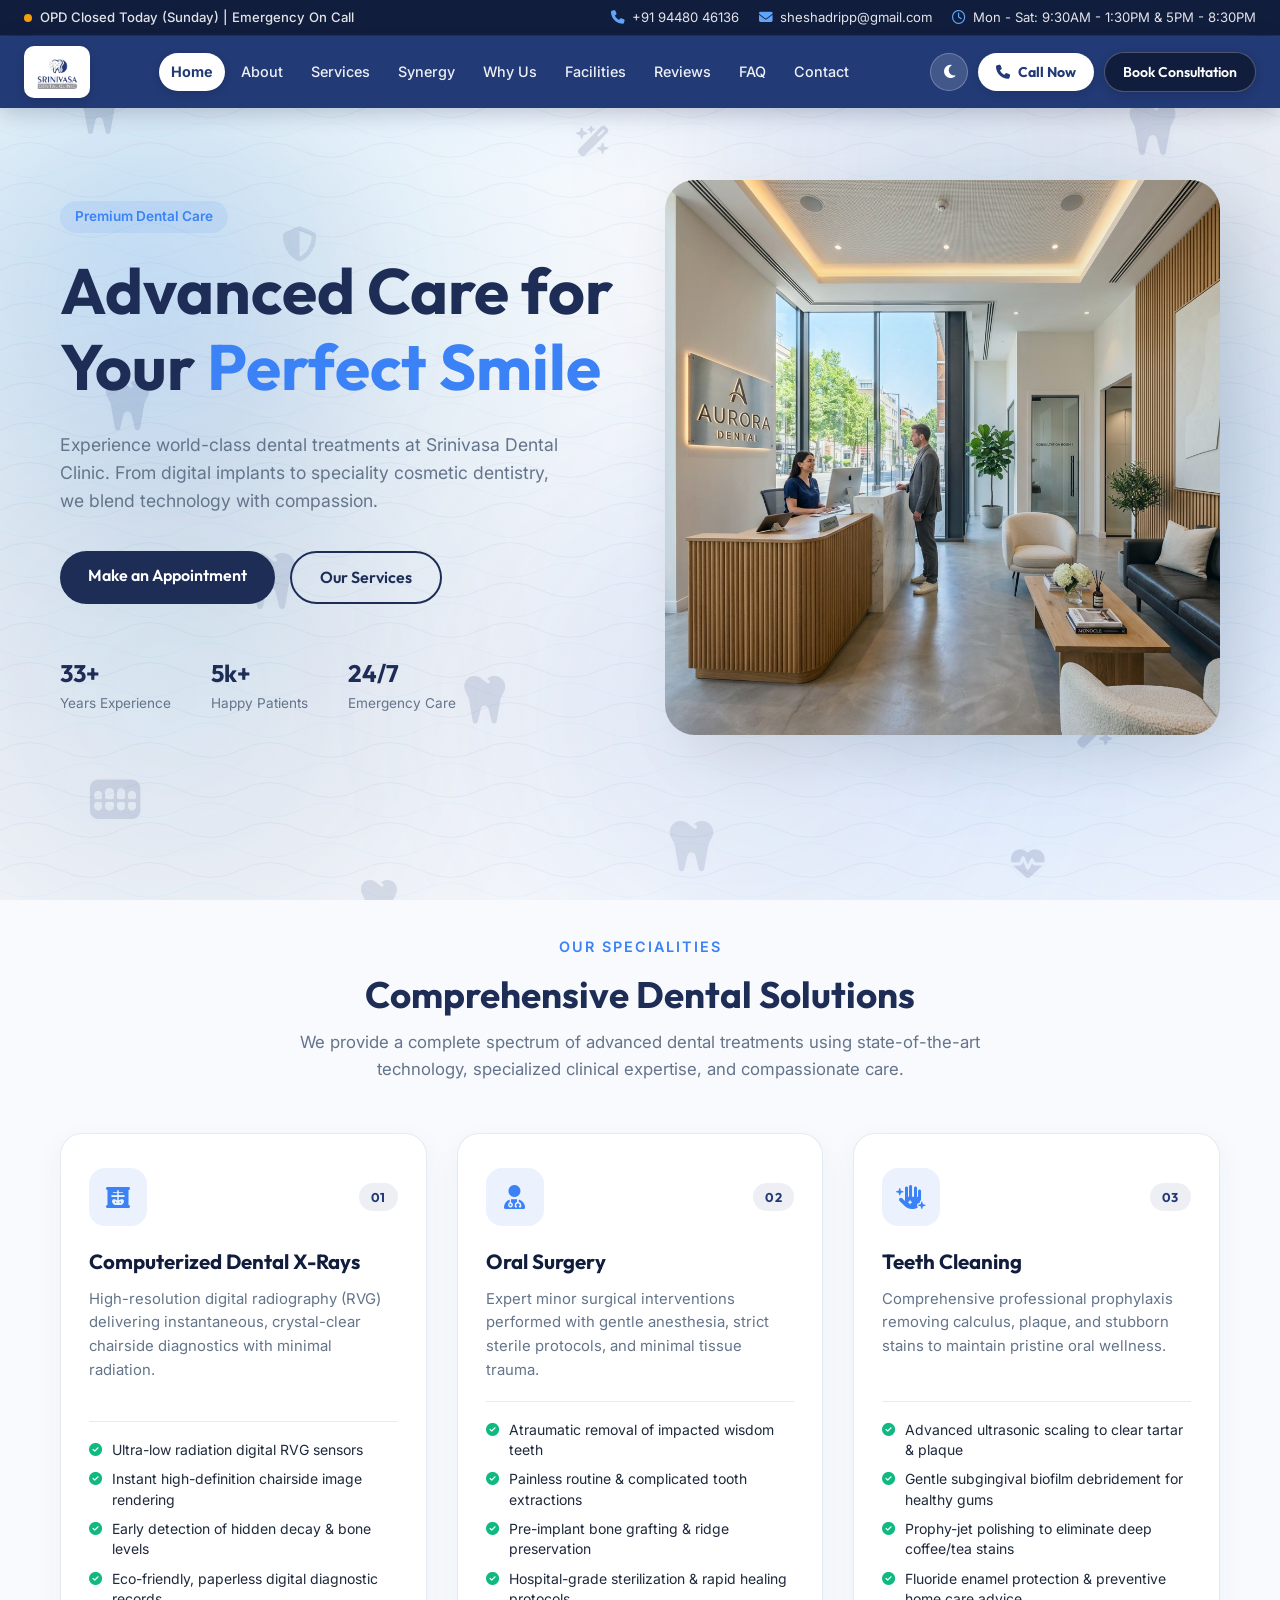
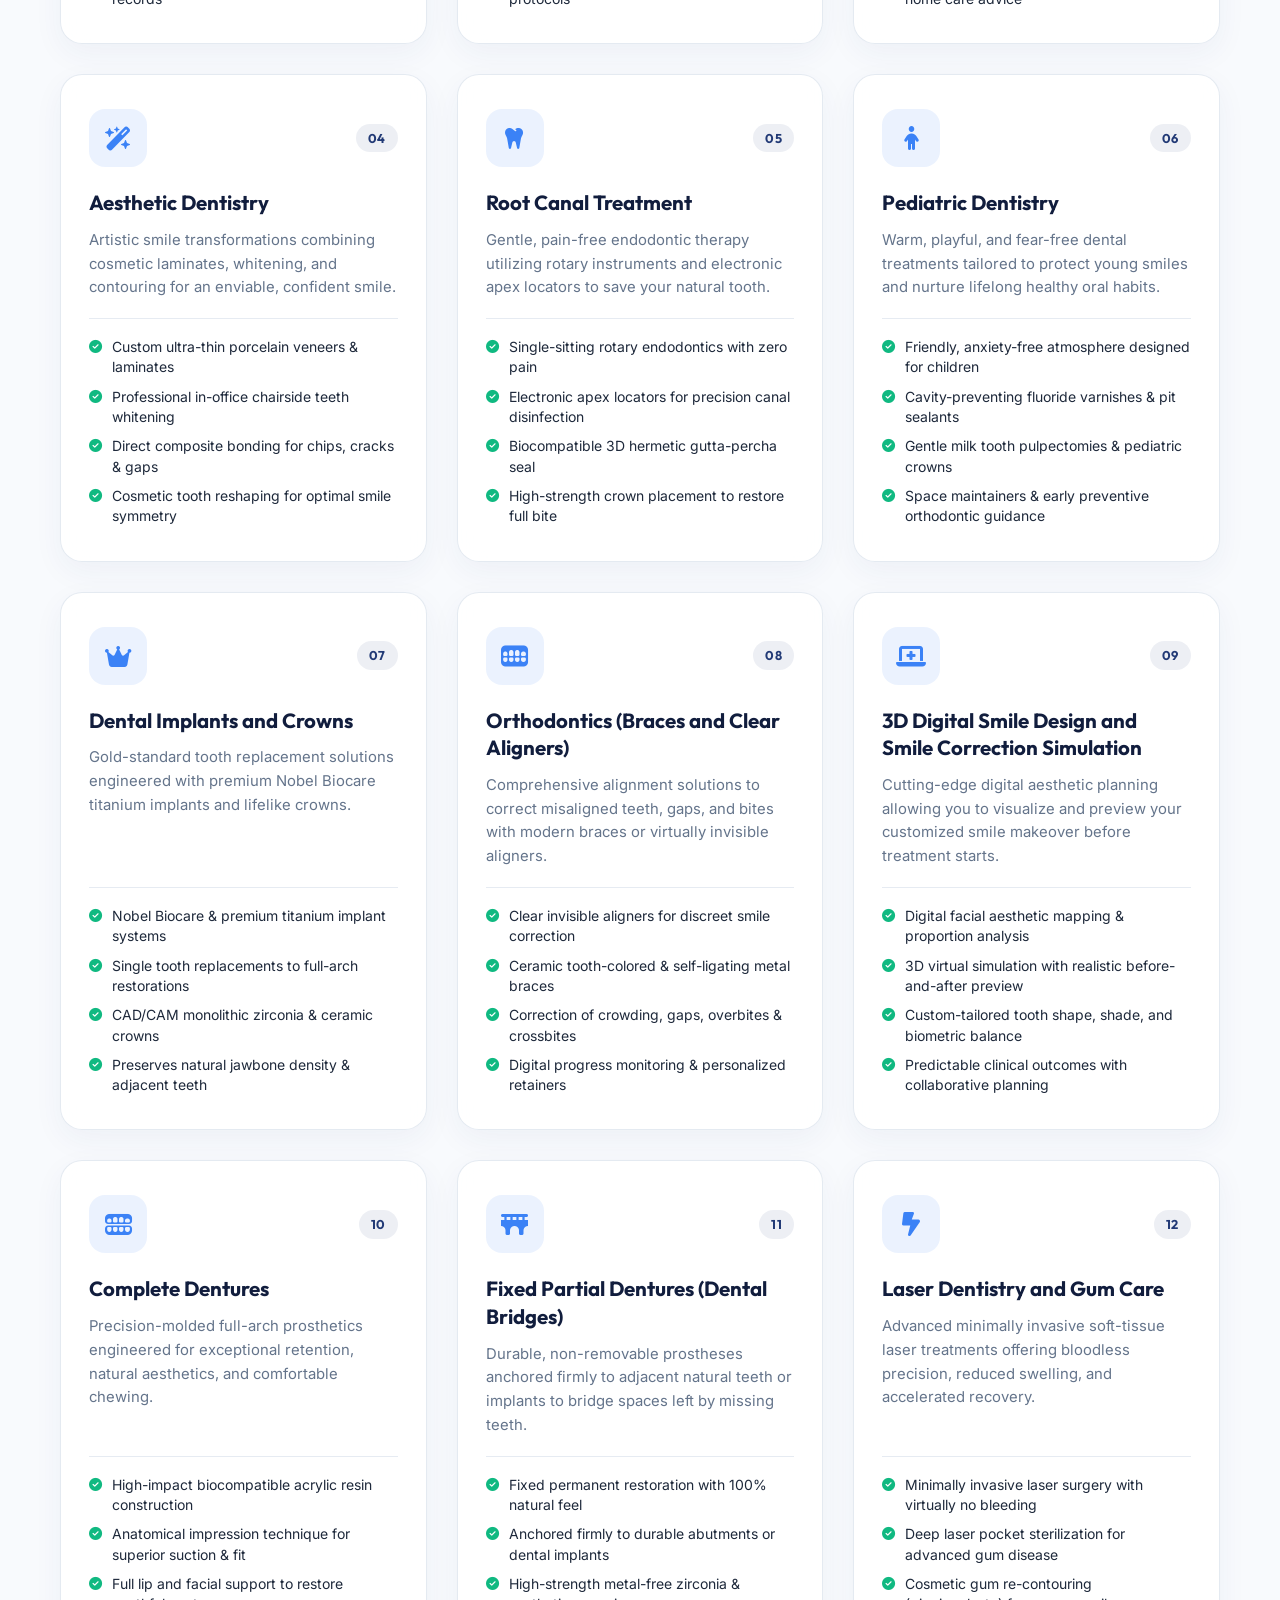
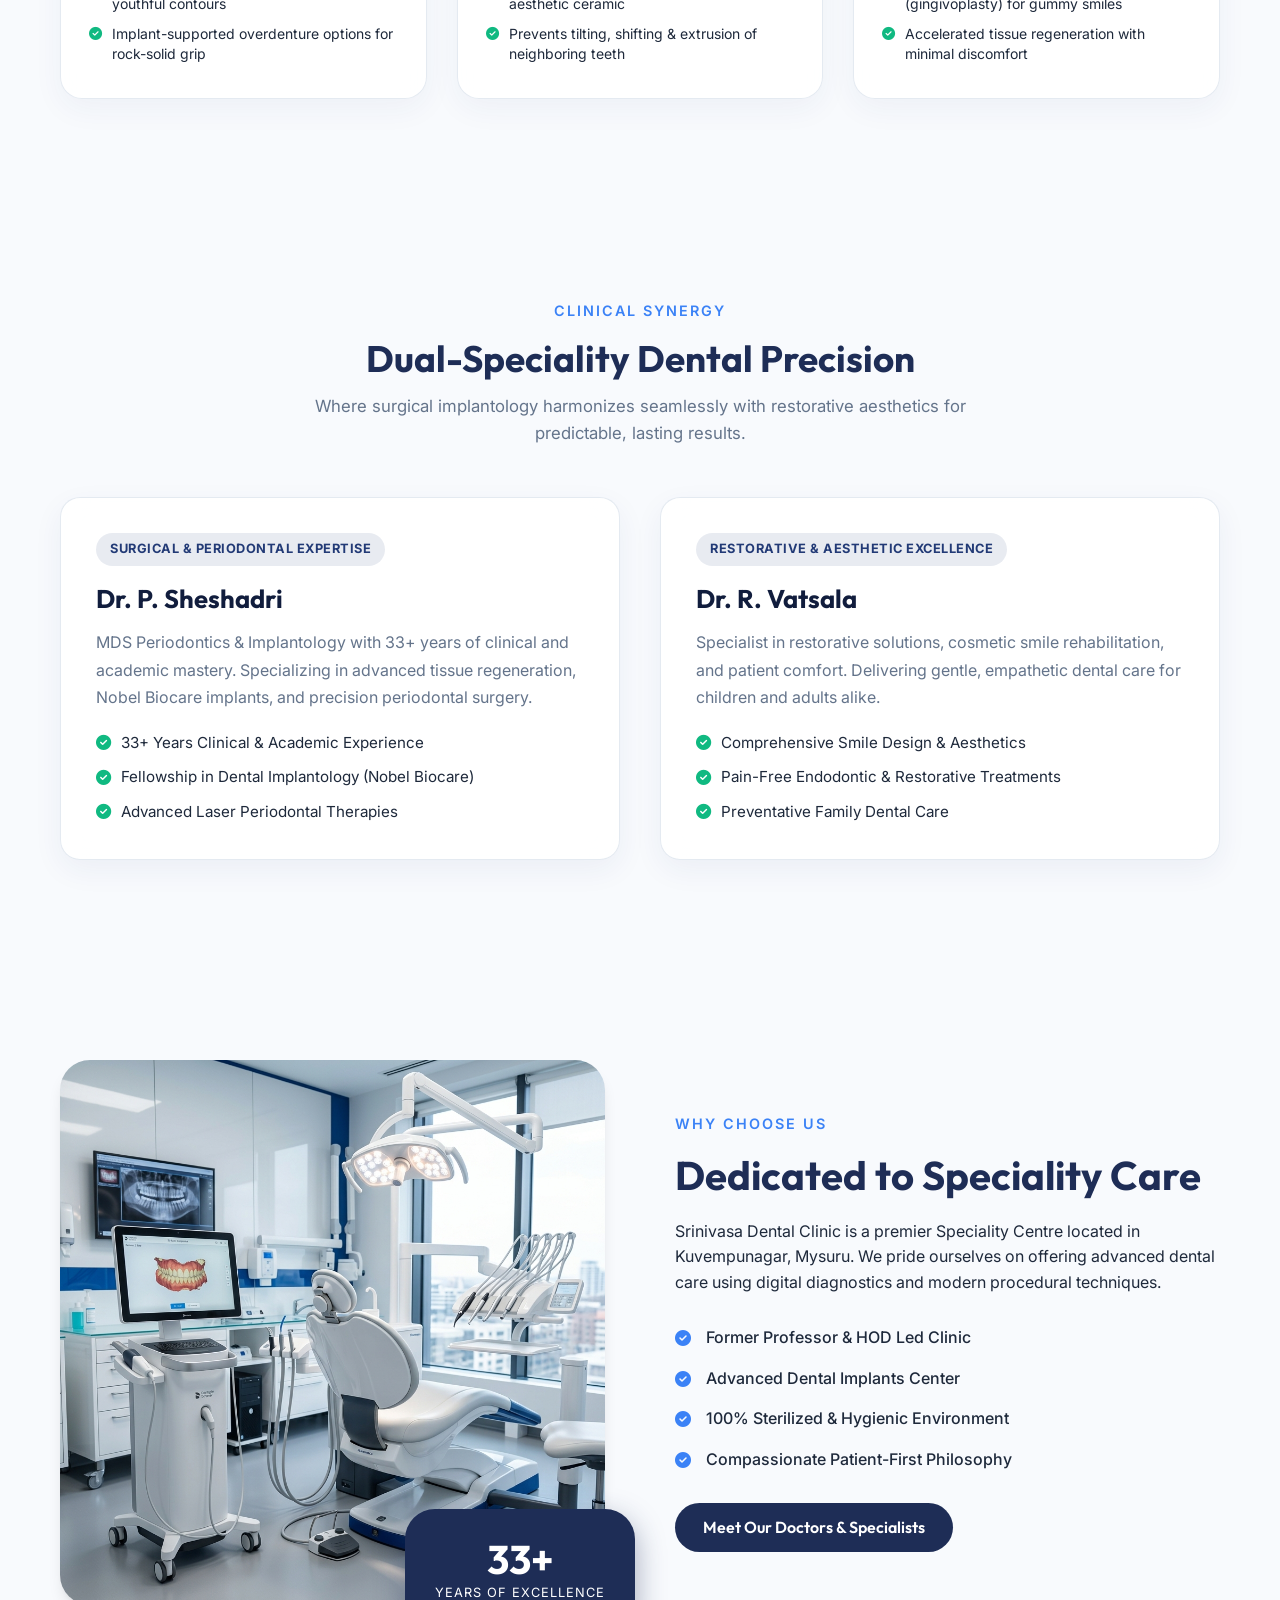
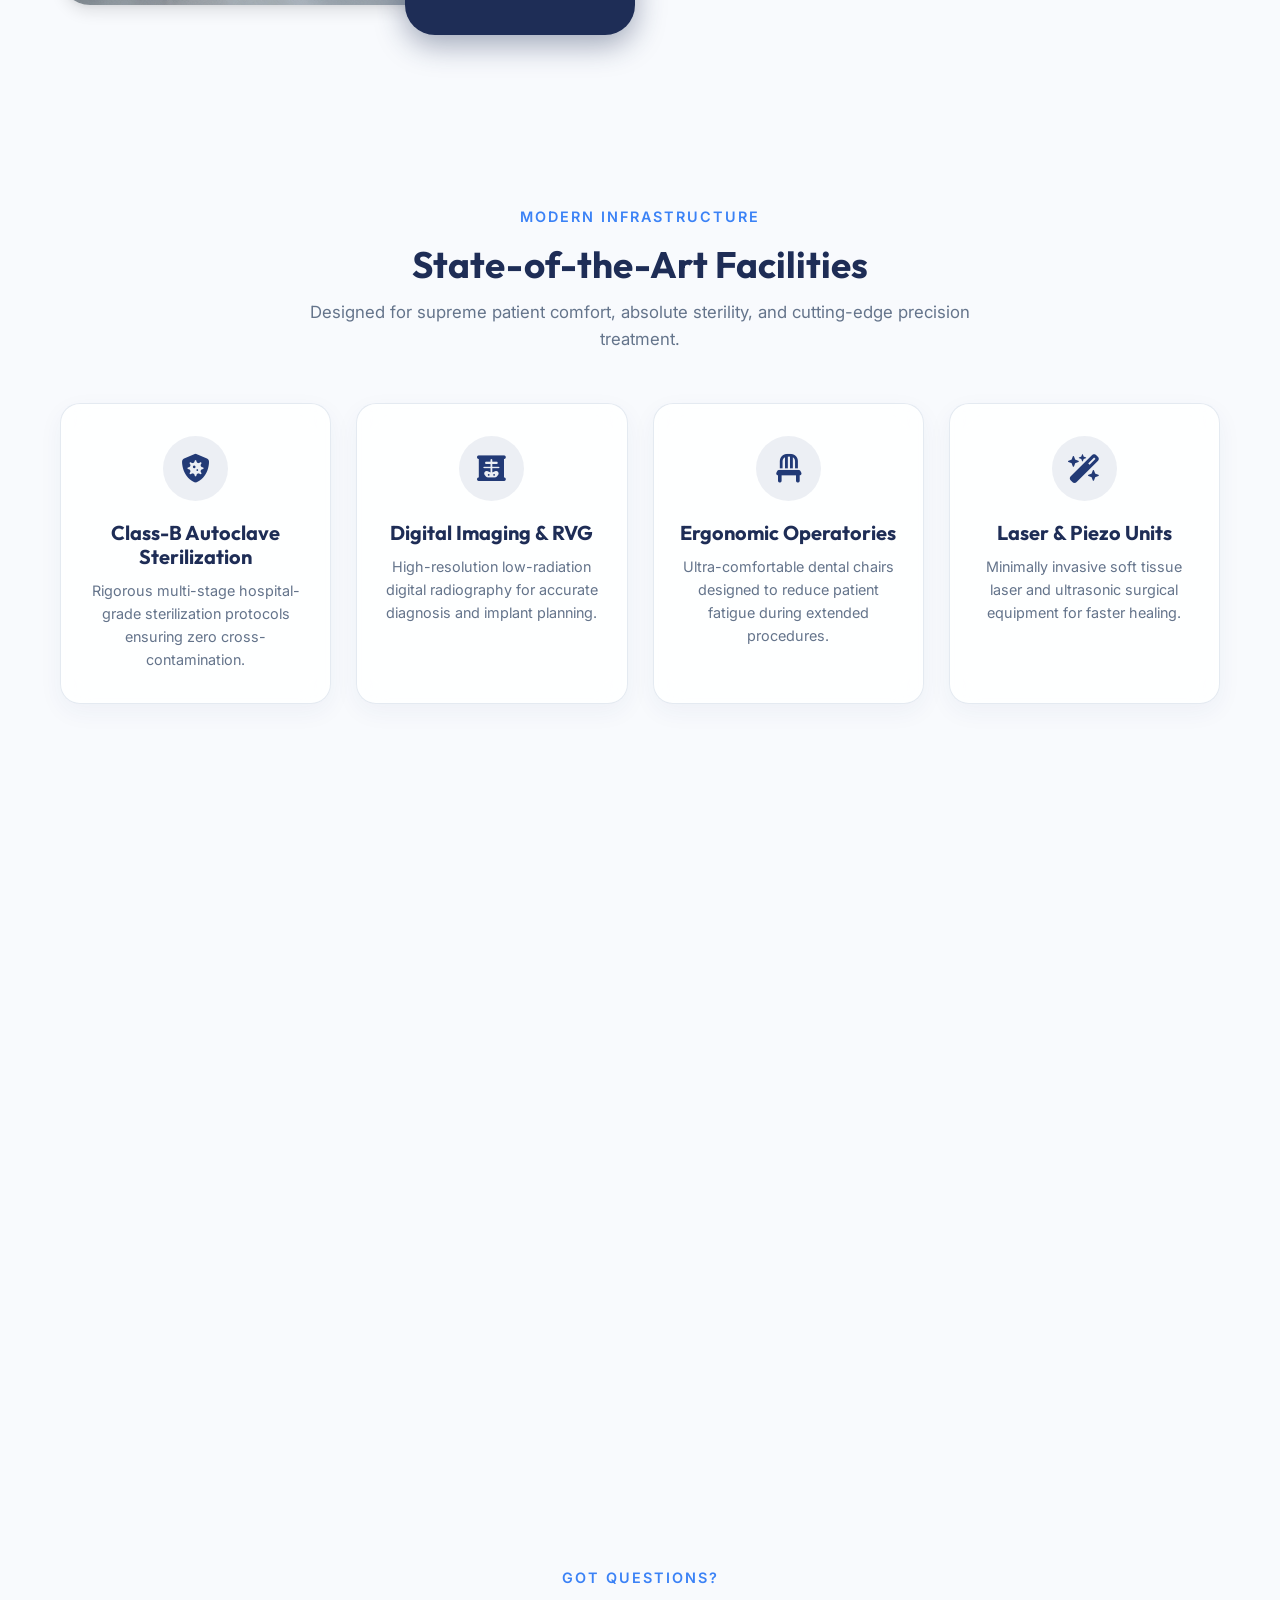
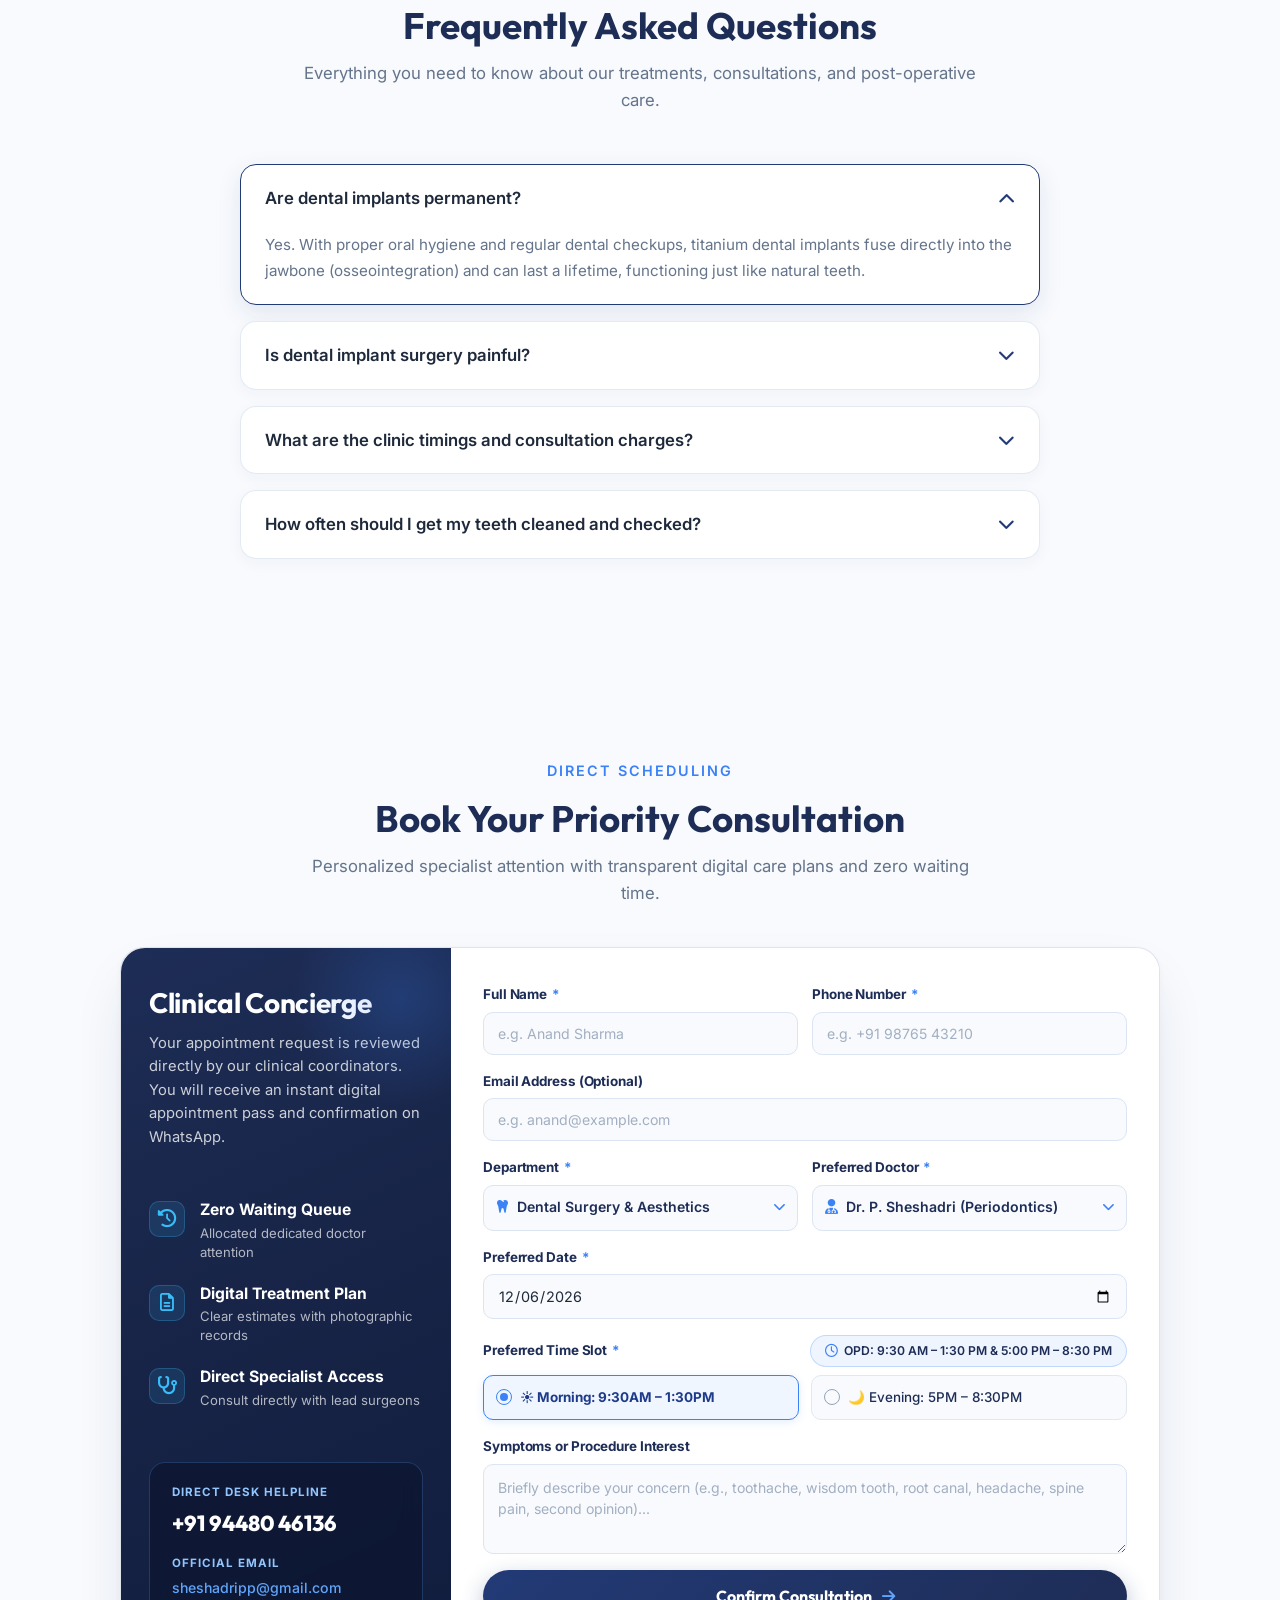
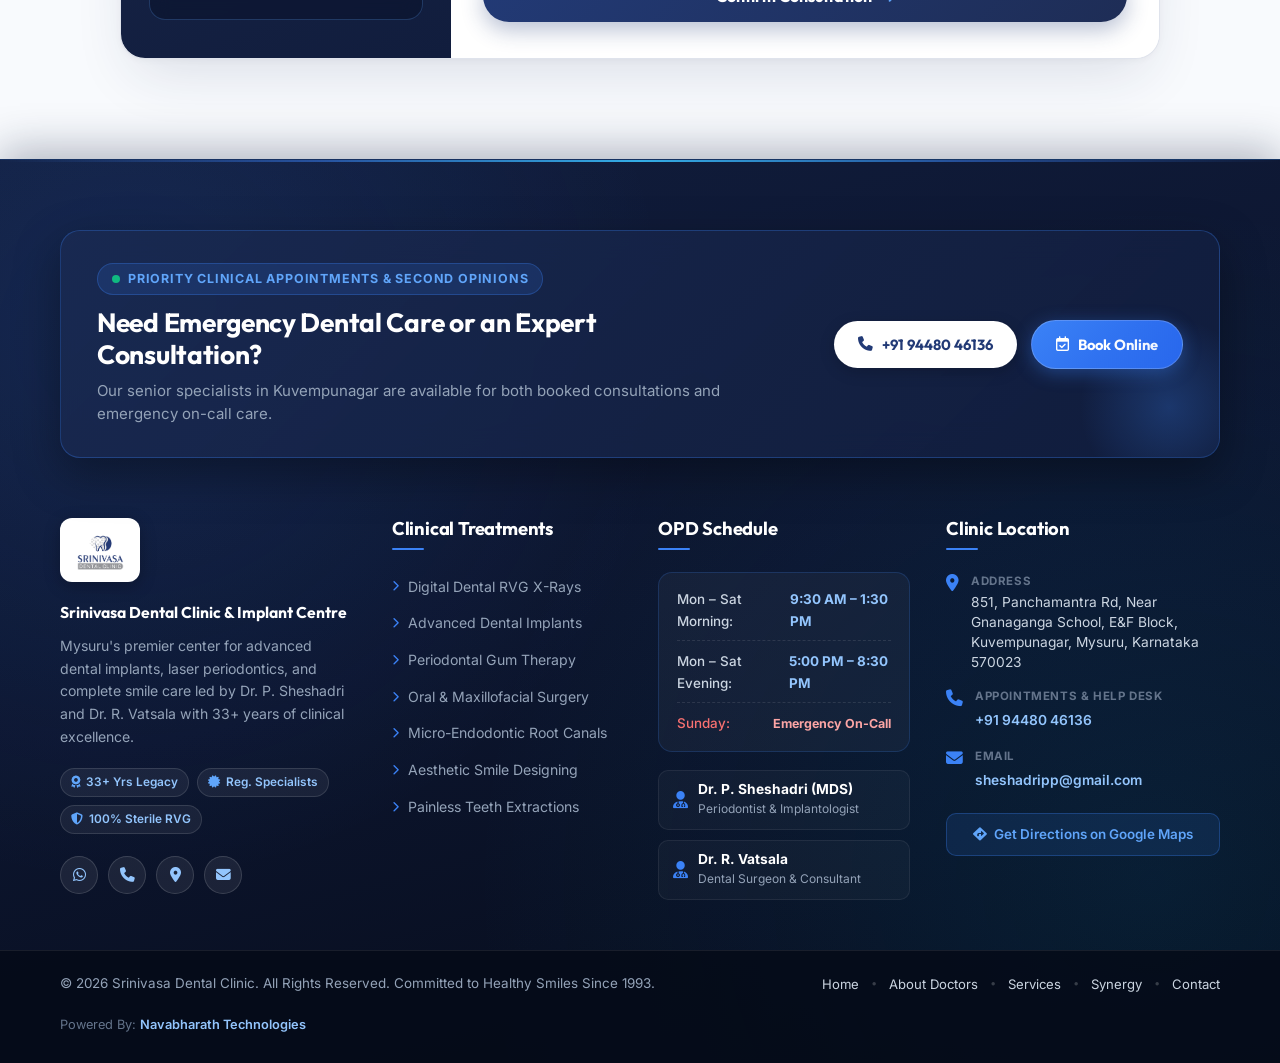
==== index.html @ 9b45650d "pushh" ====
<!DOCTYPE html>
<html lang="en">

<head>
    <meta charset="UTF-8">
    <meta name="viewport" content="width=device-width, initial-scale=1.0">
    <title>Srinivasa Dental Clinic | Dental Implants & Speciality Centre</title>
    <meta name="description"
        content="Srinivasa Dental Clinic - Premium dental care and speciality implants centre with modern technology.">
    <!-- Google Fonts -->
    <link rel="preconnect" href="https://fonts.googleapis.com">
    <link rel="preconnect" href="https://fonts.gstatic.com" crossorigin>
    <link
        href="https://fonts.googleapis.com/css2?family=Inter:wght@400;500;600&family=Outfit:wght@400;600;700&display=swap"
        rel="stylesheet">
    <!-- Font Awesome for icons -->
    <link rel="stylesheet" href="https://cdnjs.cloudflare.com/ajax/libs/font-awesome/6.4.0/css/all.min.css">
    <link rel="stylesheet" href="style.css">
</head>

<body>
    <!-- Ambient Dynamic Lighting Layer -->
    <div class="site-ambient-glows" aria-hidden="true">
        <div class="ambient-glow glow-1"></div>
        <div class="ambient-glow glow-2"></div>
        <div class="ambient-glow glow-3"></div>
    </div>

    <!-- Floating Dental Icons Background Layer (Randomly Distributed & Low Opacity) -->
    <div class="dental-floating-bg" aria-hidden="true">
        <div class="floating-dental-icon icon-rand-1"><i class="fa-solid fa-tooth"></i></div>
        <div class="floating-dental-icon icon-rand-2"><i class="fa-solid fa-wand-magic-sparkles"></i></div>
        <div class="floating-dental-icon icon-rand-3"><i class="fa-solid fa-tooth"></i></div>
        <div class="floating-dental-icon icon-rand-4"><i class="fa-solid fa-shield-halved"></i></div>
        <div class="floating-dental-icon icon-rand-5"><i class="fa-solid fa-teeth"></i></div>
        <div class="floating-dental-icon icon-rand-6"><i class="fa-solid fa-tooth"></i></div>
        <div class="floating-dental-icon icon-rand-7"><i class="fa-solid fa-wand-magic-sparkles"></i></div>
        <div class="floating-dental-icon icon-rand-8"><i class="fa-solid fa-teeth-open"></i></div>
        <div class="floating-dental-icon icon-rand-9"><i class="fa-solid fa-tooth"></i></div>
        <div class="floating-dental-icon icon-rand-10"><i class="fa-solid fa-shield-halved"></i></div>
        <div class="floating-dental-icon icon-rand-11"><i class="fa-solid fa-tooth"></i></div>
        <div class="floating-dental-icon icon-rand-12"><i class="fa-solid fa-wand-magic-sparkles"></i></div>
        <div class="floating-dental-icon icon-rand-13"><i class="fa-solid fa-teeth"></i></div>
        <div class="floating-dental-icon icon-rand-14"><i class="fa-solid fa-tooth"></i></div>
        <div class="floating-dental-icon icon-rand-15"><i class="fa-solid fa-heart-pulse"></i></div>
        <div class="floating-dental-icon icon-rand-16"><i class="fa-solid fa-tooth"></i></div>
    </div>

    <!-- Header with Topbar & Main Navigation (Logo Blue #223A76) -->
    <header class="site-header" id="site-header">
        <!-- 1. Top Announcement & Info Bar -->
        <div class="header-topbar">
            <div class="header-container topbar-container">
                <div class="topbar-status">
                    <span class="status-dot"></span>
                    <span id="opd-status-text">Morning OPD Active Now | Kuvempunagar (Until 1:30 PM)</span>
                </div>
                <div class="topbar-right">
                    <a href="tel:+919448046136" class="topbar-link">
                        <i class="fa-solid fa-phone"></i>
                        <span>+91 94480 46136</span>
                    </a>
                    <a href="mailto:sheshadripp@gmail.com" class="topbar-link">
                        <i class="fa-solid fa-envelope"></i>
                        <span>sheshadripp@gmail.com</span>
                    </a>
                    <div class="topbar-link topbar-hours">
                        <i class="fa-regular fa-clock"></i>
                        <span>Mon - Sat: 9:30AM - 1:30PM &amp; 5PM - 8:30PM</span>
                    </div>
                </div>
            </div>
        </div>

        <!-- 2. Main Navigation Bar -->
        <nav class="main-navbar" id="navbar">
            <div class="header-container navbar-container">
                <a href="index.html" class="navbar-logo">
                    <div class="header-logo-badge">
                        <img src="assets/logo.png" alt="Srinivasa Dental Clinic Logo">
                    </div>
                </a>

                <div class="navbar-menu-wrap" id="navbar-menu-wrap">
                    <ul class="navbar-menu" id="nav-links">
                        <li><a href="#hero" class="nav-item active">Home</a></li>
                        <li><a href="about.html" class="nav-item">About</a></li>
                        <li><a href="#services" class="nav-item">Services</a></li>
                        <li><a href="#synergy" class="nav-item">Synergy</a></li>
                        <li><a href="#about" class="nav-item">Why Us</a></li>
                        <li><a href="#facilities" class="nav-item">Facilities</a></li>
                        <li><a href="#reviews" class="nav-item">Reviews</a></li>
                        <li><a href="#faq" class="nav-item">FAQ</a></li>
                        <li><a href="#contact" class="nav-item">Contact</a></li>
                    </ul>
                </div>

                <div class="navbar-actions">
                    <button id="theme-toggle" class="theme-toggle-btn" aria-label="Toggle Theme" title="Toggle Dark/Light Mode">
                        <i class="fa-solid fa-moon"></i>
                    </button>
                    <a href="tel:+919448046136" class="btn-call-now">
                        <i class="fa-solid fa-phone"></i>
                        <span>Call Now</span>
                    </a>
                    <a href="#contact" class="btn-book-consult">
                        <span>Book Consultation</span>
                    </a>
                    <button class="menu-toggle" id="mobile-menu" aria-label="Toggle Navigation Menu">
                        <span class="bar"></span>
                        <span class="bar"></span>
                        <span class="bar"></span>
                    </button>
                </div>
            </div>
        </nav>
    </header>

    <!-- Hero Section -->
    <header id="hero" class="hero-section">
        <div class="container hero-content">
            <div class="hero-text animate-up">
                <span class="tagline">Premium Dental Care</span>
                <h1>Advanced Care for Your <span class="highlight">Perfect Smile</span></h1>
                <p>Experience world-class dental treatments at Srinivasa Dental Clinic. From digital implants to
                    speciality cosmetic dentistry, we blend technology with compassion.</p>
                <div class="hero-btns">
                    <a href="#contact" class="btn btn-primary">Make an Appointment</a>
                    <a href="#services" class="btn btn-outline">Our Services</a>
                </div>
                <div class="hero-stats">
                    <div class="stat-item">
                        <span class="stat-number">33+</span>
                        <span class="stat-label">Years Experience</span>
                    </div>
                    <div class="stat-item">
                        <span class="stat-number">5k+</span>
                        <span class="stat-label">Happy Patients</span>
                    </div>
                    <div class="stat-item">
                        <span class="stat-number">24/7</span>
                        <span class="stat-label">Emergency Care</span>
                    </div>
                </div>
            </div>
            <div class="hero-image-wrapper animate-fade">
                <div class="hero-image-card">
                    <img src="assets/hero-bg.png" alt="Modern Dental Clinic" class="hero-img">
                </div>
            </div>
        </div>
    </header>

    <!-- Services Section -->
    <section id="services" class="services-section section-padding">
        <div class="container">
            <div class="section-header animate-up">
                <span class="section-tag">Our Specialities</span>
                <h2>Comprehensive Dental Solutions</h2>
                <p>We provide a complete spectrum of advanced dental treatments using state-of-the-art technology, specialized clinical expertise, and compassionate care.</p>
            </div>
            <div class="services-grid">
                <!-- 01. Computerized Dental X-Rays -->
                <div class="service-box animate-up">
                    <div class="service-box-header">
                        <div class="service-icon"><i class="fa-solid fa-x-ray"></i></div>
                        <span class="service-number">01</span>
                    </div>
                    <h3>Computerized Dental X-Rays</h3>
                    <p>High-resolution digital radiography (RVG) delivering instantaneous, crystal-clear chairside diagnostics with minimal radiation.</p>
                    <ul class="service-points">
                        <li><i class="fa-solid fa-circle-check"></i> Ultra-low radiation digital RVG sensors</li>
                        <li><i class="fa-solid fa-circle-check"></i> Instant high-definition chairside image rendering</li>
                        <li><i class="fa-solid fa-circle-check"></i> Early detection of hidden decay &amp; bone levels</li>
                        <li><i class="fa-solid fa-circle-check"></i> Eco-friendly, paperless digital diagnostic records</li>
                    </ul>
                </div>

                <!-- 02. Oral Surgery -->
                <div class="service-box animate-up">
                    <div class="service-box-header">
                        <div class="service-icon"><i class="fa-solid fa-user-doctor"></i></div>
                        <span class="service-number">02</span>
                    </div>
                    <h3>Oral Surgery</h3>
                    <p>Expert minor surgical interventions performed with gentle anesthesia, strict sterile protocols, and minimal tissue trauma.</p>
                    <ul class="service-points">
                        <li><i class="fa-solid fa-circle-check"></i> Atraumatic removal of impacted wisdom teeth</li>
                        <li><i class="fa-solid fa-circle-check"></i> Painless routine &amp; complicated tooth extractions</li>
                        <li><i class="fa-solid fa-circle-check"></i> Pre-implant bone grafting &amp; ridge preservation</li>
                        <li><i class="fa-solid fa-circle-check"></i> Hospital-grade sterilization &amp; rapid healing protocols</li>
                    </ul>
                </div>

                <!-- 03. Teeth Cleaning -->
                <div class="service-box animate-up">
                    <div class="service-box-header">
                        <div class="service-icon"><i class="fa-solid fa-hand-sparkles"></i></div>
                        <span class="service-number">03</span>
                    </div>
                    <h3>Teeth Cleaning</h3>
                    <p>Comprehensive professional prophylaxis removing calculus, plaque, and stubborn stains to maintain pristine oral wellness.</p>
                    <ul class="service-points">
                        <li><i class="fa-solid fa-circle-check"></i> Advanced ultrasonic scaling to clear tartar &amp; plaque</li>
                        <li><i class="fa-solid fa-circle-check"></i> Gentle subgingival biofilm debridement for healthy gums</li>
                        <li><i class="fa-solid fa-circle-check"></i> Prophy-jet polishing to eliminate deep coffee/tea stains</li>
                        <li><i class="fa-solid fa-circle-check"></i> Fluoride enamel protection &amp; preventive home care advice</li>
                    </ul>
                </div>

                <!-- 04. Aesthetic Dentistry -->
                <div class="service-box animate-up">
                    <div class="service-box-header">
                        <div class="service-icon"><i class="fa-solid fa-wand-magic-sparkles"></i></div>
                        <span class="service-number">04</span>
                    </div>
                    <h3>Aesthetic Dentistry</h3>
                    <p>Artistic smile transformations combining cosmetic laminates, whitening, and contouring for an enviable, confident smile.</p>
                    <ul class="service-points">
                        <li><i class="fa-solid fa-circle-check"></i> Custom ultra-thin porcelain veneers &amp; laminates</li>
                        <li><i class="fa-solid fa-circle-check"></i> Professional in-office chairside teeth whitening</li>
                        <li><i class="fa-solid fa-circle-check"></i> Direct composite bonding for chips, cracks &amp; gaps</li>
                        <li><i class="fa-solid fa-circle-check"></i> Cosmetic tooth reshaping for optimal smile symmetry</li>
                    </ul>
                </div>

                <!-- 05. Root Canal Treatment -->
                <div class="service-box animate-up">
                    <div class="service-box-header">
                        <div class="service-icon"><i class="fa-solid fa-tooth"></i></div>
                        <span class="service-number">05</span>
                    </div>
                    <h3>Root Canal Treatment</h3>
                    <p>Gentle, pain-free endodontic therapy utilizing rotary instruments and electronic apex locators to save your natural tooth.</p>
                    <ul class="service-points">
                        <li><i class="fa-solid fa-circle-check"></i> Single-sitting rotary endodontics with zero pain</li>
                        <li><i class="fa-solid fa-circle-check"></i> Electronic apex locators for precision canal disinfection</li>
                        <li><i class="fa-solid fa-circle-check"></i> Biocompatible 3D hermetic gutta-percha seal</li>
                        <li><i class="fa-solid fa-circle-check"></i> High-strength crown placement to restore full bite</li>
                    </ul>
                </div>

                <!-- 06. Pediatric Dentistry -->
                <div class="service-box animate-up">
                    <div class="service-box-header">
                        <div class="service-icon"><i class="fa-solid fa-child"></i></div>
                        <span class="service-number">06</span>
                    </div>
                    <h3>Pediatric Dentistry</h3>
                    <p>Warm, playful, and fear-free dental treatments tailored to protect young smiles and nurture lifelong healthy oral habits.</p>
                    <ul class="service-points">
                        <li><i class="fa-solid fa-circle-check"></i> Friendly, anxiety-free atmosphere designed for children</li>
                        <li><i class="fa-solid fa-circle-check"></i> Cavity-preventing fluoride varnishes &amp; pit sealants</li>
                        <li><i class="fa-solid fa-circle-check"></i> Gentle milk tooth pulpectomies &amp; pediatric crowns</li>
                        <li><i class="fa-solid fa-circle-check"></i> Space maintainers &amp; early preventive orthodontic guidance</li>
                    </ul>
                </div>

                <!-- 07. Dental Implants and Crowns -->
                <div class="service-box animate-up">
                    <div class="service-box-header">
                        <div class="service-icon"><i class="fa-solid fa-crown"></i></div>
                        <span class="service-number">07</span>
                    </div>
                    <h3>Dental Implants and Crowns</h3>
                    <p>Gold-standard tooth replacement solutions engineered with premium Nobel Biocare titanium implants and lifelike crowns.</p>
                    <ul class="service-points">
                        <li><i class="fa-solid fa-circle-check"></i> Nobel Biocare &amp; premium titanium implant systems</li>
                        <li><i class="fa-solid fa-circle-check"></i> Single tooth replacements to full-arch restorations</li>
                        <li><i class="fa-solid fa-circle-check"></i> CAD/CAM monolithic zirconia &amp; ceramic crowns</li>
                        <li><i class="fa-solid fa-circle-check"></i> Preserves natural jawbone density &amp; adjacent teeth</li>
                    </ul>
                </div>

                <!-- 08. Orthodontics (Braces and Clear Aligners) -->
                <div class="service-box animate-up">
                    <div class="service-box-header">
                        <div class="service-icon"><i class="fa-solid fa-teeth"></i></div>
                        <span class="service-number">08</span>
                    </div>
                    <h3>Orthodontics (Braces and Clear Aligners)</h3>
                    <p>Comprehensive alignment solutions to correct misaligned teeth, gaps, and bites with modern braces or virtually invisible aligners.</p>
                    <ul class="service-points">
                        <li><i class="fa-solid fa-circle-check"></i> Clear invisible aligners for discreet smile correction</li>
                        <li><i class="fa-solid fa-circle-check"></i> Ceramic tooth-colored &amp; self-ligating metal braces</li>
                        <li><i class="fa-solid fa-circle-check"></i> Correction of crowding, gaps, overbites &amp; crossbites</li>
                        <li><i class="fa-solid fa-circle-check"></i> Digital progress monitoring &amp; personalized retainers</li>
                    </ul>
                </div>

                <!-- 09. 3D Digital Smile Design and Smile Correction Simulation -->
                <div class="service-box animate-up">
                    <div class="service-box-header">
                        <div class="service-icon"><i class="fa-solid fa-laptop-medical"></i></div>
                        <span class="service-number">09</span>
                    </div>
                    <h3>3D Digital Smile Design and Smile Correction Simulation</h3>
                    <p>Cutting-edge digital aesthetic planning allowing you to visualize and preview your customized smile makeover before treatment starts.</p>
                    <ul class="service-points">
                        <li><i class="fa-solid fa-circle-check"></i> Digital facial aesthetic mapping &amp; proportion analysis</li>
                        <li><i class="fa-solid fa-circle-check"></i> 3D virtual simulation with realistic before-and-after preview</li>
                        <li><i class="fa-solid fa-circle-check"></i> Custom-tailored tooth shape, shade, and biometric balance</li>
                        <li><i class="fa-solid fa-circle-check"></i> Predictable clinical outcomes with collaborative planning</li>
                    </ul>
                </div>

                <!-- 10. Complete Dentures -->
                <div class="service-box animate-up">
                    <div class="service-box-header">
                        <div class="service-icon"><i class="fa-solid fa-teeth-open"></i></div>
                        <span class="service-number">10</span>
                    </div>
                    <h3>Complete Dentures</h3>
                    <p>Precision-molded full-arch prosthetics engineered for exceptional retention, natural aesthetics, and comfortable chewing.</p>
                    <ul class="service-points">
                        <li><i class="fa-solid fa-circle-check"></i> High-impact biocompatible acrylic resin construction</li>
                        <li><i class="fa-solid fa-circle-check"></i> Anatomical impression technique for superior suction &amp; fit</li>
                        <li><i class="fa-solid fa-circle-check"></i> Full lip and facial support to restore youthful contours</li>
                        <li><i class="fa-solid fa-circle-check"></i> Implant-supported overdenture options for rock-solid grip</li>
                    </ul>
                </div>

                <!-- 11. Fixed Partial Dentures (Dental Bridges) -->
                <div class="service-box animate-up">
                    <div class="service-box-header">
                        <div class="service-icon"><i class="fa-solid fa-bridge"></i></div>
                        <span class="service-number">11</span>
                    </div>
                    <h3>Fixed Partial Dentures (Dental Bridges)</h3>
                    <p>Durable, non-removable prostheses anchored firmly to adjacent natural teeth or implants to bridge spaces left by missing teeth.</p>
                    <ul class="service-points">
                        <li><i class="fa-solid fa-circle-check"></i> Fixed permanent restoration with 100% natural feel</li>
                        <li><i class="fa-solid fa-circle-check"></i> Anchored firmly to durable abutments or dental implants</li>
                        <li><i class="fa-solid fa-circle-check"></i> High-strength metal-free zirconia &amp; aesthetic ceramic</li>
                        <li><i class="fa-solid fa-circle-check"></i> Prevents tilting, shifting &amp; extrusion of neighboring teeth</li>
                    </ul>
                </div>

                <!-- 12. Laser Dentistry and Gum Care -->
                <div class="service-box animate-up">
                    <div class="service-box-header">
                        <div class="service-icon"><i class="fa-solid fa-bolt-lightning"></i></div>
                        <span class="service-number">12</span>
                    </div>
                    <h3>Laser Dentistry and Gum Care</h3>
                    <p>Advanced minimally invasive soft-tissue laser treatments offering bloodless precision, reduced swelling, and accelerated recovery.</p>
                    <ul class="service-points">
                        <li><i class="fa-solid fa-circle-check"></i> Minimally invasive laser surgery with virtually no bleeding</li>
                        <li><i class="fa-solid fa-circle-check"></i> Deep laser pocket sterilization for advanced gum disease</li>
                        <li><i class="fa-solid fa-circle-check"></i> Cosmetic gum re-contouring (gingivoplasty) for gummy smiles</li>
                        <li><i class="fa-solid fa-circle-check"></i> Accelerated tissue regeneration with minimal discomfort</li>
                    </ul>
                </div>
            </div>
        </div>
    </section>

    <!-- Synergy Section -->
    <section id="synergy" class="synergy-section section-padding">
        <div class="container">
            <div class="section-header animate-up">
                <span class="section-tag">Clinical Synergy</span>
                <h2>Dual-Speciality Dental Precision</h2>
                <p>Where surgical implantology harmonizes seamlessly with restorative aesthetics for predictable, lasting results.</p>
            </div>
            <div class="synergy-grid">
                <div class="synergy-card animate-up">
                    <span class="synergy-badge">Surgical &amp; Periodontal Expertise</span>
                    <h3>Dr. P. Sheshadri</h3>
                    <p>MDS Periodontics &amp; Implantology with 33+ years of clinical and academic mastery. Specializing in advanced tissue regeneration, Nobel Biocare implants, and precision periodontal surgery.</p>
                    <ul class="synergy-features">
                        <li><i class="fa-solid fa-circle-check"></i> 33+ Years Clinical &amp; Academic Experience</li>
                        <li><i class="fa-solid fa-circle-check"></i> Fellowship in Dental Implantology (Nobel Biocare)</li>
                        <li><i class="fa-solid fa-circle-check"></i> Advanced Laser Periodontal Therapies</li>
                    </ul>
                </div>
                <div class="synergy-card animate-up">
                    <span class="synergy-badge">Restorative &amp; Aesthetic Excellence</span>
                    <h3>Dr. R. Vatsala</h3>
                    <p>Specialist in restorative solutions, cosmetic smile rehabilitation, and patient comfort. Delivering gentle, empathetic dental care for children and adults alike.</p>
                    <ul class="synergy-features">
                        <li><i class="fa-solid fa-circle-check"></i> Comprehensive Smile Design &amp; Aesthetics</li>
                        <li><i class="fa-solid fa-circle-check"></i> Pain-Free Endodontic &amp; Restorative Treatments</li>
                        <li><i class="fa-solid fa-circle-check"></i> Preventative Family Dental Care</li>
                    </ul>
                </div>
            </div>
        </div>
    </section>

    <!-- About Section -->
    <section id="about" class="about-section section-padding">
        <div class="container about-container">
            <div class="about-image animate-fade">
                <img src="assets/tech-bg.png" alt="Advanced Dental Technology">
                <div class="experience-badge">
                    <span class="years">33+</span>
                    <span class="text">Years of Excellence</span>
                </div>
            </div>
            <div class="about-text animate-up">
                <span class="section-tag">Why Choose Us</span>
                <h2>Dedicated to Speciality Care</h2>
                <p>Srinivasa Dental Clinic is a premier Speciality Centre located in Kuvempunagar, Mysuru. We pride
                    ourselves on offering advanced dental care using digital diagnostics and modern procedural techniques.
                </p>
                <ul class="clinic-features">
                    <li><i class="fa-solid fa-circle-check"></i> Former Professor &amp; HOD Led Clinic</li>
                    <li><i class="fa-solid fa-circle-check"></i> Advanced Dental Implants Center</li>
                    <li><i class="fa-solid fa-circle-check"></i> 100% Sterilized &amp; Hygienic Environment</li>
                    <li><i class="fa-solid fa-circle-check"></i> Compassionate Patient-First Philosophy</li>
                </ul>
                <a href="about.html" class="btn btn-primary">Meet Our Doctors &amp; Specialists</a>
            </div>
        </div>
    </section>

    <!-- Facilities Section -->
    <section id="facilities" class="facilities-section section-padding">
        <div class="container">
            <div class="section-header animate-up">
                <span class="section-tag">Modern Infrastructure</span>
                <h2>State-of-the-Art Facilities</h2>
                <p>Designed for supreme patient comfort, absolute sterility, and cutting-edge precision treatment.</p>
            </div>
            <div class="facilities-grid">
                <div class="facility-card animate-up">
                    <div class="facility-icon"><i class="fa-solid fa-shield-virus"></i></div>
                    <h3>Class-B Autoclave Sterilization</h3>
                    <p>Rigorous multi-stage hospital-grade sterilization protocols ensuring zero cross-contamination.</p>
                </div>
                <div class="facility-card animate-up">
                    <div class="facility-icon"><i class="fa-solid fa-x-ray"></i></div>
                    <h3>Digital Imaging &amp; RVG</h3>
                    <p>High-resolution low-radiation digital radiography for accurate diagnosis and implant planning.</p>
                </div>
                <div class="facility-card animate-up">
                    <div class="facility-icon"><i class="fa-solid fa-chair"></i></div>
                    <h3>Ergonomic Operatories</h3>
                    <p>Ultra-comfortable dental chairs designed to reduce patient fatigue during extended procedures.</p>
                </div>
                <div class="facility-card animate-up">
                    <div class="facility-icon"><i class="fa-solid fa-wand-magic-sparkles"></i></div>
                    <h3>Laser &amp; Piezo Units</h3>
                    <p>Minimally invasive soft tissue laser and ultrasonic surgical equipment for faster healing.</p>
                </div>
            </div>
        </div>
    </section>

    <!-- Reviews Section -->
    <section id="reviews" class="reviews-section section-padding">
        <div class="container">
            <div class="section-header animate-up">
                <span class="section-tag">Patient Satisfaction</span>
                <h2>Trusted by Over 10,000+ Patients</h2>
                <p>Real stories and verified experiences from individuals who restored their smiles with us.</p>
            </div>
            <div class="reviews-grid">
                <div class="review-card animate-up">
                    <div class="review-stars">
                        <i class="fa-solid fa-star"></i><i class="fa-solid fa-star"></i><i class="fa-solid fa-star"></i><i class="fa-solid fa-star"></i><i class="fa-solid fa-star"></i>
                    </div>
                    <p class="review-text">"Dr. Sheshadri is undoubtedly one of the finest implantologists in Mysuru. My implant procedure was painless and healed completely without any issues. Highly recommended!"</p>
                    <div class="review-author">
                        <div class="author-avatar">R</div>
                        <div>
                            <div class="author-name">Ramesh K.</div>
                            <div class="author-badge"><i class="fa-solid fa-circle-check"></i> Verified Patient</div>
                        </div>
                    </div>
                </div>
                <div class="review-card animate-up">
                    <div class="review-stars">
                        <i class="fa-solid fa-star"></i><i class="fa-solid fa-star"></i><i class="fa-solid fa-star"></i><i class="fa-solid fa-star"></i><i class="fa-solid fa-star"></i>
                    </div>
                    <p class="review-text">"The clinic is spotlessly clean and the equipment is top notch. Dr. Vatsala and Dr. Sheshadri explained every step of the treatment with utmost patience. Truly exceptional care."</p>
                    <div class="review-author">
                        <div class="author-avatar">P</div>
                        <div>
                            <div class="author-name">Pooja Sharma</div>
                            <div class="author-badge"><i class="fa-solid fa-circle-check"></i> Verified Patient</div>
                        </div>
                    </div>
                </div>
                <div class="review-card animate-up">
                    <div class="review-stars">
                        <i class="fa-solid fa-star"></i><i class="fa-solid fa-star"></i><i class="fa-solid fa-star"></i><i class="fa-solid fa-star"></i><i class="fa-solid fa-star"></i>
                    </div>
                    <p class="review-text">"33 years of experience really shows. I was terrified of gum surgery, but Dr. Sheshadri made it completely stress-free. Very grateful to the entire team at Srinivasa Dental Clinic."</p>
                    <div class="review-author">
                        <div class="author-avatar">V</div>
                        <div>
                            <div class="author-name">Vijay M.</div>
                            <div class="author-badge"><i class="fa-solid fa-circle-check"></i> Verified Patient</div>
                        </div>
                    </div>
                </div>
            </div>
        </div>
    </section>

    <!-- FAQ Section -->
    <section id="faq" class="faq-section section-padding">
        <div class="container">
            <div class="section-header animate-up">
                <span class="section-tag">Got Questions?</span>
                <h2>Frequently Asked Questions</h2>
                <p>Everything you need to know about our treatments, consultations, and post-operative care.</p>
            </div>
            <div class="faq-wrap animate-up">
                <div class="faq-item active">
                    <div class="faq-question">
                        <span>Are dental implants permanent?</span>
                        <i class="fa-solid fa-chevron-down"></i>
                    </div>
                    <div class="faq-answer">
                        <p>Yes. With proper oral hygiene and regular dental checkups, titanium dental implants fuse directly into the jawbone (osseointegration) and can last a lifetime, functioning just like natural teeth.</p>
                    </div>
                </div>
                <div class="faq-item">
                    <div class="faq-question">
                        <span>Is dental implant surgery painful?</span>
                        <i class="fa-solid fa-chevron-down"></i>
                    </div>
                    <div class="faq-answer">
                        <p>No. The procedure is performed under precision local anesthesia so you will feel no pain during treatment. Most patients report only mild tenderness following the procedure, which is easily managed with routine pain relief.</p>
                    </div>
                </div>
                <div class="faq-item">
                    <div class="faq-question">
                        <span>What are the clinic timings and consultation charges?</span>
                        <i class="fa-solid fa-chevron-down"></i>
                    </div>
                    <div class="faq-answer">
                        <p>Our OPD runs Monday through Saturday from 9:30 AM to 1:30 PM (Morning Session) and 5:00 PM to 8:30 PM (Evening Session). Sundays are reserved for emergencies on call. You can schedule an appointment by calling +91 94480 46136.</p>
                    </div>
                </div>
                <div class="faq-item">
                    <div class="faq-question">
                        <span>How often should I get my teeth cleaned and checked?</span>
                        <i class="fa-solid fa-chevron-down"></i>
                    </div>
                    <div class="faq-answer">
                        <p>We recommend a professional cleaning and checkup every 6 months to detect any early signs of gum disease, cavities, or tartar accumulation before they require complex treatments.</p>
                    </div>
                </div>
            </div>
        </div>
    </section>

    <!-- Appointment/Contact Section -->
    <section id="contact" class="contact-section section-padding">
        <div class="container">
            <div class="section-header animate-up" style="text-align: center; margin-bottom: 40px;">
                <span class="section-tag">Direct Scheduling</span>
                <h2>Book Your Priority Consultation</h2>
                <p>Personalized specialist attention with transparent digital care plans and zero waiting time.</p>
            </div>

            <div class="concierge-booking-card animate-fade">
                <!-- Left Panel: Clinical Concierge -->
                <div class="concierge-sidebar">
                    <div class="concierge-header">
                        <h3 class="concierge-title">Clinical Concierge</h3>
                        <p class="concierge-desc">Your appointment request is reviewed directly by our clinical coordinators. You will receive an instant digital appointment pass and confirmation on WhatsApp.</p>
                    </div>

                    <div class="concierge-perks">
                        <div class="concierge-perk">
                            <div class="perk-icon">
                                <i class="fa-solid fa-clock-rotate-left"></i>
                            </div>
                            <div class="perk-info">
                                <h4>Zero Waiting Queue</h4>
                                <p>Allocated dedicated doctor attention</p>
                            </div>
                        </div>

                        <div class="concierge-perk">
                            <div class="perk-icon">
                                <i class="fa-regular fa-file-lines"></i>
                            </div>
                            <div class="perk-info">
                                <h4>Digital Treatment Plan</h4>
                                <p>Clear estimates with photographic records</p>
                            </div>
                        </div>

                        <div class="concierge-perk">
                            <div class="perk-icon">
                                <i class="fa-solid fa-stethoscope"></i>
                            </div>
                            <div class="perk-info">
                                <h4>Direct Specialist Access</h4>
                                <p>Consult directly with lead surgeons</p>
                            </div>
                        </div>
                    </div>

                    <div class="concierge-desk-card">
                        <span class="desk-label">DIRECT DESK HELPLINE</span>
                        <a href="tel:+919448046136" class="desk-phone">+91 94480 46136</a>
                        
                        <span class="desk-label">OFFICIAL EMAIL</span>
                        <a href="mailto:sheshadripp@gmail.com" class="desk-email">sheshadripp@gmail.com</a>
                    </div>
                </div>

                <!-- Right Panel: Booking Form -->
                <div class="concierge-form-wrap">
                    <form id="appointment-form" class="concierge-form" novalidate>
                        <!-- Row 1: Full Name & Phone Number -->
                        <div class="rf-row rf-row-2">
                            <div class="rf-field">
                                <label class="rf-label" for="rf-name">Full Name <span class="rf-req">*</span></label>
                                <input type="text" id="rf-name" name="name" class="rf-input" placeholder="e.g. Anand Sharma" required>
                            </div>
                            <div class="rf-field">
                                <label class="rf-label" for="rf-phone">Phone Number <span class="rf-req">*</span></label>
                                <input type="tel" id="rf-phone" name="phone" class="rf-input" placeholder="e.g. +91 98765 43210" required>
                            </div>
                        </div>

                        <!-- Row 2: Email Address (Optional) -->
                        <div class="rf-row">
                            <div class="rf-field">
                                <label class="rf-label" for="rf-email">Email Address (Optional)</label>
                                <input type="email" id="rf-email" name="email" class="rf-input" placeholder="e.g. anand@example.com">
                            </div>
                        </div>

                        <!-- Row 3: Department & Preferred Doctor (Enhanced Custom Dropdowns) -->
                        <div class="rf-row rf-row-2">
                            <!-- Department Custom Dropdown -->
                            <div class="rf-field">
                                <label class="rf-label">Department <span class="rf-req">*</span></label>
                                <div class="custom-dropdown" id="dropdown-dept" data-target="rf-dept">
                                    <div class="dropdown-trigger" tabindex="0" role="button" aria-haspopup="listbox" aria-expanded="false">
                                        <div class="dropdown-trigger-left">
                                            <i class="fa-solid fa-tooth dropdown-trigger-icon"></i>
                                            <span class="dropdown-selected-text">Dental Surgery &amp; Aesthetics</span>
                                        </div>
                                        <i class="fa-solid fa-chevron-down dropdown-arrow"></i>
                                    </div>
                                    <div class="dropdown-menu" role="listbox">
                                        <div class="dropdown-item selected" data-value="Dental Surgery & Aesthetics" role="option" aria-selected="true">
                                            <div class="dropdown-item-content">
                                                <div class="di-icon"><i class="fa-solid fa-wand-magic-sparkles"></i></div>
                                                <div class="di-text">
                                                    <span class="di-title">Dental Surgery &amp; Aesthetics</span>
                                                    <span class="di-desc">Smile makeovers, veneers &amp; restorative precision</span>
                                                </div>
                                            </div>
                                            <i class="fa-solid fa-circle-check di-check"></i>
                                        </div>

                                        <div class="dropdown-item" data-value="Periodontics & Dental Implants" role="option">
                                            <div class="dropdown-item-content">
                                                <div class="di-icon"><i class="fa-solid fa-tooth"></i></div>
                                                <div class="di-text">
                                                    <span class="di-title">Periodontics &amp; Dental Implants</span>
                                                    <span class="di-desc">Nobel Biocare implants, bone graft &amp; gum regeneration</span>
                                                </div>
                                            </div>
                                            <i class="fa-solid fa-circle-check di-check"></i>
                                        </div>

                                        <div class="dropdown-item" data-value="Restorative Dentistry & Root Canal" role="option">
                                            <div class="dropdown-item-content">
                                                <div class="di-icon"><i class="fa-solid fa-shield-halved"></i></div>
                                                <div class="di-text">
                                                    <span class="di-title">Restorative Dentistry &amp; Root Canal</span>
                                                    <span class="di-desc">Pain-free single-sitting endodontics &amp; crowns</span>
                                                </div>
                                            </div>
                                            <i class="fa-solid fa-circle-check di-check"></i>
                                        </div>

                                        <div class="dropdown-item" data-value="Laser Periodontics & Gum Surgery" role="option">
                                            <div class="dropdown-item-content">
                                                <div class="di-icon"><i class="fa-solid fa-bolt"></i></div>
                                                <div class="di-text">
                                                    <span class="di-title">Laser Periodontics &amp; Gum Surgery</span>
                                                    <span class="di-desc">Minimally invasive soft tissue laser therapies</span>
                                                </div>
                                            </div>
                                            <i class="fa-solid fa-circle-check di-check"></i>
                                        </div>

                                        <div class="dropdown-item" data-value="Orthodontics (Braces & Aligners)" role="option">
                                            <div class="dropdown-item-content">
                                                <div class="di-icon"><i class="fa-solid fa-teeth-open"></i></div>
                                                <div class="di-text">
                                                    <span class="di-title">Orthodontics (Braces &amp; Aligners)</span>
                                                    <span class="di-desc">Invisible teeth straightening &amp; smile aligners</span>
                                                </div>
                                            </div>
                                            <i class="fa-solid fa-circle-check di-check"></i>
                                        </div>

                                        <div class="dropdown-item" data-value="Pediatric & Family Dentistry" role="option">
                                            <div class="dropdown-item-content">
                                                <div class="di-icon"><i class="fa-solid fa-child-reaching"></i></div>
                                                <div class="di-text">
                                                    <span class="di-title">Pediatric &amp; Family Dentistry</span>
                                                    <span class="di-desc">Gentle preventative dental care for kids &amp; adults</span>
                                                </div>
                                            </div>
                                            <i class="fa-solid fa-circle-check di-check"></i>
                                        </div>

                                        <div class="dropdown-item" data-value="Comprehensive Dental Checkup" role="option">
                                            <div class="dropdown-item-content">
                                                <div class="di-icon"><i class="fa-solid fa-clipboard-check"></i></div>
                                                <div class="di-text">
                                                    <span class="di-title">Comprehensive Dental Checkup</span>
                                                    <span class="di-desc">Digital X-rays &amp; full oral health evaluation</span>
                                                </div>
                                            </div>
                                            <i class="fa-solid fa-circle-check di-check"></i>
                                        </div>
                                    </div>
                                    <input type="hidden" id="rf-dept" name="department" value="Dental Surgery & Aesthetics" required>
                                </div>
                            </div>

                            <!-- Preferred Doctor Custom Dropdown -->
                            <div class="rf-field">
                                <label class="rf-label">Preferred Doctor <span class="rf-req">*</span></label>
                                <div class="custom-dropdown" id="dropdown-doctor" data-target="rf-doctor">
                                    <div class="dropdown-trigger" tabindex="0" role="button" aria-haspopup="listbox" aria-expanded="false">
                                        <div class="dropdown-trigger-left">
                                            <i class="fa-solid fa-user-doctor dropdown-trigger-icon"></i>
                                            <span class="dropdown-selected-text">Dr. P. Sheshadri (Periodontics)</span>
                                        </div>
                                        <i class="fa-solid fa-chevron-down dropdown-arrow"></i>
                                    </div>
                                    <div class="dropdown-menu" role="listbox">
                                        <div class="dropdown-item selected" data-value="Dr. P. Sheshadri (MDS - Periodontist & Implantologist)" data-display="Dr. P. Sheshadri (Periodontics)" role="option" aria-selected="true">
                                            <div class="dropdown-item-content">
                                                <div class="di-avatar">PS</div>
                                                <div class="di-text">
                                                    <div class="di-title-row">
                                                        <span class="di-title">Dr. P. Sheshadri</span>
                                                        <span class="di-badge">33+ Yrs Exp</span>
                                                    </div>
                                                    <span class="di-desc">MDS Periodontics &amp; Implantology | Former Professor &amp; HOD</span>
                                                </div>
                                            </div>
                                            <i class="fa-solid fa-circle-check di-check"></i>
                                        </div>

                                        <div class="dropdown-item" data-value="Dr. R. Vatsala (Dental Surgeon & Restorative Specialist)" data-display="Dr. R. Vatsala (Restorative)" role="option">
                                            <div class="dropdown-item-content">
                                                <div class="di-avatar">RV</div>
                                                <div class="di-text">
                                                    <div class="di-title-row">
                                                        <span class="di-title">Dr. R. Vatsala</span>
                                                        <span class="di-badge">Restorative</span>
                                                    </div>
                                                    <span class="di-desc">Dental Surgeon, Restorative Solutions &amp; Pediatric Care</span>
                                                </div>
                                            </div>
                                            <i class="fa-solid fa-circle-check di-check"></i>
                                        </div>

                                        <div class="dropdown-item" data-value="Any Available Specialist" data-display="Any Available Specialist" role="option">
                                            <div class="dropdown-item-content">
                                                <div class="di-avatar di-avatar-any"><i class="fa-solid fa-hospital-user"></i></div>
                                                <div class="di-text">
                                                    <div class="di-title-row">
                                                        <span class="di-title">Any Available Specialist</span>
                                                        <span class="di-badge di-badge-fast">Fast Track</span>
                                                    </div>
                                                    <span class="di-desc">Immediate allocation with lead available on-duty dentist</span>
                                                </div>
                                            </div>
                                            <i class="fa-solid fa-circle-check di-check"></i>
                                        </div>
                                    </div>
                                    <input type="hidden" id="rf-doctor" name="doctor" value="Dr. P. Sheshadri (MDS - Periodontist & Implantologist)" required>
                                </div>
                            </div>
                        </div>

                        <!-- Row 4: Preferred Date -->
                        <div class="rf-row">
                            <div class="rf-field">
                                <label class="rf-label" for="rf-date">Preferred Date <span class="rf-req">*</span></label>
                                <input type="date" id="rf-date" name="date" class="rf-input rf-date" required>
                            </div>
                        </div>

                        <!-- Row 5: Preferred Time Slot -->
                        <div class="rf-row rf-slots-row">
                            <div class="rf-slot-header">
                                <label class="rf-label mb-0">Preferred Time Slot <span class="rf-req">*</span></label>
                                <div class="rf-timing-pill">
                                    <i class="fa-regular fa-clock"></i>
                                    <span id="rf-timing-text">OPD: 9:30 AM – 1:30 PM &amp; 5:00 PM – 8:30 PM</span>
                                </div>
                            </div>
                            <div class="rf-slot-grid">
                                <label class="rf-slot-card active" data-slot="morning">
                                    <input type="radio" name="time_slot" value="Morning: 9:30AM – 1:30PM" checked class="rf-slot-radio">
                                    <span class="rf-radio-circle"></span>
                                    <span class="rf-slot-title">☀️ Morning: 9:30AM – 1:30PM</span>
                                </label>
                                <label class="rf-slot-card" data-slot="evening">
                                    <input type="radio" name="time_slot" value="Evening: 5PM – 8:30PM" class="rf-slot-radio">
                                    <span class="rf-radio-circle"></span>
                                    <span class="rf-slot-title">🌙 Evening: 5PM – 8:30PM</span>
                                </label>
                            </div>
                        </div>

                        <!-- Row 6: Symptoms or Procedure Interest -->
                        <div class="rf-row">
                            <div class="rf-field">
                                <label class="rf-label" for="rf-message">Symptoms or Procedure Interest</label>
                                <textarea id="rf-message" name="message" class="rf-input rf-textarea" rows="3" placeholder="Briefly describe your concern (e.g., toothache, wisdom tooth, root canal, headache, spine pain, second opinion)..."></textarea>
                            </div>
                        </div>

                        <!-- Row 7: Submit Button -->
                        <div class="rf-row">
                            <button type="submit" id="rf-submit-btn" class="rf-submit-btn">
                                <span>Confirm Consultation</span>
                                <i class="fa-solid fa-arrow-right"></i>
                            </button>
                        </div>

                        <!-- Feedback Banner -->
                        <div id="rf-success-banner" class="rf-success-banner">
                            <div class="rf-success-icon"><i class="fa-solid fa-circle-check"></i></div>
                            <div class="rf-success-content">
                                <h4>Consultation Request Received!</h4>
                                <p id="rf-success-msg">Your priority consultation request has been logged. Our clinical coordinator will reach out directly on WhatsApp to confirm your pass.</p>
                                <a id="rf-whatsapp-link" href="https://wa.me/919448046136" target="_blank" class="rf-whatsapp-btn">
                                    <i class="fa-brands fa-whatsapp"></i> Instant WhatsApp Confirmation
                                </a>
                            </div>
                        </div>
                    </form>
                </div>
            </div>
        </div>
    </section>

    <!-- Footer -->
    <footer class="footer">
        <div class="container">
            <!-- Pre-Footer Action Ribbon -->
            <div class="footer-cta-ribbon">
                <div class="footer-cta-content">
                    <div class="footer-cta-badge"><span class="status-dot"></span> Priority Clinical Appointments &amp; Second Opinions</div>
                    <h3>Need Emergency Dental Care or an Expert Consultation?</h3>
                    <p>Our senior specialists in Kuvempunagar are available for both booked consultations and emergency on-call care.</p>
                </div>
                <div class="footer-cta-actions">
                    <a href="tel:+919448046136" class="btn-footer-call">
                        <i class="fa-solid fa-phone"></i>
                        <span>+91 94480 46136</span>
                    </a>
                    <a href="#contact" class="btn-footer-book">
                        <i class="fa-regular fa-calendar-check"></i>
                        <span>Book Online</span>
                    </a>
                </div>
            </div>

            <!-- Main Footer 4-Column Grid -->
            <div class="footer-grid">
                <!-- Column 1: Brand & Credentials -->
                <div class="footer-col footer-col-brand">
                    <a href="index.html" class="footer-logo-link">
                        <div class="footer-logo-box">
                            <img src="assets/logo.png" alt="Srinivasa Dental Clinic Logo" class="footer-logo">
                        </div>
                    </a>
                    <p class="footer-tagline">Srinivasa Dental Clinic &amp; Implant Centre</p>
                    <p class="footer-desc">Mysuru's premier center for advanced dental implants, laser periodontics, and complete smile care led by Dr. P. Sheshadri and Dr. R. Vatsala with 33+ years of clinical excellence.</p>
                    <div class="footer-trust-chips">
                        <span class="ft-chip"><i class="fa-solid fa-award"></i> 33+ Yrs Legacy</span>
                        <span class="ft-chip"><i class="fa-solid fa-certificate"></i> Reg. Specialists</span>
                        <span class="ft-chip"><i class="fa-solid fa-shield-halved"></i> 100% Sterile RVG</span>
                    </div>
                    <div class="social-links">
                        <a href="https://wa.me/919448046136" target="_blank" rel="noopener" aria-label="WhatsApp Us"><i class="fa-brands fa-whatsapp"></i></a>
                        <a href="tel:+919448046136" aria-label="Call Doctor"><i class="fa-solid fa-phone"></i></a>
                        <a href="https://maps.google.com/?q=Srinivasa+Dental+Clinic+Kuvempunagar+Mysuru+851+Panchamantra+Road" target="_blank" rel="noopener" aria-label="Google Maps Location"><i class="fa-solid fa-location-dot"></i></a>
                        <a href="mailto:sheshadripp@gmail.com" aria-label="Send Email"><i class="fa-solid fa-envelope"></i></a>
                    </div>
                </div>

                <!-- Column 2: Clinical Treatments -->
                <div class="footer-col footer-col-links">
                    <h4 class="footer-heading">Clinical Treatments</h4>
                    <ul class="footer-menu">
                        <li><a href="#services"><i class="fa-solid fa-chevron-right"></i> Digital Dental RVG X-Rays</a></li>
                        <li><a href="#services"><i class="fa-solid fa-chevron-right"></i> Advanced Dental Implants</a></li>
                        <li><a href="#services"><i class="fa-solid fa-chevron-right"></i> Periodontal Gum Therapy</a></li>
                        <li><a href="#services"><i class="fa-solid fa-chevron-right"></i> Oral &amp; Maxillofacial Surgery</a></li>
                        <li><a href="#services"><i class="fa-solid fa-chevron-right"></i> Micro-Endodontic Root Canals</a></li>
                        <li><a href="#services"><i class="fa-solid fa-chevron-right"></i> Aesthetic Smile Designing</a></li>
                        <li><a href="#services"><i class="fa-solid fa-chevron-right"></i> Painless Teeth Extractions</a></li>
                    </ul>
                </div>

                <!-- Column 3: OPD Schedule & Doctors -->
                <div class="footer-col footer-col-hours">
                    <h4 class="footer-heading">OPD Schedule</h4>
                    <div class="footer-hours-card">
                        <div class="hours-row">
                            <span class="hours-day">Mon – Sat Morning:</span>
                            <span class="hours-time">9:30 AM – 1:30 PM</span>
                        </div>
                        <div class="hours-row">
                            <span class="hours-day">Mon – Sat Evening:</span>
                            <span class="hours-time">5:00 PM – 8:30 PM</span>
                        </div>
                        <div class="hours-row highlight-sunday">
                            <span class="hours-day">Sunday:</span>
                            <span class="hours-time">Emergency On-Call</span>
                        </div>
                    </div>
                    <div class="footer-doctors-summary">
                        <div class="f-doc-item">
                            <i class="fa-solid fa-user-doctor"></i>
                            <div>
                                <strong>Dr. P. Sheshadri (MDS)</strong>
                                <span>Periodontist &amp; Implantologist</span>
                            </div>
                        </div>
                        <div class="f-doc-item">
                            <i class="fa-solid fa-user-doctor"></i>
                            <div>
                                <strong>Dr. R. Vatsala</strong>
                                <span>Dental Surgeon &amp; Consultant</span>
                            </div>
                        </div>
                    </div>
                </div>

                <!-- Column 4: Location & Contact -->
                <div class="footer-col footer-col-contact">
                    <h4 class="footer-heading">Clinic Location</h4>
                    <div class="footer-contact-list">
                        <div class="f-contact-item">
                            <i class="fa-solid fa-location-dot"></i>
                            <div>
                                <span class="fc-label">Address</span>
                                <p class="fc-val">851, Panchamantra Rd, Near Gnanaganga School, E&amp;F Block, Kuvempunagar, Mysuru, Karnataka 570023</p>
                            </div>
                        </div>
                        <div class="f-contact-item">
                            <i class="fa-solid fa-phone"></i>
                            <div>
                                <span class="fc-label">Appointments &amp; Help Desk</span>
                                <a href="tel:+919448046136" class="fc-val fc-link">+91 94480 46136</a>
                            </div>
                        </div>
                        <div class="f-contact-item">
                            <i class="fa-solid fa-envelope"></i>
                            <div>
                                <span class="fc-label">Email</span>
                                <a href="mailto:sheshadripp@gmail.com" class="fc-val fc-link">sheshadripp@gmail.com</a>
                            </div>
                        </div>
                    </div>
                    <a href="https://maps.google.com/?q=Srinivasa+Dental+Clinic+Kuvempunagar+Mysuru+851+Panchamantra+Road" target="_blank" rel="noopener" class="footer-map-btn">
                        <i class="fa-solid fa-diamond-turn-right"></i> Get Directions on Google Maps
                    </a>
                </div>
            </div>
        </div>

        <!-- Footer Bottom Sub-Bar -->
        <div class="footer-bottom">
            <div class="container footer-bottom-container">
                <p class="footer-copy">&copy; 2026 Srinivasa Dental Clinic. All Rights Reserved. Committed to Healthy Smiles Since 1993.</p>
                <div class="footer-bottom-links">
                    <a href="#hero">Home</a>
                    <span class="sep">•</span>
                    <a href="about.html">About Doctors</a>
                    <span class="sep">•</span>
                    <a href="#services">Services</a>
                    <span class="sep">•</span>
                    <a href="#synergy">Synergy</a>
                    <span class="sep">•</span>
                    <a href="#contact">Contact</a>
                </div>
                <p class="footer-powered">Powered By: <a href="https://www.navabharathtechnologies.com/" target="_blank" rel="noopener">Navabharath Technologies</a></p>
            </div>
        </div>
    </footer>

    <!-- Mobile Sticky Quick-Action Bar (Phone View Only) -->
    <aside class="mobile-bottom-bar" aria-label="Mobile Quick Actions">
        <a href="tel:+919448046136" class="mob-bar-btn mob-bar-call" aria-label="Call Doctor">
            <i class="fa-solid fa-phone"></i>
            <span>Call OPD</span>
        </a>
        <a href="https://wa.me/919448046136" target="_blank" rel="noopener" class="mob-bar-btn mob-bar-wa" aria-label="WhatsApp Us">
            <i class="fa-brands fa-whatsapp"></i>
            <span>WhatsApp</span>
        </a>
        <a href="#contact" class="mob-bar-btn mob-bar-book" aria-label="Book Consultation">
            <i class="fa-regular fa-calendar-check"></i>
            <span>Book Visit</span>
        </a>
    </aside>

    <script src="script.js"></script>
</body>

</html>
---- style.css ----
/* Design System */
:root {
    --primary: #1E2D56;
    --primary-light: #2A3E75;
    --secondary: #808080;
    --accent: #3B82F6;
    --bg-light: #F8FAFC;
    --bg-white: #FFFFFF;
    --text-dark: #1E293B;
    --text-muted: #64748B;
    --white: #FFFFFF;
    --shadow: 0 10px 15px -3px rgba(0, 0, 0, 0.1), 0 4px 6px -2px rgba(0, 0, 0, 0.05);
    --transition: all 0.3s cubic-bezier(0.4, 0, 0.2, 1);
    --border-radius: 12px;
}

/* Base Styles */
* {
    margin: 0;
    padding: 0;
    box-sizing: border-box;
}

html {
    scroll-behavior: smooth;
}

body {
    font-family: 'Inter', sans-serif;
    color: var(--text-dark);
    line-height: 1.6;
    overflow-x: hidden;
    position: relative;
    background-color: #F8FAFD;
    /* Sophisticated Luminous Dental Waves & Fluid Glow Aesthetic */
    background-image: 
        radial-gradient(ellipse 80% 50% at 50% -10%, rgba(59, 130, 246, 0.16) 0%, transparent 60%),
        radial-gradient(circle at 10% 25%, rgba(14, 165, 233, 0.12) 0%, transparent 40%),
        radial-gradient(circle at 92% 35%, rgba(34, 58, 118, 0.11) 0%, transparent 45%),
        radial-gradient(circle at 15% 65%, rgba(34, 58, 118, 0.09) 0%, transparent 45%),
        radial-gradient(circle at 85% 75%, rgba(59, 130, 246, 0.13) 0%, transparent 45%),
        /* Flowing Organic Dental Waves / Topographic Smile Contours */
        url("data:image/svg+xml,%3Csvg width='120' height='120' viewBox='0 0 120 120' xmlns='http://www.w3.org/2000/svg'%3E%3Cpath d='M0 30 Q30 15 60 30 T120 30 M0 70 Q30 55 60 70 T120 70 M0 110 Q30 95 60 110 T120 110' fill='none' stroke='%23223A76' stroke-width='0.9' stroke-opacity='0.06'/%3E%3Cpath d='M0 50 Q30 65 60 50 T120 50 M0 90 Q30 105 60 90 T120 90 M0 10 Q30 25 60 10 T120 10' fill='none' stroke='%2338BDF8' stroke-width='0.9' stroke-opacity='0.07'/%3E%3C/svg%3E");
    background-attachment: fixed;
    background-repeat: repeat;
}

h1, h2, h3, h4 {
    font-family: 'Outfit', sans-serif;
    color: var(--primary);
    line-height: 1.2;
}

ul {
    list-style: none;
}

a {
    text-decoration: none;
    color: inherit;
    transition: var(--transition);
}

img {
    max-width: 100%;
    display: block;
}

.container {
    max-width: 1200px;
    margin: 0 auto;
    padding: 0 20px;
}

.section-padding {
    padding: 100px 0;
}

/* Typography */
.section-tag {
    display: block;
    color: var(--accent);
    text-transform: uppercase;
    font-weight: 600;
    font-size: 0.9rem;
    letter-spacing: 2px;
    margin-bottom: 15px;
}

h2 {
    font-size: 2.5rem;
    margin-bottom: 20px;
}

/* Buttons */
.btn {
    display: inline-block;
    padding: 12px 28px;
    border-radius: 50px;
    font-weight: 600;
    cursor: pointer;
    transition: var(--transition);
    border: none;
    font-family: 'Outfit', sans-serif;
}

.btn-primary {
    background-color: var(--primary);
    color: var(--white);
}

.btn-primary:hover {
    background-color: var(--primary-light);
    transform: translateY(-2px);
    box-shadow: 0 4px 12px rgba(30, 45, 86, 0.3);
}

.btn-outline {
    background-color: transparent;
    border: 2px solid var(--primary);
    color: var(--primary);
}

.btn-outline:hover {
    background-color: var(--primary);
    color: var(--white);
}

.w-full {
    width: 100%;
}

/* ========================================================
   HEADER & TOPBAR SYSTEM (Logo Blue: #223A76)
   ======================================================== */
:root {
    --logo-blue: #223A76;
    --logo-blue-dark: #111D3D;
    --logo-blue-light: #2A4894;
    --logo-grey: #949599;
}

/* Fixed Site Header Wrapper */
.site-header {
    position: fixed;
    top: 0;
    left: 0;
    width: 100%;
    z-index: 1000;
    transition: transform 0.3s ease;
}

.header-container {
    max-width: 1440px;
    margin: 0 auto;
    padding: 0 24px;
    width: 100%;
}

/* 1. Top Announcement / Info Bar */
.header-topbar {
    background-color: var(--logo-blue-dark);
    color: rgba(255, 255, 255, 0.88);
    font-size: 0.82rem;
    padding: 7px 0;
    border-bottom: 1px solid rgba(255, 255, 255, 0.08);
    transition: margin-top 0.3s ease, opacity 0.3s ease;
}

.topbar-container {
    display: flex;
    justify-content: space-between;
    align-items: center;
    gap: 15px;
}

.topbar-status {
    display: flex;
    align-items: center;
    gap: 8px;
    font-weight: 500;
}

.status-dot {
    width: 8px;
    height: 8px;
    background-color: #10B981;
    border-radius: 50%;
    display: inline-block;
    box-shadow: 0 0 0 0 rgba(16, 185, 129, 0.7);
    animation: pulse-dot 2s infinite;
    flex-shrink: 0;
}

@keyframes pulse-dot {
    0% {
        box-shadow: 0 0 0 0 rgba(16, 185, 129, 0.7);
    }
    70% {
        box-shadow: 0 0 0 6px rgba(16, 185, 129, 0);
    }
    100% {
        box-shadow: 0 0 0 0 rgba(16, 185, 129, 0);
    }
}

.topbar-right {
    display: flex;
    align-items: center;
    gap: 20px;
}

.topbar-link {
    display: inline-flex;
    align-items: center;
    gap: 7px;
    color: rgba(255, 255, 255, 0.88);
    text-decoration: none;
    transition: color 0.2s ease;
}

.topbar-link i {
    color: #60A5FA;
    font-size: 0.85rem;
}

.topbar-link:hover {
    color: #ffffff;
}

/* 2. Main Navigation Bar */
.main-navbar {
    background-color: var(--logo-blue);
    padding: 10px 0;
    box-shadow: 0 6px 20px rgba(17, 29, 61, 0.2);
    transition: all 0.3s ease;
}

/* Scrolled state */
.site-header.scrolled .header-topbar {
    margin-top: -38px;
    opacity: 0;
    pointer-events: none;
}

.site-header.scrolled .main-navbar {
    padding: 7px 0;
    background-color: rgba(34, 58, 118, 0.98);
    backdrop-filter: blur(12px);
    box-shadow: 0 8px 25px rgba(0, 0, 0, 0.22);
}

.navbar-container {
    display: flex;
    justify-content: space-between;
    align-items: center;
    gap: 15px;
}

/* Logo Badge */
.navbar-logo {
    display: flex;
    align-items: center;
    text-decoration: none;
    flex-shrink: 0;
}

.header-logo-badge {
    background: #ffffff;
    padding: 5px 12px;
    border-radius: 10px;
    display: inline-flex;
    align-items: center;
    justify-content: center;
    box-shadow: 0 3px 10px rgba(0, 0, 0, 0.15);
    transition: transform 0.25s ease, box-shadow 0.25s ease;
}

.navbar-logo:hover .header-logo-badge {
    transform: translateY(-2px);
    box-shadow: 0 6px 16px rgba(0, 0, 0, 0.22);
}

.header-logo-badge img {
    height: 42px;
    width: auto;
    object-fit: contain;
    display: block;
}

/* Nav Menu Links */
.navbar-menu-wrap {
    display: flex;
    align-items: center;
}

.navbar-menu {
    display: flex;
    align-items: center;
    gap: 4px;
    list-style: none;
    margin: 0;
    padding: 0;
}

.nav-item {
    display: inline-block;
    color: rgba(255, 255, 255, 0.92);
    font-weight: 500;
    font-size: 0.9rem;
    padding: 7px 12px;
    border-radius: 20px;
    text-decoration: none;
    transition: all 0.2s ease;
    white-space: nowrap;
}

.nav-item:hover {
    color: #ffffff;
    background: rgba(255, 255, 255, 0.16);
}

.nav-item.active {
    background: #ffffff;
    color: var(--logo-blue) !important;
    font-weight: 700;
    box-shadow: 0 2px 8px rgba(0, 0, 0, 0.15);
}

/* Action Buttons */
.navbar-actions {
    display: flex;
    align-items: center;
    gap: 10px;
    flex-shrink: 0;
}

.theme-toggle-btn {
    width: 38px;
    height: 38px;
    border-radius: 50%;
    background: rgba(255, 255, 255, 0.15);
    border: 1px solid rgba(255, 255, 255, 0.25);
    color: #ffffff;
    display: inline-flex;
    align-items: center;
    justify-content: center;
    cursor: pointer;
    font-size: 0.95rem;
    transition: all 0.25s ease;
    padding: 0;
}

.theme-toggle-btn:hover {
    background: #ffffff;
    color: var(--logo-blue);
    transform: scale(1.06);
}

.btn-call-now {
    display: inline-flex;
    align-items: center;
    gap: 8px;
    background: #ffffff;
    color: var(--logo-blue) !important;
    padding: 8px 18px;
    border-radius: 50px;
    font-weight: 700;
    font-size: 0.88rem;
    font-family: 'Outfit', sans-serif;
    border: none;
    text-decoration: none;
    box-shadow: 0 3px 10px rgba(0, 0, 0, 0.12);
    transition: all 0.25s ease;
    white-space: nowrap;
}

.btn-call-now:hover {
    background: #f8fafc;
    color: var(--logo-blue-dark) !important;
    transform: translateY(-2px);
    box-shadow: 0 6px 16px rgba(0, 0, 0, 0.18);
}

.btn-book-consult {
    display: inline-flex;
    align-items: center;
    gap: 8px;
    background: var(--logo-blue-dark);
    color: #ffffff !important;
    padding: 8px 18px;
    border-radius: 50px;
    font-weight: 600;
    font-size: 0.88rem;
    font-family: 'Outfit', sans-serif;
    border: 1px solid rgba(255, 255, 255, 0.25);
    text-decoration: none;
    box-shadow: 0 3px 10px rgba(17, 29, 61, 0.3);
    transition: all 0.25s ease;
    white-space: nowrap;
}

.btn-book-consult:hover {
    background: #0b142c;
    border-color: rgba(255, 255, 255, 0.45);
    transform: translateY(-2px);
    box-shadow: 0 6px 18px rgba(17, 29, 61, 0.4);
}

/* Mobile Toggle */
.menu-toggle {
    display: none;
    flex-direction: column;
    justify-content: space-between;
    width: 26px;
    height: 18px;
    background: transparent;
    border: none;
    cursor: pointer;
    padding: 0;
}

.menu-toggle .bar {
    width: 100%;
    height: 2.5px;
    background-color: #ffffff;
    border-radius: 2px;
    transition: all 0.3s ease;
}

.menu-toggle.is-active .bar:nth-child(1) {
    transform: translateY(7.5px) rotate(45deg);
}

.menu-toggle.is-active .bar:nth-child(2) {
    opacity: 0;
}

.menu-toggle.is-active .bar:nth-child(3) {
    transform: translateY(-7.5px) rotate(-45deg);
}

/* Hero Section */
.hero-section {
    padding: 180px 0 100px;
    background: transparent;
    position: relative;
    overflow: hidden;
}

.hero-section::before {
    content: '';
    position: absolute;
    top: 5%;
    left: -8%;
    width: 520px;
    height: 520px;
    background: radial-gradient(circle, rgba(59, 130, 246, 0.16) 0%, rgba(34, 58, 118, 0.05) 50%, transparent 70%);
    border-radius: 50%;
    filter: blur(60px);
    z-index: 0;
    pointer-events: none;
    animation: pulseAura 12s ease-in-out infinite alternate;
}

.hero-section::after {
    content: '';
    position: absolute;
    top: 20%;
    right: -5%;
    width: 600px;
    height: 600px;
    background: radial-gradient(circle, rgba(34, 58, 118, 0.12) 0%, rgba(14, 165, 233, 0.08) 50%, transparent 70%);
    border-radius: 50%;
    filter: blur(70px);
    z-index: 0;
    pointer-events: none;
    animation: pulseAura 15s ease-in-out infinite alternate-reverse;
}

@keyframes pulseAura {
    0% { transform: scale(1) translate(0, 0); opacity: 0.7; }
    100% { transform: scale(1.12) translate(25px, 20px); opacity: 1; }
}

.hero-content {
    display: grid;
    grid-template-columns: 1fr 1fr;
    gap: 50px;
    align-items: center;
}

.tagline {
    display: inline-block;
    background: rgba(59, 130, 246, 0.1);
    color: var(--accent);
    padding: 5px 15px;
    border-radius: 20px;
    font-weight: 600;
    font-size: 0.85rem;
    margin-bottom: 20px;
}

.hero-text h1 {
    font-size: 4rem;
    margin-bottom: 25px;
}

.highlight {
    color: var(--accent);
}

.hero-text p {
    font-size: 1.1rem;
    color: var(--text-muted);
    margin-bottom: 35px;
    max-width: 500px;
}

.hero-btns {
    display: flex;
    gap: 15px;
    margin-bottom: 50px;
}

.hero-stats {
    display: flex;
    gap: 40px;
}

.stat-item {
    display: flex;
    flex-direction: column;
}

.stat-number {
    font-size: 1.5rem;
    font-weight: 700;
    font-family: 'Outfit', sans-serif;
    color: var(--primary);
}

.stat-label {
    font-size: 0.85rem;
    color: var(--text-muted);
}

.hero-image-wrapper {
    position: relative;
}

.hero-image-card {
    border-radius: 30px;
    overflow: hidden;
    box-shadow: 20px 20px 60px rgba(0, 0, 0, 0.1);
    position: relative;
}

/* Services Section */
.section-header {
    text-align: center;
    max-width: 700px;
    margin: 0 auto 60px;
}

.services-grid {
    display: grid;
    grid-template-columns: repeat(auto-fit, minmax(320px, 1fr));
    gap: 30px;
}

.service-box {
    background: rgba(255, 255, 255, 0.88);
    backdrop-filter: blur(14px);
    -webkit-backdrop-filter: blur(14px);
    padding: 34px 28px;
    border-radius: 22px;
    border: 1px solid rgba(226, 232, 240, 0.9);
    transition: all 0.35s cubic-bezier(0.4, 0, 0.2, 1);
    position: relative;
    overflow: hidden;
    box-shadow: 0 10px 30px rgba(34, 58, 118, 0.05);
    display: flex;
    flex-direction: column;
}

.service-box::before {
    content: '';
    position: absolute;
    top: 0;
    left: 0;
    right: 0;
    height: 4px;
    background: linear-gradient(90deg, var(--logo-blue), var(--accent));
    opacity: 0;
    transition: opacity 0.35s ease;
}

.service-box:hover {
    transform: translateY(-8px);
    box-shadow: 0 22px 45px rgba(34, 58, 118, 0.12);
    border-color: rgba(34, 58, 118, 0.35);
    background: #ffffff;
}

.service-box:hover::before {
    opacity: 1;
}

.service-box-header {
    display: flex;
    align-items: center;
    justify-content: space-between;
    margin-bottom: 22px;
}

.service-icon {
    width: 58px;
    height: 58px;
    background: rgba(59, 130, 246, 0.1);
    border-radius: 16px;
    display: flex;
    align-items: center;
    justify-content: center;
    font-size: 1.5rem;
    color: var(--accent);
    transition: var(--transition);
}

.service-box:hover .service-icon {
    background: var(--accent);
    color: var(--white);
    transform: scale(1.05);
}

.service-number {
    font-size: 0.8rem;
    font-weight: 700;
    color: var(--logo-blue);
    background: rgba(34, 58, 118, 0.08);
    padding: 4px 12px;
    border-radius: 30px;
    letter-spacing: 0.5px;
    font-family: 'Outfit', sans-serif;
}

.service-box h3 {
    font-size: 1.28rem;
    font-weight: 700;
    line-height: 1.35;
    margin-bottom: 12px;
    color: var(--logo-blue-dark);
}

.service-box p {
    color: var(--text-muted);
    font-size: 0.93rem;
    line-height: 1.6;
    margin-bottom: 18px;
}

.service-points {
    list-style: none;
    padding: 0;
    margin: auto 0 0 0;
    padding-top: 18px;
    border-top: 1px solid rgba(226, 232, 240, 0.85);
    display: flex;
    flex-direction: column;
    gap: 9px;
}

.service-points li {
    display: flex;
    align-items: flex-start;
    gap: 10px;
    font-size: 0.875rem;
    color: var(--text-dark);
    line-height: 1.45;
}

.service-points li i {
    color: #10B981;
    font-size: 0.82rem;
    margin-top: 3px;
    flex-shrink: 0;
}

/* About Section */
.about-container {
    display: grid;
    grid-template-columns: 1fr 1fr;
    gap: 70px;
    align-items: center;
}

.about-image {
    position: relative;
}

.about-image img {
    border-radius: 30px;
    box-shadow: var(--shadow);
}

.experience-badge {
    position: absolute;
    bottom: -30px;
    right: -30px;
    background: var(--primary);
    color: var(--white);
    padding: 30px;
    border-radius: 30px;
    text-align: center;
    box-shadow: 0 10px 30px rgba(30, 45, 86, 0.4);
}

.experience-badge .years {
    display: block;
    font-size: 2.5rem;
    font-weight: 700;
    font-family: 'Outfit', sans-serif;
    line-height: 1;
}

.experience-badge .text {
    font-size: 0.8rem;
    text-transform: uppercase;
    letter-spacing: 1px;
}

.clinic-features {
    margin: 30px 0;
}

.clinic-features li {
    display: flex;
    align-items: center;
    gap: 15px;
    margin-bottom: 15px;
    color: var(--text-dark);
    font-weight: 500;
}

.clinic-features li i {
    color: var(--accent);
}

/* Contact Section */
/* Contact / Appointment Booking Module */
.concierge-booking-card {
    display: grid;
    grid-template-columns: 330px minmax(0, 1fr);
    background: #FFFFFF;
    border-radius: 24px;
    border: 1px solid rgba(34, 58, 118, 0.14);
    box-shadow: 0 25px 60px -15px rgba(30, 45, 86, 0.14), 0 2px 10px rgba(30, 45, 86, 0.04);
    margin: 0 auto;
    width: 100%;
    max-width: 1040px;
    box-sizing: border-box;
}

/* Left Sidebar - Clinical Concierge */
.concierge-sidebar {
    background: linear-gradient(155deg, #1E2D56 0%, #172447 50%, #111D3D 100%);
    color: #FFFFFF;
    padding: 38px 28px;
    display: flex;
    flex-direction: column;
    justify-content: space-between;
    position: relative;
    overflow: hidden;
    border-radius: 24px 0 0 24px;
    min-width: 0;
    box-sizing: border-box;
}

.concierge-sidebar::after {
    content: '';
    position: absolute;
    top: -60px;
    right: -60px;
    width: 220px;
    height: 220px;
    background: radial-gradient(circle, rgba(59, 130, 246, 0.22) 0%, transparent 70%);
    pointer-events: none;
    border-radius: 50%;
}

.concierge-title {
    color: #FFFFFF;
    font-size: 1.75rem;
    font-weight: 700;
    font-family: 'Outfit', sans-serif;
    margin-bottom: 12px;
    letter-spacing: -0.3px;
}

.concierge-desc {
    color: rgba(255, 255, 255, 0.78);
    font-size: 0.92rem;
    line-height: 1.6;
    margin-bottom: 34px;
}

.concierge-perks {
    display: flex;
    flex-direction: column;
    gap: 22px;
    margin-bottom: 36px;
    position: relative;
    z-index: 1;
}

.concierge-perk {
    display: flex;
    align-items: flex-start;
    gap: 15px;
}

.perk-icon {
    width: 36px;
    height: 36px;
    display: flex;
    align-items: center;
    justify-content: center;
    font-size: 1.15rem;
    color: #38BDF8;
    background: rgba(56, 189, 248, 0.12);
    border: 1px solid rgba(56, 189, 248, 0.25);
    border-radius: 10px;
    flex-shrink: 0;
    margin-top: 1px;
}

.perk-info h4 {
    color: #FFFFFF;
    font-size: 0.98rem;
    font-weight: 700;
    font-family: 'Inter', sans-serif;
    margin-bottom: 3px;
    line-height: 1.3;
}

.perk-info p {
    color: rgba(255, 255, 255, 0.68);
    font-size: 0.82rem;
    line-height: 1.45;
}

/* Bottom Desk Card */
.concierge-desk-card {
    background: rgba(12, 21, 46, 0.65);
    border: 1px solid rgba(96, 165, 250, 0.24);
    border-radius: 16px;
    padding: 20px 22px;
    backdrop-filter: blur(10px);
    position: relative;
    z-index: 1;
}

.desk-label {
    display: block;
    font-size: 0.72rem;
    font-weight: 700;
    letter-spacing: 1px;
    color: #93C5FD;
    text-transform: uppercase;
    margin-bottom: 4px;
}

.desk-phone {
    display: inline-block;
    font-family: 'Outfit', sans-serif;
    font-size: 1.35rem;
    font-weight: 800;
    color: #FFFFFF;
    margin-bottom: 14px;
    transition: var(--transition);
}

.desk-phone:hover {
    color: #38BDF8;
}

.desk-email {
    display: block;
    font-size: 0.88rem;
    font-weight: 500;
    color: #60A5FA;
    word-break: break-all;
    transition: var(--transition);
}

.desk-email:hover {
    color: #FFFFFF;
    text-decoration: underline;
}

/* Right Form Wrapper */
.concierge-form-wrap {
    padding: 36px 32px;
    background: #FFFFFF;
    border-radius: 0 24px 24px 0;
    min-width: 0;
    width: 100%;
    box-sizing: border-box;
}

.concierge-form {
    display: flex;
    flex-direction: column;
    gap: 16px;
    width: 100%;
    min-width: 0;
    box-sizing: border-box;
}

.rf-row {
    width: 100%;
    min-width: 0;
    box-sizing: border-box;
}

.rf-row-2 {
    display: grid;
    grid-template-columns: minmax(0, 1fr) minmax(0, 1fr);
    gap: 14px;
    width: 100%;
    min-width: 0;
    box-sizing: border-box;
}

.rf-field {
    display: flex;
    flex-direction: column;
    width: 100%;
    min-width: 0;
    box-sizing: border-box;
}

.rf-label {
    display: block;
    font-size: 0.84rem;
    font-weight: 700;
    color: #1E2D56;
    margin-bottom: 6px;
    letter-spacing: -0.1px;
}

.rf-label.mb-0 {
    margin-bottom: 0;
}

.rf-req {
    color: #3B82F6;
    font-weight: 700;
    margin-left: 2px;
}

.rf-input {
    width: 100%;
    max-width: 100%;
    min-width: 0;
    box-sizing: border-box;
    background: #F8FAFD;
    border: 1px solid #DCE5F2;
    border-radius: 10px;
    padding: 12px 14px;
    font-size: 0.9rem;
    color: #1E293B;
    font-family: 'Inter', sans-serif;
    outline: none;
    transition: all 0.2s ease;
}

.rf-input::placeholder {
    color: #94A3B8;
    opacity: 0.85;
    font-size: 0.88rem;
}

.rf-input:focus {
    background: #FFFFFF;
    border-color: #3B82F6;
    box-shadow: 0 0 0 3.5px rgba(59, 130, 246, 0.15);
}

/* ========================================================
   ENHANCED CUSTOM DROPDOWN DESIGN
   ======================================================== */
.custom-dropdown {
    position: relative;
    width: 100%;
    min-width: 0;
    max-width: 100%;
    box-sizing: border-box;
}

.dropdown-trigger {
    width: 100%;
    max-width: 100%;
    min-width: 0;
    box-sizing: border-box;
    min-height: 46px;
    background: #F8FAFD;
    border: 1px solid #DCE5F2;
    border-radius: 10px;
    padding: 10px 12px;
    display: flex;
    align-items: center;
    justify-content: space-between;
    gap: 8px;
    cursor: pointer;
    user-select: none;
    transition: all 0.2s cubic-bezier(0.4, 0, 0.2, 1);
    outline: none;
}

.dropdown-trigger:hover {
    background: #F0F6FF;
    border-color: #CBD5E1;
}

.custom-dropdown.open .dropdown-trigger,
.dropdown-trigger:focus {
    background: #FFFFFF;
    border-color: #3B82F6;
    box-shadow: 0 0 0 3.5px rgba(59, 130, 246, 0.15);
}

.dropdown-trigger-left {
    display: flex;
    align-items: center;
    gap: 8px;
    min-width: 0;
    flex: 1 1 0%;
    overflow: hidden;
}

.dropdown-trigger-icon {
    font-size: 0.92rem;
    color: #3B82F6;
    flex-shrink: 0;
}

.dropdown-selected-text {
    font-size: 0.88rem;
    font-weight: 600;
    color: #1E2D56;
    white-space: nowrap;
    overflow: hidden;
    text-overflow: ellipsis;
    font-family: 'Inter', sans-serif;
    min-width: 0;
    flex: 1 1 auto;
    display: block;
}

.dropdown-arrow {
    font-size: 0.78rem;
    color: #3B82F6;
    transition: transform 0.25s cubic-bezier(0.4, 0, 0.2, 1);
    flex-shrink: 0;
}

.custom-dropdown.open .dropdown-arrow {
    transform: rotate(180deg);
}

/* Floating Dropdown Menu */
.dropdown-menu {
    position: absolute;
    top: calc(100% + 6px);
    left: 0;
    width: 100%;
    min-width: 280px;
    max-width: min(420px, 92vw);
    max-height: 330px;
    background: #FFFFFF;
    border: 1px solid rgba(34, 58, 118, 0.14);
    border-radius: 14px;
    box-shadow: 0 20px 45px -8px rgba(20, 32, 64, 0.2), 0 4px 14px rgba(0, 0, 0, 0.05);
    padding: 6px;
    overflow-y: auto;
    z-index: 1000;
    display: none;
    opacity: 0;
    transform: translateY(-6px);
    transition: opacity 0.2s cubic-bezier(0.16, 1, 0.3, 1), transform 0.2s cubic-bezier(0.16, 1, 0.3, 1);
    backdrop-filter: blur(14px);
    box-sizing: border-box;
}

#dropdown-doctor .dropdown-menu {
    left: auto;
    right: 0;
}

.custom-dropdown.open .dropdown-menu {
    display: block;
    opacity: 1;
    transform: translateY(0);
}

/* Scrollbar for Dropdown */
.dropdown-menu::-webkit-scrollbar {
    width: 5px;
}
.dropdown-menu::-webkit-scrollbar-thumb {
    background: rgba(59, 130, 246, 0.25);
    border-radius: 10px;
}
.dropdown-menu::-webkit-scrollbar-track {
    background: transparent;
}

/* Dropdown Item */
.dropdown-item {
    display: flex;
    align-items: center;
    justify-content: space-between;
    gap: 12px;
    padding: 10px 12px;
    border-radius: 9px;
    cursor: pointer;
    transition: all 0.15s ease;
    user-select: none;
    margin-bottom: 2px;
}

.dropdown-item:hover {
    background: #F0F7FF;
}

.dropdown-item-content {
    display: flex;
    align-items: center;
    gap: 12px;
    min-width: 0;
    flex: 1;
}

/* Icons & Avatars */
.di-icon {
    width: 32px;
    height: 32px;
    border-radius: 8px;
    background: rgba(59, 130, 246, 0.08);
    border: 1px solid rgba(59, 130, 246, 0.18);
    color: #3B82F6;
    display: flex;
    align-items: center;
    justify-content: center;
    font-size: 0.9rem;
    flex-shrink: 0;
    transition: all 0.2s ease;
}

.dropdown-item:hover .di-icon {
    background: #3B82F6;
    color: #FFFFFF;
    border-color: #3B82F6;
}

.di-avatar {
    width: 34px;
    height: 34px;
    border-radius: 50%;
    background: linear-gradient(135deg, #223A76 0%, #1E2D56 100%);
    color: #FFFFFF;
    font-size: 0.78rem;
    font-weight: 700;
    font-family: 'Outfit', sans-serif;
    display: flex;
    align-items: center;
    justify-content: center;
    flex-shrink: 0;
    box-shadow: 0 2px 6px rgba(34, 58, 118, 0.25);
}

.di-avatar-any {
    background: linear-gradient(135deg, #0EA5E9 0%, #0284C7 100%);
    font-size: 0.9rem;
}

/* Item Text Stack */
.di-text {
    display: flex;
    flex-direction: column;
    min-width: 0;
    flex: 1;
}

.di-title-row {
    display: flex;
    align-items: center;
    gap: 8px;
    flex-wrap: wrap;
}

.di-title {
    font-size: 0.88rem;
    font-weight: 700;
    color: #1E2D56;
    line-height: 1.3;
}

.di-badge {
    font-size: 0.68rem;
    font-weight: 700;
    background: rgba(59, 130, 246, 0.1);
    color: #2563EB;
    padding: 2px 7px;
    border-radius: 12px;
    line-height: 1.2;
}

.di-badge-fast {
    background: rgba(16, 185, 129, 0.12);
    color: #059669;
}

.di-desc {
    font-size: 0.75rem;
    color: #64748B;
    margin-top: 2px;
    line-height: 1.35;
    white-space: normal;
}

/* Checkmark */
.di-check {
    font-size: 1rem;
    color: #3B82F6;
    opacity: 0;
    transform: scale(0.6);
    transition: all 0.18s ease;
    flex-shrink: 0;
}

.dropdown-item.selected {
    background: #EFF6FF;
}

.dropdown-item.selected .di-title {
    color: #1E3A8A;
}

.dropdown-item.selected .di-check {
    opacity: 1;
    transform: scale(1);
}

.rf-date {
    cursor: pointer;
}

/* Time Slot Section */
.rf-slots-row {
    display: flex;
    flex-direction: column;
    gap: 8px;
}

.rf-slot-header {
    display: flex;
    justify-content: space-between;
    align-items: center;
    gap: 12px;
    flex-wrap: wrap;
}

.rf-timing-pill {
    display: inline-flex;
    align-items: center;
    gap: 6px;
    background: rgba(59, 130, 246, 0.08);
    border: 1px solid rgba(59, 130, 246, 0.25);
    padding: 5px 14px;
    border-radius: 20px;
    font-size: 0.76rem;
    font-weight: 600;
    color: #1E2D56;
}

.rf-timing-pill i {
    font-size: 0.8rem;
    color: #3B82F6;
}

.rf-slot-grid {
    display: grid;
    grid-template-columns: minmax(0, 1fr) minmax(0, 1fr);
    gap: 12px;
    width: 100%;
    min-width: 0;
    box-sizing: border-box;
}

.rf-slot-card {
    display: flex;
    align-items: center;
    gap: 8px;
    background: #F8FAFD;
    border: 1.5px solid #E2E8F0;
    border-radius: 10px;
    padding: 11px 12px;
    cursor: pointer;
    user-select: none;
    transition: all 0.2s ease;
    min-width: 0;
    box-sizing: border-box;
}

.rf-slot-card:hover {
    background: #F0F7FF;
    border-color: #CBD5E1;
}

.rf-slot-radio {
    display: none;
}

.rf-radio-circle {
    width: 16px;
    height: 16px;
    border-radius: 50%;
    border: 1.5px solid #94A3B8;
    display: flex;
    align-items: center;
    justify-content: center;
    flex-shrink: 0;
    position: relative;
    transition: all 0.2s ease;
}

.rf-slot-title {
    font-size: 0.84rem;
    font-weight: 500;
    color: #1E2D56;
    white-space: nowrap;
    overflow: hidden;
    text-overflow: ellipsis;
    min-width: 0;
}

.rf-slot-card.active {
    background: #EFF6FF;
    border-color: #3B82F6;
    box-shadow: 0 2px 8px rgba(59, 130, 246, 0.14);
}

.rf-slot-card.active .rf-radio-circle {
    border-color: #3B82F6;
}

.rf-slot-card.active .rf-radio-circle::after {
    content: '';
    width: 8px;
    height: 8px;
    border-radius: 50%;
    background: #3B82F6;
}

.rf-slot-card.active .rf-slot-title {
    font-weight: 700;
    color: #1E3A8A;
}

.rf-textarea {
    resize: vertical;
    min-height: 85px;
    line-height: 1.5;
}

/* Submit Button */
.rf-submit-btn {
    width: 100%;
    background: linear-gradient(135deg, #223A76 0%, #1E2D56 100%);
    color: #FFFFFF;
    border: none;
    border-radius: 50px;
    padding: 16px 28px;
    font-size: 1rem;
    font-weight: 700;
    font-family: 'Outfit', sans-serif;
    display: flex;
    align-items: center;
    justify-content: center;
    gap: 10px;
    cursor: pointer;
    box-shadow: 0 8px 22px rgba(34, 58, 118, 0.32);
    transition: all 0.25s cubic-bezier(0.4, 0, 0.2, 1);
}

.rf-submit-btn:hover {
    background: linear-gradient(135deg, #2A4894 0%, #2A3E75 100%);
    transform: translateY(-2px);
    box-shadow: 0 12px 28px rgba(34, 58, 118, 0.42);
}

.rf-submit-btn:active {
    transform: translateY(0);
}

.rf-submit-btn i {
    font-size: 0.95rem;
    transition: transform 0.2s ease;
    color: #60A5FA;
}

.rf-submit-btn:hover i {
    transform: translateX(4px);
    color: #FFFFFF;
}

/* Success Card / Notification */
.rf-success-banner {
    display: none;
    background: #ECFDF5;
    border: 1.5px solid #10B981;
    border-radius: 12px;
    padding: 18px 20px;
    margin-top: 15px;
    animation: fadeIn 0.4s ease;
}

.rf-success-banner.show {
    display: flex;
    align-items: flex-start;
    gap: 14px;
}

.rf-success-icon {
    font-size: 1.6rem;
    color: #059669;
    flex-shrink: 0;
}

.rf-success-content h4 {
    font-size: 1rem;
    font-weight: 700;
    color: #065F46;
    margin-bottom: 4px;
}

.rf-success-content p {
    font-size: 0.85rem;
    color: #047857;
    line-height: 1.45;
    margin-bottom: 10px;
}

.rf-whatsapp-btn {
    display: inline-flex;
    align-items: center;
    gap: 8px;
    background: #25D366;
    color: #FFFFFF;
    font-size: 0.85rem;
    font-weight: 700;
    padding: 8px 16px;
    border-radius: 20px;
    text-decoration: none;
    transition: all 0.2s;
}

.rf-whatsapp-btn:hover {
    background: #1EBE5B;
    transform: translateY(-1px);
}

/* ========================================================
   ENHANCED ULTRA-PREMIUM CLINICAL FOOTER
   ======================================================== */
.footer {
    background: linear-gradient(165deg, #111D3D 0%, #0C152E 50%, #060B18 100%);
    background-image: 
        radial-gradient(circle at 10% 20%, rgba(59, 130, 246, 0.12) 0%, transparent 40%),
        radial-gradient(circle at 90% 80%, rgba(14, 165, 233, 0.1) 0%, transparent 50%),
        linear-gradient(165deg, #111D3D 0%, #0C152E 50%, #060B18 100%);
    position: relative;
    overflow: hidden;
    color: #E2E8F0;
    padding: 70px 0 0;
    border-top: 1px solid rgba(59, 130, 246, 0.3);
    box-shadow: 0 -10px 40px rgba(17, 29, 61, 0.3);
}

.footer::before {
    content: '';
    position: absolute;
    top: 0;
    left: 0;
    right: 0;
    height: 2px;
    background: linear-gradient(90deg, transparent, rgba(59, 130, 246, 0.5), rgba(56, 189, 248, 0.9), rgba(59, 130, 246, 0.5), transparent);
}

/* 1. Pre-Footer Action Ribbon */
.footer-cta-ribbon {
    background: linear-gradient(135deg, rgba(26, 42, 82, 0.85) 0%, rgba(17, 29, 61, 0.95) 100%);
    backdrop-filter: blur(16px);
    -webkit-backdrop-filter: blur(16px);
    border: 1px solid rgba(59, 130, 246, 0.3);
    border-radius: 20px;
    padding: 32px 36px;
    margin-bottom: 60px;
    box-shadow: 0 16px 45px rgba(0, 0, 0, 0.35);
    display: flex;
    align-items: center;
    justify-content: space-between;
    gap: 30px;
    position: relative;
    overflow: hidden;
}

.footer-cta-ribbon::after {
    content: '';
    position: absolute;
    right: -40px;
    bottom: -40px;
    width: 180px;
    height: 180px;
    background: radial-gradient(circle, rgba(59, 130, 246, 0.25) 0%, transparent 70%);
    pointer-events: none;
    border-radius: 50%;
}

.footer-cta-content {
    max-width: 650px;
}

.footer-cta-badge {
    display: inline-flex;
    align-items: center;
    gap: 8px;
    background: rgba(59, 130, 246, 0.15);
    border: 1px solid rgba(59, 130, 246, 0.3);
    color: #60A5FA;
    font-size: 0.78rem;
    font-weight: 700;
    text-transform: uppercase;
    letter-spacing: 0.8px;
    padding: 5px 14px;
    border-radius: 30px;
    margin-bottom: 12px;
}

.footer-cta-content h3 {
    color: #FFFFFF;
    font-size: 1.65rem;
    font-weight: 700;
    margin-bottom: 8px;
    letter-spacing: -0.3px;
}

.footer-cta-content p {
    color: #94A3B8;
    font-size: 0.94rem;
    line-height: 1.55;
    margin: 0;
}

.footer-cta-actions {
    display: flex;
    align-items: center;
    gap: 14px;
    flex-shrink: 0;
}

.btn-footer-call {
    display: inline-flex;
    align-items: center;
    gap: 9px;
    background: #FFFFFF;
    color: var(--logo-blue) !important;
    padding: 12px 24px;
    border-radius: 50px;
    font-weight: 700;
    font-size: 0.92rem;
    font-family: 'Outfit', sans-serif;
    box-shadow: 0 4px 15px rgba(0, 0, 0, 0.18);
    transition: all 0.25s ease;
    white-space: nowrap;
}

.btn-footer-call:hover {
    background: #F0F7FF;
    color: var(--logo-blue-dark) !important;
    transform: translateY(-2px);
    box-shadow: 0 8px 22px rgba(255, 255, 255, 0.25);
}

.btn-footer-book {
    display: inline-flex;
    align-items: center;
    gap: 9px;
    background: linear-gradient(135deg, #3B82F6 0%, #2563EB 100%);
    color: #FFFFFF !important;
    padding: 12px 24px;
    border-radius: 50px;
    font-weight: 700;
    font-size: 0.92rem;
    font-family: 'Outfit', sans-serif;
    border: 1px solid rgba(255, 255, 255, 0.2);
    box-shadow: 0 4px 18px rgba(59, 130, 246, 0.38);
    transition: all 0.25s ease;
    white-space: nowrap;
}

.btn-footer-book:hover {
    background: linear-gradient(135deg, #2563EB 0%, #1D4ED8 100%);
    transform: translateY(-2px);
    box-shadow: 0 8px 24px rgba(59, 130, 246, 0.5);
}

/* 2. Main Footer 4-Column Grid */
.footer-grid {
    display: grid;
    grid-template-columns: 1.35fr 1.05fr 1.15fr 1.25fr;
    gap: 36px;
    margin-bottom: 50px;
    align-items: start;
}

/* Column 1: Brand */
.footer-logo-box {
    background: #FFFFFF;
    padding: 8px 16px;
    border-radius: 12px;
    display: inline-flex;
    align-items: center;
    justify-content: center;
    box-shadow: 0 4px 16px rgba(0, 0, 0, 0.25);
    margin-bottom: 18px;
    transition: transform 0.25s ease;
}

.footer-logo-box:hover {
    transform: translateY(-2px);
}

.footer-logo {
    height: 48px;
    width: auto;
    object-fit: contain;
    display: block;
}

.footer-tagline {
    color: #FFFFFF;
    font-size: 0.98rem;
    font-weight: 700;
    margin-bottom: 10px;
    font-family: 'Outfit', sans-serif;
}

.footer-desc {
    color: #94A3B8;
    font-size: 0.88rem;
    line-height: 1.6;
    margin-bottom: 20px;
}

.footer-trust-chips {
    display: flex;
    flex-wrap: wrap;
    gap: 8px;
    margin-bottom: 22px;
}

.ft-chip {
    display: inline-flex;
    align-items: center;
    gap: 6px;
    background: rgba(255, 255, 255, 0.06);
    border: 1px solid rgba(255, 255, 255, 0.12);
    color: #93C5FD;
    padding: 4px 10px;
    border-radius: 20px;
    font-size: 0.74rem;
    font-weight: 600;
}

.ft-chip i {
    color: #60A5FA;
    font-size: 0.76rem;
}

.social-links {
    display: flex;
    gap: 10px;
}

.social-links a {
    width: 38px;
    height: 38px;
    border-radius: 50%;
    background: rgba(255, 255, 255, 0.07);
    border: 1px solid rgba(255, 255, 255, 0.14);
    color: #93C5FD;
    display: inline-flex;
    align-items: center;
    justify-content: center;
    font-size: 0.92rem;
    transition: all 0.25s cubic-bezier(0.4, 0, 0.2, 1);
}

.social-links a:hover {
    background: #3B82F6;
    color: #FFFFFF;
    border-color: #3B82F6;
    transform: translateY(-3px);
    box-shadow: 0 6px 18px rgba(59, 130, 246, 0.45);
}

/* Headings */
.footer-heading {
    color: #FFFFFF;
    font-family: 'Outfit', sans-serif;
    font-size: 1.15rem;
    font-weight: 700;
    margin-bottom: 22px;
    position: relative;
    padding-bottom: 10px;
    letter-spacing: -0.2px;
}

.footer-heading::after {
    content: '';
    position: absolute;
    bottom: 0;
    left: 0;
    width: 32px;
    height: 2.5px;
    background: #3B82F6;
    border-radius: 2px;
}

/* Column 2: Clinical Menu */
.footer-menu {
    list-style: none;
    padding: 0;
    margin: 0;
    display: flex;
    flex-direction: column;
    gap: 11px;
}

.footer-menu li a {
    display: inline-flex;
    align-items: center;
    gap: 9px;
    color: #94A3B8;
    font-size: 0.88rem;
    text-decoration: none;
    transition: all 0.2s ease;
}

.footer-menu li a i {
    font-size: 0.68rem;
    color: #3B82F6;
    transition: transform 0.2s ease;
}

.footer-menu li a:hover {
    color: #38BDF8;
    transform: translateX(4px);
}

.footer-menu li a:hover i {
    transform: translateX(2px);
    color: #FFFFFF;
}

/* Column 3: Hours & Doctors */
.footer-hours-card {
    background: rgba(255, 255, 255, 0.04);
    border: 1px solid rgba(59, 130, 246, 0.2);
    border-radius: 14px;
    padding: 16px 18px;
    margin-bottom: 18px;
    display: flex;
    flex-direction: column;
    gap: 10px;
}

.hours-row {
    display: flex;
    justify-content: space-between;
    align-items: center;
    gap: 10px;
    font-size: 0.84rem;
    padding-bottom: 8px;
    border-bottom: 1px dashed rgba(255, 255, 255, 0.1);
}

.hours-row:last-child {
    padding-bottom: 0;
    border-bottom: none;
}

.hours-day {
    color: #CBD5E1;
    font-weight: 500;
}

.hours-time {
    color: #93C5FD;
    font-weight: 700;
}

.highlight-sunday .hours-day {
    color: #F87171;
}

.highlight-sunday .hours-time {
    color: #FCA5A5;
    font-size: 0.78rem;
}

.footer-doctors-summary {
    display: flex;
    flex-direction: column;
    gap: 10px;
}

.f-doc-item {
    display: flex;
    align-items: center;
    gap: 10px;
    background: rgba(255, 255, 255, 0.03);
    border: 1px solid rgba(255, 255, 255, 0.07);
    padding: 10px 14px;
    border-radius: 10px;
    font-size: 0.82rem;
}

.f-doc-item i {
    color: #3B82F6;
    font-size: 1.1rem;
    flex-shrink: 0;
}

.f-doc-item strong {
    display: block;
    color: #FFFFFF;
    font-size: 0.86rem;
    line-height: 1.25;
}

.f-doc-item span {
    color: #94A3B8;
    font-size: 0.75rem;
}

/* Column 4: Contact & Directions */
.footer-contact-list {
    display: flex;
    flex-direction: column;
    gap: 14px;
    margin-bottom: 20px;
}

.f-contact-item {
    display: flex;
    align-items: flex-start;
    gap: 12px;
}

.f-contact-item i {
    color: #3B82F6;
    font-size: 1.05rem;
    margin-top: 3px;
    flex-shrink: 0;
}

.fc-label {
    display: block;
    color: #64748B;
    font-size: 0.72rem;
    text-transform: uppercase;
    letter-spacing: 0.6px;
    font-weight: 700;
    margin-bottom: 2px;
}

.fc-val {
    color: #CBD5E1;
    font-size: 0.86rem;
    line-height: 1.45;
    margin: 0;
}

.fc-link {
    color: #93C5FD;
    text-decoration: none;
    font-weight: 600;
    transition: color 0.2s ease;
}

.fc-link:hover {
    color: #FFFFFF;
    text-decoration: underline;
}

.footer-map-btn {
    display: inline-flex;
    align-items: center;
    gap: 8px;
    background: rgba(59, 130, 246, 0.12);
    border: 1px solid rgba(59, 130, 246, 0.3);
    color: #60A5FA;
    font-size: 0.84rem;
    font-weight: 600;
    padding: 10px 16px;
    border-radius: 10px;
    text-decoration: none;
    transition: all 0.25s ease;
    width: 100%;
    justify-content: center;
}

.footer-map-btn:hover {
    background: #3B82F6;
    color: #FFFFFF;
    border-color: #3B82F6;
    transform: translateY(-2px);
    box-shadow: 0 4px 14px rgba(59, 130, 246, 0.3);
}

/* 3. Footer Bottom Sub-Bar */
.footer-bottom {
    background: rgba(5, 11, 24, 0.85);
    border-top: 1px solid rgba(255, 255, 255, 0.08);
    padding: 22px 0 28px;
    color: #94A3B8;
    font-size: 0.84rem;
}

.footer-bottom-container {
    display: flex;
    align-items: center;
    justify-content: space-between;
    gap: 20px;
    flex-wrap: wrap;
}

.footer-copy {
    margin: 0;
    color: #94A3B8;
}

.footer-bottom-links {
    display: flex;
    align-items: center;
    gap: 12px;
    flex-wrap: wrap;
}

.footer-bottom-links a {
    color: #CBD5E1;
    text-decoration: none;
    font-size: 0.82rem;
    transition: color 0.2s ease;
}

.footer-bottom-links a:hover {
    color: #38BDF8;
}

.footer-bottom-links .sep {
    color: rgba(255, 255, 255, 0.2);
    font-size: 0.7rem;
}

.footer-powered {
    margin: 0;
    color: #64748B;
    font-size: 0.8rem;
}

.footer-powered a {
    color: #93C5FD;
    text-decoration: none;
    font-weight: 600;
    transition: color 0.2s ease;
}

.footer-powered a:hover {
    color: #FFFFFF;
}

/* Responsive Footer Breakpoints */
@media (max-width: 1100px) {
    .footer-grid {
        grid-template-columns: 1fr 1fr;
        gap: 35px;
    }

    .footer-cta-ribbon {
        flex-direction: column;
        align-items: flex-start;
        gap: 20px;
        padding: 28px 24px;
    }

    .footer-cta-actions {
        width: 100%;
        flex-wrap: wrap;
    }
}

@media (max-width: 768px) {
    .footer {
        padding: 50px 0 0;
    }

    .footer-grid {
        grid-template-columns: 1fr;
        gap: 32px;
        text-align: left;
    }

    .footer-heading::after {
        left: 0;
    }

    .footer-cta-ribbon {
        margin-bottom: 40px;
        padding: 22px 18px;
        border-radius: 16px;
    }

    .footer-cta-content h3 {
        font-size: 1.35rem;
    }

    .footer-cta-actions {
        flex-direction: column;
        width: 100%;
        gap: 10px;
    }

    .btn-footer-call,
    .btn-footer-book {
        width: 100%;
        justify-content: center;
        padding: 12px 18px;
    }

    .footer-bottom-container {
        flex-direction: column;
        align-items: center;
        text-align: center;
        gap: 12px;
    }

    .footer-bottom-links {
        justify-content: center;
    }
}

/* Animations */
.animate-up {
    opacity: 0;
    transform: translateY(30px);
    transition: all 0.8s ease-out;
}

.animate-fade {
    opacity: 0;
    transition: opacity 1s ease-out;
}

.appear {
    opacity: 1;
    transform: translateY(0);
}

/* Responsive Styles */
@media (max-width: 1024px) {
    .hero-text h1 {
        font-size: 3rem;
    }
    
    .contact-container {
        padding: 50px;
        gap: 40px;
    }
}

/* Responsive Header Styles */
@media (max-width: 1250px) {
    .nav-item {
        font-size: 0.82rem;
        padding: 6px 8px;
    }
    .btn-call-now, .btn-book-consult {
        padding: 7px 14px;
        font-size: 0.82rem;
    }
    .header-logo-badge img {
        height: 38px;
    }
}

@media (max-width: 1050px) {
    .topbar-hours {
        display: none !important;
    }
    .navbar-menu-wrap {
        display: none;
    }
    .menu-toggle {
        display: flex;
    }
    .navbar-menu-wrap.active {
        display: block;
        position: absolute;
        top: 100%;
        left: 0;
        width: 100%;
        background: var(--logo-blue-dark);
        padding: 24px 20px;
        box-shadow: 0 15px 35px rgba(0, 0, 0, 0.4);
        border-top: 1px solid rgba(255, 255, 255, 0.1);
        z-index: 999;
    }
    .navbar-menu-wrap.active .navbar-menu {
        flex-direction: column;
        align-items: flex-start;
        gap: 10px;
        width: 100%;
    }
    .navbar-menu-wrap.active .nav-item {
        width: 100%;
        padding: 10px 16px;
        font-size: 1rem;
        border-radius: 8px;
    }
}

/* Mobile Bottom Bar (Hidden on desktop, active <= 768px) */
.mobile-bottom-bar {
    display: none;
}

@media (max-width: 768px) {
    body {
        padding-bottom: 74px; /* Room for floating quick-action bottom bar */
    }

    .container {
        padding: 0 16px;
    }

    .section-padding {
        padding: 50px 0;
    }

    h2 {
        font-size: 1.85rem;
    }

    .section-header {
        margin-bottom: 35px;
    }

    .section-header h2 {
        font-size: 1.85rem;
    }

    .section-header p {
        font-size: 0.95rem;
    }

    /* Fixed Header & Mobile Navigation */
    .header-topbar {
        padding: 6px 0;
    }

    .topbar-right a:not(:first-child) {
        display: none;
    }

    .topbar-status {
        font-size: 0.74rem;
    }

    .btn-call-now span {
        display: none;
    }

    .btn-call-now {
        padding: 8px 12px;
        border-radius: 50%;
    }

    .btn-book-consult {
        padding: 7px 14px;
        font-size: 0.8rem;
    }

    .navbar-menu-wrap.active {
        position: fixed;
        top: 54px;
        left: 0;
        width: 100%;
        height: calc(100vh - 54px);
        overflow-y: auto;
        -webkit-overflow-scrolling: touch;
        background: rgba(17, 29, 61, 0.98);
        backdrop-filter: blur(24px);
        -webkit-backdrop-filter: blur(24px);
        padding: 24px 20px 80px;
        border-top: 1px solid rgba(255, 255, 255, 0.1);
        display: flex;
        flex-direction: column;
        animation: mobileMenuSlide 0.3s ease;
    }

    @keyframes mobileMenuSlide {
        from { opacity: 0; transform: translateY(-10px); }
        to { opacity: 1; transform: translateY(0); }
    }

    .navbar-menu-wrap.active .navbar-menu {
        flex-direction: column;
        gap: 8px;
        width: 100%;
    }

    .navbar-menu-wrap.active .nav-item {
        width: 100%;
        padding: 12px 18px;
        font-size: 1.05rem;
        border-radius: 12px;
        background: rgba(255, 255, 255, 0.05);
        border: 1px solid rgba(255, 255, 255, 0.06);
    }

    .navbar-menu-wrap.active .nav-item.active {
        background: #ffffff;
        color: var(--logo-blue) !important;
    }

    /* Hero Section Phone View */
    .hero-section {
        padding: 115px 0 45px;
    }

    .hero-content {
        grid-template-columns: 1fr;
        gap: 30px;
        text-align: center;
    }

    .hero-image-wrapper {
        order: -1;
    }

    .hero-image-card {
        max-width: 400px;
        margin: 0 auto;
        border-radius: 20px;
        box-shadow: 0 10px 30px rgba(0, 0, 0, 0.12);
    }

    .hero-text h1 {
        font-size: 2.25rem;
        line-height: 1.22;
        margin-bottom: 16px;
    }

    .hero-text p {
        font-size: 0.95rem;
        margin: 0 auto 25px;
        line-height: 1.6;
    }

    .hero-btns {
        justify-content: center;
        gap: 12px;
        margin-bottom: 35px;
    }

    .hero-stats {
        justify-content: center;
        gap: 12px;
    }

    /* Specialities / Services Grid */
    .services-grid {
        grid-template-columns: 1fr;
        gap: 18px;
    }

    .service-box {
        padding: 26px 20px;
        border-radius: 18px;
    }

    .service-icon {
        width: 50px;
        height: 50px;
        font-size: 1.35rem;
        border-radius: 14px;
    }

    /* Synergy Section */
    .synergy-grid {
        grid-template-columns: 1fr;
        gap: 20px;
    }

    .synergy-card {
        padding: 26px 20px;
        border-radius: 18px;
    }

    .synergy-card h3 {
        font-size: 1.45rem;
    }

    /* Facilities Section */
    .facilities-grid {
        grid-template-columns: 1fr;
        gap: 16px;
    }

    .facility-card {
        padding: 26px 20px;
        border-radius: 18px;
    }

    /* Reviews Section */
    .reviews-grid {
        grid-template-columns: 1fr;
        gap: 16px;
    }

    .review-card {
        padding: 24px 20px;
        border-radius: 18px;
    }

    /* About Section */
    .about-container {
        grid-template-columns: 1fr;
        gap: 35px;
    }

    .about-image {
        max-width: 440px;
        margin: 0 auto;
    }

    /* FAQ Section */
    .faq-question {
        padding: 16px 18px;
        font-size: 0.98rem;
    }

    .faq-answer {
        padding: 0 18px 16px 18px;
        font-size: 0.9rem;
    }

    /* Footer */
    .footer-grid {
        grid-template-columns: 1fr;
        text-align: center;
        gap: 35px;
    }

    .footer-logo {
        height: 56px;
        margin: 0 auto 16px;
    }

    .social-links {
        justify-content: center;
    }

    .subscribe-form {
        max-width: 360px;
        margin: 0 auto;
    }

    /* Mobile Quick-Action Floating Bottom Bar */
    .mobile-bottom-bar {
        display: flex;
        align-items: center;
        justify-content: space-around;
        position: fixed;
        bottom: 0;
        left: 0;
        width: 100%;
        background: rgba(17, 29, 61, 0.96);
        backdrop-filter: blur(20px);
        -webkit-backdrop-filter: blur(20px);
        border-top: 1px solid rgba(255, 255, 255, 0.14);
        padding: 8px 14px;
        z-index: 9999;
        box-shadow: 0 -8px 25px rgba(0, 0, 0, 0.35);
    }

    .mob-bar-btn {
        display: flex;
        flex-direction: column;
        align-items: center;
        justify-content: center;
        gap: 4px;
        text-decoration: none;
        flex: 1;
        padding: 6px 4px;
        border-radius: 10px;
        transition: all 0.2s ease;
    }

    .mob-bar-btn i {
        font-size: 1.15rem;
    }

    .mob-bar-btn span {
        font-size: 0.72rem;
        font-weight: 600;
        font-family: 'Outfit', sans-serif;
        letter-spacing: 0.2px;
    }

    .mob-bar-call {
        color: #93C5FD;
    }

    .mob-bar-call:active {
        background: rgba(59, 130, 246, 0.2);
        color: #FFFFFF;
    }

    .mob-bar-wa {
        color: #4ADE80;
    }

    .mob-bar-wa:active {
        background: rgba(34, 197, 94, 0.2);
        color: #FFFFFF;
    }

    .mob-bar-book {
        background: linear-gradient(135deg, #3B82F6 0%, #2563EB 100%);
        color: #FFFFFF !important;
        border-radius: 25px;
        padding: 8px 14px;
        box-shadow: 0 4px 14px rgba(59, 130, 246, 0.4);
    }

    .mob-bar-book:active {
        transform: scale(0.97);
    }
}

/* Extra Mobile Phones (< 560px & <= 480px) */
@media (max-width: 560px) {
    .hero-btns {
        flex-direction: column;
        width: 100%;
        gap: 10px;
    }

    .hero-btns .btn {
        width: 100%;
        text-align: center;
        padding: 13px 20px;
        font-size: 0.95rem;
    }

    .hero-stats {
        display: grid;
        grid-template-columns: repeat(3, 1fr);
        gap: 8px;
        width: 100%;
    }

    .stat-item {
        background: rgba(255, 255, 255, 0.7);
        backdrop-filter: blur(8px);
        -webkit-backdrop-filter: blur(8px);
        border: 1px solid rgba(226, 232, 240, 0.9);
        border-radius: 12px;
        padding: 10px 4px;
        text-align: center;
    }

    [data-theme="dark"] .stat-item {
        background: rgba(17, 24, 39, 0.7);
        border-color: rgba(51, 65, 85, 0.8);
    }

    .stat-number {
        font-size: 1.25rem;
    }

    .stat-label {
        font-size: 0.68rem;
        line-height: 1.25;
    }

    .experience-badge {
        position: relative;
        right: auto;
        bottom: auto;
        margin: -25px auto 0;
        max-width: 250px;
        display: flex;
        align-items: center;
        justify-content: center;
        gap: 14px;
        padding: 12px 20px;
        border-radius: 16px;
        box-shadow: 0 10px 25px rgba(30, 45, 86, 0.35);
    }

    .experience-badge .years {
        font-size: 1.85rem;
    }

    .experience-badge .text {
        font-size: 0.75rem;
        text-align: left;
    }
}

/* ========================================================
   NEW SECTIONS: Synergy, Facilities, Reviews, FAQ
   ======================================================== */

/* Section Titles */
.section-header {
    text-align: center;
    max-width: 700px;
    margin: 0 auto 50px auto;
}

.section-header h2 {
    font-size: 2.3rem;
    margin-bottom: 12px;
}

.section-header p {
    color: var(--text-muted);
    font-size: 1.05rem;
}

/* 1. Synergy Section */
.synergy-section {
    background: transparent;
    position: relative;
    overflow: hidden;
}

.synergy-grid {
    display: grid;
    grid-template-columns: 1fr 1fr;
    gap: 40px;
    align-items: center;
}

.synergy-card {
    background: rgba(255, 255, 255, 0.88);
    backdrop-filter: blur(16px);
    -webkit-backdrop-filter: blur(16px);
    border-radius: 20px;
    padding: 35px;
    box-shadow: 0 10px 30px rgba(34, 58, 118, 0.06);
    border: 1px solid rgba(226, 232, 240, 0.9);
    transition: transform 0.35s ease, box-shadow 0.35s ease, border-color 0.35s ease;
}

.synergy-card:hover {
    transform: translateY(-6px);
    box-shadow: 0 20px 40px rgba(34, 58, 118, 0.12);
    border-color: rgba(34, 58, 118, 0.35);
    background: #ffffff;
}

.synergy-badge {
    display: inline-block;
    background: rgba(34, 58, 118, 0.1);
    color: var(--logo-blue);
    font-weight: 700;
    font-size: 0.8rem;
    padding: 6px 14px;
    border-radius: 30px;
    margin-bottom: 18px;
    text-transform: uppercase;
    letter-spacing: 0.5px;
}

.synergy-card h3 {
    font-size: 1.6rem;
    margin-bottom: 15px;
    color: var(--logo-blue-dark);
}

.synergy-card p {
    color: var(--text-muted);
    line-height: 1.7;
    margin-bottom: 20px;
}

.synergy-features {
    list-style: none;
    padding: 0;
    margin: 0;
    display: grid;
    gap: 10px;
}

.synergy-features li {
    display: flex;
    align-items: center;
    gap: 10px;
    font-size: 0.95rem;
    color: var(--text-dark);
}

.synergy-features i {
    color: #10B981;
}

/* 2. Facilities Section */
.facilities-section {
    background: transparent;
    position: relative;
}

.facilities-grid {
    display: grid;
    grid-template-columns: repeat(auto-fit, minmax(260px, 1fr));
    gap: 25px;
}

.facility-card {
    background: rgba(255, 255, 255, 0.86);
    backdrop-filter: blur(14px);
    -webkit-backdrop-filter: blur(14px);
    border: 1px solid rgba(226, 232, 240, 0.9);
    border-radius: 20px;
    padding: 32px 25px;
    text-align: center;
    transition: all 0.35s ease;
    box-shadow: 0 8px 24px rgba(34, 58, 118, 0.05);
}

.facility-card:hover {
    transform: translateY(-6px);
    box-shadow: 0 18px 38px rgba(34, 58, 118, 0.12);
    border-color: rgba(34, 58, 118, 0.35);
    background: #ffffff;
}

.facility-icon {
    width: 65px;
    height: 65px;
    border-radius: 50%;
    background: rgba(34, 58, 118, 0.08);
    color: var(--logo-blue);
    display: flex;
    align-items: center;
    justify-content: center;
    font-size: 1.8rem;
    margin: 0 auto 20px auto;
    transition: all 0.3s ease;
}

.facility-card:hover .facility-icon {
    background: var(--logo-blue);
    color: #ffffff;
    transform: scale(1.1);
}

.facility-card h3 {
    font-size: 1.25rem;
    margin-bottom: 10px;
}

.facility-card p {
    color: var(--text-muted);
    font-size: 0.9rem;
    line-height: 1.6;
}

/* 3. Reviews Section */
.reviews-section {
    background: transparent;
    position: relative;
}

.reviews-grid {
    display: grid;
    grid-template-columns: repeat(auto-fit, minmax(300px, 1fr));
    gap: 25px;
}

.review-card {
    background: rgba(255, 255, 255, 0.88);
    backdrop-filter: blur(14px);
    -webkit-backdrop-filter: blur(14px);
    border: 1px solid rgba(226, 232, 240, 0.9);
    border-radius: 20px;
    padding: 32px;
    box-shadow: 0 10px 30px rgba(34, 58, 118, 0.06);
    display: flex;
    flex-direction: column;
    justify-content: space-between;
    transition: all 0.35s ease;
}

.review-card:hover {
    transform: translateY(-6px);
    box-shadow: 0 18px 38px rgba(34, 58, 118, 0.12);
    border-color: rgba(34, 58, 118, 0.35);
    background: #ffffff;
}

.review-stars {
    color: #F59E0B;
    font-size: 0.95rem;
    margin-bottom: 15px;
    display: flex;
    gap: 3px;
}

.review-text {
    font-style: italic;
    color: var(--text-dark);
    line-height: 1.7;
    margin-bottom: 20px;
    font-size: 0.96rem;
}

.review-author {
    display: flex;
    align-items: center;
    gap: 12px;
}

.author-avatar {
    width: 44px;
    height: 44px;
    border-radius: 50%;
    background: var(--logo-blue);
    color: #ffffff;
    display: flex;
    align-items: center;
    justify-content: center;
    font-weight: 700;
    font-size: 1.1rem;
}

.author-name {
    font-weight: 700;
    color: var(--logo-blue-dark);
    font-size: 0.95rem;
}

.author-badge {
    font-size: 0.78rem;
    color: #10B981;
    display: flex;
    align-items: center;
    gap: 4px;
}

/* 4. FAQ Section */
.faq-section {
    background: transparent;
    position: relative;
}

.faq-wrap {
    max-width: 800px;
    margin: 0 auto;
    display: grid;
    gap: 16px;
}

.faq-item {
    background: rgba(255, 255, 255, 0.88);
    backdrop-filter: blur(14px);
    -webkit-backdrop-filter: blur(14px);
    border: 1px solid rgba(226, 232, 240, 0.9);
    border-radius: 16px;
    overflow: hidden;
    transition: all 0.3s ease;
    box-shadow: 0 4px 16px rgba(34, 58, 118, 0.04);
}

.faq-item:hover {
    border-color: rgba(34, 58, 118, 0.3);
}

.faq-question {
    padding: 20px 24px;
    font-weight: 600;
    font-size: 1.05rem;
    color: var(--text-dark);
    cursor: pointer;
    display: flex;
    justify-content: space-between;
    align-items: center;
    user-select: none;
}

.faq-question i {
    color: var(--logo-blue);
    transition: transform 0.3s ease;
}

.faq-answer {
    padding: 0 24px 20px 24px;
    color: var(--text-muted);
    line-height: 1.7;
    display: none;
    font-size: 0.95rem;
}

.faq-item.active {
    border-color: var(--logo-blue);
    box-shadow: 0 8px 24px rgba(34, 58, 118, 0.1);
    background: #ffffff;
}

.faq-item.active .faq-question i {
    transform: rotate(180deg);
}

.faq-item.active .faq-answer {
    display: block;
}

/* ========================================================
   AMBIENT GLOWS SYSTEM
   ======================================================== */
.site-ambient-glows {
    position: fixed;
    top: 0;
    left: 0;
    width: 100vw;
    height: 100vh;
    pointer-events: none;
    z-index: 0;
    overflow: hidden;
}

.ambient-glow {
    position: absolute;
    border-radius: 50%;
    filter: blur(90px);
    pointer-events: none;
    opacity: 0.55;
    animation: ambientFloat 22s ease-in-out infinite alternate;
}

.glow-1 {
    top: -100px;
    right: 8%;
    width: 520px;
    height: 520px;
    background: radial-gradient(circle, rgba(59, 130, 246, 0.2) 0%, rgba(34, 58, 118, 0.08) 50%, transparent 75%);
    animation-duration: 20s;
}

.glow-2 {
    top: 45%;
    left: -120px;
    width: 580px;
    height: 580px;
    background: radial-gradient(circle, rgba(14, 165, 233, 0.17) 0%, rgba(34, 58, 118, 0.07) 50%, transparent 75%);
    animation-duration: 25s;
    animation-delay: -6s;
}

.glow-3 {
    bottom: -120px;
    right: 18%;
    width: 620px;
    height: 620px;
    background: radial-gradient(circle, rgba(34, 58, 118, 0.15) 0%, rgba(59, 130, 246, 0.09) 50%, transparent 75%);
    animation-duration: 22s;
    animation-delay: -11s;
}

@keyframes ambientFloat {
    0% { transform: translate(0, 0) scale(1); }
    50% { transform: translate(35px, 45px) scale(1.1); }
    100% { transform: translate(-30px, 25px) scale(0.92); }
}

/* ========================================================
   FLOATING DENTAL ICONS SYSTEM (Random Distribution / Low Opacity Watermarks)
   ======================================================== */
.dental-floating-bg {
    position: fixed;
    inset: 0;
    pointer-events: none;
    z-index: 0; /* Floats behind content */
    overflow: hidden;
}

.floating-dental-icon {
    position: absolute;
    color: var(--logo-blue);
    opacity: 0.15; /* Soft, low opacity watermark effect as requested */
    pointer-events: none;
    transition: transform 0.3s ease;
    filter: drop-shadow(0 2px 6px rgba(34, 58, 118, 0.1));
}

/* Randomized scattered distribution across the entire background */
.icon-rand-1  { top: 8%;  left: 6%;  font-size: 3.2rem; opacity: 0.14; animation: floatDrift1 15s ease-in-out infinite; }
.icon-rand-2  { top: 13%; left: 45%; font-size: 1.9rem; opacity: 0.15; animation: floatDrift2 17s ease-in-out infinite 1s; }
.icon-rand-3  { top: 9%;  left: 88%; font-size: 3.8rem; opacity: 0.13; animation: floatDrift3 19s ease-in-out infinite 0.5s; }
.icon-rand-4  { top: 24%; left: 22%; font-size: 2.2rem; opacity: 0.12; animation: floatDrift1 16s ease-in-out infinite 2s; }
.icon-rand-5  { top: 32%; left: 78%; font-size: 2.8rem; opacity: 0.15; animation: floatDrift2 18s ease-in-out infinite 1.5s; }
.icon-rand-6  { top: 40%; left: 8%;  font-size: 3.6rem; opacity: 0.14; animation: floatDrift3 20s ease-in-out infinite; }
.icon-rand-7  { top: 44%; left: 56%; font-size: 2rem;   opacity: 0.16; animation: floatDrift1 14s ease-in-out infinite 2.5s; }
.icon-rand-8  { top: 51%; left: 91%; font-size: 2.6rem; opacity: 0.13; animation: floatDrift2 17s ease-in-out infinite 1s; }
.icon-rand-9  { top: 59%; left: 19%; font-size: 4rem;   opacity: 0.12; animation: floatDrift3 21s ease-in-out infinite 3s; }
.icon-rand-10 { top: 66%; left: 66%; font-size: 2.3rem; opacity: 0.15; animation: floatDrift1 15s ease-in-out infinite 0.5s; }
.icon-rand-11 { top: 73%; left: 36%; font-size: 3.4rem; opacity: 0.13; animation: floatDrift2 18s ease-in-out infinite 2s; }
.icon-rand-12 { top: 78%; left: 84%; font-size: 2.2rem; opacity: 0.15; animation: floatDrift3 16s ease-in-out infinite 1.5s; }
.icon-rand-13 { top: 85%; left: 7%;  font-size: 2.8rem; opacity: 0.14; animation: floatDrift1 17s ease-in-out infinite 1s; }
.icon-rand-14 { top: 89%; left: 52%; font-size: 3.6rem; opacity: 0.12; animation: floatDrift2 19s ease-in-out infinite 3s; }
.icon-rand-15 { top: 93%; left: 79%; font-size: 2.1rem; opacity: 0.15; animation: floatDrift3 15s ease-in-out infinite 0.5s; }
.icon-rand-16 { top: 96%; left: 28%; font-size: 3rem;   opacity: 0.13; animation: floatDrift1 18s ease-in-out infinite 2s; }

@keyframes floatDrift1 {
    0%   { transform: translate(0, 0) rotate(0deg); }
    33%  { transform: translate(16px, -22px) rotate(7deg); }
    66%  { transform: translate(-12px, -36px) rotate(-5deg); }
    100% { transform: translate(0, 0) rotate(0deg); }
}

@keyframes floatDrift2 {
    0%   { transform: translate(0, 0) rotate(0deg); }
    33%  { transform: translate(-18px, -26px) rotate(-8deg); }
    66%  { transform: translate(14px, -16px) rotate(6deg); }
    100% { transform: translate(0, 0) rotate(0deg); }
}

@keyframes floatDrift3 {
    0%   { transform: translate(0, 0) rotate(0deg); }
    50%  { transform: translate(22px, -32px) rotate(9deg); }
    100% { transform: translate(0, 0) rotate(0deg); }
}

header, section, footer, .doctor-switcher-wrap {
    position: relative;
    z-index: 2;
}

/* ========================================================
   DARK THEME SYSTEM
   ======================================================== */
[data-theme="dark"] {
    --bg-white: #0B1120;
    --bg-light: #0F172A;
    --text-dark: #F1F5F9;
    --text-muted: #94A3B8;
    --border-color: #1E293B;
}

[data-theme="dark"] body {
    background-color: #060B18;
    background-image: 
        radial-gradient(ellipse 80% 50% at 50% -10%, rgba(59, 130, 246, 0.2) 0%, transparent 60%),
        radial-gradient(circle at 10% 25%, rgba(14, 165, 233, 0.15) 0%, transparent 40%),
        radial-gradient(circle at 92% 35%, rgba(34, 58, 118, 0.25) 0%, transparent 45%),
        radial-gradient(circle at 15% 65%, rgba(34, 58, 118, 0.22) 0%, transparent 45%),
        radial-gradient(circle at 85% 75%, rgba(59, 130, 246, 0.18) 0%, transparent 45%),
        url("data:image/svg+xml,%3Csvg width='120' height='120' viewBox='0 0 120 120' xmlns='http://www.w3.org/2000/svg'%3E%3Cpath d='M0 30 Q30 15 60 30 T120 30 M0 70 Q30 55 60 70 T120 70 M0 110 Q30 95 60 110 T120 110' fill='none' stroke='%2360A5FA' stroke-width='0.9' stroke-opacity='0.08'/%3E%3Cpath d='M0 50 Q30 65 60 50 T120 50 M0 90 Q30 105 60 90 T120 90 M0 10 Q30 25 60 10 T120 10' fill='none' stroke='%2338BDF8' stroke-width='0.9' stroke-opacity='0.09'/%3E%3C/svg%3E");
    background-attachment: fixed;
    background-repeat: repeat;
    color: #F1F5F9;
}

[data-theme="dark"] .floating-dental-icon {
    color: #60A5FA;
    opacity: 0.13;
}

[data-theme="dark"] .service-box,
[data-theme="dark"] .appointment-card,
[data-theme="dark"] .facility-card,
[data-theme="dark"] .synergy-card,
[data-theme="dark"] .review-card,
[data-theme="dark"] .faq-item {
    background: rgba(15, 23, 42, 0.85);
    backdrop-filter: blur(14px);
    border-color: rgba(51, 65, 85, 0.7);
    color: #F1F5F9;
}

[data-theme="dark"] .service-box:hover,
[data-theme="dark"] .synergy-card:hover,
[data-theme="dark"] .facility-card:hover,
[data-theme="dark"] .review-card:hover {
    background: rgba(22, 34, 62, 0.95);
    border-color: rgba(96, 165, 250, 0.4);
    box-shadow: 0 16px 36px rgba(0, 0, 0, 0.5);
}

[data-theme="dark"] h1, 
[data-theme="dark"] h2, 
[data-theme="dark"] h3, 
[data-theme="dark"] h4 {
    color: #FFFFFF;
}

[data-theme="dark"] .form-group input,
[data-theme="dark"] .form-group select,
[data-theme="dark"] .form-group textarea {
    background: #1E293B;
    border-color: #334155;
    color: #FFFFFF;
}

[data-theme="dark"] .faq-question {
    color: #FFFFFF;
}

[data-theme="dark"] .service-number {
    background: rgba(96, 165, 250, 0.15);
    color: #93C5FD;
}

[data-theme="dark"] .service-points {
    border-top-color: rgba(51, 65, 85, 0.7);
}

[data-theme="dark"] .service-points li {
    color: #CBD5E1;
}

[data-theme="dark"] .service-points li i {
    color: #34D399;
}

[data-theme="dark"] .concierge-booking-card {
    background: #0B1120;
    border-color: rgba(51, 65, 85, 0.7);
    box-shadow: 0 25px 60px -15px rgba(0, 0, 0, 0.6);
}

[data-theme="dark"] .concierge-sidebar {
    background: linear-gradient(155deg, #162447 0%, #0F1A35 100%);
    border-right: 1px solid rgba(59, 130, 246, 0.2);
}

[data-theme="dark"] .concierge-desk-card {
    background: rgba(7, 14, 28, 0.75);
    border-color: rgba(59, 130, 246, 0.25);
}

[data-theme="dark"] .concierge-form-wrap {
    background: #0B1120;
}

[data-theme="dark"] .rf-label {
    color: #F1F5F9;
}

[data-theme="dark"] .rf-input {
    background: #111827;
    border-color: #334155;
    color: #F1F5F9;
}

[data-theme="dark"] .rf-input::placeholder {
    color: #94A3B8;
    opacity: 0.7;
}

[data-theme="dark"] .rf-input:focus {
    background: #1E293B;
    border-color: #3B82F6;
    box-shadow: 0 0 0 3px rgba(59, 130, 246, 0.2);
}

[data-theme="dark"] .dropdown-trigger {
    background: #0F172A;
    border-color: #334155;
}

[data-theme="dark"] .dropdown-trigger:hover {
    background: #162035;
}

[data-theme="dark"] .custom-dropdown.open .dropdown-trigger,
[data-theme="dark"] .dropdown-trigger:focus {
    background: #1E293B;
    border-color: #3B82F6;
    box-shadow: 0 0 0 3px rgba(59, 130, 246, 0.2);
}

[data-theme="dark"] .dropdown-selected-text {
    color: #F1F5F9;
}

[data-theme="dark"] .dropdown-menu {
    background: #0F172A;
    border-color: rgba(59, 130, 246, 0.28);
    box-shadow: 0 20px 45px rgba(0, 0, 0, 0.8);
}

[data-theme="dark"] .dropdown-item:hover {
    background: #1E293B;
}

[data-theme="dark"] .dropdown-item.selected {
    background: rgba(59, 130, 246, 0.18);
}

[data-theme="dark"] .di-title {
    color: #F1F5F9;
}

[data-theme="dark"] .di-desc {
    color: #94A3B8;
}

[data-theme="dark"] .rf-timing-pill {
    background: #111827;
    border-color: #334155;
    color: #94A3B8;
}

[data-theme="dark"] .rf-slot-card {
    background: #111827;
    border-color: #1E293B;
}

[data-theme="dark"] .rf-slot-title {
    color: #E2E8F0;
}

[data-theme="dark"] .rf-slot-card.active {
    background: #1E293B;
    border-color: #60A5FA;
}

[data-theme="dark"] .rf-slot-card.active .rf-radio-circle {
    border-color: #60A5FA;
}

[data-theme="dark"] .rf-slot-card.active .rf-radio-circle::after {
    background: #60A5FA;
}

[data-theme="dark"] .rf-slot-card.active .rf-slot-title {
    color: #FFFFFF;
}

[data-theme="dark"] .rf-submit-btn {
    background: #3B82F6;
    color: #FFFFFF;
}

[data-theme="dark"] .rf-submit-btn:hover {
    background: #2563EB;
    box-shadow: 0 8px 24px rgba(59, 130, 246, 0.4);
}

@media (max-width: 1080px) {
    .concierge-booking-card {
        grid-template-columns: 300px minmax(0, 1fr);
        max-width: 100%;
    }

    .concierge-sidebar {
        padding: 30px 20px;
    }

    .concierge-form-wrap {
        padding: 30px 22px;
    }
}

@media (max-width: 900px) {
    .concierge-booking-card {
        grid-template-columns: 1fr;
        border-radius: 20px;
    }

    .concierge-sidebar {
        border-radius: 20px 20px 0 0;
        border-right: none;
        border-bottom: 1px solid rgba(255, 255, 255, 0.1);
        padding: 30px 20px;
    }

    .concierge-form-wrap {
        border-radius: 0 0 20px 20px;
        padding: 26px 18px;
    }

    .rf-row-2 {
        grid-template-columns: 1fr;
        gap: 14px;
    }
}

@media (max-width: 620px) {
    .rf-slot-grid {
        grid-template-columns: 1fr;
        gap: 10px;
    }

    .rf-slot-header {
        flex-direction: column;
        align-items: flex-start;
        gap: 6px;
    }

    .dropdown-menu,
    #dropdown-doctor .dropdown-menu {
        right: 0 !important;
        left: 0 !important;
        width: 100% !important;
        min-width: 100% !important;
        max-width: 100% !important;
        max-height: 250px;
    }
}

@media (max-width: 480px) {
    .header-logo-badge img {
        height: 32px;
    }

    .btn-book-consult {
        padding: 6px 12px;
        font-size: 0.78rem;
    }

    .theme-toggle-btn {
        width: 32px;
        height: 32px;
        font-size: 0.85rem;
    }

    .btn-call-now {
        padding: 6px 10px;
    }

    .hero-text h1 {
        font-size: 1.95rem;
    }

    /* Clinical Concierge Form phone refinements */
    .concierge-booking-card {
        border-radius: 18px;
    }

    .concierge-sidebar {
        padding: 22px 16px;
        border-radius: 18px 18px 0 0;
    }

    .concierge-title {
        font-size: 1.35rem;
    }

    .concierge-desc {
        font-size: 0.84rem;
        margin-bottom: 20px;
    }

    .concierge-perks {
        gap: 14px;
        margin-bottom: 22px;
    }

    .perk-icon {
        width: 32px;
        height: 32px;
        font-size: 0.95rem;
        border-radius: 8px;
    }

    .perk-info h4 {
        font-size: 0.88rem;
    }

    .perk-info p {
        font-size: 0.78rem;
    }

    .concierge-desk-card {
        padding: 15px 16px;
        border-radius: 14px;
    }

    .desk-phone {
        font-size: 1.15rem;
        margin-bottom: 6px;
    }

    .concierge-form-wrap {
        padding: 22px 14px;
        border-radius: 0 0 18px 18px;
    }

    .rf-header h3 {
        font-size: 1.2rem;
    }

    .rf-header p {
        font-size: 0.8rem;
        margin-bottom: 16px;
    }

    .rf-input {
        min-height: 48px;
        padding: 10px 12px;
        font-size: 16px; /* Prevents auto zoom in iOS Safari */
    }

    .dropdown-trigger {
        min-height: 48px;
        padding: 10px 12px;
    }

    .dropdown-selected-text {
        font-size: 0.85rem;
    }

    .dropdown-menu {
        left: 0 !important;
        right: 0 !important;
        width: 100% !important;
        min-width: 100% !important;
        max-width: 100% !important;
        border-radius: 12px;
        max-height: 240px;
    }

    .dropdown-item {
        padding: 9px 10px;
    }

    .di-avatar {
        width: 30px;
        height: 30px;
        font-size: 0.74rem;
    }

    .di-title {
        font-size: 0.82rem;
    }

    .di-desc {
        font-size: 0.72rem;
    }

    .rf-slot-grid {
        grid-template-columns: 1fr;
        gap: 8px;
    }

    .rf-slot-card {
        padding: 10px 12px;
        min-height: 46px;
    }

    .rf-slot-title {
        font-size: 0.82rem;
    }

    .rf-submit-btn {
        min-height: 50px;
        font-size: 0.95rem;
        padding: 14px 20px;
    }

    .rf-footer-security {
        flex-direction: column;
        align-items: center;
        text-align: center;
        gap: 8px;
        font-size: 0.74rem;
    }
}

/* Very Small Phones (<= 360px) */
@media (max-width: 360px) {
    .hero-text h1 {
        font-size: 1.75rem;
    }

    .stat-number {
        font-size: 1.1rem;
    }

    .stat-label {
        font-size: 0.65rem;
    }

    .navbar-actions {
        gap: 6px;
    }

    .btn-book-consult span {
        display: none;
    }

    .btn-book-consult {
        padding: 7px 10px;
        border-radius: 50%;
    }

    .btn-book-consult::after {
        content: '\f274';
        font-family: 'Font Awesome 6 Free';
        font-weight: 900;
        font-size: 0.85rem;
    }
}
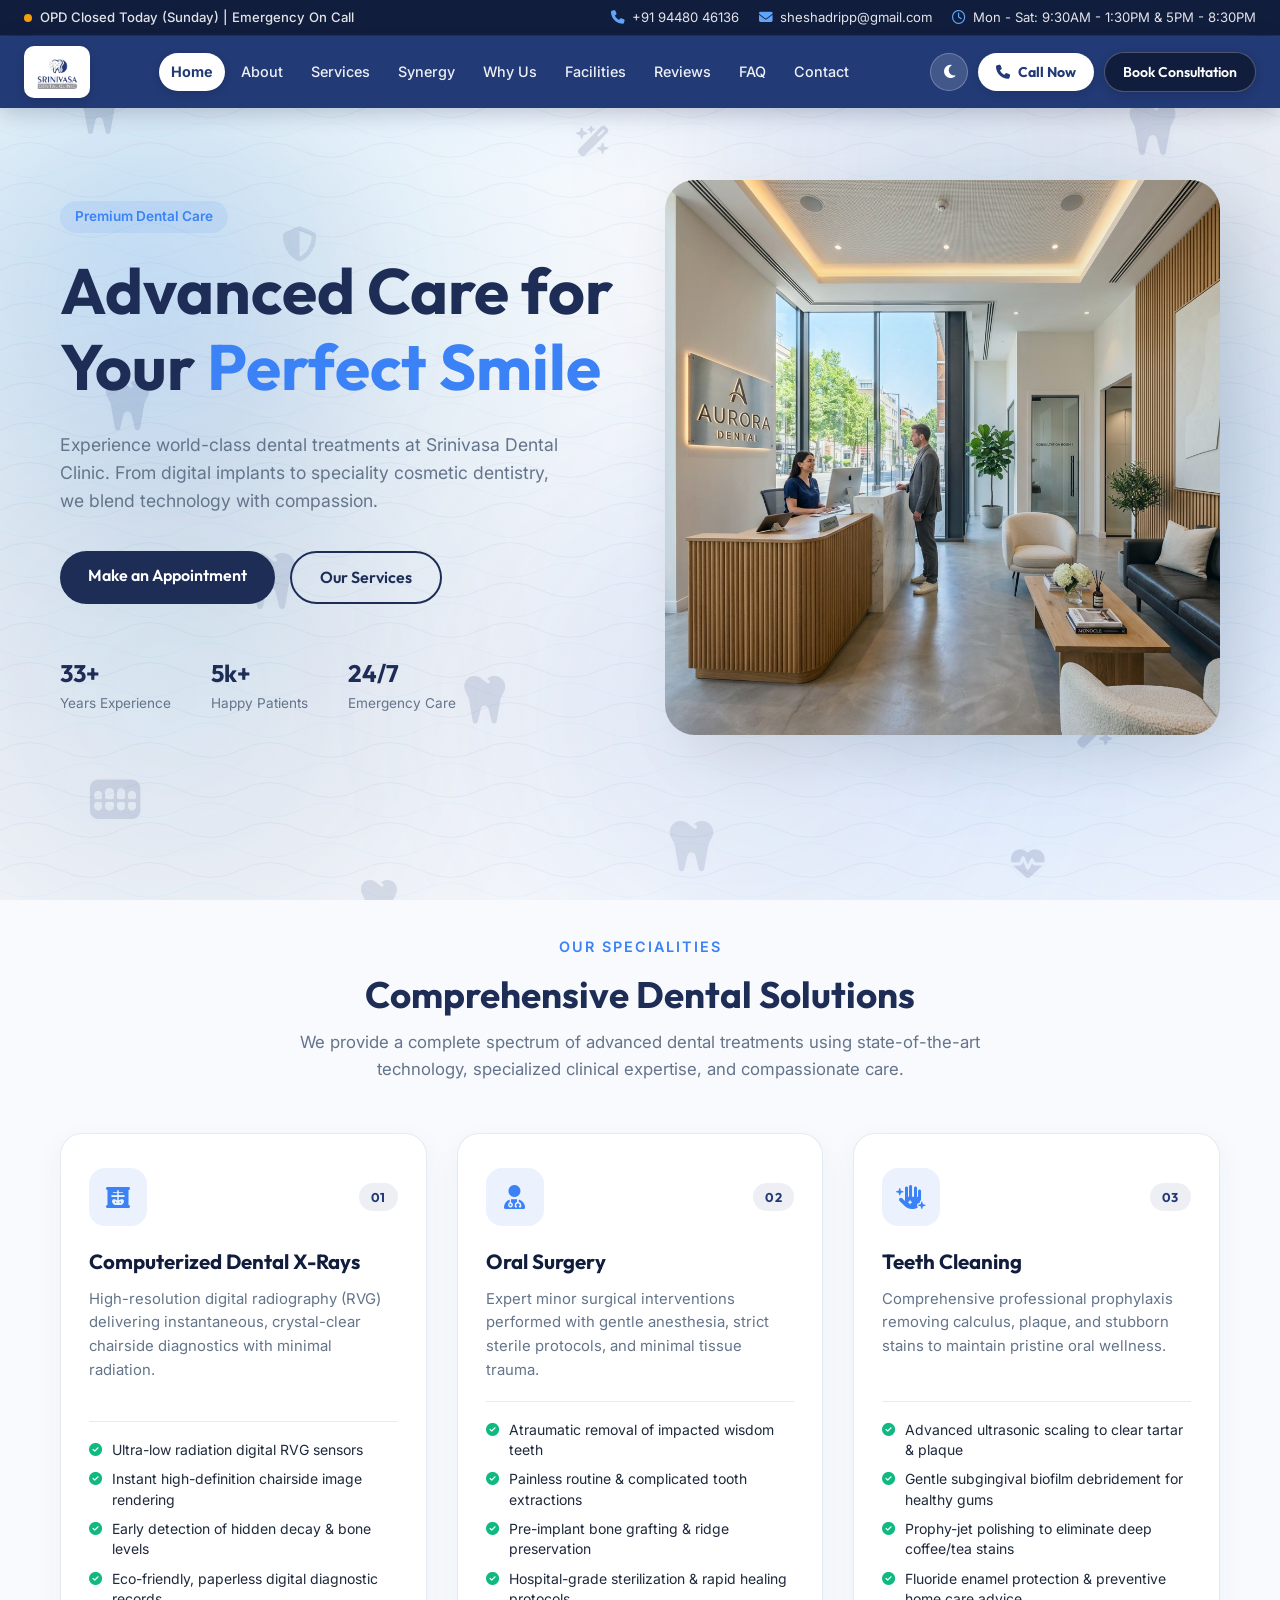
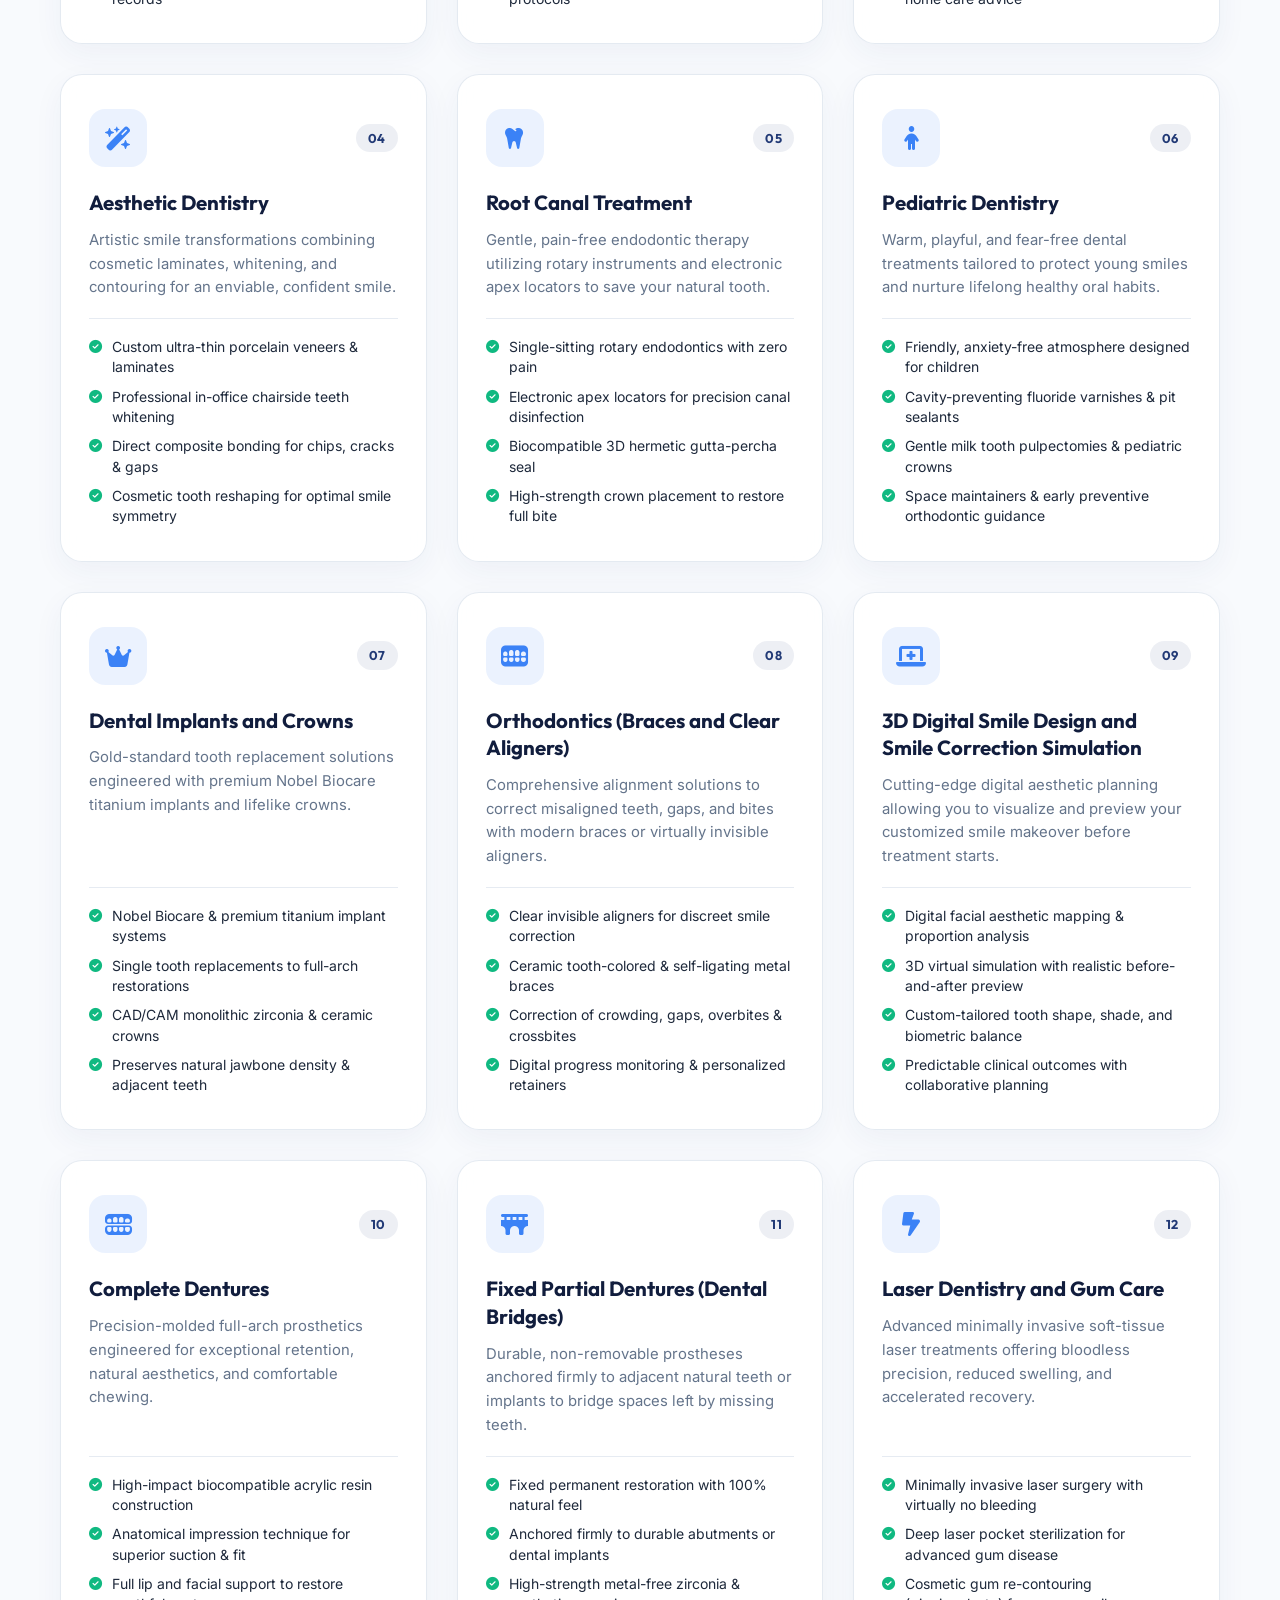
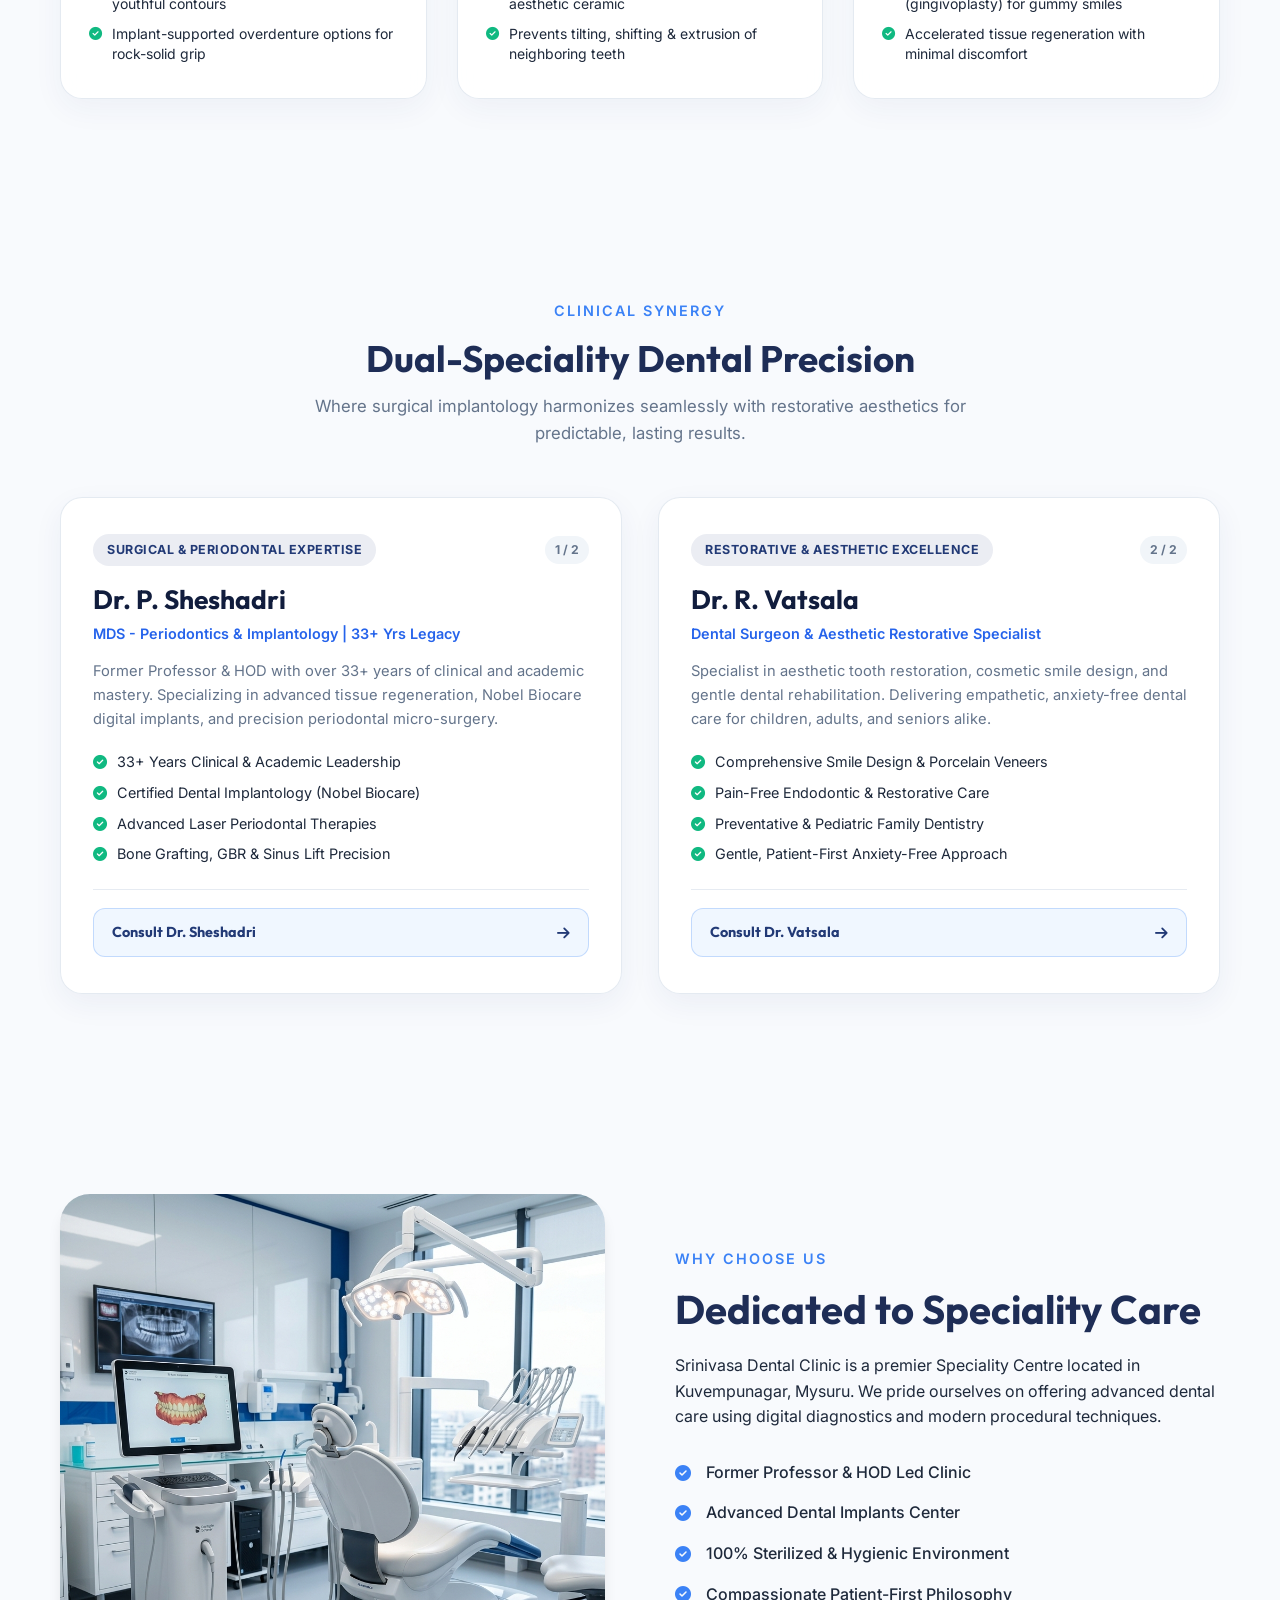
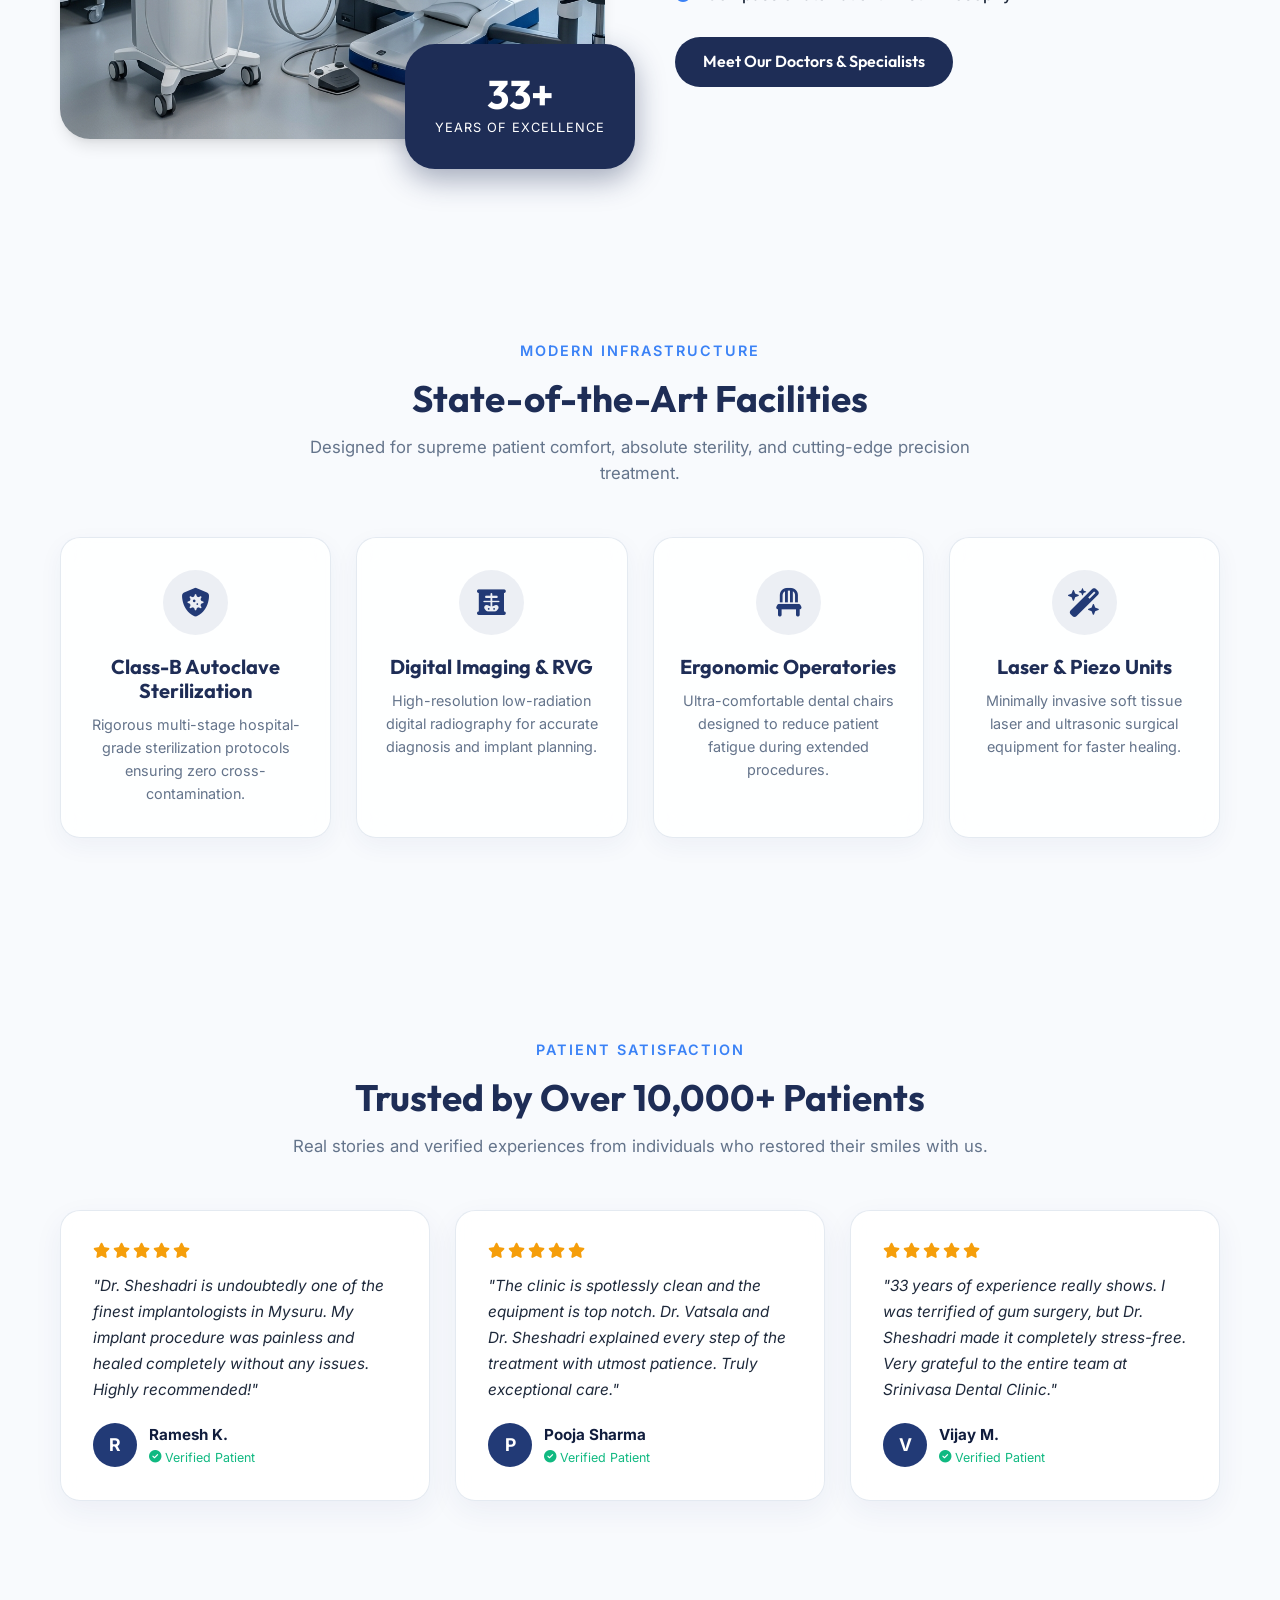
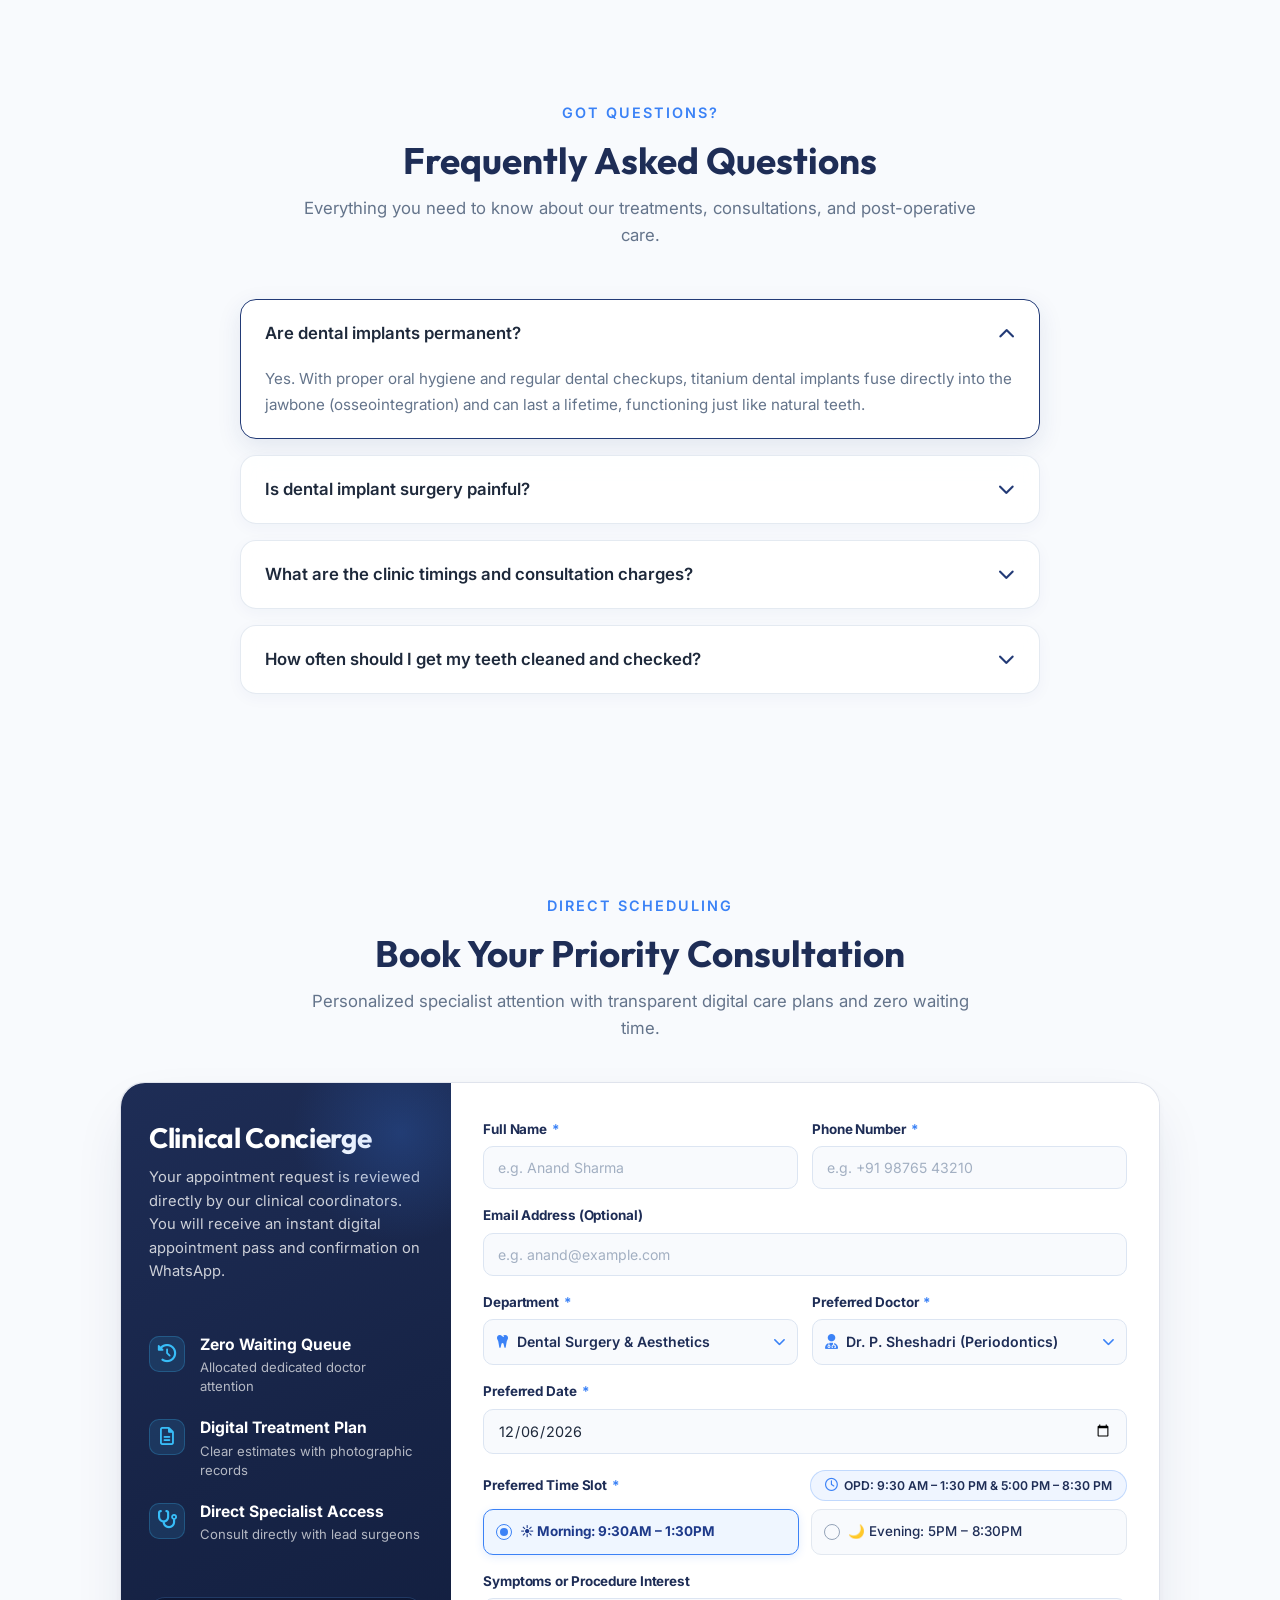
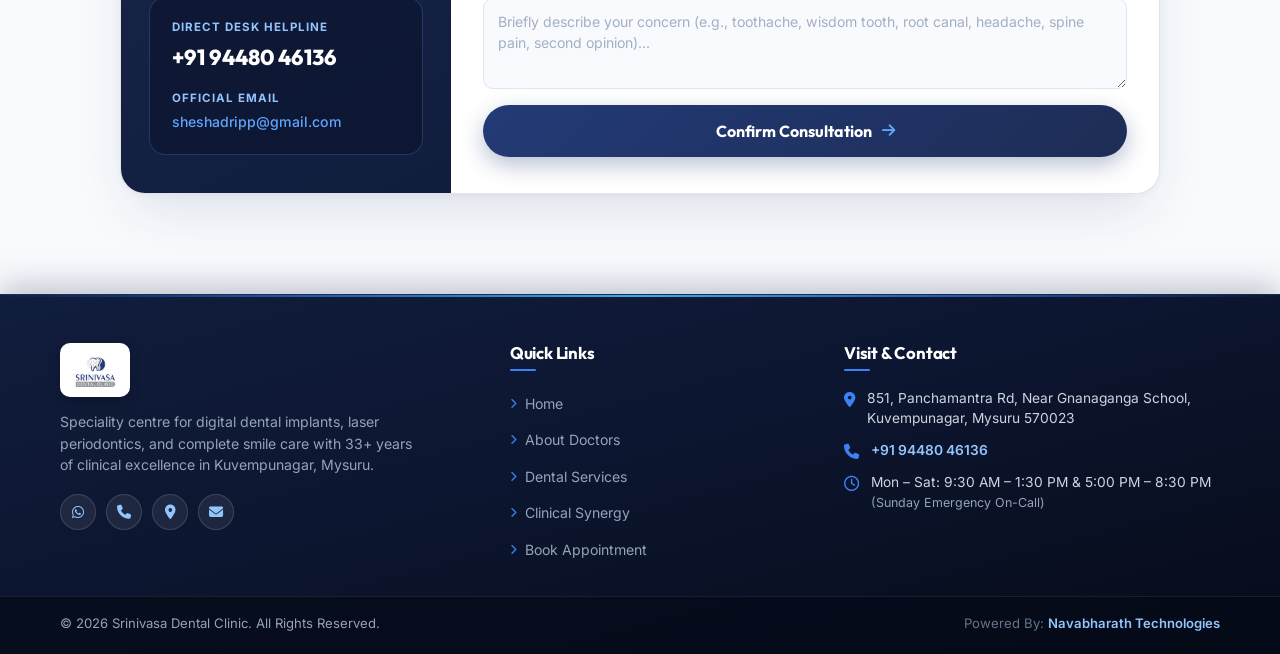
==== commit 1e50a548: "pushh" ====
--- a/index.html
+++ b/index.html
@@ -363,27 +363,82 @@
                 <h2>Dual-Speciality Dental Precision</h2>
                 <p>Where surgical implantology harmonizes seamlessly with restorative aesthetics for predictable, lasting results.</p>
             </div>
-            <div class="synergy-grid">
-                <div class="synergy-card animate-up">
-                    <span class="synergy-badge">Surgical &amp; Periodontal Expertise</span>
-                    <h3>Dr. P. Sheshadri</h3>
-                    <p>MDS Periodontics &amp; Implantology with 33+ years of clinical and academic mastery. Specializing in advanced tissue regeneration, Nobel Biocare implants, and precision periodontal surgery.</p>
-                    <ul class="synergy-features">
-                        <li><i class="fa-solid fa-circle-check"></i> 33+ Years Clinical &amp; Academic Experience</li>
-                        <li><i class="fa-solid fa-circle-check"></i> Fellowship in Dental Implantology (Nobel Biocare)</li>
-                        <li><i class="fa-solid fa-circle-check"></i> Advanced Laser Periodontal Therapies</li>
-                    </ul>
-                </div>
-                <div class="synergy-card animate-up">
-                    <span class="synergy-badge">Restorative &amp; Aesthetic Excellence</span>
-                    <h3>Dr. R. Vatsala</h3>
-                    <p>Specialist in restorative solutions, cosmetic smile rehabilitation, and patient comfort. Delivering gentle, empathetic dental care for children and adults alike.</p>
-                    <ul class="synergy-features">
-                        <li><i class="fa-solid fa-circle-check"></i> Comprehensive Smile Design &amp; Aesthetics</li>
-                        <li><i class="fa-solid fa-circle-check"></i> Pain-Free Endodontic &amp; Restorative Treatments</li>
-                        <li><i class="fa-solid fa-circle-check"></i> Preventative Family Dental Care</li>
-                    </ul>
-                </div>
+
+            <!-- Mobile Carousel Tab Switcher -->
+            <div class="synergy-carousel-controls" aria-label="Select Doctor">
+                <button type="button" class="synergy-tab-btn active" data-index="0" aria-label="View Dr. P. Sheshadri Profile">
+                    <i class="fa-solid fa-tooth"></i>
+                    <span>Dr. P. Sheshadri</span>
+                </button>
+                <button type="button" class="synergy-tab-btn" data-index="1" aria-label="View Dr. R. Vatsala Profile">
+                    <i class="fa-solid fa-wand-magic-sparkles"></i>
+                    <span>Dr. R. Vatsala</span>
+                </button>
+            </div>
+
+            <!-- Carousel Wrapper -->
+            <div class="synergy-carousel-container">
+                <button type="button" class="synergy-carousel-arrow synergy-prev-btn" id="synergy-prev" aria-label="Previous Doctor">
+                    <i class="fa-solid fa-chevron-left"></i>
+                </button>
+
+                <div class="synergy-grid synergy-carousel-track" id="synergy-track">
+                    <!-- Slide 1: Dr. Sheshadri -->
+                    <div class="synergy-card animate-up" data-card-index="0">
+                        <div class="synergy-card-top">
+                            <span class="synergy-badge">Surgical &amp; Periodontal Expertise</span>
+                            <span class="synergy-pill-counter">1 / 2</span>
+                        </div>
+                        <h3>Dr. P. Sheshadri</h3>
+                        <p class="synergy-speciality-title">MDS - Periodontics &amp; Implantology | 33+ Yrs Legacy</p>
+                        <p class="synergy-bio">Former Professor &amp; HOD with over 33+ years of clinical and academic mastery. Specializing in advanced tissue regeneration, Nobel Biocare digital implants, and precision periodontal micro-surgery.</p>
+                        <ul class="synergy-features">
+                            <li><i class="fa-solid fa-circle-check"></i> 33+ Years Clinical &amp; Academic Leadership</li>
+                            <li><i class="fa-solid fa-circle-check"></i> Certified Dental Implantology (Nobel Biocare)</li>
+                            <li><i class="fa-solid fa-circle-check"></i> Advanced Laser Periodontal Therapies</li>
+                            <li><i class="fa-solid fa-circle-check"></i> Bone Grafting, GBR &amp; Sinus Lift Precision</li>
+                        </ul>
+                        <div class="synergy-card-action">
+                            <a href="#contact" class="btn-synergy-book" data-select-doc="sheshadri">
+                                <span>Consult Dr. Sheshadri</span>
+                                <i class="fa-solid fa-arrow-right"></i>
+                            </a>
+                        </div>
+                    </div>
+
+                    <!-- Slide 2: Dr. Vatsala -->
+                    <div class="synergy-card animate-up" data-card-index="1">
+                        <div class="synergy-card-top">
+                            <span class="synergy-badge">Restorative &amp; Aesthetic Excellence</span>
+                            <span class="synergy-pill-counter">2 / 2</span>
+                        </div>
+                        <h3>Dr. R. Vatsala</h3>
+                        <p class="synergy-speciality-title">Dental Surgeon &amp; Aesthetic Restorative Specialist</p>
+                        <p class="synergy-bio">Specialist in aesthetic tooth restoration, cosmetic smile design, and gentle dental rehabilitation. Delivering empathetic, anxiety-free dental care for children, adults, and seniors alike.</p>
+                        <ul class="synergy-features">
+                            <li><i class="fa-solid fa-circle-check"></i> Comprehensive Smile Design &amp; Porcelain Veneers</li>
+                            <li><i class="fa-solid fa-circle-check"></i> Pain-Free Endodontic &amp; Restorative Care</li>
+                            <li><i class="fa-solid fa-circle-check"></i> Preventative &amp; Pediatric Family Dentistry</li>
+                            <li><i class="fa-solid fa-circle-check"></i> Gentle, Patient-First Anxiety-Free Approach</li>
+                        </ul>
+                        <div class="synergy-card-action">
+                            <a href="#contact" class="btn-synergy-book" data-select-doc="vatsala">
+                                <span>Consult Dr. Vatsala</span>
+                                <i class="fa-solid fa-arrow-right"></i>
+                            </a>
+                        </div>
+                    </div>
+                </div>
+
+                <button type="button" class="synergy-carousel-arrow synergy-next-btn" id="synergy-next" aria-label="Next Doctor">
+                    <i class="fa-solid fa-chevron-right"></i>
+                </button>
+            </div>
+
+            <!-- Carousel Pagination Indicators -->
+            <div class="synergy-carousel-dots" id="synergy-dots">
+                <button type="button" class="synergy-dot active" data-index="0" aria-label="Go to Dr. Sheshadri slide"></button>
+                <button type="button" class="synergy-dot" data-index="1" aria-label="Go to Dr. Vatsala slide"></button>
             </div>
         </div>
     </section>
@@ -851,127 +906,52 @@
     <!-- Footer -->
     <footer class="footer">
         <div class="container">
-            <!-- Pre-Footer Action Ribbon -->
-            <div class="footer-cta-ribbon">
-                <div class="footer-cta-content">
-                    <div class="footer-cta-badge"><span class="status-dot"></span> Priority Clinical Appointments &amp; Second Opinions</div>
-                    <h3>Need Emergency Dental Care or an Expert Consultation?</h3>
-                    <p>Our senior specialists in Kuvempunagar are available for both booked consultations and emergency on-call care.</p>
-                </div>
-                <div class="footer-cta-actions">
-                    <a href="tel:+919448046136" class="btn-footer-call">
-                        <i class="fa-solid fa-phone"></i>
-                        <span>+91 94480 46136</span>
-                    </a>
-                    <a href="#contact" class="btn-footer-book">
-                        <i class="fa-regular fa-calendar-check"></i>
-                        <span>Book Online</span>
-                    </a>
-                </div>
-            </div>
-
-            <!-- Main Footer 4-Column Grid -->
             <div class="footer-grid">
-                <!-- Column 1: Brand & Credentials -->
+                <!-- Column 1: Clinic Brand -->
                 <div class="footer-col footer-col-brand">
                     <a href="index.html" class="footer-logo-link">
                         <div class="footer-logo-box">
                             <img src="assets/logo.png" alt="Srinivasa Dental Clinic Logo" class="footer-logo">
                         </div>
                     </a>
-                    <p class="footer-tagline">Srinivasa Dental Clinic &amp; Implant Centre</p>
-                    <p class="footer-desc">Mysuru's premier center for advanced dental implants, laser periodontics, and complete smile care led by Dr. P. Sheshadri and Dr. R. Vatsala with 33+ years of clinical excellence.</p>
-                    <div class="footer-trust-chips">
-                        <span class="ft-chip"><i class="fa-solid fa-award"></i> 33+ Yrs Legacy</span>
-                        <span class="ft-chip"><i class="fa-solid fa-certificate"></i> Reg. Specialists</span>
-                        <span class="ft-chip"><i class="fa-solid fa-shield-halved"></i> 100% Sterile RVG</span>
-                    </div>
+                    <p class="footer-desc">Speciality centre for digital dental implants, laser periodontics, and complete smile care with 33+ years of clinical excellence in Kuvempunagar, Mysuru.</p>
                     <div class="social-links">
-                        <a href="https://wa.me/919448046136" target="_blank" rel="noopener" aria-label="WhatsApp Us"><i class="fa-brands fa-whatsapp"></i></a>
-                        <a href="tel:+919448046136" aria-label="Call Doctor"><i class="fa-solid fa-phone"></i></a>
-                        <a href="https://maps.google.com/?q=Srinivasa+Dental+Clinic+Kuvempunagar+Mysuru+851+Panchamantra+Road" target="_blank" rel="noopener" aria-label="Google Maps Location"><i class="fa-solid fa-location-dot"></i></a>
-                        <a href="mailto:sheshadripp@gmail.com" aria-label="Send Email"><i class="fa-solid fa-envelope"></i></a>
-                    </div>
-                </div>
-
-                <!-- Column 2: Clinical Treatments -->
+                        <a href="https://wa.me/919448046136" target="_blank" rel="noopener" aria-label="WhatsApp"><i class="fa-brands fa-whatsapp"></i></a>
+                        <a href="tel:+919448046136" aria-label="Call Clinic"><i class="fa-solid fa-phone"></i></a>
+                        <a href="https://maps.google.com/?q=Srinivasa+Dental+Clinic+Kuvempunagar+Mysuru+851+Panchamantra+Road" target="_blank" rel="noopener" aria-label="Google Maps"><i class="fa-solid fa-location-dot"></i></a>
+                        <a href="mailto:sheshadripp@gmail.com" aria-label="Email"><i class="fa-solid fa-envelope"></i></a>
+                    </div>
+                </div>
+
+                <!-- Column 2: Quick Links -->
                 <div class="footer-col footer-col-links">
-                    <h4 class="footer-heading">Clinical Treatments</h4>
+                    <h4 class="footer-heading">Quick Links</h4>
                     <ul class="footer-menu">
-                        <li><a href="#services"><i class="fa-solid fa-chevron-right"></i> Digital Dental RVG X-Rays</a></li>
-                        <li><a href="#services"><i class="fa-solid fa-chevron-right"></i> Advanced Dental Implants</a></li>
-                        <li><a href="#services"><i class="fa-solid fa-chevron-right"></i> Periodontal Gum Therapy</a></li>
-                        <li><a href="#services"><i class="fa-solid fa-chevron-right"></i> Oral &amp; Maxillofacial Surgery</a></li>
-                        <li><a href="#services"><i class="fa-solid fa-chevron-right"></i> Micro-Endodontic Root Canals</a></li>
-                        <li><a href="#services"><i class="fa-solid fa-chevron-right"></i> Aesthetic Smile Designing</a></li>
-                        <li><a href="#services"><i class="fa-solid fa-chevron-right"></i> Painless Teeth Extractions</a></li>
-                    </ul>
-                </div>
-
-                <!-- Column 3: OPD Schedule & Doctors -->
-                <div class="footer-col footer-col-hours">
-                    <h4 class="footer-heading">OPD Schedule</h4>
-                    <div class="footer-hours-card">
-                        <div class="hours-row">
-                            <span class="hours-day">Mon – Sat Morning:</span>
-                            <span class="hours-time">9:30 AM – 1:30 PM</span>
-                        </div>
-                        <div class="hours-row">
-                            <span class="hours-day">Mon – Sat Evening:</span>
-                            <span class="hours-time">5:00 PM – 8:30 PM</span>
-                        </div>
-                        <div class="hours-row highlight-sunday">
-                            <span class="hours-day">Sunday:</span>
-                            <span class="hours-time">Emergency On-Call</span>
-                        </div>
-                    </div>
-                    <div class="footer-doctors-summary">
-                        <div class="f-doc-item">
-                            <i class="fa-solid fa-user-doctor"></i>
-                            <div>
-                                <strong>Dr. P. Sheshadri (MDS)</strong>
-                                <span>Periodontist &amp; Implantologist</span>
-                            </div>
-                        </div>
-                        <div class="f-doc-item">
-                            <i class="fa-solid fa-user-doctor"></i>
-                            <div>
-                                <strong>Dr. R. Vatsala</strong>
-                                <span>Dental Surgeon &amp; Consultant</span>
-                            </div>
-                        </div>
-                    </div>
-                </div>
-
-                <!-- Column 4: Location & Contact -->
+                        <li><a href="#hero"><i class="fa-solid fa-chevron-right"></i> Home</a></li>
+                        <li><a href="about.html"><i class="fa-solid fa-chevron-right"></i> About Doctors</a></li>
+                        <li><a href="#services"><i class="fa-solid fa-chevron-right"></i> Dental Services</a></li>
+                        <li><a href="#synergy"><i class="fa-solid fa-chevron-right"></i> Clinical Synergy</a></li>
+                        <li><a href="#contact"><i class="fa-solid fa-chevron-right"></i> Book Appointment</a></li>
+                    </ul>
+                </div>
+
+                <!-- Column 3: Contact & Timings -->
                 <div class="footer-col footer-col-contact">
-                    <h4 class="footer-heading">Clinic Location</h4>
+                    <h4 class="footer-heading">Visit &amp; Contact</h4>
                     <div class="footer-contact-list">
                         <div class="f-contact-item">
                             <i class="fa-solid fa-location-dot"></i>
-                            <div>
-                                <span class="fc-label">Address</span>
-                                <p class="fc-val">851, Panchamantra Rd, Near Gnanaganga School, E&amp;F Block, Kuvempunagar, Mysuru, Karnataka 570023</p>
-                            </div>
+                            <p class="fc-val">851, Panchamantra Rd, Near Gnanaganga School, Kuvempunagar, Mysuru 570023</p>
                         </div>
                         <div class="f-contact-item">
                             <i class="fa-solid fa-phone"></i>
-                            <div>
-                                <span class="fc-label">Appointments &amp; Help Desk</span>
-                                <a href="tel:+919448046136" class="fc-val fc-link">+91 94480 46136</a>
-                            </div>
+                            <a href="tel:+919448046136" class="fc-val fc-link">+91 94480 46136</a>
                         </div>
                         <div class="f-contact-item">
-                            <i class="fa-solid fa-envelope"></i>
-                            <div>
-                                <span class="fc-label">Email</span>
-                                <a href="mailto:sheshadripp@gmail.com" class="fc-val fc-link">sheshadripp@gmail.com</a>
-                            </div>
-                        </div>
-                    </div>
-                    <a href="https://maps.google.com/?q=Srinivasa+Dental+Clinic+Kuvempunagar+Mysuru+851+Panchamantra+Road" target="_blank" rel="noopener" class="footer-map-btn">
-                        <i class="fa-solid fa-diamond-turn-right"></i> Get Directions on Google Maps
-                    </a>
+                            <i class="fa-regular fa-clock"></i>
+                            <p class="fc-val">Mon – Sat: 9:30 AM – 1:30 PM &amp; 5:00 PM – 8:30 PM<br><span style="color: #94A3B8; font-size: 0.78rem;">(Sunday Emergency On-Call)</span></p>
+                        </div>
+                    </div>
                 </div>
             </div>
         </div>
@@ -979,18 +959,7 @@
         <!-- Footer Bottom Sub-Bar -->
         <div class="footer-bottom">
             <div class="container footer-bottom-container">
-                <p class="footer-copy">&copy; 2026 Srinivasa Dental Clinic. All Rights Reserved. Committed to Healthy Smiles Since 1993.</p>
-                <div class="footer-bottom-links">
-                    <a href="#hero">Home</a>
-                    <span class="sep">•</span>
-                    <a href="about.html">About Doctors</a>
-                    <span class="sep">•</span>
-                    <a href="#services">Services</a>
-                    <span class="sep">•</span>
-                    <a href="#synergy">Synergy</a>
-                    <span class="sep">•</span>
-                    <a href="#contact">Contact</a>
-                </div>
+                <p class="footer-copy">&copy; 2026 Srinivasa Dental Clinic. All Rights Reserved.</p>
                 <p class="footer-powered">Powered By: <a href="https://www.navabharathtechnologies.com/" target="_blank" rel="noopener">Navabharath Technologies</a></p>
             </div>
         </div>
--- a/style.css
+++ b/style.css
@@ -1473,20 +1473,16 @@
 }
 
 /* ========================================================
-   ENHANCED ULTRA-PREMIUM CLINICAL FOOTER
+   CLEAN & COMPACT CLINICAL FOOTER
    ======================================================== */
 .footer {
     background: linear-gradient(165deg, #111D3D 0%, #0C152E 50%, #060B18 100%);
-    background-image: 
-        radial-gradient(circle at 10% 20%, rgba(59, 130, 246, 0.12) 0%, transparent 40%),
-        radial-gradient(circle at 90% 80%, rgba(14, 165, 233, 0.1) 0%, transparent 50%),
-        linear-gradient(165deg, #111D3D 0%, #0C152E 50%, #060B18 100%);
     position: relative;
     overflow: hidden;
     color: #E2E8F0;
-    padding: 70px 0 0;
-    border-top: 1px solid rgba(59, 130, 246, 0.3);
-    box-shadow: 0 -10px 40px rgba(17, 29, 61, 0.3);
+    padding: 48px 0 0;
+    border-top: 1px solid rgba(59, 130, 246, 0.25);
+    box-shadow: 0 -8px 30px rgba(17, 29, 61, 0.25);
 }
 
 .footer::before {
@@ -1496,146 +1492,28 @@
     left: 0;
     right: 0;
     height: 2px;
-    background: linear-gradient(90deg, transparent, rgba(59, 130, 246, 0.5), rgba(56, 189, 248, 0.9), rgba(59, 130, 246, 0.5), transparent);
-}
-
-/* 1. Pre-Footer Action Ribbon */
-.footer-cta-ribbon {
-    background: linear-gradient(135deg, rgba(26, 42, 82, 0.85) 0%, rgba(17, 29, 61, 0.95) 100%);
-    backdrop-filter: blur(16px);
-    -webkit-backdrop-filter: blur(16px);
-    border: 1px solid rgba(59, 130, 246, 0.3);
-    border-radius: 20px;
-    padding: 32px 36px;
-    margin-bottom: 60px;
-    box-shadow: 0 16px 45px rgba(0, 0, 0, 0.35);
-    display: flex;
-    align-items: center;
-    justify-content: space-between;
-    gap: 30px;
-    position: relative;
-    overflow: hidden;
-}
-
-.footer-cta-ribbon::after {
-    content: '';
-    position: absolute;
-    right: -40px;
-    bottom: -40px;
-    width: 180px;
-    height: 180px;
-    background: radial-gradient(circle, rgba(59, 130, 246, 0.25) 0%, transparent 70%);
-    pointer-events: none;
-    border-radius: 50%;
-}
-
-.footer-cta-content {
-    max-width: 650px;
-}
-
-.footer-cta-badge {
-    display: inline-flex;
-    align-items: center;
-    gap: 8px;
-    background: rgba(59, 130, 246, 0.15);
-    border: 1px solid rgba(59, 130, 246, 0.3);
-    color: #60A5FA;
-    font-size: 0.78rem;
-    font-weight: 700;
-    text-transform: uppercase;
-    letter-spacing: 0.8px;
-    padding: 5px 14px;
-    border-radius: 30px;
-    margin-bottom: 12px;
-}
-
-.footer-cta-content h3 {
-    color: #FFFFFF;
-    font-size: 1.65rem;
-    font-weight: 700;
-    margin-bottom: 8px;
-    letter-spacing: -0.3px;
-}
-
-.footer-cta-content p {
-    color: #94A3B8;
-    font-size: 0.94rem;
-    line-height: 1.55;
-    margin: 0;
-}
-
-.footer-cta-actions {
-    display: flex;
-    align-items: center;
-    gap: 14px;
-    flex-shrink: 0;
-}
-
-.btn-footer-call {
-    display: inline-flex;
-    align-items: center;
-    gap: 9px;
-    background: #FFFFFF;
-    color: var(--logo-blue) !important;
-    padding: 12px 24px;
-    border-radius: 50px;
-    font-weight: 700;
-    font-size: 0.92rem;
-    font-family: 'Outfit', sans-serif;
-    box-shadow: 0 4px 15px rgba(0, 0, 0, 0.18);
-    transition: all 0.25s ease;
-    white-space: nowrap;
-}
-
-.btn-footer-call:hover {
-    background: #F0F7FF;
-    color: var(--logo-blue-dark) !important;
-    transform: translateY(-2px);
-    box-shadow: 0 8px 22px rgba(255, 255, 255, 0.25);
-}
-
-.btn-footer-book {
-    display: inline-flex;
-    align-items: center;
-    gap: 9px;
-    background: linear-gradient(135deg, #3B82F6 0%, #2563EB 100%);
-    color: #FFFFFF !important;
-    padding: 12px 24px;
-    border-radius: 50px;
-    font-weight: 700;
-    font-size: 0.92rem;
-    font-family: 'Outfit', sans-serif;
-    border: 1px solid rgba(255, 255, 255, 0.2);
-    box-shadow: 0 4px 18px rgba(59, 130, 246, 0.38);
-    transition: all 0.25s ease;
-    white-space: nowrap;
-}
-
-.btn-footer-book:hover {
-    background: linear-gradient(135deg, #2563EB 0%, #1D4ED8 100%);
-    transform: translateY(-2px);
-    box-shadow: 0 8px 24px rgba(59, 130, 246, 0.5);
-}
-
-/* 2. Main Footer 4-Column Grid */
+    background: linear-gradient(90deg, transparent, rgba(59, 130, 246, 0.6), rgba(56, 189, 248, 0.9), rgba(59, 130, 246, 0.6), transparent);
+}
+
+/* 3-Column Clean Grid */
 .footer-grid {
     display: grid;
-    grid-template-columns: 1.35fr 1.05fr 1.15fr 1.25fr;
-    gap: 36px;
-    margin-bottom: 50px;
+    grid-template-columns: 1.4fr 1fr 1.3fr;
+    gap: 45px;
+    margin-bottom: 35px;
     align-items: start;
 }
 
 /* Column 1: Brand */
 .footer-logo-box {
     background: #FFFFFF;
-    padding: 8px 16px;
-    border-radius: 12px;
+    padding: 6px 14px;
+    border-radius: 10px;
     display: inline-flex;
     align-items: center;
     justify-content: center;
-    box-shadow: 0 4px 16px rgba(0, 0, 0, 0.25);
-    margin-bottom: 18px;
+    box-shadow: 0 4px 12px rgba(0, 0, 0, 0.2);
+    margin-bottom: 14px;
     transition: transform 0.25s ease;
 }
 
@@ -1644,50 +1522,18 @@
 }
 
 .footer-logo {
-    height: 48px;
+    height: 42px;
     width: auto;
     object-fit: contain;
     display: block;
 }
 
-.footer-tagline {
-    color: #FFFFFF;
-    font-size: 0.98rem;
-    font-weight: 700;
-    margin-bottom: 10px;
-    font-family: 'Outfit', sans-serif;
-}
-
 .footer-desc {
     color: #94A3B8;
     font-size: 0.88rem;
-    line-height: 1.6;
-    margin-bottom: 20px;
-}
-
-.footer-trust-chips {
-    display: flex;
-    flex-wrap: wrap;
-    gap: 8px;
-    margin-bottom: 22px;
-}
-
-.ft-chip {
-    display: inline-flex;
-    align-items: center;
-    gap: 6px;
-    background: rgba(255, 255, 255, 0.06);
-    border: 1px solid rgba(255, 255, 255, 0.12);
-    color: #93C5FD;
-    padding: 4px 10px;
-    border-radius: 20px;
-    font-size: 0.74rem;
-    font-weight: 600;
-}
-
-.ft-chip i {
-    color: #60A5FA;
-    font-size: 0.76rem;
+    line-height: 1.55;
+    margin-bottom: 18px;
+    max-width: 360px;
 }
 
 .social-links {
@@ -1696,8 +1542,8 @@
 }
 
 .social-links a {
-    width: 38px;
-    height: 38px;
+    width: 36px;
+    height: 36px;
     border-radius: 50%;
     background: rgba(255, 255, 255, 0.07);
     border: 1px solid rgba(255, 255, 255, 0.14);
@@ -1705,27 +1551,27 @@
     display: inline-flex;
     align-items: center;
     justify-content: center;
-    font-size: 0.92rem;
-    transition: all 0.25s cubic-bezier(0.4, 0, 0.2, 1);
+    font-size: 0.88rem;
+    transition: all 0.25s ease;
 }
 
 .social-links a:hover {
     background: #3B82F6;
     color: #FFFFFF;
     border-color: #3B82F6;
-    transform: translateY(-3px);
-    box-shadow: 0 6px 18px rgba(59, 130, 246, 0.45);
+    transform: translateY(-2px);
+    box-shadow: 0 4px 12px rgba(59, 130, 246, 0.4);
 }
 
 /* Headings */
 .footer-heading {
     color: #FFFFFF;
     font-family: 'Outfit', sans-serif;
-    font-size: 1.15rem;
+    font-size: 1.05rem;
     font-weight: 700;
-    margin-bottom: 22px;
+    margin-bottom: 18px;
     position: relative;
-    padding-bottom: 10px;
+    padding-bottom: 8px;
     letter-spacing: -0.2px;
 }
 
@@ -1734,26 +1580,26 @@
     position: absolute;
     bottom: 0;
     left: 0;
-    width: 32px;
-    height: 2.5px;
+    width: 26px;
+    height: 2px;
     background: #3B82F6;
     border-radius: 2px;
 }
 
-/* Column 2: Clinical Menu */
+/* Column 2: Quick Links */
 .footer-menu {
     list-style: none;
     padding: 0;
     margin: 0;
     display: flex;
     flex-direction: column;
-    gap: 11px;
+    gap: 10px;
 }
 
 .footer-menu li a {
     display: inline-flex;
     align-items: center;
-    gap: 9px;
+    gap: 8px;
     color: #94A3B8;
     font-size: 0.88rem;
     text-decoration: none;
@@ -1761,7 +1607,7 @@
 }
 
 .footer-menu li a i {
-    font-size: 0.68rem;
+    font-size: 0.65rem;
     color: #3B82F6;
     transition: transform 0.2s ease;
 }
@@ -1771,98 +1617,11 @@
     transform: translateX(4px);
 }
 
-.footer-menu li a:hover i {
-    transform: translateX(2px);
-    color: #FFFFFF;
-}
-
-/* Column 3: Hours & Doctors */
-.footer-hours-card {
-    background: rgba(255, 255, 255, 0.04);
-    border: 1px solid rgba(59, 130, 246, 0.2);
-    border-radius: 14px;
-    padding: 16px 18px;
-    margin-bottom: 18px;
+/* Column 3: Contact & Timings */
+.footer-contact-list {
     display: flex;
     flex-direction: column;
-    gap: 10px;
-}
-
-.hours-row {
-    display: flex;
-    justify-content: space-between;
-    align-items: center;
-    gap: 10px;
-    font-size: 0.84rem;
-    padding-bottom: 8px;
-    border-bottom: 1px dashed rgba(255, 255, 255, 0.1);
-}
-
-.hours-row:last-child {
-    padding-bottom: 0;
-    border-bottom: none;
-}
-
-.hours-day {
-    color: #CBD5E1;
-    font-weight: 500;
-}
-
-.hours-time {
-    color: #93C5FD;
-    font-weight: 700;
-}
-
-.highlight-sunday .hours-day {
-    color: #F87171;
-}
-
-.highlight-sunday .hours-time {
-    color: #FCA5A5;
-    font-size: 0.78rem;
-}
-
-.footer-doctors-summary {
-    display: flex;
-    flex-direction: column;
-    gap: 10px;
-}
-
-.f-doc-item {
-    display: flex;
-    align-items: center;
-    gap: 10px;
-    background: rgba(255, 255, 255, 0.03);
-    border: 1px solid rgba(255, 255, 255, 0.07);
-    padding: 10px 14px;
-    border-radius: 10px;
-    font-size: 0.82rem;
-}
-
-.f-doc-item i {
-    color: #3B82F6;
-    font-size: 1.1rem;
-    flex-shrink: 0;
-}
-
-.f-doc-item strong {
-    display: block;
-    color: #FFFFFF;
-    font-size: 0.86rem;
-    line-height: 1.25;
-}
-
-.f-doc-item span {
-    color: #94A3B8;
-    font-size: 0.75rem;
-}
-
-/* Column 4: Contact & Directions */
-.footer-contact-list {
-    display: flex;
-    flex-direction: column;
-    gap: 14px;
-    margin-bottom: 20px;
+    gap: 12px;
 }
 
 .f-contact-item {
@@ -1873,19 +1632,9 @@
 
 .f-contact-item i {
     color: #3B82F6;
-    font-size: 1.05rem;
+    font-size: 0.95rem;
     margin-top: 3px;
     flex-shrink: 0;
-}
-
-.fc-label {
-    display: block;
-    color: #64748B;
-    font-size: 0.72rem;
-    text-transform: uppercase;
-    letter-spacing: 0.6px;
-    font-weight: 700;
-    margin-bottom: 2px;
 }
 
 .fc-val {
@@ -1907,45 +1656,20 @@
     text-decoration: underline;
 }
 
-.footer-map-btn {
-    display: inline-flex;
-    align-items: center;
-    gap: 8px;
-    background: rgba(59, 130, 246, 0.12);
-    border: 1px solid rgba(59, 130, 246, 0.3);
-    color: #60A5FA;
-    font-size: 0.84rem;
-    font-weight: 600;
-    padding: 10px 16px;
-    border-radius: 10px;
-    text-decoration: none;
-    transition: all 0.25s ease;
-    width: 100%;
-    justify-content: center;
-}
-
-.footer-map-btn:hover {
-    background: #3B82F6;
-    color: #FFFFFF;
-    border-color: #3B82F6;
-    transform: translateY(-2px);
-    box-shadow: 0 4px 14px rgba(59, 130, 246, 0.3);
-}
-
-/* 3. Footer Bottom Sub-Bar */
+/* Clean Footer Bottom */
 .footer-bottom {
-    background: rgba(5, 11, 24, 0.85);
+    background: rgba(5, 11, 24, 0.7);
     border-top: 1px solid rgba(255, 255, 255, 0.08);
-    padding: 22px 0 28px;
+    padding: 16px 0 20px;
     color: #94A3B8;
-    font-size: 0.84rem;
+    font-size: 0.82rem;
 }
 
 .footer-bottom-container {
     display: flex;
     align-items: center;
     justify-content: space-between;
-    gap: 20px;
+    gap: 16px;
     flex-wrap: wrap;
 }
 
@@ -1954,33 +1678,9 @@
     color: #94A3B8;
 }
 
-.footer-bottom-links {
-    display: flex;
-    align-items: center;
-    gap: 12px;
-    flex-wrap: wrap;
-}
-
-.footer-bottom-links a {
-    color: #CBD5E1;
-    text-decoration: none;
-    font-size: 0.82rem;
-    transition: color 0.2s ease;
-}
-
-.footer-bottom-links a:hover {
-    color: #38BDF8;
-}
-
-.footer-bottom-links .sep {
-    color: rgba(255, 255, 255, 0.2);
-    font-size: 0.7rem;
-}
-
 .footer-powered {
     margin: 0;
     color: #64748B;
-    font-size: 0.8rem;
 }
 
 .footer-powered a {
@@ -1994,73 +1694,37 @@
     color: #FFFFFF;
 }
 
-/* Responsive Footer Breakpoints */
-@media (max-width: 1100px) {
+/* Responsive Footer */
+@media (max-width: 900px) {
     .footer-grid {
         grid-template-columns: 1fr 1fr;
-        gap: 35px;
-    }
-
-    .footer-cta-ribbon {
-        flex-direction: column;
-        align-items: flex-start;
-        gap: 20px;
-        padding: 28px 24px;
-    }
-
-    .footer-cta-actions {
-        width: 100%;
-        flex-wrap: wrap;
-    }
-}
-
-@media (max-width: 768px) {
+        gap: 30px;
+    }
+}
+
+@media (max-width: 600px) {
     .footer {
-        padding: 50px 0 0;
+        padding: 38px 0 0;
     }
 
     .footer-grid {
         grid-template-columns: 1fr;
-        gap: 32px;
-        text-align: left;
-    }
-
-    .footer-heading::after {
-        left: 0;
-    }
-
-    .footer-cta-ribbon {
-        margin-bottom: 40px;
-        padding: 22px 18px;
-        border-radius: 16px;
-    }
-
-    .footer-cta-content h3 {
-        font-size: 1.35rem;
-    }
-
-    .footer-cta-actions {
-        flex-direction: column;
-        width: 100%;
-        gap: 10px;
-    }
-
-    .btn-footer-call,
-    .btn-footer-book {
-        width: 100%;
-        justify-content: center;
-        padding: 12px 18px;
+        gap: 25px;
+    }
+
+    .footer-desc {
+        max-width: 100%;
+    }
+
+    .footer-bottom {
+        padding: 16px 0 75px;
     }
 
     .footer-bottom-container {
         flex-direction: column;
         align-items: center;
         text-align: center;
-        gap: 12px;
-    }
-
-    .footer-bottom-links {
-        justify-content: center;
+        gap: 8px;
     }
 }
 
@@ -2311,21 +1975,6 @@
         border-radius: 14px;
     }
 
-    /* Synergy Section */
-    .synergy-grid {
-        grid-template-columns: 1fr;
-        gap: 20px;
-    }
-
-    .synergy-card {
-        padding: 26px 20px;
-        border-radius: 18px;
-    }
-
-    .synergy-card h3 {
-        font-size: 1.45rem;
-    }
-
     /* Facilities Section */
     .facilities-grid {
         grid-template-columns: 1fr;
@@ -2373,22 +2022,17 @@
     /* Footer */
     .footer-grid {
         grid-template-columns: 1fr;
-        text-align: center;
-        gap: 35px;
+        text-align: left;
+        gap: 28px;
     }
 
     .footer-logo {
-        height: 56px;
-        margin: 0 auto 16px;
+        height: 42px;
+        margin: 0;
     }
 
     .social-links {
-        justify-content: center;
-    }
-
-    .subscribe-form {
-        max-width: 360px;
-        margin: 0 auto;
+        justify-content: flex-start;
     }
 
     /* Mobile Quick-Action Floating Bottom Bar */
@@ -2556,82 +2200,378 @@
     font-size: 1.05rem;
 }
 
-/* 1. Synergy Section */
+/* 1. Synergy Section & Mobile Carousel */
 .synergy-section {
     background: transparent;
     position: relative;
     overflow: hidden;
 }
 
+.synergy-carousel-controls {
+    display: none; /* Desktop shows both cards side by side */
+    justify-content: center;
+    gap: 12px;
+    margin-bottom: 24px;
+}
+
+.synergy-tab-btn {
+    display: inline-flex;
+    align-items: center;
+    gap: 8px;
+    background: rgba(255, 255, 255, 0.9);
+    border: 1.5px solid rgba(34, 58, 118, 0.16);
+    color: var(--logo-blue);
+    padding: 10px 20px;
+    border-radius: 50px;
+    font-family: 'Outfit', sans-serif;
+    font-size: 0.9rem;
+    font-weight: 700;
+    cursor: pointer;
+    transition: all 0.25s cubic-bezier(0.4, 0, 0.2, 1);
+    box-shadow: 0 4px 14px rgba(34, 58, 118, 0.06);
+}
+
+.synergy-tab-btn i {
+    font-size: 0.92rem;
+    color: #3B82F6;
+    transition: color 0.2s;
+}
+
+.synergy-tab-btn.active {
+    background: linear-gradient(135deg, #223A76 0%, #1E2D56 100%);
+    color: #FFFFFF;
+    border-color: #223A76;
+    box-shadow: 0 6px 20px rgba(34, 58, 118, 0.3);
+}
+
+.synergy-tab-btn.active i {
+    color: #38BDF8;
+}
+
+.synergy-carousel-container {
+    position: relative;
+    width: 100%;
+}
+
+.synergy-carousel-arrow {
+    display: none; /* Desktop hides arrows */
+    position: absolute;
+    top: 50%;
+    transform: translateY(-50%);
+    width: 44px;
+    height: 44px;
+    border-radius: 50%;
+    background: #FFFFFF;
+    border: 1.5px solid rgba(34, 58, 118, 0.16);
+    color: var(--logo-blue);
+    cursor: pointer;
+    z-index: 10;
+    align-items: center;
+    justify-content: center;
+    font-size: 1rem;
+    box-shadow: 0 6px 20px rgba(17, 29, 61, 0.18);
+    transition: all 0.25s ease;
+}
+
+.synergy-carousel-arrow:hover {
+    background: var(--logo-blue);
+    color: #FFFFFF;
+    transform: translateY(-50%) scale(1.08);
+}
+
+.synergy-prev-btn {
+    left: -12px;
+}
+
+.synergy-next-btn {
+    right: -12px;
+}
+
 .synergy-grid {
     display: grid;
     grid-template-columns: 1fr 1fr;
-    gap: 40px;
-    align-items: center;
+    gap: 36px;
+    align-items: stretch;
 }
 
 .synergy-card {
-    background: rgba(255, 255, 255, 0.88);
+    background: rgba(255, 255, 255, 0.92);
     backdrop-filter: blur(16px);
     -webkit-backdrop-filter: blur(16px);
-    border-radius: 20px;
-    padding: 35px;
+    border-radius: 22px;
+    padding: 36px 32px;
     box-shadow: 0 10px 30px rgba(34, 58, 118, 0.06);
     border: 1px solid rgba(226, 232, 240, 0.9);
     transition: transform 0.35s ease, box-shadow 0.35s ease, border-color 0.35s ease;
+    display: flex;
+    flex-direction: column;
 }
 
 .synergy-card:hover {
     transform: translateY(-6px);
-    box-shadow: 0 20px 40px rgba(34, 58, 118, 0.12);
+    box-shadow: 0 20px 42px rgba(34, 58, 118, 0.12);
     border-color: rgba(34, 58, 118, 0.35);
     background: #ffffff;
 }
 
+.synergy-card-top {
+    display: flex;
+    justify-content: space-between;
+    align-items: center;
+    gap: 12px;
+    margin-bottom: 18px;
+}
+
 .synergy-badge {
     display: inline-block;
-    background: rgba(34, 58, 118, 0.1);
+    background: rgba(34, 58, 118, 0.09);
     color: var(--logo-blue);
     font-weight: 700;
-    font-size: 0.8rem;
+    font-size: 0.78rem;
     padding: 6px 14px;
     border-radius: 30px;
-    margin-bottom: 18px;
     text-transform: uppercase;
     letter-spacing: 0.5px;
 }
 
+.synergy-pill-counter {
+    font-size: 0.76rem;
+    font-weight: 700;
+    color: #64748B;
+    background: #F1F5F9;
+    padding: 4px 10px;
+    border-radius: 20px;
+}
+
 .synergy-card h3 {
-    font-size: 1.6rem;
-    margin-bottom: 15px;
+    font-size: 1.65rem;
+    margin-bottom: 6px;
     color: var(--logo-blue-dark);
 }
 
-.synergy-card p {
+.synergy-speciality-title {
+    color: #2563EB;
+    font-weight: 600;
+    font-size: 0.9rem;
+    margin-bottom: 14px;
+}
+
+.synergy-bio {
     color: var(--text-muted);
-    line-height: 1.7;
+    line-height: 1.65;
     margin-bottom: 20px;
+    font-size: 0.92rem;
 }
 
 .synergy-features {
     list-style: none;
     padding: 0;
-    margin: 0;
+    margin: 0 0 24px 0;
     display: grid;
     gap: 10px;
+    flex: 1;
 }
 
 .synergy-features li {
     display: flex;
-    align-items: center;
+    align-items: flex-start;
     gap: 10px;
-    font-size: 0.95rem;
+    font-size: 0.9rem;
     color: var(--text-dark);
-}
-
-.synergy-features i {
+    line-height: 1.45;
+}
+
+.synergy-features li i {
     color: #10B981;
-}
+    font-size: 0.88rem;
+    margin-top: 3px;
+    flex-shrink: 0;
+}
+
+.synergy-card-action {
+    margin-top: auto;
+    padding-top: 18px;
+    border-top: 1px solid rgba(226, 232, 240, 0.85);
+}
+
+.btn-synergy-book {
+    display: inline-flex;
+    align-items: center;
+    justify-content: space-between;
+    width: 100%;
+    padding: 12px 18px;
+    background: #F0F7FF;
+    border: 1px solid rgba(59, 130, 246, 0.25);
+    color: var(--logo-blue);
+    border-radius: 12px;
+    font-family: 'Outfit', sans-serif;
+    font-weight: 700;
+    font-size: 0.9rem;
+    text-decoration: none;
+    transition: all 0.25s ease;
+}
+
+.btn-synergy-book:hover {
+    background: #3B82F6;
+    color: #FFFFFF;
+    border-color: #3B82F6;
+    box-shadow: 0 6px 18px rgba(59, 130, 246, 0.35);
+    transform: translateY(-2px);
+}
+
+.synergy-carousel-dots {
+    display: none; /* Desktop hides dots */
+    justify-content: center;
+    align-items: center;
+    gap: 8px;
+    margin-top: 20px;
+}
+
+.synergy-dot {
+    width: 24px;
+    height: 8px;
+    border-radius: 4px;
+    background: #CBD5E1;
+    border: none;
+    cursor: pointer;
+    transition: all 0.3s cubic-bezier(0.4, 0, 0.2, 1);
+    padding: 0;
+}
+
+.synergy-dot.active {
+    width: 40px;
+    background: #3B82F6;
+    box-shadow: 0 2px 8px rgba(59, 130, 246, 0.4);
+}
+
+/* ── Mobile / Tablet Synergy Carousel (<= 880px) ── */
+@media (max-width: 880px) {
+    .synergy-carousel-controls {
+        display: flex;
+    }
+
+    .synergy-carousel-arrow {
+        display: flex;
+    }
+
+    .synergy-carousel-dots {
+        display: flex;
+    }
+
+    .synergy-carousel-container {
+        padding: 0 16px;
+    }
+
+    .synergy-carousel-track {
+        display: flex !important;
+        flex-direction: row !important;
+        flex-wrap: nowrap !important;
+        gap: 16px !important;
+        overflow-x: auto !important;
+        scroll-snap-type: x mandatory !important;
+        -webkit-overflow-scrolling: touch !important;
+        scroll-behavior: smooth !important;
+        scrollbar-width: none !important;
+        padding: 10px 4px 16px !important;
+    }
+
+    .synergy-carousel-track::-webkit-scrollbar {
+        display: none !important;
+    }
+
+    .synergy-card {
+        flex: 0 0 100% !important;
+        min-width: 100% !important;
+        max-width: 100% !important;
+        scroll-snap-align: center !important;
+        padding: 28px 22px !important;
+        border-radius: 20px !important;
+        box-sizing: border-box !important;
+    }
+
+    .synergy-prev-btn {
+        left: -6px;
+    }
+
+    .synergy-next-btn {
+        right: -6px;
+    }
+}
+
+@media (max-width: 480px) {
+    .synergy-carousel-container {
+        padding: 0;
+    }
+
+    .synergy-carousel-arrow {
+        display: none;
+    }
+
+    .synergy-tab-btn {
+        padding: 9px 14px;
+        font-size: 0.82rem;
+    }
+
+    .synergy-card {
+        padding: 22px 16px !important;
+    }
+
+    .synergy-card h3 {
+        font-size: 1.4rem;
+    }
+
+    .synergy-speciality-title {
+        font-size: 0.84rem;
+    }
+
+    .synergy-bio {
+        font-size: 0.88rem;
+    }
+}
+
+/* Dark Theme overrides for Synergy Carousel */
+[data-theme="dark"] .synergy-tab-btn {
+    background: #1E293B;
+    border-color: #334155;
+    color: #F1F5F9;
+}
+
+[data-theme="dark"] .synergy-tab-btn.active {
+    background: #3B82F6;
+    border-color: #3B82F6;
+    color: #FFFFFF;
+}
+
+[data-theme="dark"] .synergy-carousel-arrow {
+    background: #1E293B;
+    border-color: #334155;
+    color: #F1F5F9;
+}
+
+[data-theme="dark"] .synergy-pill-counter {
+    background: #0F172A;
+    color: #94A3B8;
+}
+
+[data-theme="dark"] .btn-synergy-book {
+    background: #1E293B;
+    border-color: #334155;
+    color: #93C5FD;
+}
+
+[data-theme="dark"] .btn-synergy-book:hover {
+    background: #3B82F6;
+    color: #FFFFFF;
+}
+
+[data-theme="dark"] .synergy-dot {
+    background: #334155;
+}
+
+[data-theme="dark"] .synergy-dot.active {
+    background: #3B82F6;
+}
+
 
 /* 2. Facilities Section */
 .facilities-section {
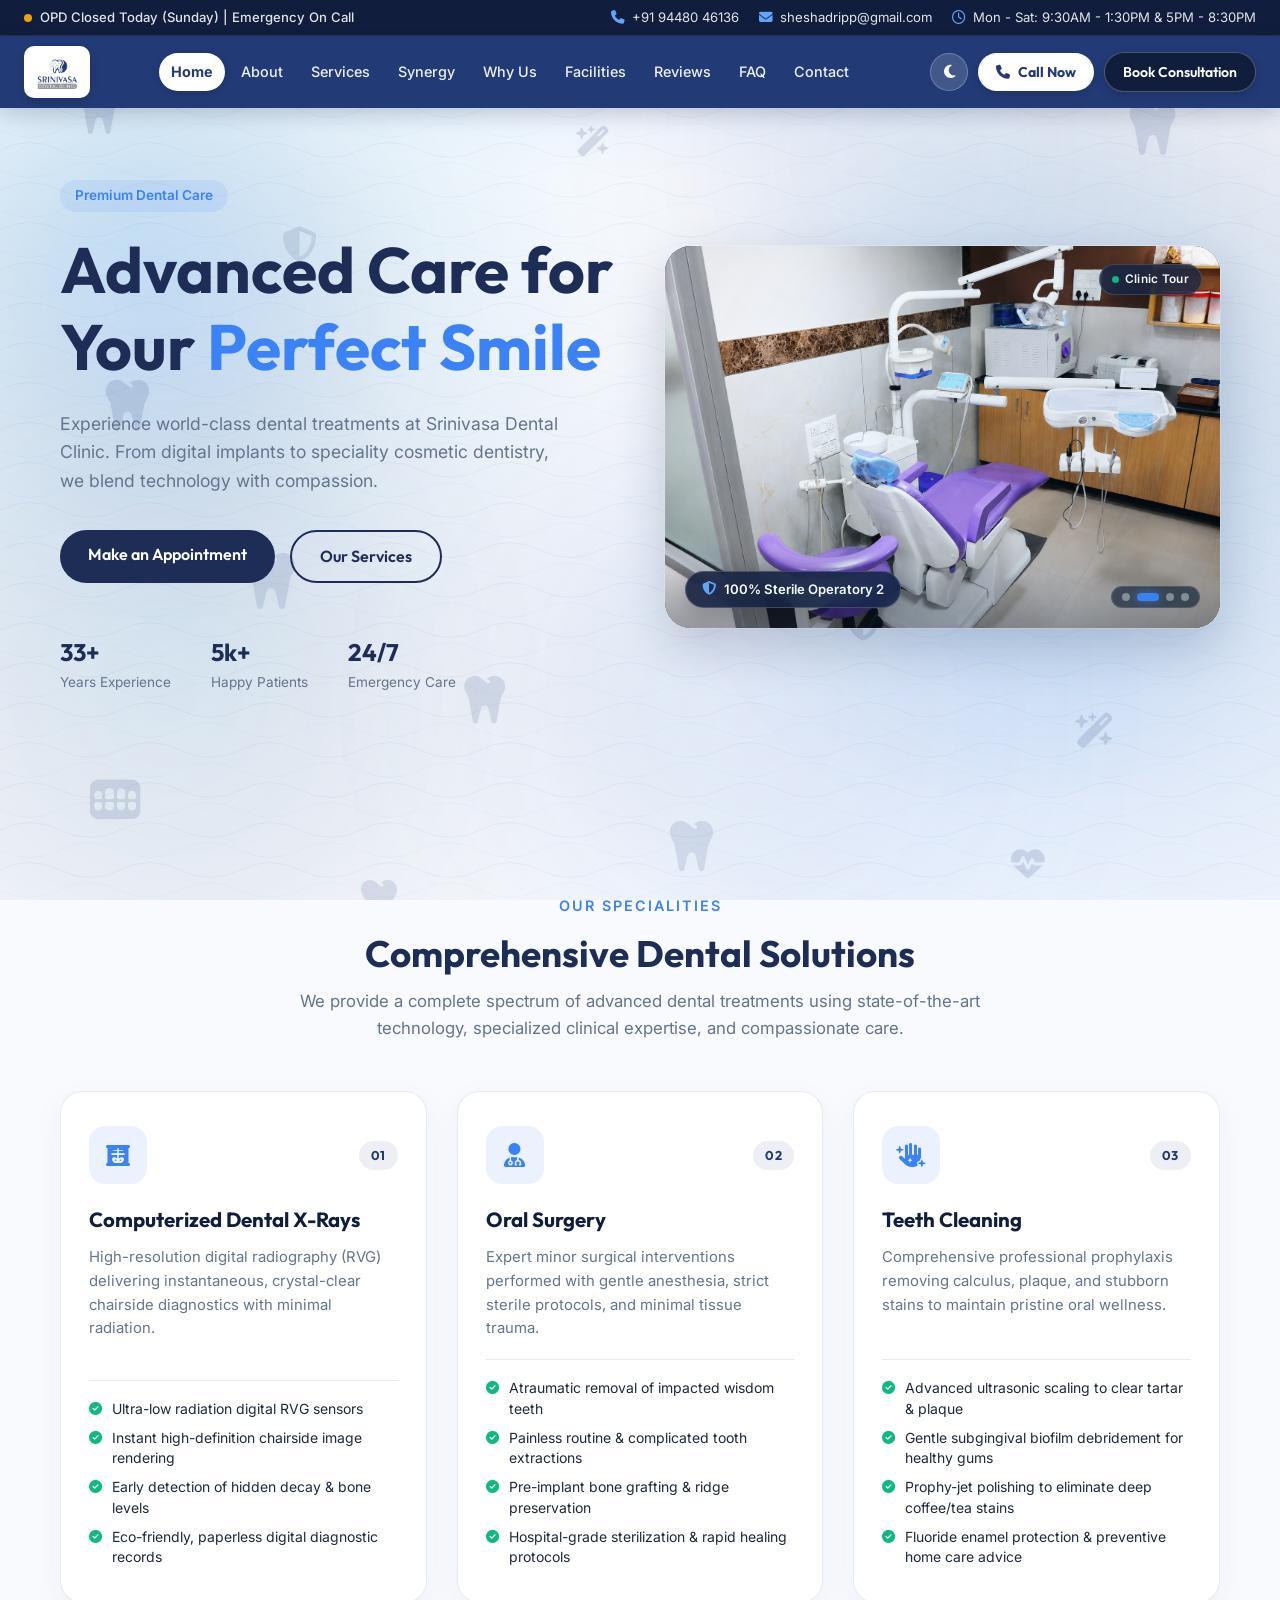
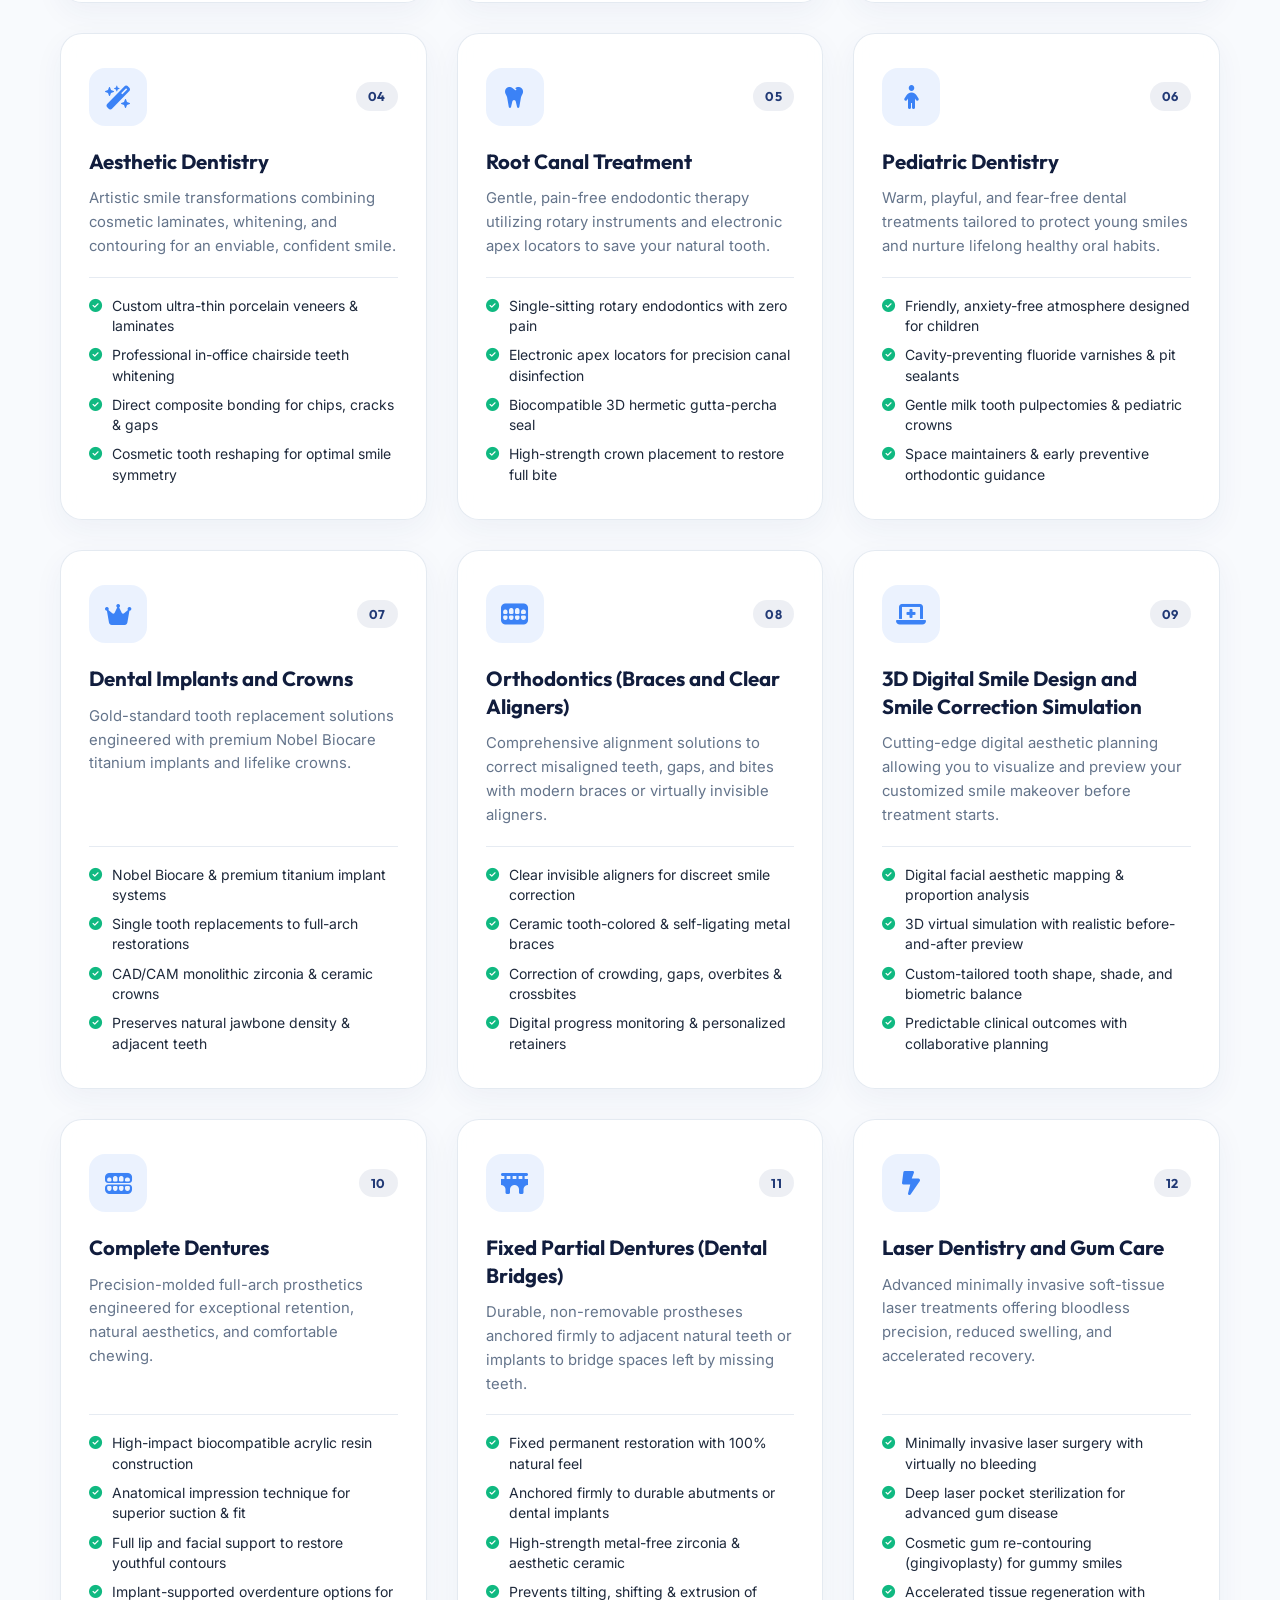
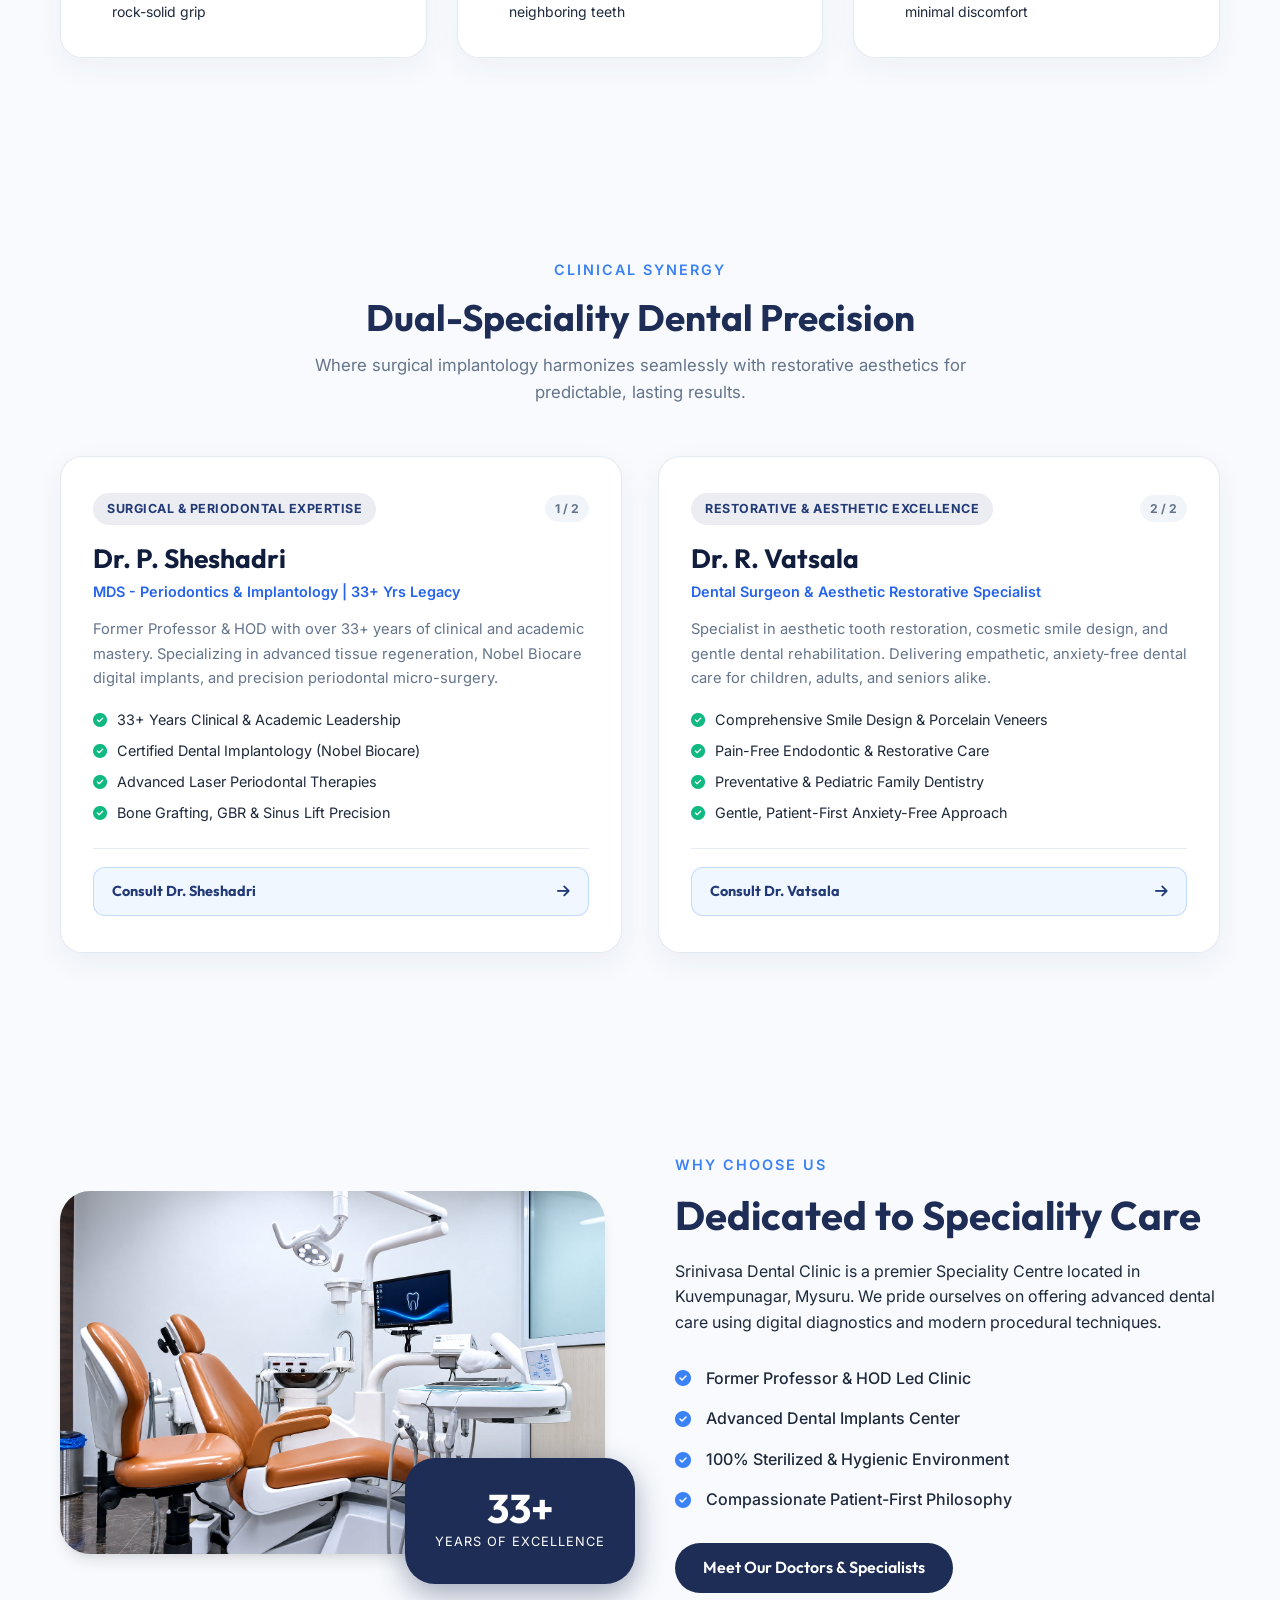
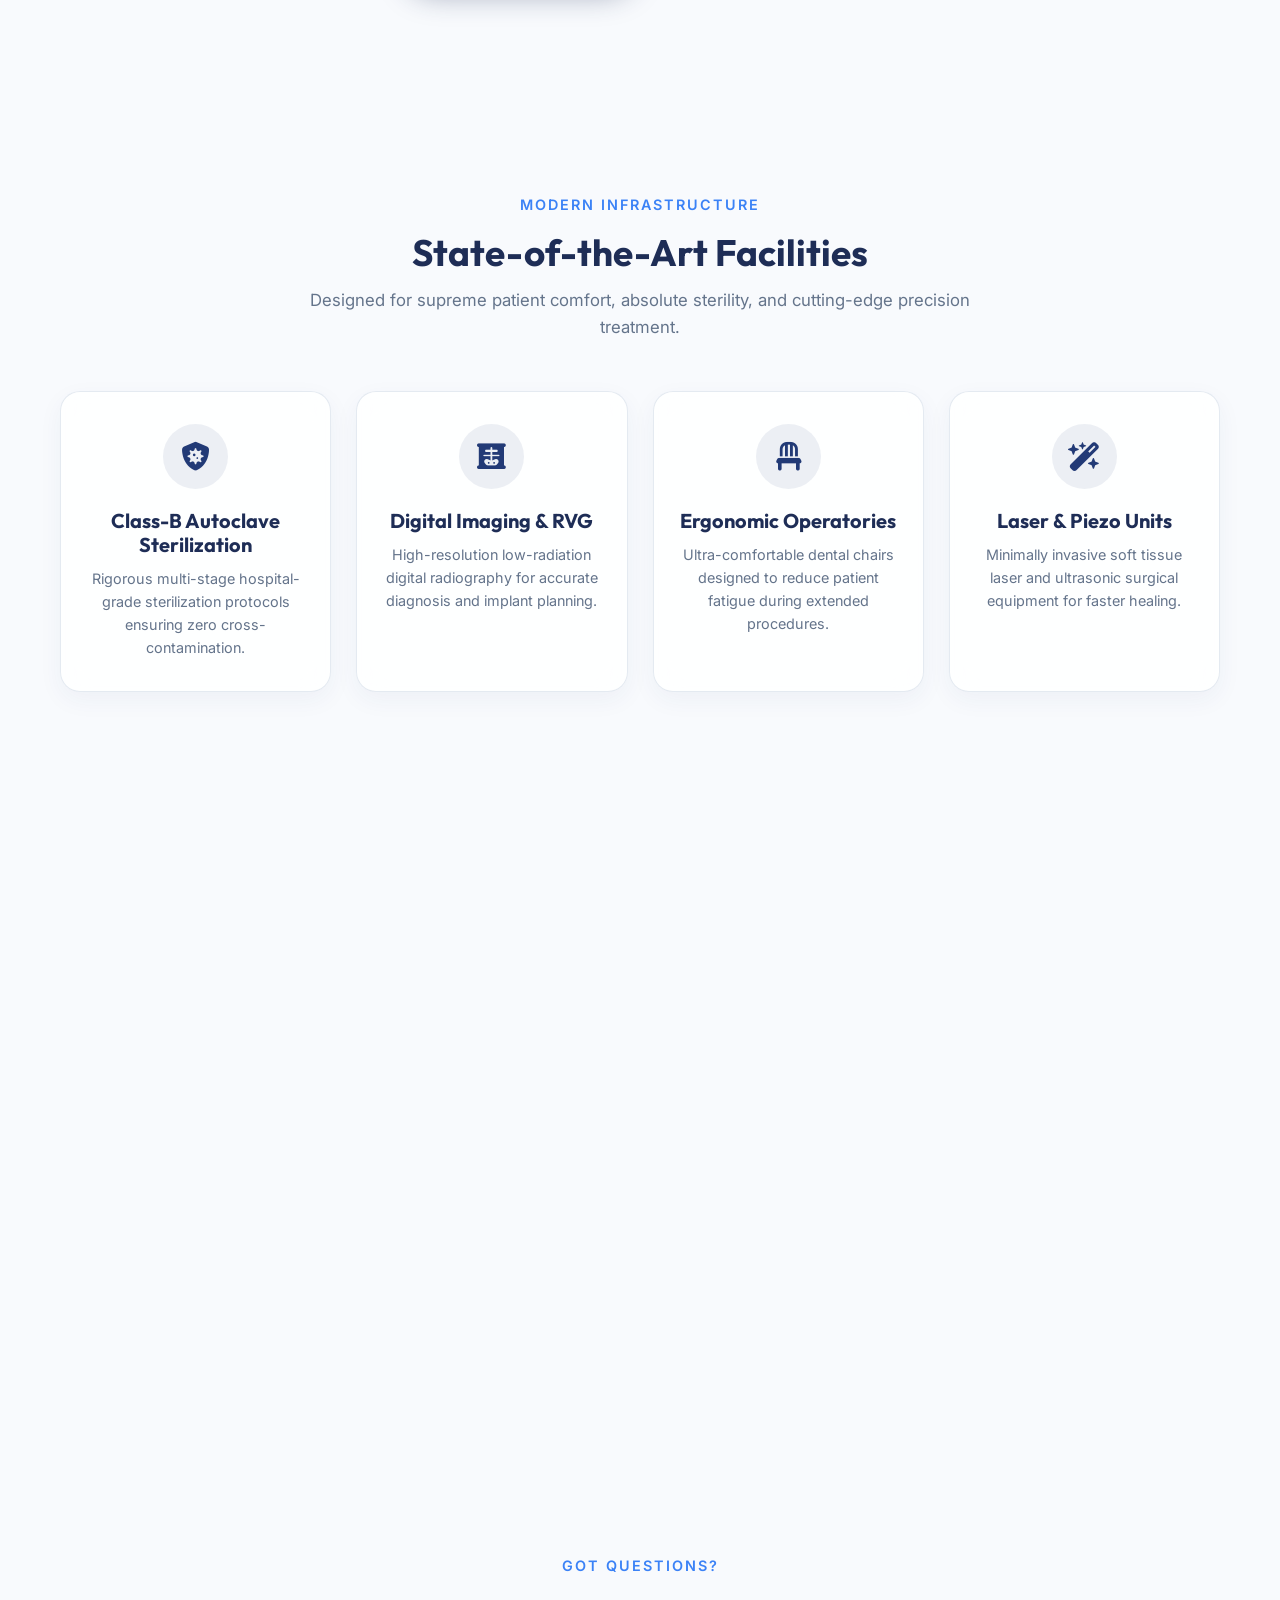
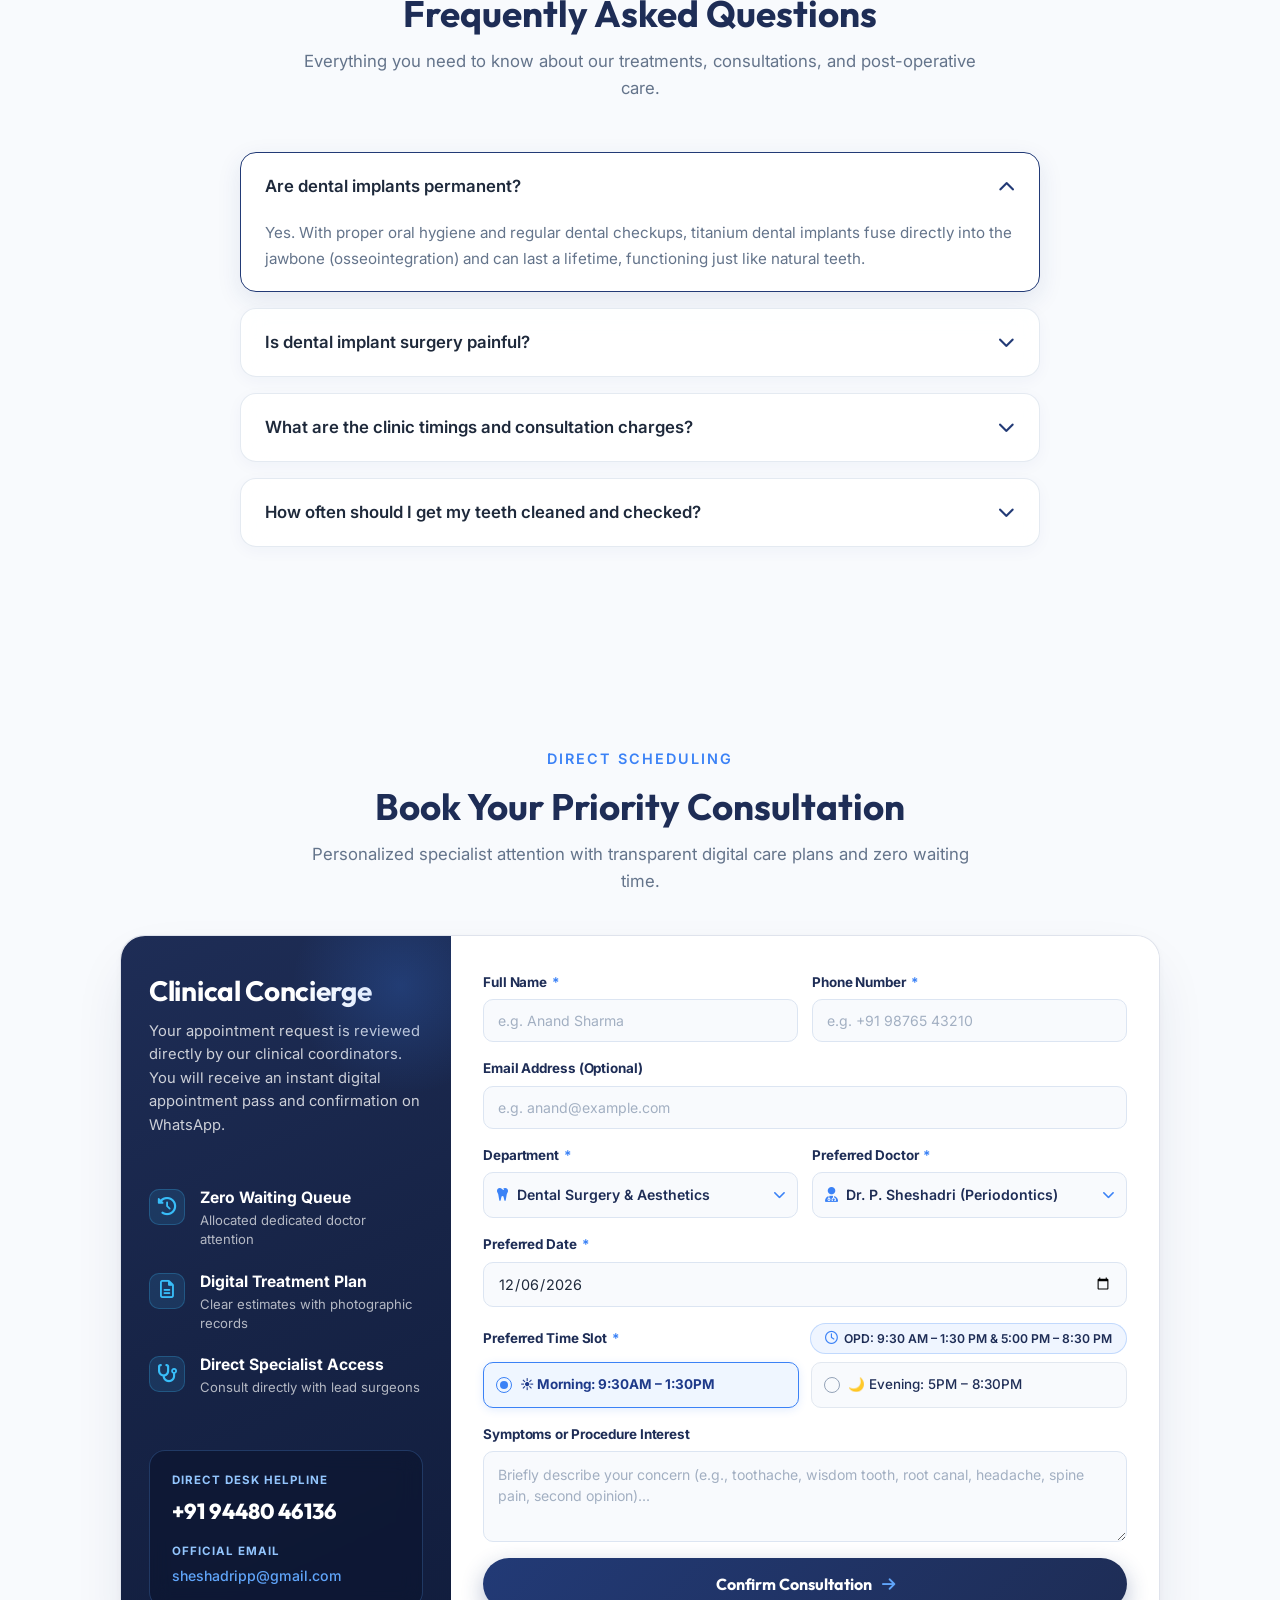
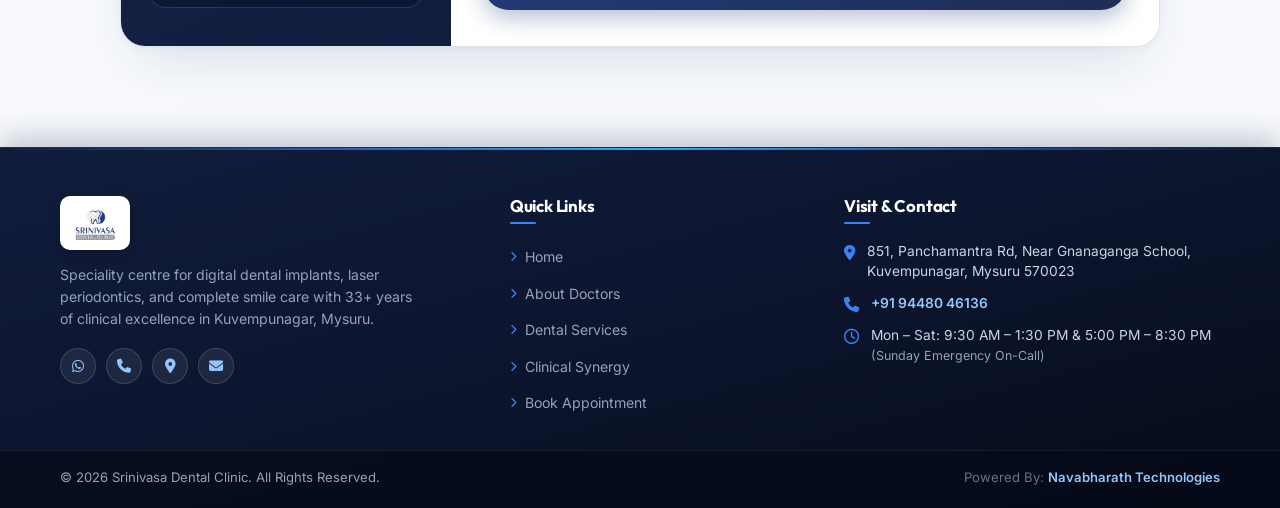
==== commit ea49c9de: "pushh" ====
--- a/index.html
+++ b/index.html
@@ -4,9 +4,60 @@
 <head>
     <meta charset="UTF-8">
     <meta name="viewport" content="width=device-width, initial-scale=1.0">
-    <title>Srinivasa Dental Clinic | Dental Implants & Speciality Centre</title>
+    <title>Srinivasa Dental Clinic | Best Dental Clinic &amp; Implant Centre in Mysuru</title>
     <meta name="description"
-        content="Srinivasa Dental Clinic - Premium dental care and speciality implants centre with modern technology.">
+        content="Srinivasa Dental Clinic &amp; Implant Centre – Top-rated dental clinic in Kuvempunagar, Mysuru. Specializing in advanced dental implants, laser periodontics, root canals, and cosmetic smile care with 33+ years of clinical excellence.">
+    <meta name="keywords"
+        content="best dental clinic, dental clinic near me, best dentist near me, dental clinic in mysuru, dental clinic kuvempunagar, best dental clinic in mysuru, dental implants mysuru, dentist in mysuru, dr p sheshadri, dr r vatsala, srinivasa dental clinic, root canal treatment mysuru, cosmetic dentistry mysuru, teeth whitening mysuru, pediatric dentist mysuru, emergency dental clinic mysuru">
+    <meta name="author" content="Dr. P. Sheshadri (MDS)">
+    <meta name="robots" content="index, follow">
+
+    <!-- Open Graph / Social Media -->
+    <meta property="og:type" content="website">
+    <meta property="og:title" content="Srinivasa Dental Clinic | Best Dental Clinic &amp; Implant Centre in Mysuru">
+    <meta property="og:description" content="Top-rated dental clinic in Kuvempunagar, Mysuru. Specializing in advanced dental implants, periodontics, root canals, and complete smile care with 33+ years of clinical excellence.">
+    <meta property="og:image" content="assets/logo.png">
+
+    <!-- Local Business / Dentist Structured Data for Google Local Search -->
+    <script type="application/ld+json">
+    {
+      "@context": "https://schema.org",
+      "@type": "Dentist",
+      "name": "Srinivasa Dental Clinic & Implant Centre",
+      "image": "assets/logo.png",
+      "telephone": "+919448046136",
+      "email": "sheshadripp@gmail.com",
+      "address": {
+        "@type": "PostalAddress",
+        "streetAddress": "851, Panchamantra Rd, Near Gnanaganga School, E&F Block, Kuvempunagar",
+        "addressLocality": "Mysuru",
+        "addressRegion": "Karnataka",
+        "postalCode": "570023",
+        "addressCountry": "IN"
+      },
+      "openingHoursSpecification": [
+        {
+          "@type": "OpeningHoursSpecification",
+          "dayOfWeek": ["Monday", "Tuesday", "Wednesday", "Thursday", "Friday", "Saturday"],
+          "opens": "09:30",
+          "closes": "13:30"
+        },
+        {
+          "@type": "OpeningHoursSpecification",
+          "dayOfWeek": ["Monday", "Tuesday", "Wednesday", "Thursday", "Friday", "Saturday"],
+          "opens": "17:00",
+          "closes": "20:30"
+        }
+      ],
+      "medicalSpecialty": ["Dentistry", "Periodontics", "Implantology"]
+    }
+    </script>
+    <!-- Favicon (Data URI for local file:// & static files for web/hosting) -->
+    <link rel="icon" type="image/png" href="[data-uri]">
+    <link rel="icon" type="image/png" sizes="32x32" href="assets/favicon-32x32.png">
+    <link rel="icon" type="image/png" sizes="192x192" href="assets/favicon.png">
+    <link rel="apple-touch-icon" href="assets/favicon.png">
+    <link rel="shortcut icon" href="favicon.ico" type="image/x-icon">
     <!-- Google Fonts -->
     <link rel="preconnect" href="https://fonts.googleapis.com">
     <link rel="preconnect" href="https://fonts.gstatic.com" crossorigin>
@@ -144,8 +195,59 @@
                 </div>
             </div>
             <div class="hero-image-wrapper animate-fade">
-                <div class="hero-image-card">
-                    <img src="assets/hero-bg.png" alt="Modern Dental Clinic" class="hero-img">
+                <div class="hero-carousel-container" id="hero-carousel">
+                    <div class="hero-carousel-track" id="hero-carousel-track">
+                        <!-- Slide 1: Operatory 1 -->
+                        <div class="hero-slide active">
+                            <img src="assets/hero-bg.png" alt="Srinivasa Dental Operatory & RVG Suite" class="hero-img">
+                            <div class="hero-slide-badge">
+                                <i class="fa-solid fa-tooth"></i> Digital RVG &amp; Operatory 1
+                            </div>
+                        </div>
+                        <!-- Slide 2: Operatory 2 -->
+                        <div class="hero-slide">
+                            <img src="assets/hero2.png" alt="Advanced Sterilization & Operatory 2" class="hero-img">
+                            <div class="hero-slide-badge">
+                                <i class="fa-solid fa-shield-halved"></i> 100% Sterile Operatory 2
+                            </div>
+                        </div>
+                        <!-- Slide 3: Consultation Suite -->
+                        <div class="hero-slide">
+                            <img src="assets/hero3.png" alt="Specialist Consultation Suite" class="hero-img">
+                            <div class="hero-slide-badge">
+                                <i class="fa-solid fa-user-doctor"></i> Senior Specialist Consultation Suite
+                            </div>
+                        </div>
+                        <!-- Slide 4: Ergonomic Implant Setup -->
+                        <div class="hero-slide">
+                            <img src="assets/tech-bg.png" alt="Advanced Ergonomic Dental Setup" class="hero-img">
+                            <div class="hero-slide-badge">
+                                <i class="fa-solid fa-wand-magic-sparkles"></i> Ergonomic Implant Chair
+                            </div>
+                        </div>
+                    </div>
+
+                    <!-- Carousel Controls -->
+                    <button type="button" class="hero-carousel-arrow hero-prev-btn" id="hero-carousel-prev" aria-label="Previous Slide">
+                        <i class="fa-solid fa-chevron-left"></i>
+                    </button>
+                    <button type="button" class="hero-carousel-arrow hero-next-btn" id="hero-carousel-next" aria-label="Next Slide">
+                        <i class="fa-solid fa-chevron-right"></i>
+                    </button>
+
+                    <!-- Indicators / Dots -->
+                    <div class="hero-carousel-dots" id="hero-carousel-dots">
+                        <button type="button" class="hero-dot active" data-slide="0" aria-label="Slide 1"></button>
+                        <button type="button" class="hero-dot" data-slide="1" aria-label="Slide 2"></button>
+                        <button type="button" class="hero-dot" data-slide="2" aria-label="Slide 3"></button>
+                        <button type="button" class="hero-dot" data-slide="3" aria-label="Slide 4"></button>
+                    </div>
+
+                    <!-- Live Clinical Tour Pill -->
+                    <div class="hero-live-pill">
+                        <span class="live-dot"></span>
+                        <span>Clinic Tour</span>
+                    </div>
                 </div>
             </div>
         </div>
--- a/style.css
+++ b/style.css
@@ -549,11 +549,199 @@
     position: relative;
 }
 
-.hero-image-card {
+/* ========================================================
+   HERO AUTO CAROUSEL SYSTEM
+   ======================================================== */
+.hero-carousel-container {
+    position: relative;
+    border-radius: 26px;
+    overflow: hidden;
+    box-shadow: 0 20px 50px rgba(17, 29, 61, 0.18), 0 0 0 1px rgba(255, 255, 255, 0.35);
+    background: #0f172a;
+    aspect-ratio: 16 / 11;
+    width: 100%;
+    max-width: 580px;
+    margin: 0 auto;
+    user-select: none;
+}
+
+[data-theme="dark"] .hero-carousel-container {
+    box-shadow: 0 25px 60px rgba(0, 0, 0, 0.55), 0 0 0 1px rgba(255, 255, 255, 0.1);
+}
+
+.hero-carousel-track {
+    display: flex;
+    width: 100%;
+    height: 100%;
+    transition: transform 0.65s cubic-bezier(0.25, 1, 0.5, 1);
+}
+
+.hero-slide {
+    flex: 0 0 100%;
+    width: 100%;
+    height: 100%;
+    position: relative;
+    overflow: hidden;
+}
+
+.hero-slide img {
+    width: 100%;
+    height: 100%;
+    object-fit: cover;
+    display: block;
+}
+
+/* Subtle gradient at bottom for badge contrast */
+.hero-slide::after {
+    content: '';
+    position: absolute;
+    bottom: 0;
+    left: 0;
+    right: 0;
+    height: 85px;
+    background: linear-gradient(180deg, transparent 0%, rgba(15, 23, 42, 0.35) 100%);
+    pointer-events: none;
+}
+
+/* Slide Badge */
+.hero-slide-badge {
+    position: absolute;
+    bottom: 20px;
+    left: 20px;
+    background: rgba(17, 29, 61, 0.85);
+    backdrop-filter: blur(12px);
+    -webkit-backdrop-filter: blur(12px);
+    border: 1px solid rgba(255, 255, 255, 0.18);
+    color: #FFFFFF;
+    font-size: 0.82rem;
+    font-weight: 600;
+    padding: 7px 16px;
     border-radius: 30px;
-    overflow: hidden;
-    box-shadow: 20px 20px 60px rgba(0, 0, 0, 0.1);
-    position: relative;
+    display: inline-flex;
+    align-items: center;
+    gap: 8px;
+    box-shadow: 0 8px 24px rgba(0, 0, 0, 0.25);
+    z-index: 3;
+    pointer-events: none;
+    transition: transform 0.3s ease;
+}
+
+.hero-slide-badge i {
+    color: #60A5FA;
+    font-size: 0.85rem;
+}
+
+/* Floating Live Tour Pill */
+.hero-live-pill {
+    position: absolute;
+    top: 18px;
+    right: 18px;
+    background: rgba(17, 29, 61, 0.75);
+    backdrop-filter: blur(10px);
+    -webkit-backdrop-filter: blur(10px);
+    border: 1px solid rgba(255, 255, 255, 0.15);
+    color: #FFFFFF;
+    font-size: 0.74rem;
+    font-weight: 600;
+    padding: 5px 12px;
+    border-radius: 20px;
+    display: inline-flex;
+    align-items: center;
+    gap: 6px;
+    z-index: 3;
+    letter-spacing: 0.3px;
+    box-shadow: 0 4px 15px rgba(0, 0, 0, 0.2);
+}
+
+.live-dot {
+    width: 7px;
+    height: 7px;
+    background: #10B981;
+    border-radius: 50%;
+    display: inline-block;
+    animation: livePulse 2s infinite;
+}
+
+@keyframes livePulse {
+    0% { box-shadow: 0 0 0 0 rgba(16, 185, 129, 0.7); }
+    70% { box-shadow: 0 0 0 6px rgba(16, 185, 129, 0); }
+    100% { box-shadow: 0 0 0 0 rgba(16, 185, 129, 0); }
+}
+
+/* Carousel Navigation Arrows */
+.hero-carousel-arrow {
+    position: absolute;
+    top: 50%;
+    transform: translateY(-50%);
+    width: 38px;
+    height: 38px;
+    border-radius: 50%;
+    background: rgba(255, 255, 255, 0.9);
+    border: 1px solid rgba(255, 255, 255, 0.5);
+    color: #1E2D56;
+    display: flex;
+    align-items: center;
+    justify-content: center;
+    cursor: pointer;
+    z-index: 4;
+    font-size: 0.85rem;
+    transition: all 0.25s ease;
+    opacity: 0;
+    box-shadow: 0 4px 16px rgba(0, 0, 0, 0.2);
+}
+
+.hero-carousel-container:hover .hero-carousel-arrow {
+    opacity: 1;
+}
+
+.hero-prev-btn {
+    left: 14px;
+}
+
+.hero-next-btn {
+    right: 14px;
+}
+
+.hero-carousel-arrow:hover {
+    background: #3B82F6;
+    color: #FFFFFF;
+    border-color: #3B82F6;
+    transform: translateY(-50%) scale(1.08);
+}
+
+/* Dots / Indicators */
+.hero-carousel-dots {
+    position: absolute;
+    bottom: 20px;
+    right: 20px;
+    display: flex;
+    align-items: center;
+    gap: 7px;
+    z-index: 4;
+    background: rgba(15, 23, 42, 0.65);
+    backdrop-filter: blur(8px);
+    -webkit-backdrop-filter: blur(8px);
+    padding: 6px 10px;
+    border-radius: 20px;
+    border: 1px solid rgba(255, 255, 255, 0.12);
+}
+
+.hero-dot {
+    width: 8px;
+    height: 8px;
+    border-radius: 50%;
+    background: rgba(255, 255, 255, 0.4);
+    border: none;
+    cursor: pointer;
+    padding: 0;
+    transition: all 0.3s ease;
+}
+
+.hero-dot.active {
+    width: 22px;
+    border-radius: 10px;
+    background: #3B82F6;
+    box-shadow: 0 0 10px rgba(59, 130, 246, 0.6);
 }
 
 /* Services Section */
@@ -1914,24 +2102,74 @@
 
     /* Hero Section Phone View */
     .hero-section {
-        padding: 115px 0 45px;
+        padding: 155px 0 50px;
     }
 
     .hero-content {
         grid-template-columns: 1fr;
-        gap: 30px;
+        gap: 28px;
         text-align: center;
     }
 
     .hero-image-wrapper {
         order: -1;
-    }
-
-    .hero-image-card {
-        max-width: 400px;
+        margin-top: 10px;
+        margin-bottom: 12px;
+    }
+
+    .hero-image-card,
+    .hero-carousel-container {
+        max-width: 440px;
+        width: 100%;
         margin: 0 auto;
-        border-radius: 20px;
-        box-shadow: 0 10px 30px rgba(0, 0, 0, 0.12);
+        border-radius: 22px;
+        box-shadow: 0 12px 36px rgba(0, 0, 0, 0.15);
+        overflow: hidden;
+    }
+
+    .hero-carousel-arrow {
+        opacity: 0.85;
+        width: 34px;
+        height: 34px;
+        font-size: 0.78rem;
+    }
+
+    .hero-prev-btn {
+        left: 10px;
+    }
+
+    .hero-next-btn {
+        right: 10px;
+    }
+
+    .hero-slide-badge {
+        bottom: 12px;
+        left: 12px;
+        font-size: 0.75rem;
+        padding: 6px 12px;
+    }
+
+    .hero-carousel-dots {
+        bottom: 12px;
+        right: 12px;
+        padding: 4px 8px;
+        gap: 5px;
+    }
+
+    .hero-dot {
+        width: 6px;
+        height: 6px;
+    }
+
+    .hero-dot.active {
+        width: 16px;
+    }
+
+    .hero-live-pill {
+        top: 12px;
+        right: 12px;
+        font-size: 0.68rem;
+        padding: 4px 9px;
     }
 
     .hero-text h1 {
@@ -3199,6 +3437,10 @@
         padding: 6px 10px;
     }
 
+    .hero-section {
+        padding: 145px 0 40px;
+    }
+
     .hero-text h1 {
         font-size: 1.95rem;
     }
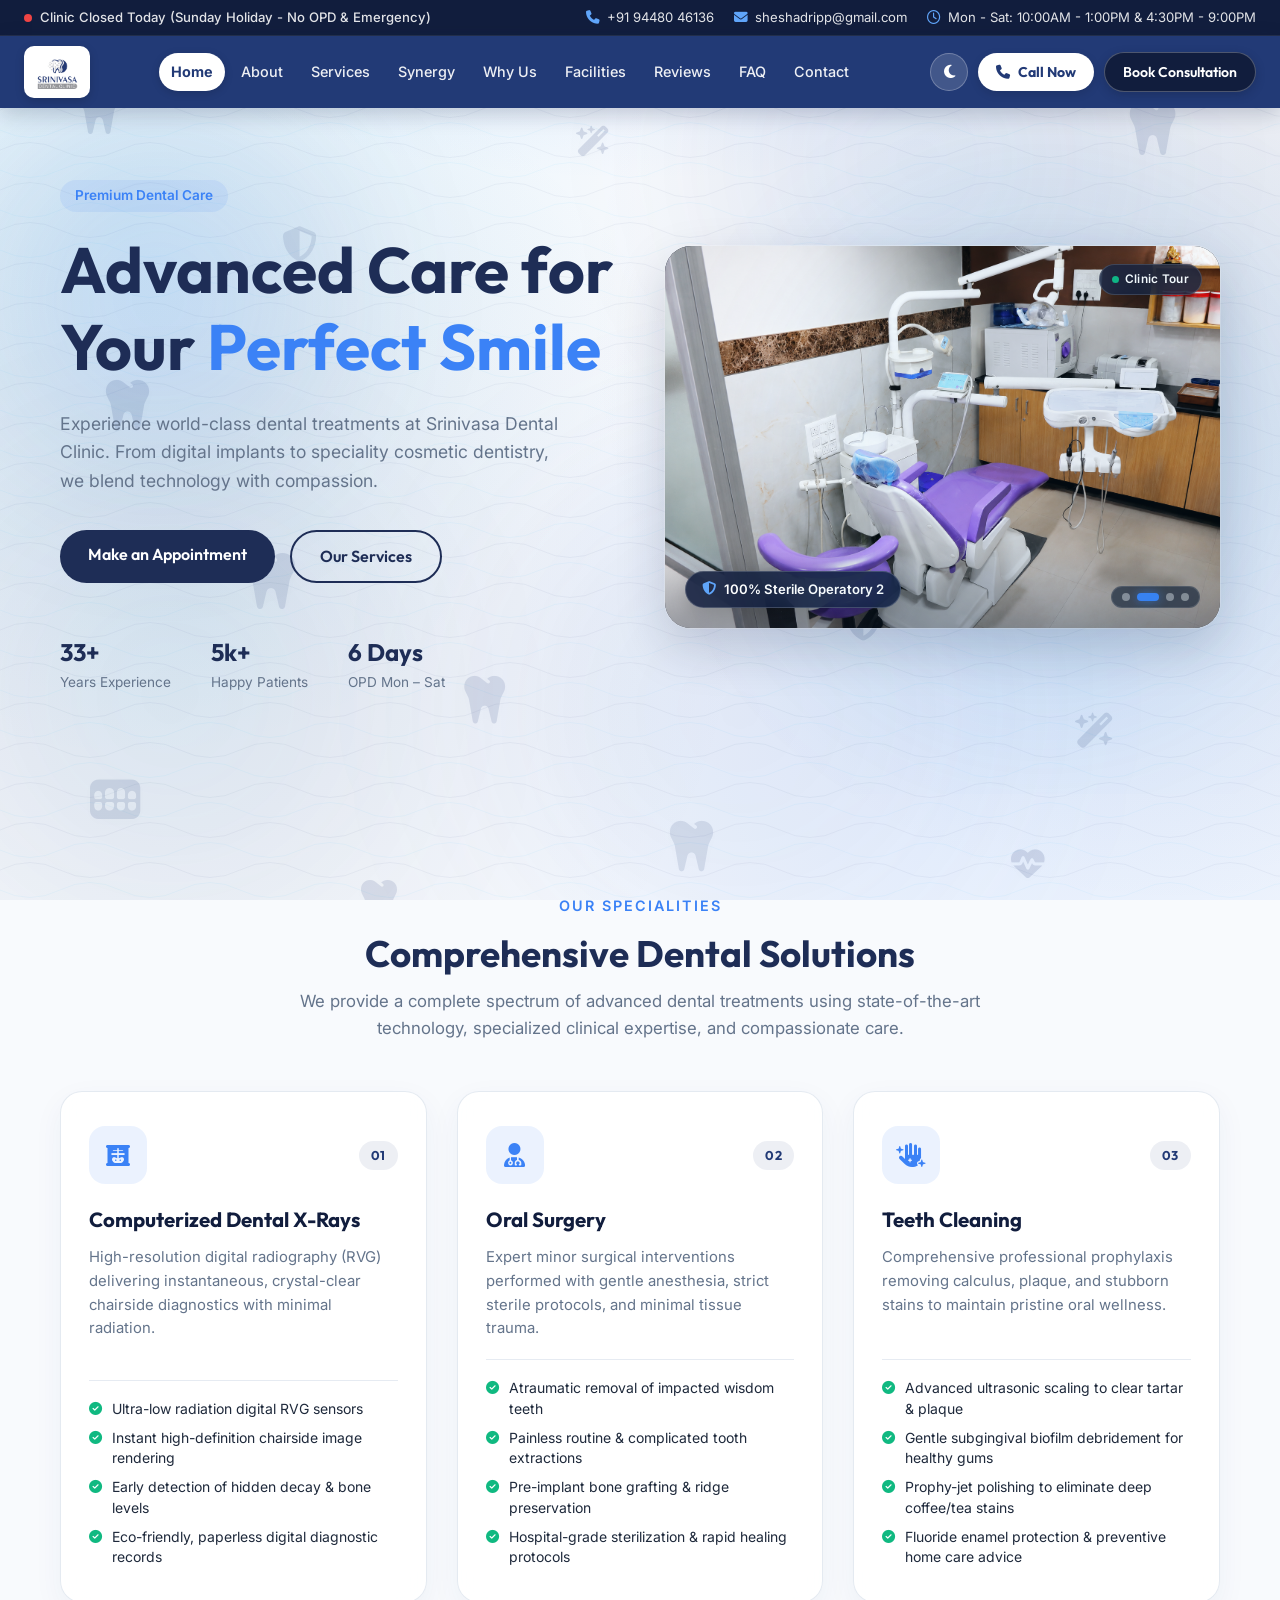
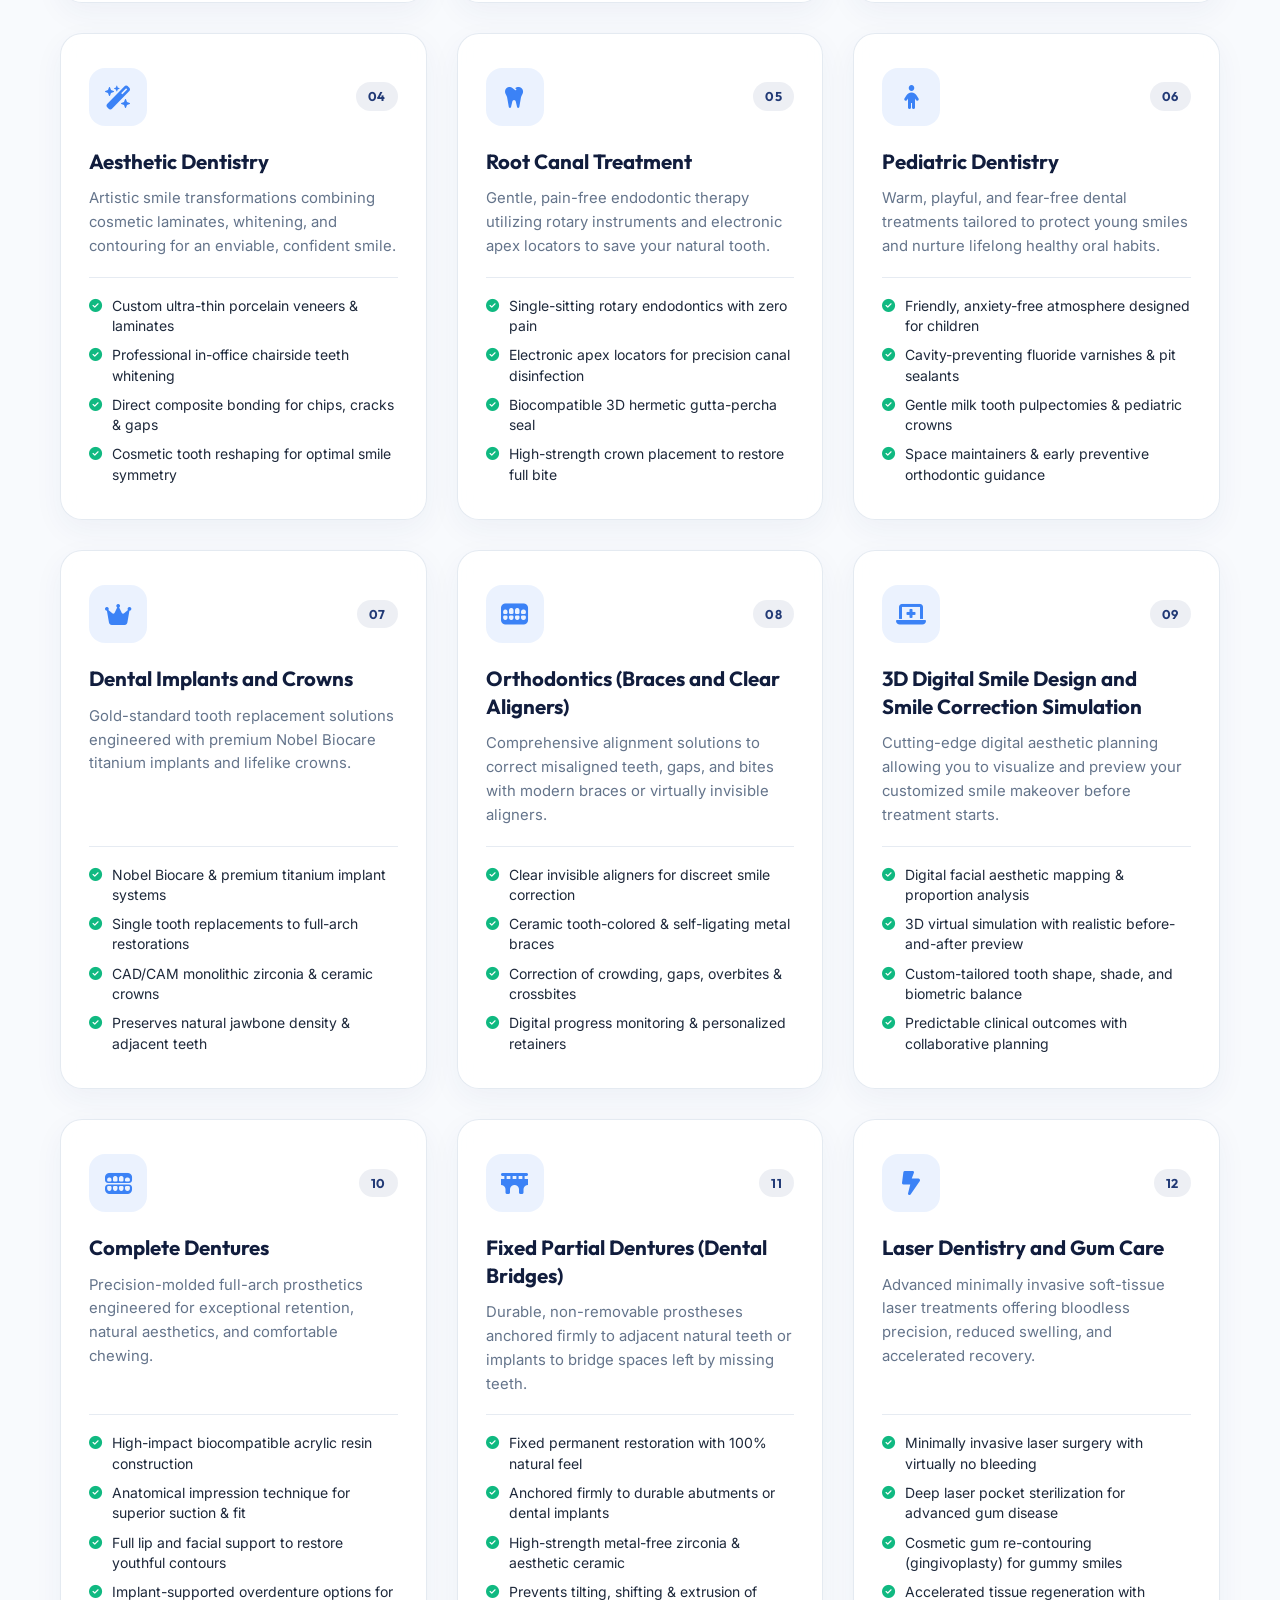
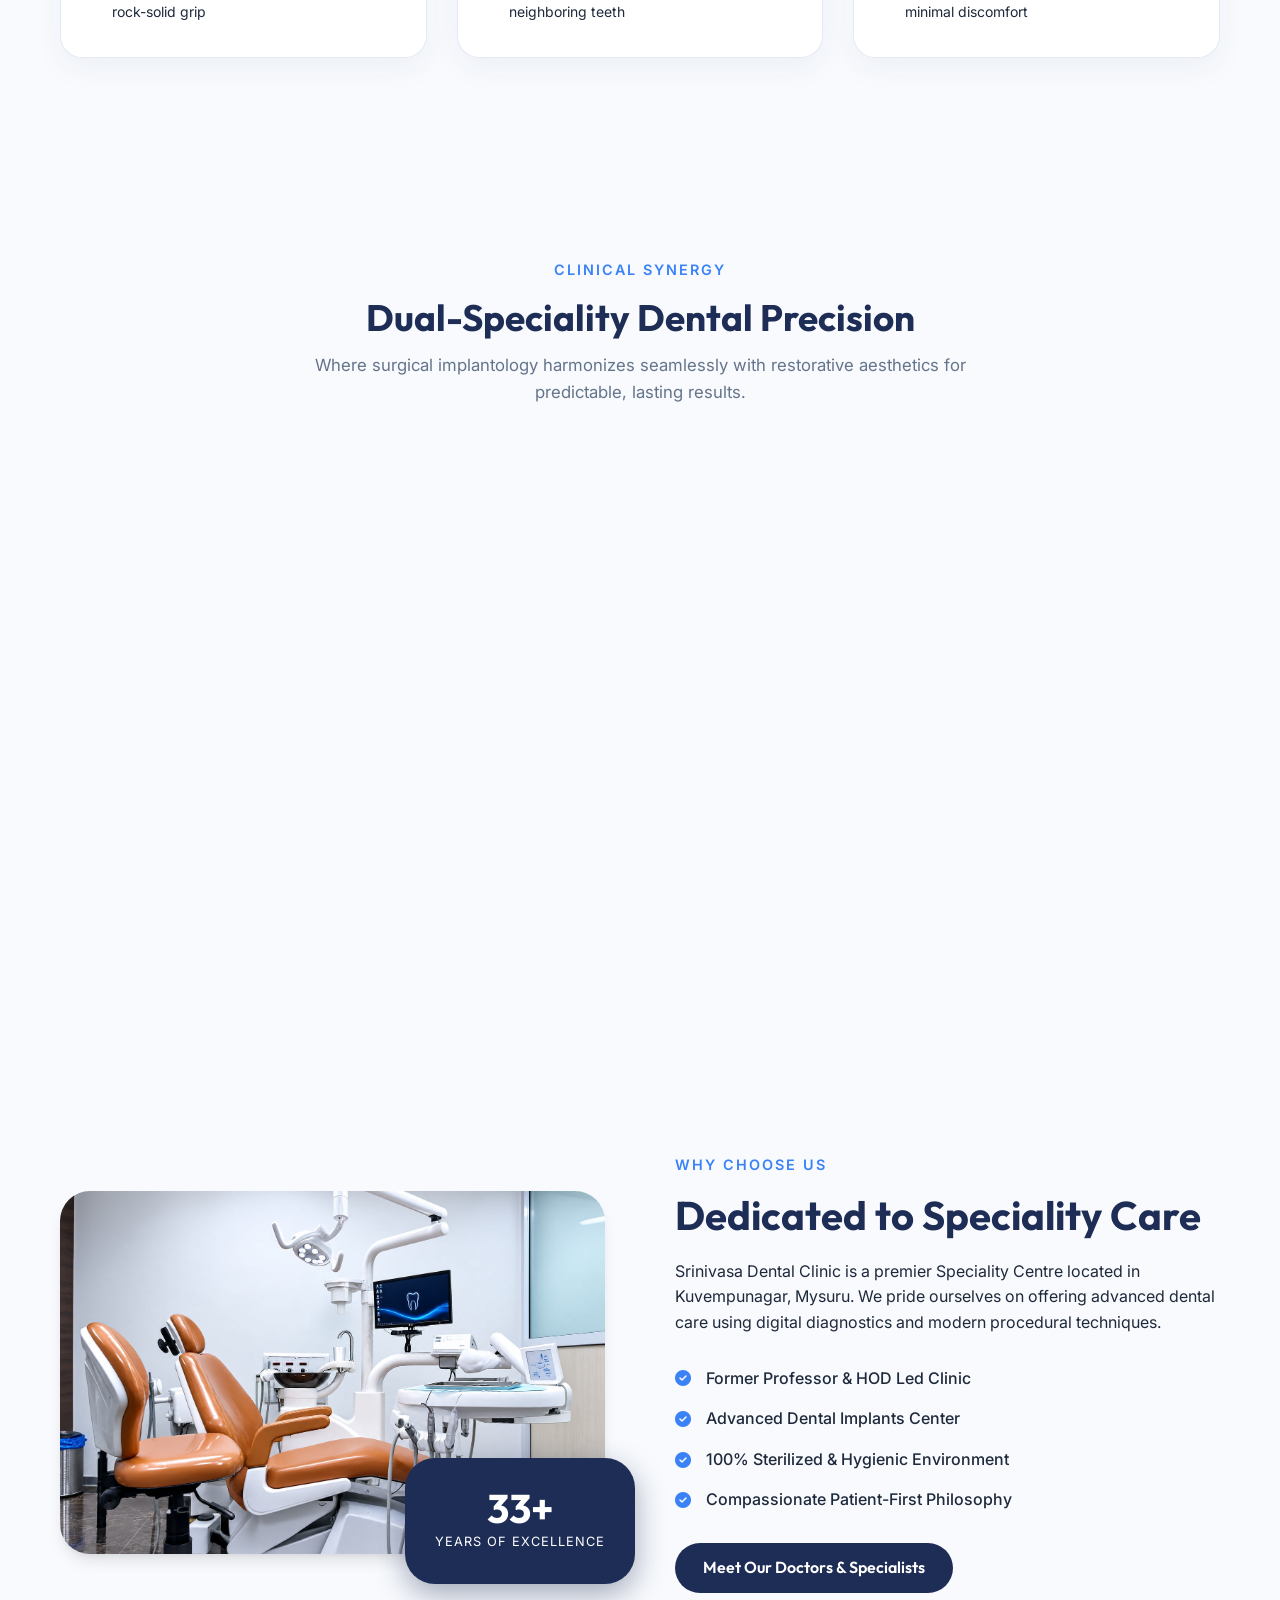
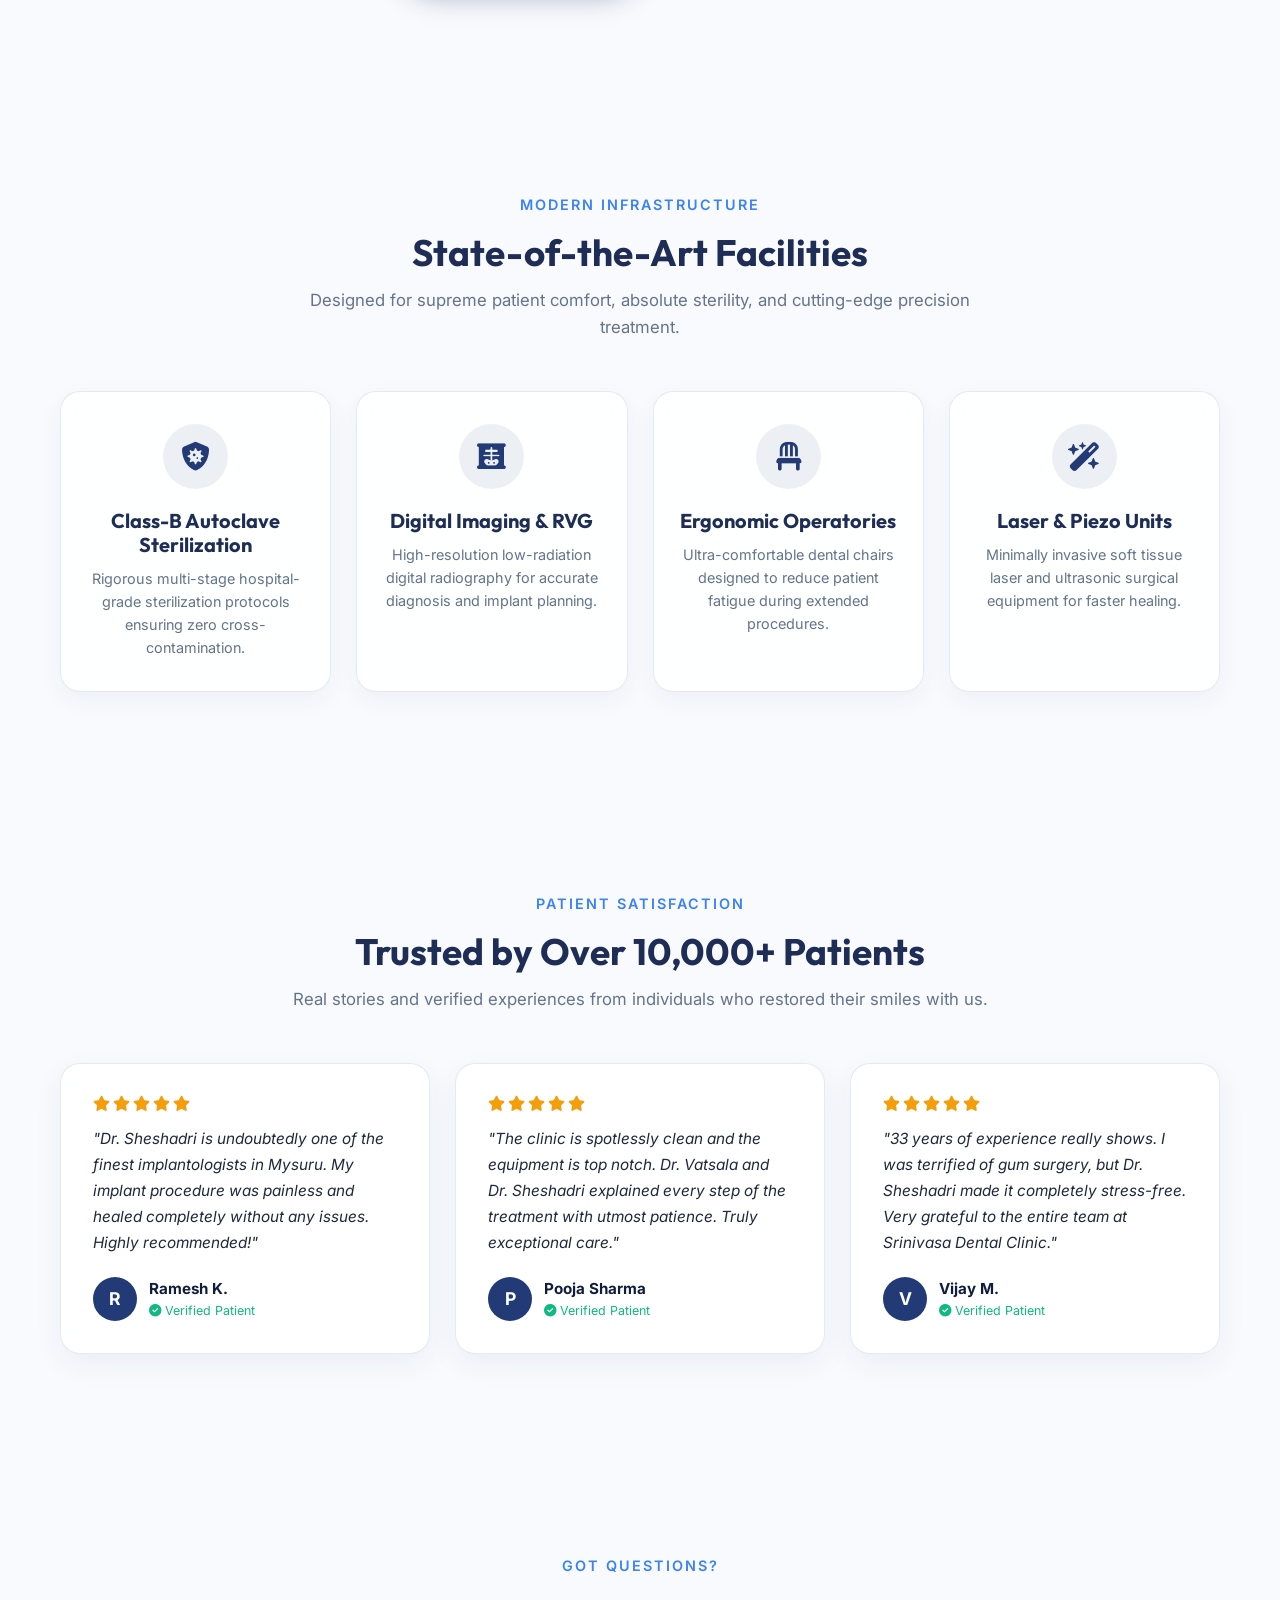
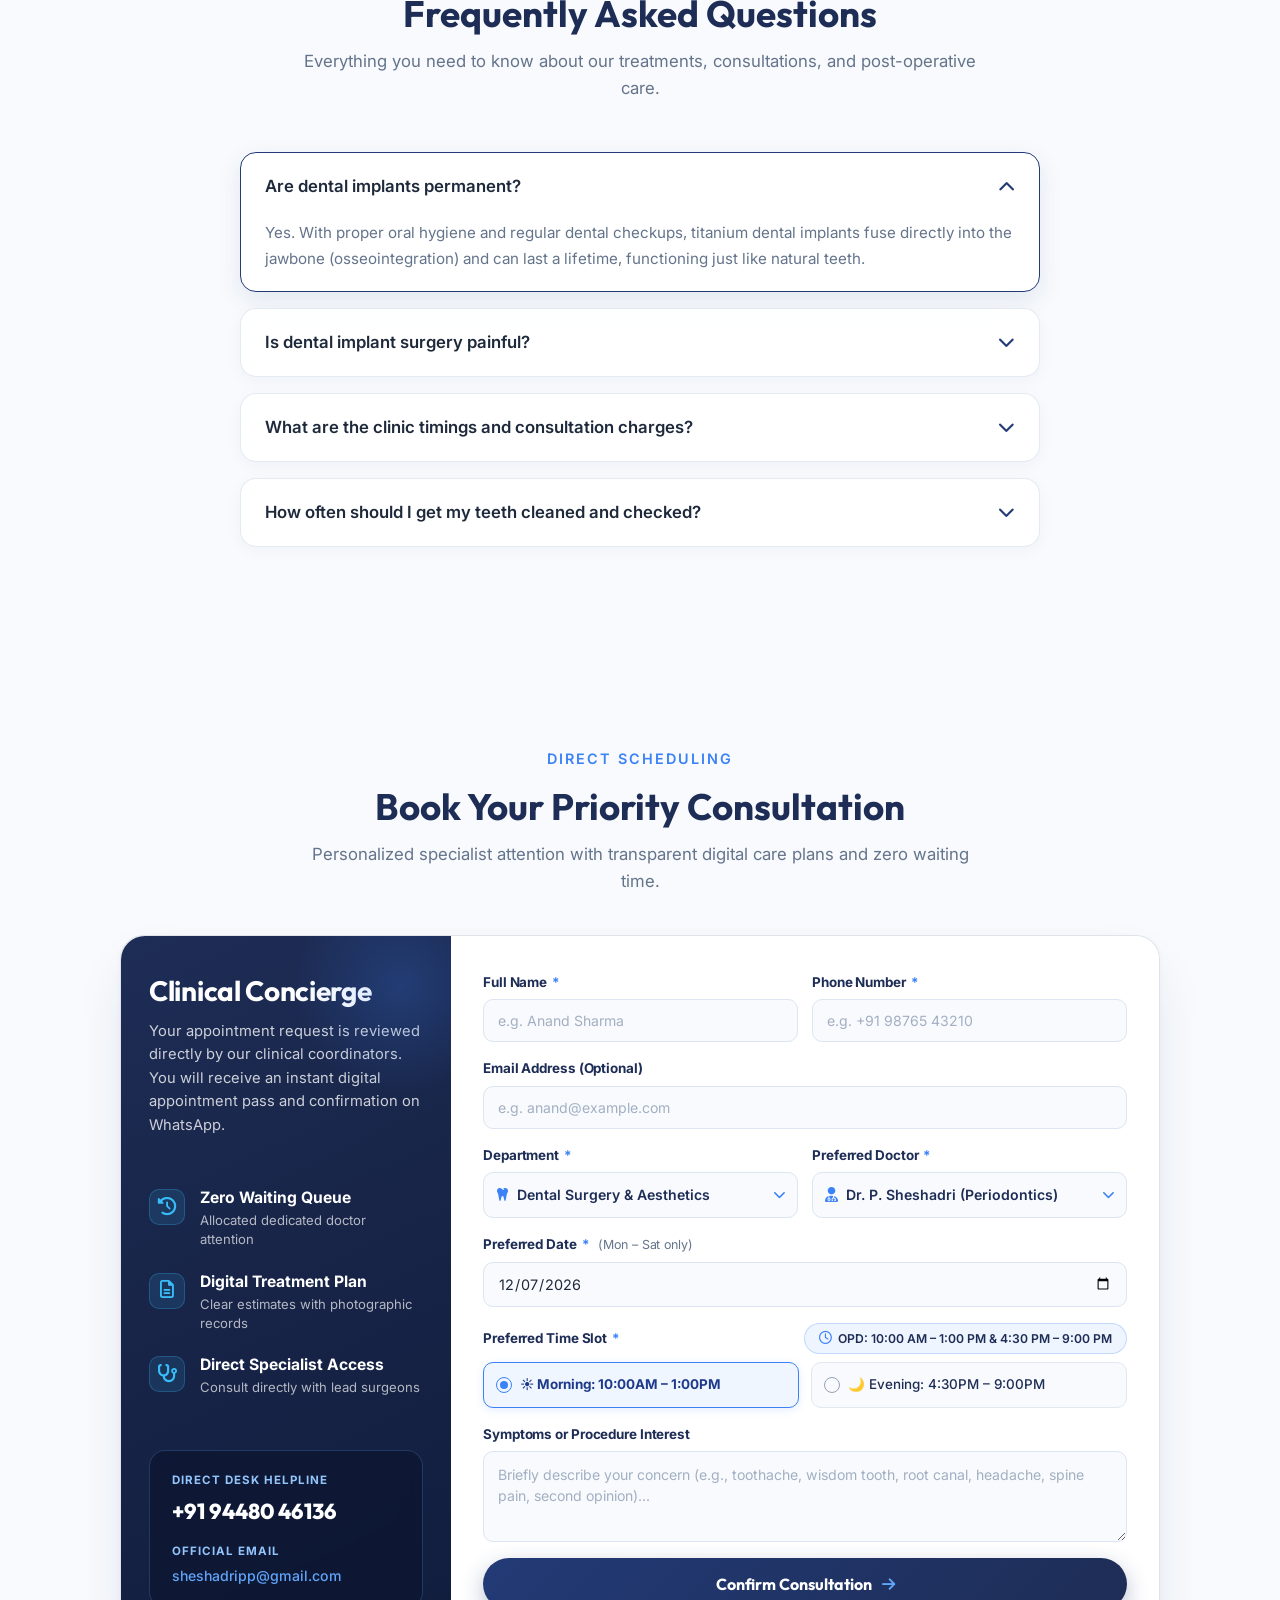
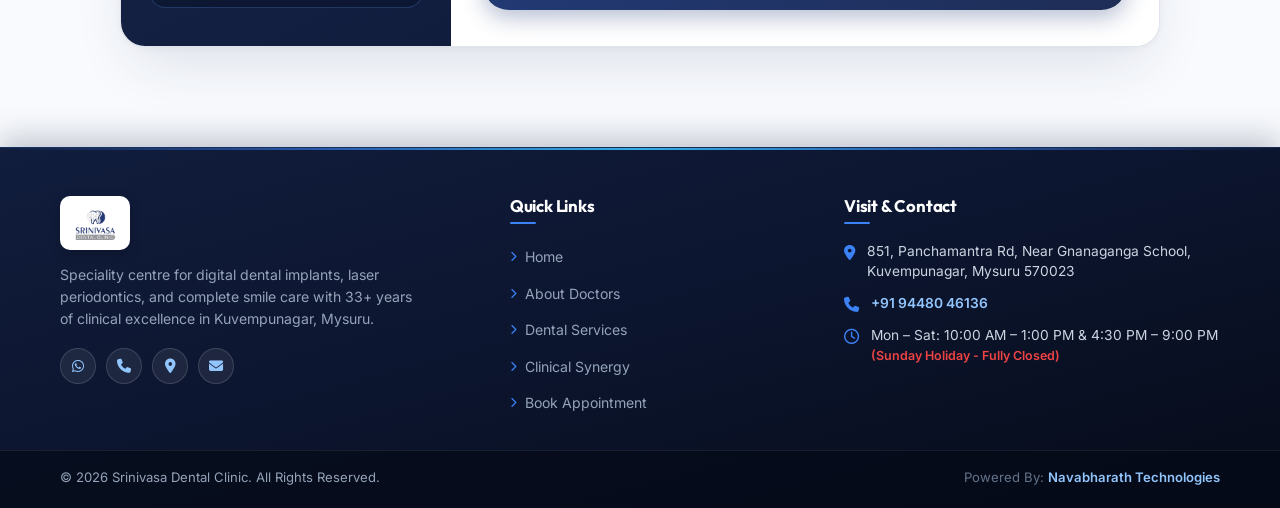
==== commit b971182a: "push" ====
--- a/index.html
+++ b/index.html
@@ -8,7 +8,7 @@
     <meta name="description"
         content="Srinivasa Dental Clinic &amp; Implant Centre – Top-rated dental clinic in Kuvempunagar, Mysuru. Specializing in advanced dental implants, laser periodontics, root canals, and cosmetic smile care with 33+ years of clinical excellence.">
     <meta name="keywords"
-        content="best dental clinic, dental clinic near me, best dentist near me, dental clinic in mysuru, dental clinic kuvempunagar, best dental clinic in mysuru, dental implants mysuru, dentist in mysuru, dr p sheshadri, dr r vatsala, srinivasa dental clinic, root canal treatment mysuru, cosmetic dentistry mysuru, teeth whitening mysuru, pediatric dentist mysuru, emergency dental clinic mysuru">
+        content="best dental clinic, dental clinic near me, best dentist near me, dental clinic in mysuru, dental clinic kuvempunagar, best dental clinic in mysuru, dental implants mysuru, dentist in mysuru, dr p sheshadri, dr r vatsala, srinivasa dental clinic, root canal treatment mysuru, cosmetic dentistry mysuru, teeth whitening mysuru, pediatric dentist mysuru, specialist dental clinic mysuru">
     <meta name="author" content="Dr. P. Sheshadri (MDS)">
     <meta name="robots" content="index, follow">
 
@@ -39,14 +39,14 @@
         {
           "@type": "OpeningHoursSpecification",
           "dayOfWeek": ["Monday", "Tuesday", "Wednesday", "Thursday", "Friday", "Saturday"],
-          "opens": "09:30",
-          "closes": "13:30"
+          "opens": "10:00",
+          "closes": "13:00"
         },
         {
           "@type": "OpeningHoursSpecification",
           "dayOfWeek": ["Monday", "Tuesday", "Wednesday", "Thursday", "Friday", "Saturday"],
-          "opens": "17:00",
-          "closes": "20:30"
+          "opens": "16:30",
+          "closes": "21:00"
         }
       ],
       "medicalSpecialty": ["Dentistry", "Periodontics", "Implantology"]
@@ -104,7 +104,7 @@
             <div class="header-container topbar-container">
                 <div class="topbar-status">
                     <span class="status-dot"></span>
-                    <span id="opd-status-text">Morning OPD Active Now | Kuvempunagar (Until 1:30 PM)</span>
+                    <span id="opd-status-text">Morning OPD Active Now | Kuvempunagar (Until 1:00 PM)</span>
                 </div>
                 <div class="topbar-right">
                     <a href="tel:+919448046136" class="topbar-link">
@@ -117,7 +117,7 @@
                     </a>
                     <div class="topbar-link topbar-hours">
                         <i class="fa-regular fa-clock"></i>
-                        <span>Mon - Sat: 9:30AM - 1:30PM &amp; 5PM - 8:30PM</span>
+                        <span>Mon - Sat: 10:00AM - 1:00PM &amp; 4:30PM - 9:00PM</span>
                     </div>
                 </div>
             </div>
@@ -189,8 +189,8 @@
                         <span class="stat-label">Happy Patients</span>
                     </div>
                     <div class="stat-item">
-                        <span class="stat-number">24/7</span>
-                        <span class="stat-label">Emergency Care</span>
+                        <span class="stat-number">6 Days</span>
+                        <span class="stat-label">OPD Mon – Sat</span>
                     </div>
                 </div>
             </div>
@@ -690,7 +690,7 @@
                         <i class="fa-solid fa-chevron-down"></i>
                     </div>
                     <div class="faq-answer">
-                        <p>Our OPD runs Monday through Saturday from 9:30 AM to 1:30 PM (Morning Session) and 5:00 PM to 8:30 PM (Evening Session). Sundays are reserved for emergencies on call. You can schedule an appointment by calling +91 94480 46136.</p>
+                        <p>Our OPD runs Monday through Saturday from 10:00 AM to 1:00 PM (Morning Session) and 4:30 PM to 9:00 PM (Evening Session). Sundays are fully closed (Weekly Holiday — No OPD or Emergency visits). You can schedule your consultation for Monday through Saturday by calling +91 94480 46136 or via our online booking form.</p>
                     </div>
                 </div>
                 <div class="faq-item">
@@ -944,8 +944,12 @@
                         <!-- Row 4: Preferred Date -->
                         <div class="rf-row">
                             <div class="rf-field">
-                                <label class="rf-label" for="rf-date">Preferred Date <span class="rf-req">*</span></label>
+                                <label class="rf-label" for="rf-date">Preferred Date <span class="rf-req">*</span> <span style="font-size: 0.78rem; font-weight: normal; color: var(--text-muted); margin-left: 6px;">(Mon – Sat only)</span></label>
                                 <input type="date" id="rf-date" name="date" class="rf-input rf-date" required>
+                                <div id="rf-date-notice" class="rf-date-notice">
+                                    <i class="fa-solid fa-calendar-xmark"></i>
+                                    <span>Sundays are Clinic Holidays (Closed / No OPD &amp; No Emergency). Please choose Monday to Saturday.</span>
+                                </div>
                             </div>
                         </div>
 
@@ -955,19 +959,19 @@
                                 <label class="rf-label mb-0">Preferred Time Slot <span class="rf-req">*</span></label>
                                 <div class="rf-timing-pill">
                                     <i class="fa-regular fa-clock"></i>
-                                    <span id="rf-timing-text">OPD: 9:30 AM – 1:30 PM &amp; 5:00 PM – 8:30 PM</span>
+                                    <span id="rf-timing-text">OPD: 10:00 AM – 1:00 PM &amp; 4:30 PM – 9:00 PM</span>
                                 </div>
                             </div>
                             <div class="rf-slot-grid">
                                 <label class="rf-slot-card active" data-slot="morning">
-                                    <input type="radio" name="time_slot" value="Morning: 9:30AM – 1:30PM" checked class="rf-slot-radio">
+                                    <input type="radio" name="time_slot" value="Morning: 10:00AM – 1:00PM" checked class="rf-slot-radio">
                                     <span class="rf-radio-circle"></span>
-                                    <span class="rf-slot-title">☀️ Morning: 9:30AM – 1:30PM</span>
+                                    <span class="rf-slot-title">☀️ Morning: 10:00AM – 1:00PM</span>
                                 </label>
                                 <label class="rf-slot-card" data-slot="evening">
-                                    <input type="radio" name="time_slot" value="Evening: 5PM – 8:30PM" class="rf-slot-radio">
+                                    <input type="radio" name="time_slot" value="Evening: 4:30PM – 9:00PM" class="rf-slot-radio">
                                     <span class="rf-radio-circle"></span>
-                                    <span class="rf-slot-title">🌙 Evening: 5PM – 8:30PM</span>
+                                    <span class="rf-slot-title">🌙 Evening: 4:30PM – 9:00PM</span>
                                 </label>
                             </div>
                         </div>
@@ -1051,7 +1055,7 @@
                         </div>
                         <div class="f-contact-item">
                             <i class="fa-regular fa-clock"></i>
-                            <p class="fc-val">Mon – Sat: 9:30 AM – 1:30 PM &amp; 5:00 PM – 8:30 PM<br><span style="color: #94A3B8; font-size: 0.78rem;">(Sunday Emergency On-Call)</span></p>
+                            <p class="fc-val">Mon – Sat: 10:00 AM – 1:00 PM &amp; 4:30 PM – 9:00 PM<br><span style="color: #EF4444; font-size: 0.78rem; font-weight: 600;">(Sunday Holiday - Fully Closed)</span></p>
                         </div>
                     </div>
                 </div>
--- a/style.css
+++ b/style.css
@@ -1604,6 +1604,32 @@
     color: #FFFFFF;
 }
 
+/* Sunday Date Notice */
+.rf-date-notice {
+    display: none;
+    align-items: center;
+    gap: 9px;
+    margin-top: 8px;
+    padding: 10px 14px;
+    background: #FEF2F2;
+    border: 1.5px solid #FCA5A5;
+    border-radius: 10px;
+    color: #DC2626;
+    font-size: 0.84rem;
+    font-weight: 500;
+    line-height: 1.4;
+    animation: fadeIn 0.3s ease;
+}
+
+.rf-date-notice i {
+    font-size: 1rem;
+    flex-shrink: 0;
+}
+
+.rf-date-notice.show {
+    display: flex;
+}
+
 /* Success Card / Notification */
 .rf-success-banner {
     display: none;
@@ -3355,6 +3381,12 @@
     box-shadow: 0 8px 24px rgba(59, 130, 246, 0.4);
 }
 
+[data-theme="dark"] .rf-date-notice {
+    background: rgba(239, 68, 68, 0.12);
+    border-color: rgba(239, 68, 68, 0.35);
+    color: #F87171;
+}
+
 @media (max-width: 1080px) {
     .concierge-booking-card {
         grid-template-columns: 300px minmax(0, 1fr);
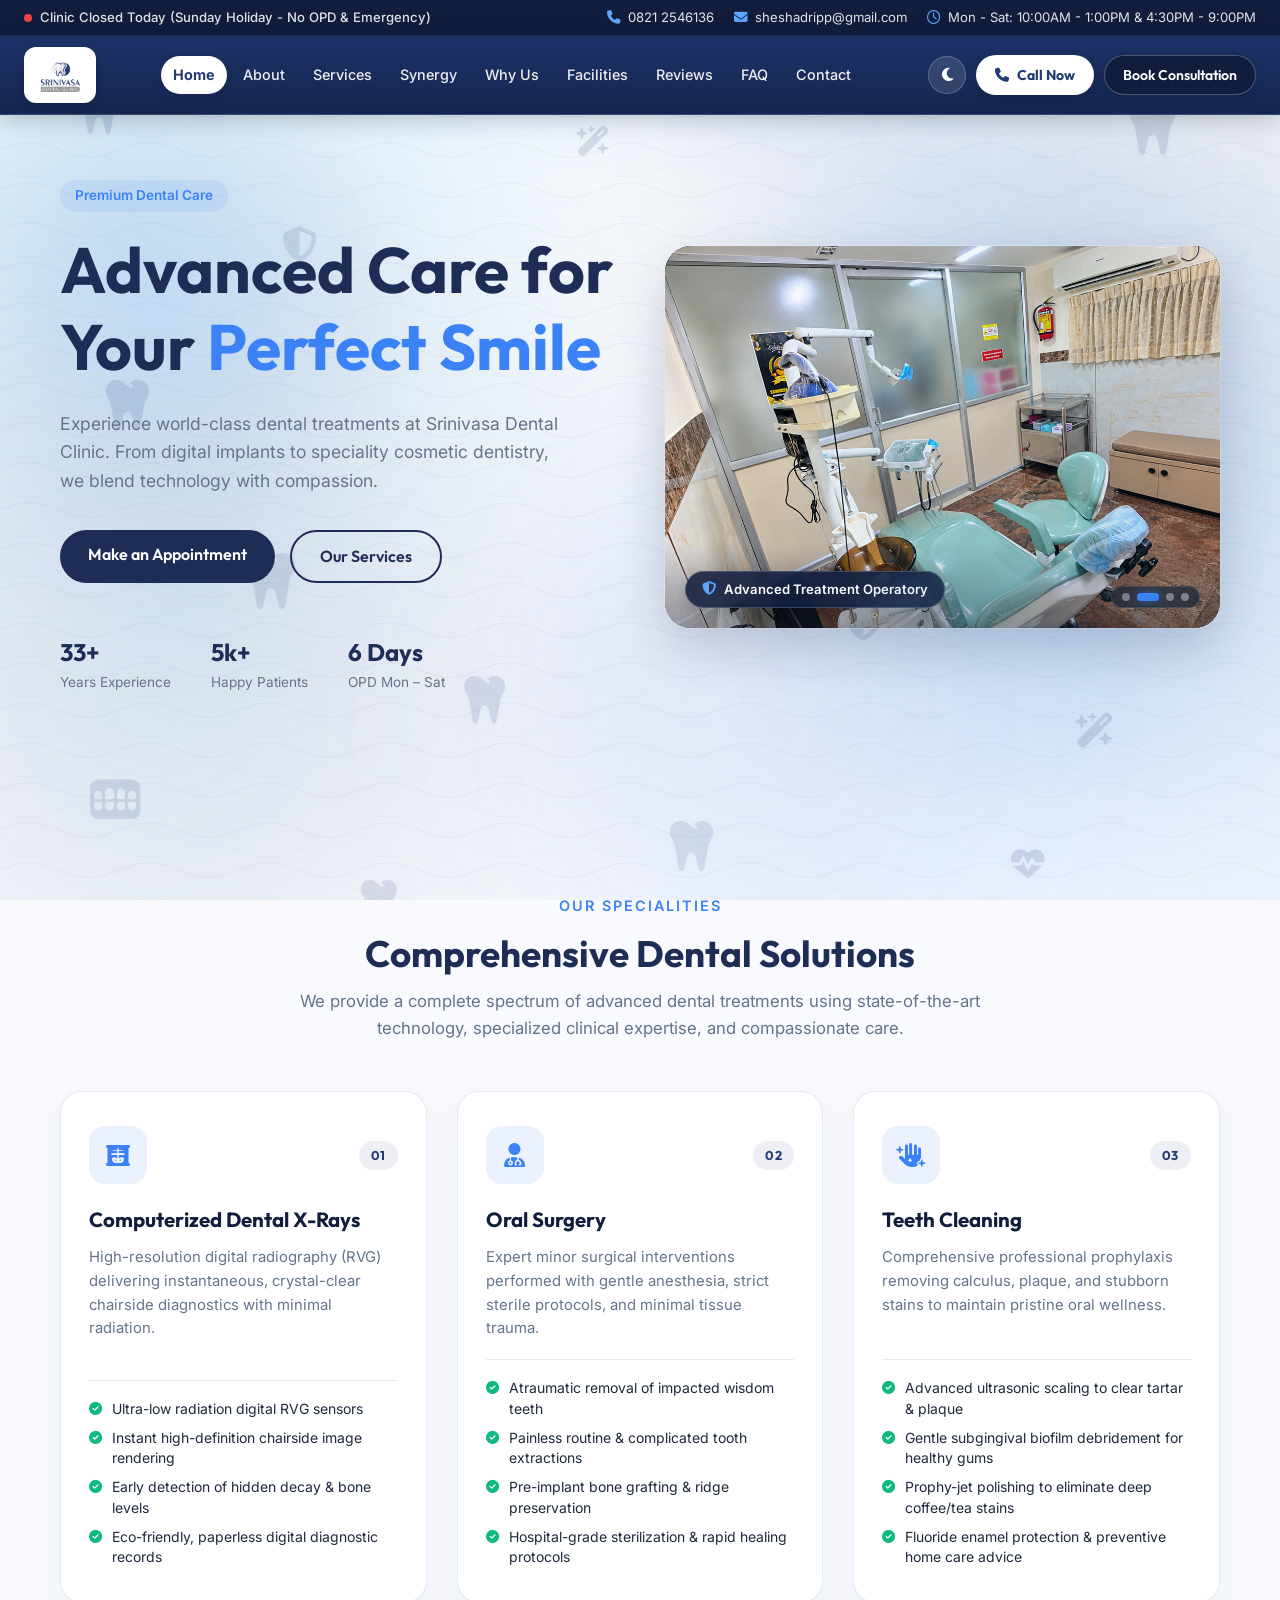
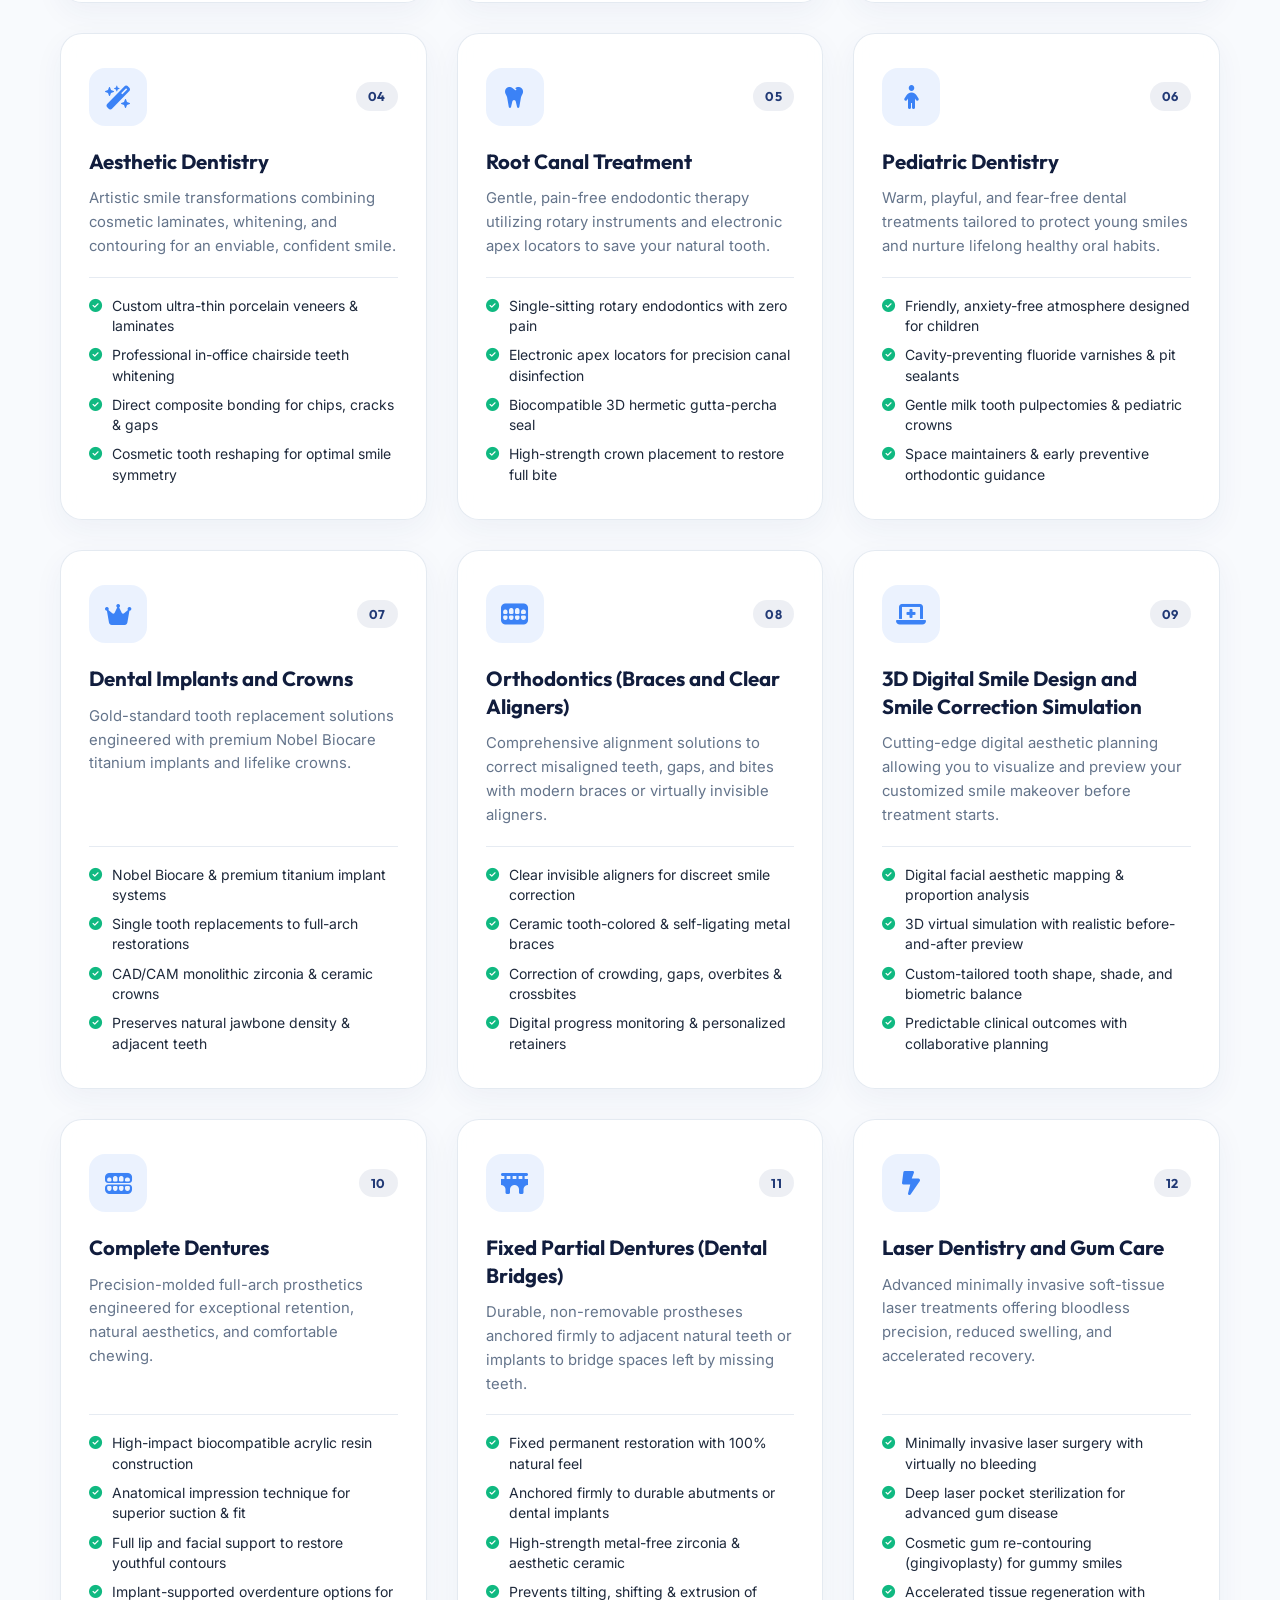
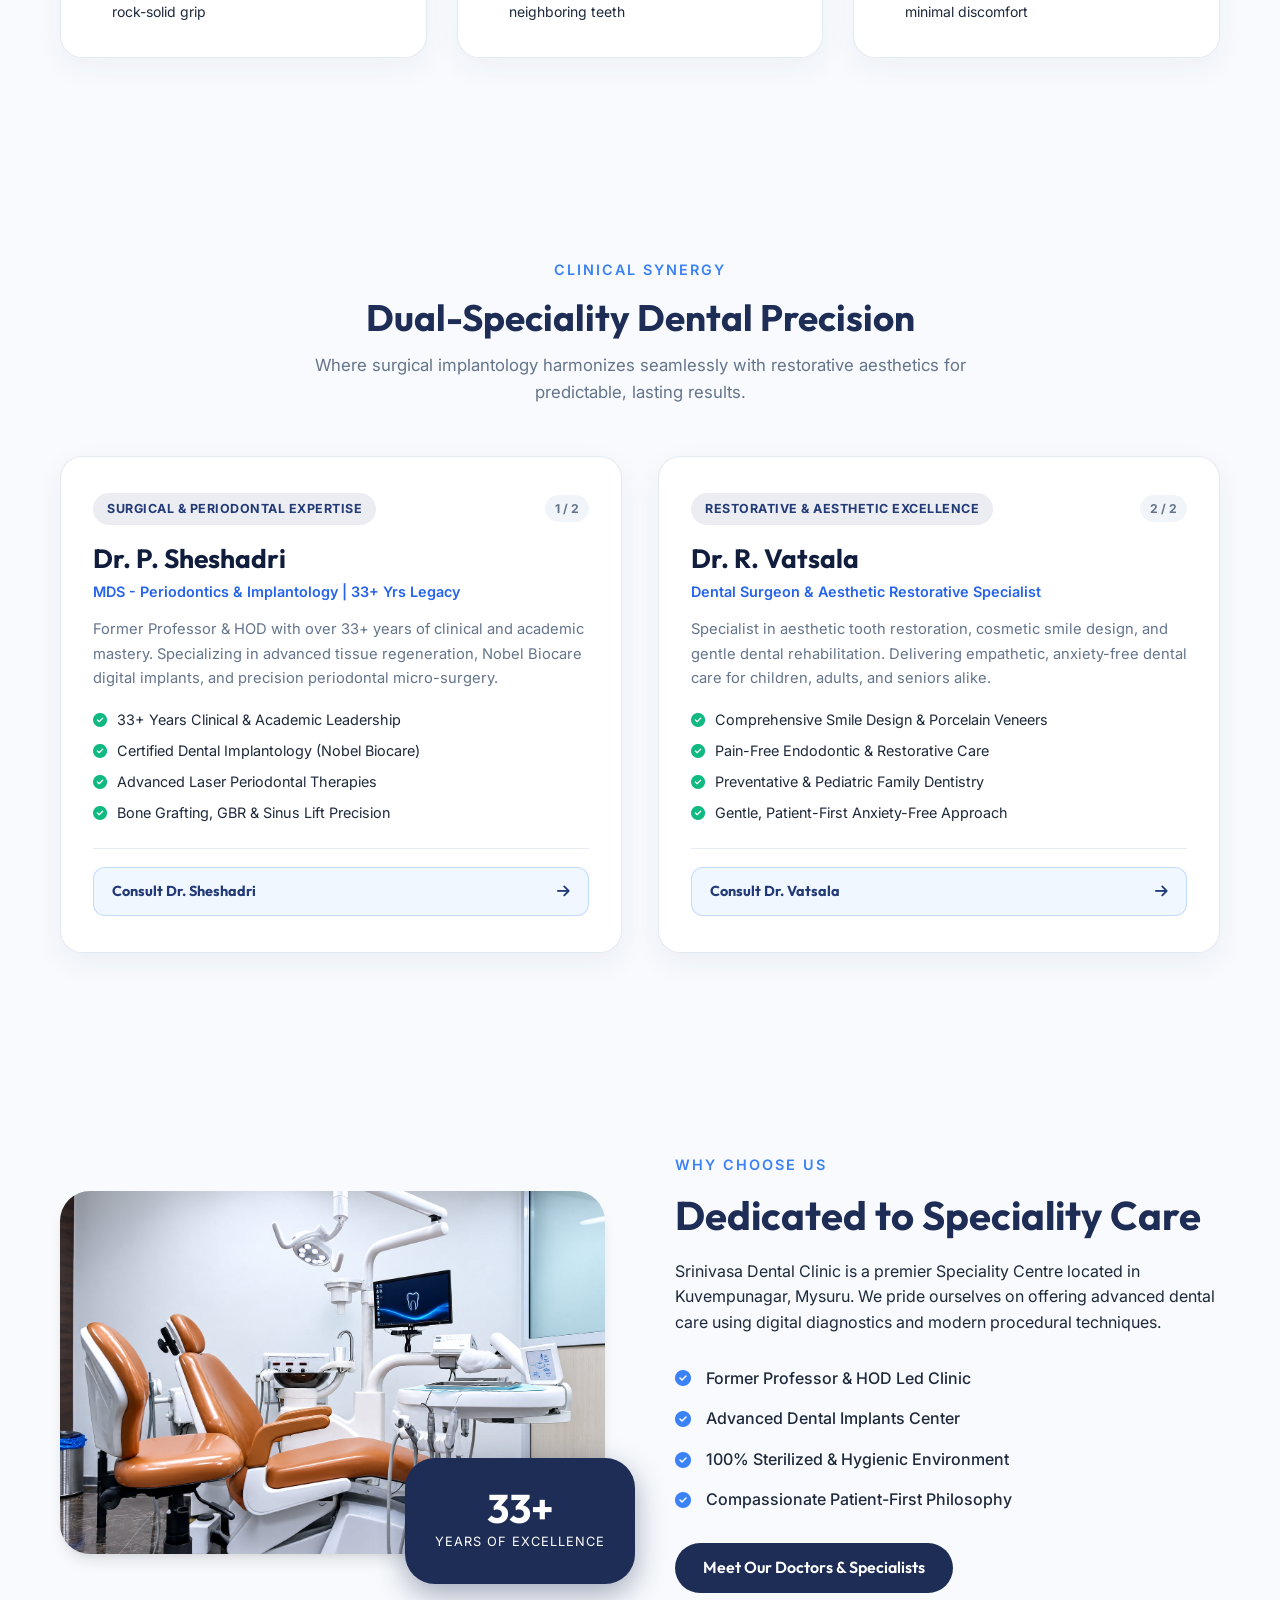
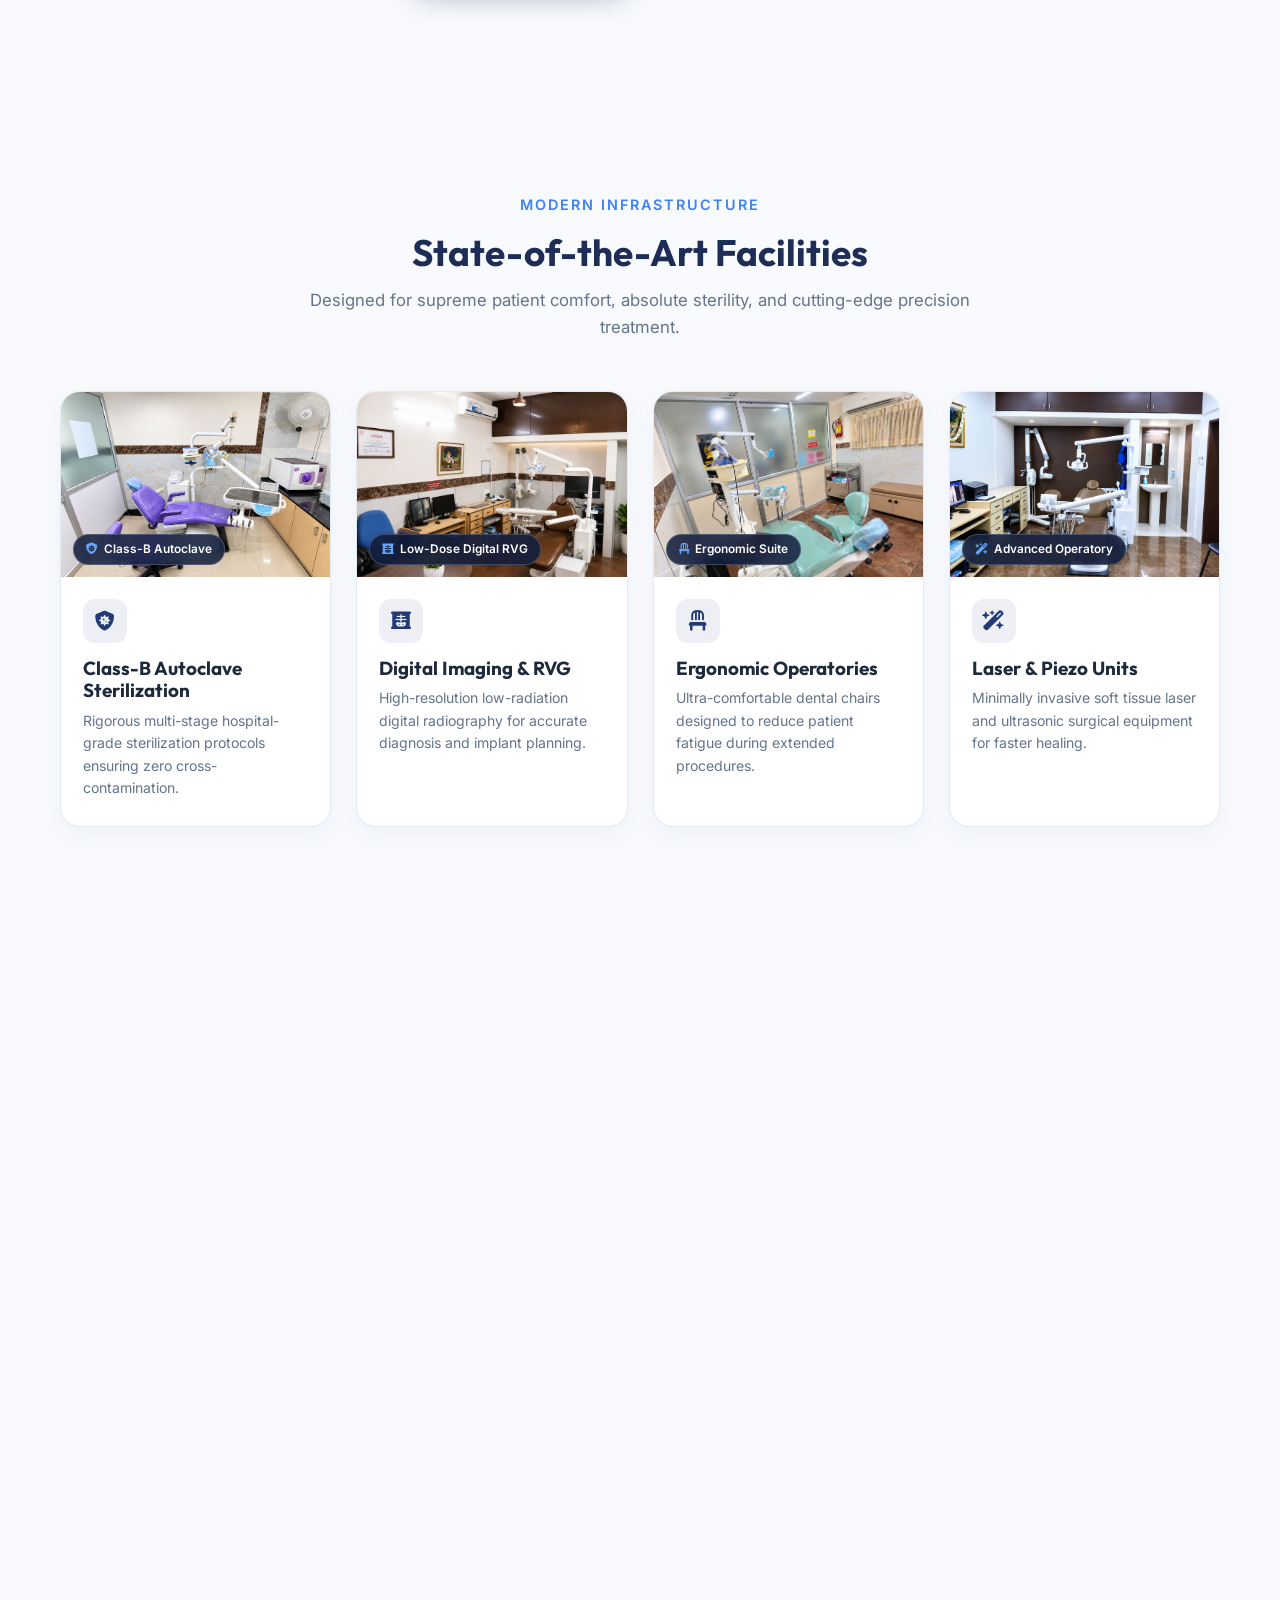
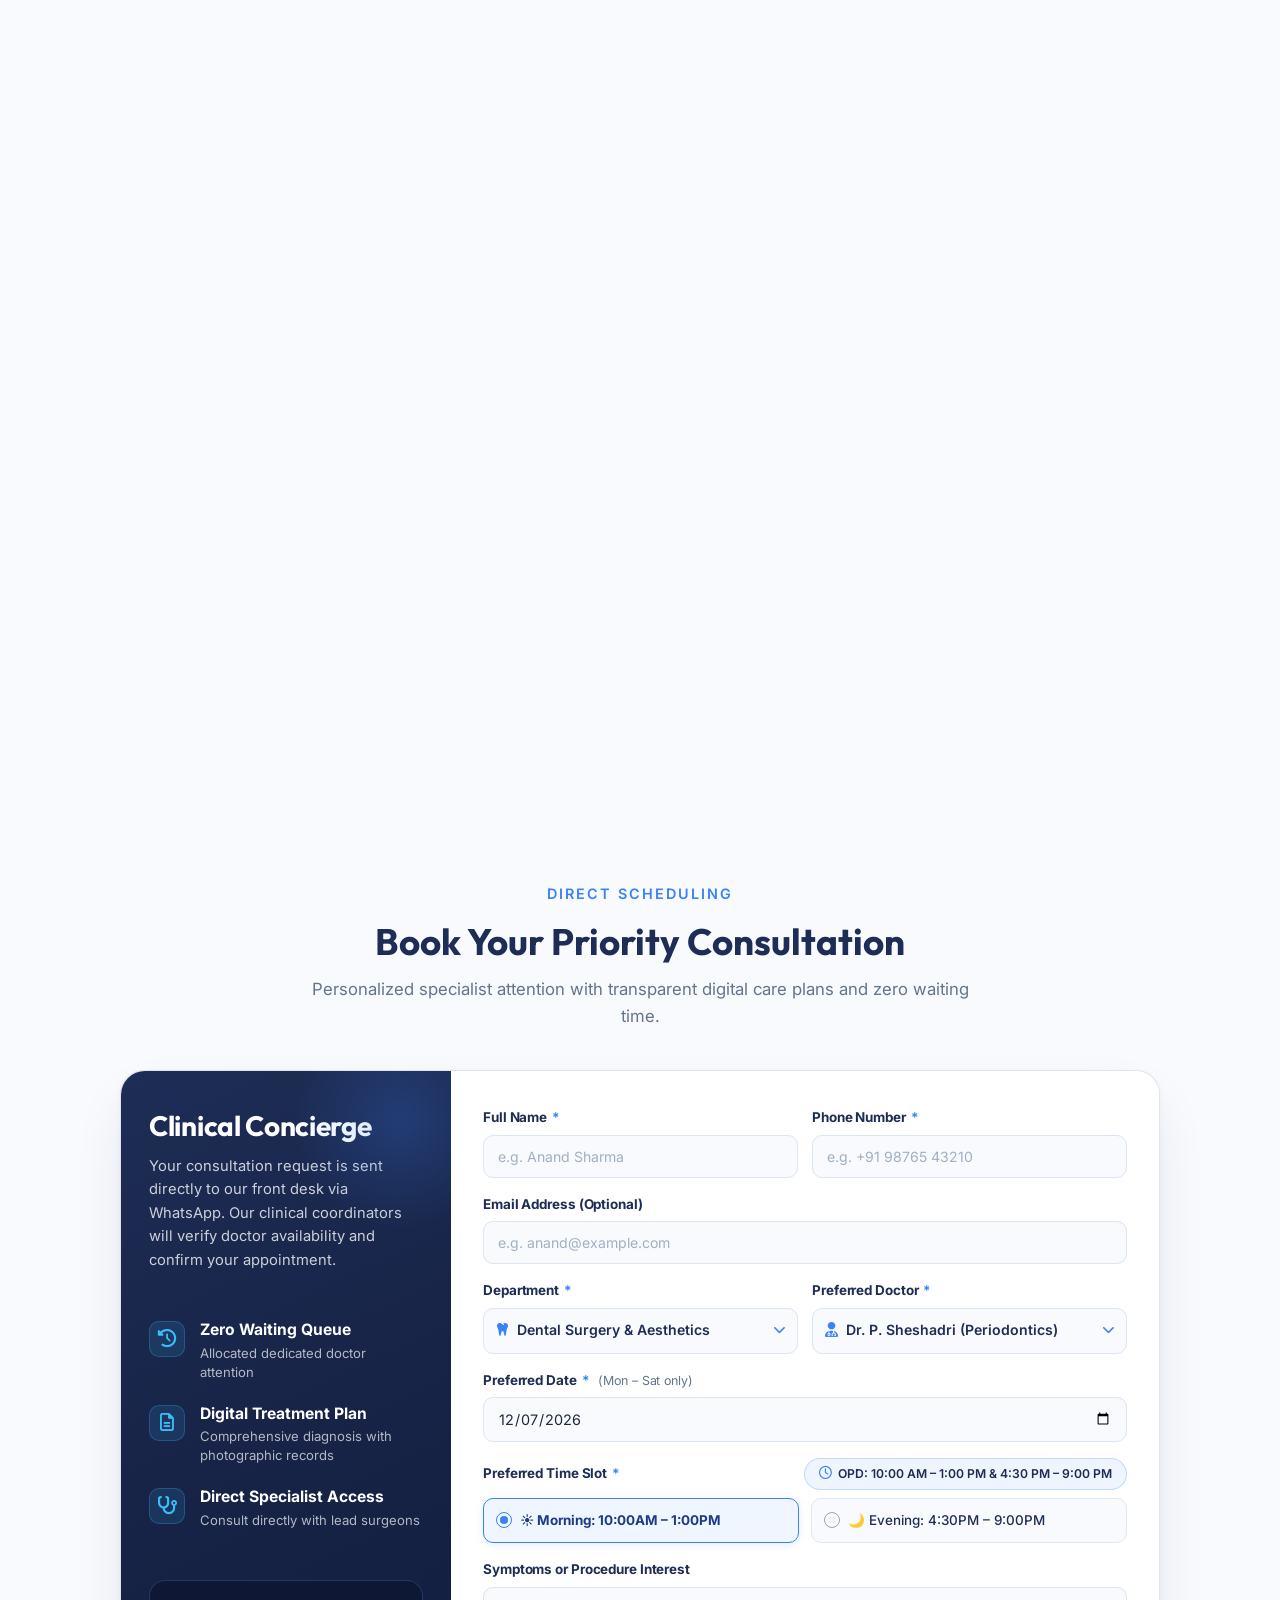
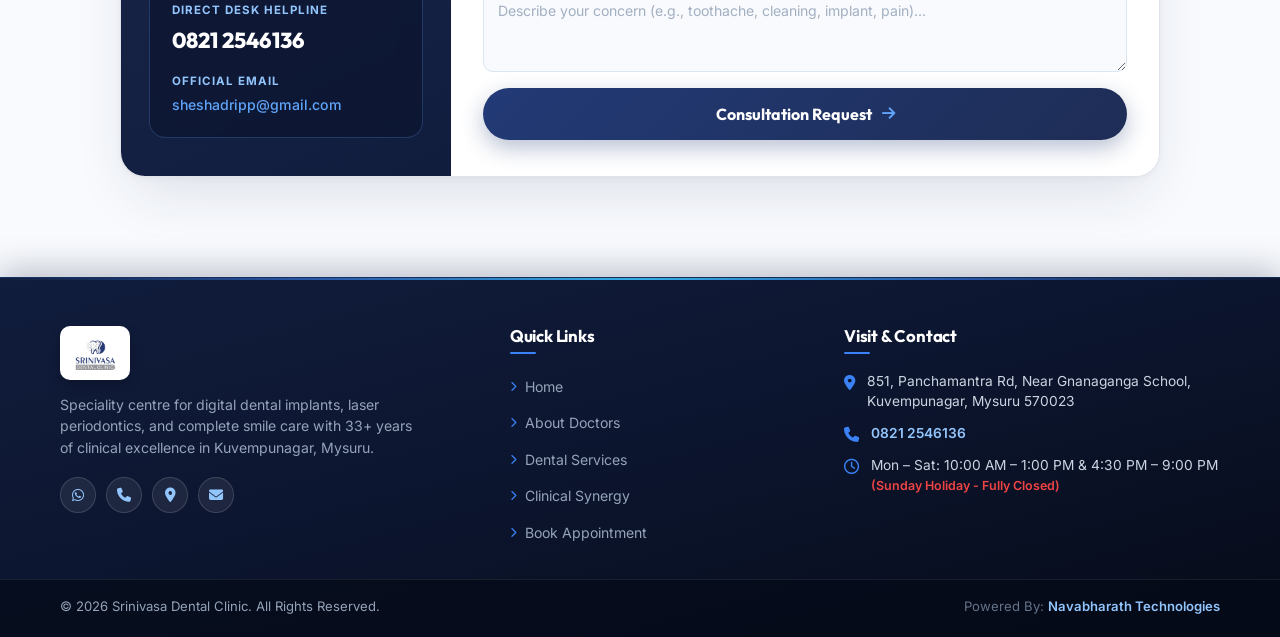
==== commit d791ea25: "push" ====
--- a/index.html
+++ b/index.html
@@ -25,7 +25,7 @@
       "@type": "Dentist",
       "name": "Srinivasa Dental Clinic & Implant Centre",
       "image": "assets/logo.png",
-      "telephone": "+919448046136",
+      "telephone": "+918212546136",
       "email": "sheshadripp@gmail.com",
       "address": {
         "@type": "PostalAddress",
@@ -107,9 +107,9 @@
                     <span id="opd-status-text">Morning OPD Active Now | Kuvempunagar (Until 1:00 PM)</span>
                 </div>
                 <div class="topbar-right">
-                    <a href="tel:+919448046136" class="topbar-link">
+                    <a href="tel:08212546136" class="topbar-link">
                         <i class="fa-solid fa-phone"></i>
-                        <span>+91 94480 46136</span>
+                        <span>0821&nbsp;2546136</span>
                     </a>
                     <a href="mailto:sheshadripp@gmail.com" class="topbar-link">
                         <i class="fa-solid fa-envelope"></i>
@@ -150,7 +150,7 @@
                     <button id="theme-toggle" class="theme-toggle-btn" aria-label="Toggle Theme" title="Toggle Dark/Light Mode">
                         <i class="fa-solid fa-moon"></i>
                     </button>
-                    <a href="tel:+919448046136" class="btn-call-now">
+                    <a href="tel:08212546136" class="btn-call-now">
                         <i class="fa-solid fa-phone"></i>
                         <span>Call Now</span>
                     </a>
@@ -197,32 +197,32 @@
             <div class="hero-image-wrapper animate-fade">
                 <div class="hero-carousel-container" id="hero-carousel">
                     <div class="hero-carousel-track" id="hero-carousel-track">
-                        <!-- Slide 1: Operatory 1 -->
+                        <!-- Slide 1: Precision Smile Aesthetics -->
                         <div class="hero-slide active">
-                            <img src="assets/hero-bg.png" alt="Srinivasa Dental Operatory & RVG Suite" class="hero-img">
+                            <img src="assets/teeth.png" alt="Aesthetic Smile Care & Precision Typodont Model" class="hero-img">
                             <div class="hero-slide-badge">
-                                <i class="fa-solid fa-tooth"></i> Digital RVG &amp; Operatory 1
-                            </div>
-                        </div>
-                        <!-- Slide 2: Operatory 2 -->
+                                <i class="fa-solid fa-tooth"></i> Precision Smile Aesthetics
+                            </div>
+                        </div>
+                        <!-- Slide 2: Advanced Treatment Operatory -->
                         <div class="hero-slide">
-                            <img src="assets/hero2.png" alt="Advanced Sterilization & Operatory 2" class="hero-img">
+                            <img src="assets/herooo.png" alt="Advanced Treatment Operatory – Srinivasa Dental Clinic" class="hero-img">
                             <div class="hero-slide-badge">
-                                <i class="fa-solid fa-shield-halved"></i> 100% Sterile Operatory 2
-                            </div>
-                        </div>
-                        <!-- Slide 3: Consultation Suite -->
+                                <i class="fa-solid fa-shield-halved"></i> Advanced Treatment Operatory
+                            </div>
+                        </div>
+                        <!-- Slide 3: Treatment Room 1 -->
                         <div class="hero-slide">
-                            <img src="assets/hero3.png" alt="Specialist Consultation Suite" class="hero-img">
+                            <img src="assets/herooooo.png" alt="Treatment Room 1 – Modern Dental Chair & Autoclave Suite" class="hero-img">
                             <div class="hero-slide-badge">
-                                <i class="fa-solid fa-user-doctor"></i> Senior Specialist Consultation Suite
-                            </div>
-                        </div>
-                        <!-- Slide 4: Ergonomic Implant Setup -->
+                                <i class="fa-solid fa-tooth"></i> Treatment Room 1
+                            </div>
+                        </div>
+                        <!-- Slide 4: Digital RVG & Diagnostic Suite -->
                         <div class="hero-slide">
-                            <img src="assets/tech-bg.png" alt="Advanced Ergonomic Dental Setup" class="hero-img">
+                            <img src="assets/hero3.png" alt="Digital Radiography & RVG Diagnosis Setup" class="hero-img">
                             <div class="hero-slide-badge">
-                                <i class="fa-solid fa-wand-magic-sparkles"></i> Ergonomic Implant Chair
+                                <i class="fa-solid fa-x-ray"></i> Digital RVG &amp; Diagnostic Suite
                             </div>
                         </div>
                     </div>
@@ -241,12 +241,6 @@
                         <button type="button" class="hero-dot" data-slide="1" aria-label="Slide 2"></button>
                         <button type="button" class="hero-dot" data-slide="2" aria-label="Slide 3"></button>
                         <button type="button" class="hero-dot" data-slide="3" aria-label="Slide 4"></button>
-                    </div>
-
-                    <!-- Live Clinical Tour Pill -->
-                    <div class="hero-live-pill">
-                        <span class="live-dot"></span>
-                        <span>Clinic Tour</span>
                     </div>
                 </div>
             </div>
@@ -581,25 +575,56 @@
                 <p>Designed for supreme patient comfort, absolute sterility, and cutting-edge precision treatment.</p>
             </div>
             <div class="facilities-grid">
+                <!-- Facility 1: Autoclave Sterilization -->
                 <div class="facility-card animate-up">
-                    <div class="facility-icon"><i class="fa-solid fa-shield-virus"></i></div>
-                    <h3>Class-B Autoclave Sterilization</h3>
-                    <p>Rigorous multi-stage hospital-grade sterilization protocols ensuring zero cross-contamination.</p>
-                </div>
+                    <div class="facility-img-wrap">
+                        <img src="assets/herooooo.png" alt="Class-B Autoclave Sterilization Station">
+                        <span class="facility-badge"><i class="fa-solid fa-shield-virus"></i> Class-B Autoclave</span>
+                    </div>
+                    <div class="facility-content">
+                        <div class="facility-icon"><i class="fa-solid fa-shield-virus"></i></div>
+                        <h3>Class-B Autoclave Sterilization</h3>
+                        <p>Rigorous multi-stage hospital-grade sterilization protocols ensuring zero cross-contamination.</p>
+                    </div>
+                </div>
+
+                <!-- Facility 2: Digital Imaging & RVG -->
                 <div class="facility-card animate-up">
-                    <div class="facility-icon"><i class="fa-solid fa-x-ray"></i></div>
-                    <h3>Digital Imaging &amp; RVG</h3>
-                    <p>High-resolution low-radiation digital radiography for accurate diagnosis and implant planning.</p>
-                </div>
+                    <div class="facility-img-wrap">
+                        <img src="assets/hero3.png" alt="Digital Imaging & RVG Radiography Station">
+                        <span class="facility-badge"><i class="fa-solid fa-x-ray"></i> Low-Dose Digital RVG</span>
+                    </div>
+                    <div class="facility-content">
+                        <div class="facility-icon"><i class="fa-solid fa-x-ray"></i></div>
+                        <h3>Digital Imaging &amp; RVG</h3>
+                        <p>High-resolution low-radiation digital radiography for accurate diagnosis and implant planning.</p>
+                    </div>
+                </div>
+
+                <!-- Facility 3: Ergonomic Operatories -->
                 <div class="facility-card animate-up">
-                    <div class="facility-icon"><i class="fa-solid fa-chair"></i></div>
-                    <h3>Ergonomic Operatories</h3>
-                    <p>Ultra-comfortable dental chairs designed to reduce patient fatigue during extended procedures.</p>
-                </div>
+                    <div class="facility-img-wrap">
+                        <img src="assets/herooo.png" alt="Ergonomic Dental Operatory Chair">
+                        <span class="facility-badge"><i class="fa-solid fa-chair"></i> Ergonomic Suite</span>
+                    </div>
+                    <div class="facility-content">
+                        <div class="facility-icon"><i class="fa-solid fa-chair"></i></div>
+                        <h3>Ergonomic Operatories</h3>
+                        <p>Ultra-comfortable dental chairs designed to reduce patient fatigue during extended procedures.</p>
+                    </div>
+                </div>
+
+                <!-- Facility 4: Precision Laser & Clinical Setup -->
                 <div class="facility-card animate-up">
-                    <div class="facility-icon"><i class="fa-solid fa-wand-magic-sparkles"></i></div>
-                    <h3>Laser &amp; Piezo Units</h3>
-                    <p>Minimally invasive soft tissue laser and ultrasonic surgical equipment for faster healing.</p>
+                    <div class="facility-img-wrap">
+                        <img src="assets/hero-bg.png" alt="Advanced Clinical Dental Operatory Setup">
+                        <span class="facility-badge"><i class="fa-solid fa-wand-magic-sparkles"></i> Advanced Operatory</span>
+                    </div>
+                    <div class="facility-content">
+                        <div class="facility-icon"><i class="fa-solid fa-wand-magic-sparkles"></i></div>
+                        <h3>Laser &amp; Piezo Units</h3>
+                        <p>Minimally invasive soft tissue laser and ultrasonic surgical equipment for faster healing.</p>
+                    </div>
                 </div>
             </div>
         </div>
@@ -686,11 +711,11 @@
                 </div>
                 <div class="faq-item">
                     <div class="faq-question">
-                        <span>What are the clinic timings and consultation charges?</span>
+                        <span>What are the clinic timings and OPD schedule?</span>
                         <i class="fa-solid fa-chevron-down"></i>
                     </div>
                     <div class="faq-answer">
-                        <p>Our OPD runs Monday through Saturday from 10:00 AM to 1:00 PM (Morning Session) and 4:30 PM to 9:00 PM (Evening Session). Sundays are fully closed (Weekly Holiday — No OPD or Emergency visits). You can schedule your consultation for Monday through Saturday by calling +91 94480 46136 or via our online booking form.</p>
+                        <p>Our OPD runs Monday through Saturday from 10:00 AM to 1:00 PM (Morning Session) and 4:30 PM to 9:00 PM (Evening Session). Sundays are fully closed (Weekly Holiday — No OPD or Emergency visits). You can schedule your consultation for Monday through Saturday by calling 0821 2546136 or via our online booking form.</p>
                     </div>
                 </div>
                 <div class="faq-item">
@@ -720,7 +745,7 @@
                 <div class="concierge-sidebar">
                     <div class="concierge-header">
                         <h3 class="concierge-title">Clinical Concierge</h3>
-                        <p class="concierge-desc">Your appointment request is reviewed directly by our clinical coordinators. You will receive an instant digital appointment pass and confirmation on WhatsApp.</p>
+                        <p class="concierge-desc">Your consultation request is sent directly to our front desk via WhatsApp. Our clinical coordinators will verify doctor availability and confirm your appointment.</p>
                     </div>
 
                     <div class="concierge-perks">
@@ -740,7 +765,7 @@
                             </div>
                             <div class="perk-info">
                                 <h4>Digital Treatment Plan</h4>
-                                <p>Clear estimates with photographic records</p>
+                                <p>Comprehensive diagnosis with photographic records</p>
                             </div>
                         </div>
 
@@ -757,7 +782,7 @@
 
                     <div class="concierge-desk-card">
                         <span class="desk-label">DIRECT DESK HELPLINE</span>
-                        <a href="tel:+919448046136" class="desk-phone">+91 94480 46136</a>
+                        <a href="tel:08212546136" class="desk-phone">0821 2546136</a>
                         
                         <span class="desk-label">OFFICIAL EMAIL</span>
                         <a href="mailto:sheshadripp@gmail.com" class="desk-email">sheshadripp@gmail.com</a>
@@ -980,14 +1005,14 @@
                         <div class="rf-row">
                             <div class="rf-field">
                                 <label class="rf-label" for="rf-message">Symptoms or Procedure Interest</label>
-                                <textarea id="rf-message" name="message" class="rf-input rf-textarea" rows="3" placeholder="Briefly describe your concern (e.g., toothache, wisdom tooth, root canal, headache, spine pain, second opinion)..."></textarea>
+                                <textarea id="rf-message" name="message" class="rf-input rf-textarea" rows="2" placeholder="Describe your concern (e.g., toothache, cleaning, implant, pain)..."></textarea>
                             </div>
                         </div>
 
                         <!-- Row 7: Submit Button -->
                         <div class="rf-row">
                             <button type="submit" id="rf-submit-btn" class="rf-submit-btn">
-                                <span>Confirm Consultation</span>
+                                <span>Consultation Request</span>
                                 <i class="fa-solid fa-arrow-right"></i>
                             </button>
                         </div>
@@ -996,11 +1021,8 @@
                         <div id="rf-success-banner" class="rf-success-banner">
                             <div class="rf-success-icon"><i class="fa-solid fa-circle-check"></i></div>
                             <div class="rf-success-content">
-                                <h4>Consultation Request Received!</h4>
-                                <p id="rf-success-msg">Your priority consultation request has been logged. Our clinical coordinator will reach out directly on WhatsApp to confirm your pass.</p>
-                                <a id="rf-whatsapp-link" href="https://wa.me/919448046136" target="_blank" class="rf-whatsapp-btn">
-                                    <i class="fa-brands fa-whatsapp"></i> Instant WhatsApp Confirmation
-                                </a>
+                                <h4>Consultation Request Sent!</h4>
+                                <p id="rf-success-msg">Your consultation request has been sent to our clinic WhatsApp (+91 94480 46136). Our team will check slot availability and confirm your appointment.</p>
                             </div>
                         </div>
                     </form>
@@ -1023,7 +1045,7 @@
                     <p class="footer-desc">Speciality centre for digital dental implants, laser periodontics, and complete smile care with 33+ years of clinical excellence in Kuvempunagar, Mysuru.</p>
                     <div class="social-links">
                         <a href="https://wa.me/919448046136" target="_blank" rel="noopener" aria-label="WhatsApp"><i class="fa-brands fa-whatsapp"></i></a>
-                        <a href="tel:+919448046136" aria-label="Call Clinic"><i class="fa-solid fa-phone"></i></a>
+                        <a href="tel:08212546136" aria-label="Call Clinic"><i class="fa-solid fa-phone"></i></a>
                         <a href="https://maps.google.com/?q=Srinivasa+Dental+Clinic+Kuvempunagar+Mysuru+851+Panchamantra+Road" target="_blank" rel="noopener" aria-label="Google Maps"><i class="fa-solid fa-location-dot"></i></a>
                         <a href="mailto:sheshadripp@gmail.com" aria-label="Email"><i class="fa-solid fa-envelope"></i></a>
                     </div>
@@ -1051,7 +1073,7 @@
                         </div>
                         <div class="f-contact-item">
                             <i class="fa-solid fa-phone"></i>
-                            <a href="tel:+919448046136" class="fc-val fc-link">+91 94480 46136</a>
+                            <a href="tel:08212546136" class="fc-val fc-link">0821 2546136</a>
                         </div>
                         <div class="f-contact-item">
                             <i class="fa-regular fa-clock"></i>
@@ -1073,7 +1095,7 @@
 
     <!-- Mobile Sticky Quick-Action Bar (Phone View Only) -->
     <aside class="mobile-bottom-bar" aria-label="Mobile Quick Actions">
-        <a href="tel:+919448046136" class="mob-bar-btn mob-bar-call" aria-label="Call Doctor">
+        <a href="tel:08212546136" class="mob-bar-btn mob-bar-call" aria-label="Call Doctor">
             <i class="fa-solid fa-phone"></i>
             <span>Call OPD</span>
         </a>
--- a/style.css
+++ b/style.css
@@ -147,7 +147,14 @@
     left: 0;
     width: 100%;
     z-index: 1000;
-    transition: transform 0.3s ease;
+    transition: transform 0.32s cubic-bezier(0.4, 0, 0.2, 1), opacity 0.25s ease;
+    will-change: transform;
+}
+
+.site-header.header-hidden {
+    transform: translateY(-100%) !important;
+    opacity: 0 !important;
+    pointer-events: none !important;
 }
 
 .header-container {
@@ -230,10 +237,13 @@
 
 /* 2. Main Navigation Bar */
 .main-navbar {
-    background-color: var(--logo-blue);
-    padding: 10px 0;
-    box-shadow: 0 6px 20px rgba(17, 29, 61, 0.2);
-    transition: all 0.3s ease;
+    background: linear-gradient(180deg, #1C3368 0%, #15254F 100%);
+    padding: 11px 0;
+    border-bottom: 1px solid rgba(255, 255, 255, 0.1);
+    box-shadow: 0 4px 22px rgba(10, 18, 38, 0.22);
+    backdrop-filter: blur(14px);
+    -webkit-backdrop-filter: blur(14px);
+    transition: all 0.3s cubic-bezier(0.4, 0, 0.2, 1);
 }
 
 /* Scrolled state */
@@ -244,10 +254,12 @@
 }
 
 .site-header.scrolled .main-navbar {
-    padding: 7px 0;
-    background-color: rgba(34, 58, 118, 0.98);
-    backdrop-filter: blur(12px);
-    box-shadow: 0 8px 25px rgba(0, 0, 0, 0.22);
+    padding: 8px 0;
+    background: rgba(17, 29, 61, 0.96);
+    backdrop-filter: blur(16px);
+    -webkit-backdrop-filter: blur(16px);
+    border-bottom: 1px solid rgba(255, 255, 255, 0.14);
+    box-shadow: 0 8px 28px rgba(0, 0, 0, 0.32);
 }
 
 .navbar-container {
@@ -267,18 +279,19 @@
 
 .header-logo-badge {
     background: #ffffff;
-    padding: 5px 12px;
-    border-radius: 10px;
+    padding: 6px 14px;
+    border-radius: 12px;
     display: inline-flex;
     align-items: center;
     justify-content: center;
-    box-shadow: 0 3px 10px rgba(0, 0, 0, 0.15);
+    box-shadow: 0 3px 12px rgba(0, 0, 0, 0.16);
+    border: 1px solid rgba(255, 255, 255, 0.45);
     transition: transform 0.25s ease, box-shadow 0.25s ease;
 }
 
 .navbar-logo:hover .header-logo-badge {
     transform: translateY(-2px);
-    box-shadow: 0 6px 16px rgba(0, 0, 0, 0.22);
+    box-shadow: 0 6px 18px rgba(0, 0, 0, 0.24);
 }
 
 .header-logo-badge img {
@@ -339,8 +352,8 @@
     width: 38px;
     height: 38px;
     border-radius: 50%;
-    background: rgba(255, 255, 255, 0.15);
-    border: 1px solid rgba(255, 255, 255, 0.25);
+    background: rgba(255, 255, 255, 0.12);
+    border: 1px solid rgba(255, 255, 255, 0.22);
     color: #ffffff;
     display: inline-flex;
     align-items: center;
@@ -349,12 +362,18 @@
     font-size: 0.95rem;
     transition: all 0.25s ease;
     padding: 0;
+    box-sizing: border-box;
 }
 
 .theme-toggle-btn:hover {
-    background: #ffffff;
-    color: var(--logo-blue);
+    background: rgba(255, 255, 255, 0.24);
+    border-color: rgba(255, 255, 255, 0.35);
+    color: #ffffff;
     transform: scale(1.06);
+}
+
+.theme-toggle-btn:active {
+    transform: scale(0.96);
 }
 
 .btn-call-now {
@@ -368,9 +387,9 @@
     font-weight: 700;
     font-size: 0.88rem;
     font-family: 'Outfit', sans-serif;
-    border: none;
+    border: 1px solid rgba(255, 255, 255, 0.9);
     text-decoration: none;
-    box-shadow: 0 3px 10px rgba(0, 0, 0, 0.12);
+    box-shadow: 0 3px 12px rgba(0, 0, 0, 0.14);
     transition: all 0.25s ease;
     white-space: nowrap;
 }
@@ -379,7 +398,7 @@
     background: #f8fafc;
     color: var(--logo-blue-dark) !important;
     transform: translateY(-2px);
-    box-shadow: 0 6px 16px rgba(0, 0, 0, 0.18);
+    box-shadow: 0 6px 18px rgba(0, 0, 0, 0.2);
 }
 
 .btn-book-consult {
@@ -407,37 +426,59 @@
     box-shadow: 0 6px 18px rgba(17, 29, 61, 0.4);
 }
 
-/* Mobile Toggle */
+/* Mobile Toggle Button */
 .menu-toggle {
     display: none;
     flex-direction: column;
-    justify-content: space-between;
-    width: 26px;
-    height: 18px;
-    background: transparent;
-    border: none;
+    justify-content: center;
+    align-items: center;
+    gap: 4.5px;
+    width: 38px;
+    height: 38px;
+    border-radius: 50%;
+    background: rgba(255, 255, 255, 0.12);
+    border: 1px solid rgba(255, 255, 255, 0.22);
     cursor: pointer;
     padding: 0;
+    box-sizing: border-box;
+    transition: all 0.25s ease;
+}
+
+.menu-toggle:hover {
+    background: rgba(255, 255, 255, 0.22);
+    border-color: rgba(255, 255, 255, 0.35);
+    transform: scale(1.05);
+}
+
+.menu-toggle:active {
+    transform: scale(0.95);
 }
 
 .menu-toggle .bar {
-    width: 100%;
-    height: 2.5px;
+    width: 17px;
+    height: 2px;
     background-color: #ffffff;
     border-radius: 2px;
-    transition: all 0.3s ease;
+    transition: all 0.25s cubic-bezier(0.4, 0, 0.2, 1);
+    transform-origin: center;
+}
+
+.menu-toggle.is-active {
+    background: rgba(239, 68, 68, 0.18);
+    border-color: rgba(239, 68, 68, 0.4);
 }
 
 .menu-toggle.is-active .bar:nth-child(1) {
-    transform: translateY(7.5px) rotate(45deg);
+    transform: translateY(6.5px) rotate(45deg);
 }
 
 .menu-toggle.is-active .bar:nth-child(2) {
     opacity: 0;
+    transform: scaleX(0);
 }
 
 .menu-toggle.is-active .bar:nth-child(3) {
-    transform: translateY(-7.5px) rotate(-45deg);
+    transform: translateY(-6.5px) rotate(-45deg);
 }
 
 /* Hero Section */
@@ -1986,6 +2027,10 @@
     }
 }
 
+body.mobile-menu-open {
+    overflow: hidden;
+}
+
 @media (max-width: 1050px) {
     .topbar-hours {
         display: none !important;
@@ -1997,28 +2042,77 @@
         display: flex;
     }
     .navbar-menu-wrap.active {
-        display: block;
+        display: block !important;
         position: absolute;
         top: 100%;
         left: 0;
         width: 100%;
-        background: var(--logo-blue-dark);
-        padding: 24px 20px;
-        box-shadow: 0 15px 35px rgba(0, 0, 0, 0.4);
-        border-top: 1px solid rgba(255, 255, 255, 0.1);
-        z-index: 999;
-    }
+        max-height: calc(100vh - 60px);
+        overflow-y: auto;
+        -webkit-overflow-scrolling: touch;
+        background: #0d1733;
+        padding: 18px 16px 85px;
+        box-shadow: 0 20px 40px rgba(0, 0, 0, 0.5);
+        border-top: 1px solid rgba(255, 255, 255, 0.12);
+        z-index: 9999;
+        box-sizing: border-box;
+        animation: mobileMenuSlide 0.25s ease-out;
+    }
+
+    @keyframes mobileMenuSlide {
+        from { opacity: 0; transform: translateY(-8px); }
+        to { opacity: 1; transform: translateY(0); }
+    }
+
     .navbar-menu-wrap.active .navbar-menu {
-        flex-direction: column;
-        align-items: flex-start;
-        gap: 10px;
-        width: 100%;
-    }
+        display: flex !important;
+        flex-direction: column !important;
+        align-items: stretch !important;
+        gap: 8px !important;
+        width: 100% !important;
+        padding: 0 !important;
+        margin: 0 !important;
+        list-style: none !important;
+    }
+
+    .navbar-menu-wrap.active .navbar-menu li {
+        width: 100% !important;
+        display: block !important;
+        margin: 0 !important;
+        padding: 0 !important;
+    }
+
     .navbar-menu-wrap.active .nav-item {
-        width: 100%;
-        padding: 10px 16px;
-        font-size: 1rem;
-        border-radius: 8px;
+        display: flex !important;
+        align-items: center !important;
+        justify-content: flex-start !important;
+        width: 100% !important;
+        box-sizing: border-box !important;
+        padding: 13px 18px !important;
+        font-size: 0.95rem !important;
+        font-weight: 600 !important;
+        font-family: 'Outfit', sans-serif !important;
+        border-radius: 12px !important;
+        background: rgba(255, 255, 255, 0.07) !important;
+        border: 1px solid rgba(255, 255, 255, 0.1) !important;
+        color: #FFFFFF !important;
+        text-decoration: none !important;
+        transition: all 0.2s ease !important;
+    }
+
+    .navbar-menu-wrap.active .nav-item:hover,
+    .navbar-menu-wrap.active .nav-item:focus {
+        background: rgba(255, 255, 255, 0.14) !important;
+        border-color: rgba(96, 165, 250, 0.4) !important;
+        transform: translateX(4px);
+    }
+
+    .navbar-menu-wrap.active .nav-item.active {
+        background: #FFFFFF !important;
+        color: var(--logo-blue) !important;
+        font-weight: 700 !important;
+        border-color: #FFFFFF !important;
+        box-shadow: 0 4px 14px rgba(0, 0, 0, 0.2) !important;
     }
 }
 
@@ -2029,7 +2123,7 @@
 
 @media (max-width: 768px) {
     body {
-        padding-bottom: 74px; /* Room for floating quick-action bottom bar */
+        padding-bottom: 58px; /* Room for floating quick-action bottom bar */
     }
 
     .container {
@@ -2058,15 +2152,64 @@
 
     /* Fixed Header & Mobile Navigation */
     .header-topbar {
-        padding: 6px 0;
+        padding: 4px 0;
+    }
+
+    .topbar-container {
+        display: flex;
+        justify-content: space-between;
+        align-items: center;
+        gap: 6px;
+    }
+
+    .topbar-status {
+        display: flex;
+        align-items: center;
+        gap: 6px;
+        font-size: 0.68rem;
+        min-width: 0;
+        flex: 1;
+        overflow: hidden;
+    }
+
+    #opd-status-text {
+        white-space: nowrap;
+        overflow: hidden;
+        text-overflow: ellipsis;
+        min-width: 0;
+    }
+
+    .topbar-right {
+        flex-shrink: 0;
+        display: flex;
+        align-items: center;
     }
 
     .topbar-right a:not(:first-child) {
         display: none;
     }
 
-    .topbar-status {
-        font-size: 0.74rem;
+    .topbar-link {
+        font-size: 0.68rem;
+        white-space: nowrap;
+        gap: 4px;
+    }
+
+    .topbar-link span {
+        white-space: nowrap;
+        font-weight: 600;
+    }
+
+    .navbar-actions {
+        display: flex;
+        align-items: center;
+        gap: 8px;
+    }
+
+    .theme-toggle-btn {
+        width: 36px;
+        height: 36px;
+        font-size: 0.88rem;
     }
 
     .btn-call-now span {
@@ -2074,8 +2217,29 @@
     }
 
     .btn-call-now {
-        padding: 8px 12px;
+        width: 36px;
+        height: 36px;
+        padding: 0;
         border-radius: 50%;
+        display: inline-flex;
+        align-items: center;
+        justify-content: center;
+        font-size: 0.88rem;
+        background: #ffffff;
+        color: var(--logo-blue) !important;
+        box-shadow: 0 2px 8px rgba(0, 0, 0, 0.18);
+        border: none;
+        flex-shrink: 0;
+    }
+
+    .btn-call-now:hover, .btn-call-now:active {
+        background: #f1f5f9;
+        transform: scale(1.05);
+    }
+
+    .menu-toggle {
+        width: 36px;
+        height: 36px;
     }
 
     .btn-book-consult {
@@ -2084,46 +2248,12 @@
     }
 
     .navbar-menu-wrap.active {
-        position: fixed;
-        top: 54px;
-        left: 0;
-        width: 100%;
-        height: calc(100vh - 54px);
-        overflow-y: auto;
-        -webkit-overflow-scrolling: touch;
-        background: rgba(17, 29, 61, 0.98);
-        backdrop-filter: blur(24px);
-        -webkit-backdrop-filter: blur(24px);
-        padding: 24px 20px 80px;
-        border-top: 1px solid rgba(255, 255, 255, 0.1);
-        display: flex;
-        flex-direction: column;
-        animation: mobileMenuSlide 0.3s ease;
-    }
-
-    @keyframes mobileMenuSlide {
-        from { opacity: 0; transform: translateY(-10px); }
-        to { opacity: 1; transform: translateY(0); }
-    }
-
-    .navbar-menu-wrap.active .navbar-menu {
-        flex-direction: column;
-        gap: 8px;
-        width: 100%;
+        padding: 16px 14px 85px;
     }
 
     .navbar-menu-wrap.active .nav-item {
-        width: 100%;
-        padding: 12px 18px;
-        font-size: 1.05rem;
-        border-radius: 12px;
-        background: rgba(255, 255, 255, 0.05);
-        border: 1px solid rgba(255, 255, 255, 0.06);
-    }
-
-    .navbar-menu-wrap.active .nav-item.active {
-        background: #ffffff;
-        color: var(--logo-blue) !important;
+        padding: 11px 16px;
+        font-size: 0.92rem;
     }
 
     /* Hero Section Phone View */
@@ -2246,8 +2376,12 @@
     }
 
     .facility-card {
-        padding: 26px 20px;
+        padding: 0;
         border-radius: 18px;
+    }
+
+    .facility-content {
+        padding: 20px 18px 22px;
     }
 
     /* Reviews Section */
@@ -2303,18 +2437,20 @@
     .mobile-bottom-bar {
         display: flex;
         align-items: center;
-        justify-content: space-around;
+        justify-content: space-between;
         position: fixed;
         bottom: 0;
         left: 0;
         width: 100%;
-        background: rgba(17, 29, 61, 0.96);
+        height: 50px;
+        background: rgba(17, 29, 61, 0.98);
         backdrop-filter: blur(20px);
         -webkit-backdrop-filter: blur(20px);
-        border-top: 1px solid rgba(255, 255, 255, 0.14);
-        padding: 8px 14px;
+        border-top: 1px solid rgba(255, 255, 255, 0.12);
+        padding: 4px 12px;
         z-index: 9999;
-        box-shadow: 0 -8px 25px rgba(0, 0, 0, 0.35);
+        box-shadow: 0 -4px 18px rgba(0, 0, 0, 0.3);
+        box-sizing: border-box;
     }
 
     .mob-bar-btn {
@@ -2322,23 +2458,25 @@
         flex-direction: column;
         align-items: center;
         justify-content: center;
-        gap: 4px;
+        gap: 2px;
         text-decoration: none;
         flex: 1;
-        padding: 6px 4px;
-        border-radius: 10px;
+        height: 40px;
+        padding: 2px 4px;
+        border-radius: 8px;
         transition: all 0.2s ease;
+        box-sizing: border-box;
     }
 
     .mob-bar-btn i {
-        font-size: 1.15rem;
+        font-size: 0.95rem;
     }
 
     .mob-bar-btn span {
-        font-size: 0.72rem;
+        font-size: 0.65rem;
         font-weight: 600;
         font-family: 'Outfit', sans-serif;
-        letter-spacing: 0.2px;
+        letter-spacing: 0.1px;
     }
 
     .mob-bar-call {
@@ -2346,7 +2484,7 @@
     }
 
     .mob-bar-call:active {
-        background: rgba(59, 130, 246, 0.2);
+        background: rgba(59, 130, 246, 0.15);
         color: #FFFFFF;
     }
 
@@ -2355,20 +2493,24 @@
     }
 
     .mob-bar-wa:active {
-        background: rgba(34, 197, 94, 0.2);
+        background: rgba(34, 197, 94, 0.15);
         color: #FFFFFF;
     }
 
     .mob-bar-book {
-        background: linear-gradient(135deg, #3B82F6 0%, #2563EB 100%);
+        flex: 1;
+        max-width: 96px;
+        height: 38px;
+        background: #2563EB;
         color: #FFFFFF !important;
-        border-radius: 25px;
-        padding: 8px 14px;
-        box-shadow: 0 4px 14px rgba(59, 130, 246, 0.4);
+        border-radius: 8px;
+        box-shadow: 0 2px 8px rgba(37, 99, 235, 0.35);
+        padding: 2px 6px;
     }
 
     .mob-bar-book:active {
-        transform: scale(0.97);
+        transform: scale(0.96);
+        background: #1D4ED8;
     }
 }
 
@@ -2850,15 +2992,18 @@
 }
 
 .facility-card {
-    background: rgba(255, 255, 255, 0.86);
+    background: rgba(255, 255, 255, 0.9);
     backdrop-filter: blur(14px);
     -webkit-backdrop-filter: blur(14px);
     border: 1px solid rgba(226, 232, 240, 0.9);
     border-radius: 20px;
-    padding: 32px 25px;
-    text-align: center;
+    overflow: hidden;
+    padding: 0;
+    text-align: left;
     transition: all 0.35s ease;
     box-shadow: 0 8px 24px rgba(34, 58, 118, 0.05);
+    display: flex;
+    flex-direction: column;
 }
 
 .facility-card:hover {
@@ -2868,35 +3013,87 @@
     background: #ffffff;
 }
 
+.facility-img-wrap {
+    position: relative;
+    width: 100%;
+    height: 185px;
+    overflow: hidden;
+    background: #0f172a;
+}
+
+.facility-img-wrap img {
+    width: 100%;
+    height: 100%;
+    object-fit: cover;
+    display: block;
+    transition: transform 0.5s cubic-bezier(0.25, 1, 0.5, 1);
+}
+
+.facility-card:hover .facility-img-wrap img {
+    transform: scale(1.08);
+}
+
+.facility-badge {
+    position: absolute;
+    bottom: 12px;
+    left: 12px;
+    background: rgba(17, 29, 61, 0.85);
+    backdrop-filter: blur(8px);
+    -webkit-backdrop-filter: blur(8px);
+    color: #ffffff;
+    font-size: 0.74rem;
+    font-weight: 600;
+    padding: 5px 12px;
+    border-radius: 20px;
+    border: 1px solid rgba(255, 255, 255, 0.18);
+    display: inline-flex;
+    align-items: center;
+    gap: 6px;
+    z-index: 2;
+}
+
+.facility-badge i {
+    color: #60A5FA;
+}
+
+.facility-content {
+    padding: 22px 22px 26px;
+    display: flex;
+    flex-direction: column;
+    flex: 1;
+}
+
 .facility-icon {
-    width: 65px;
-    height: 65px;
-    border-radius: 50%;
+    width: 44px;
+    height: 44px;
+    border-radius: 12px;
     background: rgba(34, 58, 118, 0.08);
     color: var(--logo-blue);
     display: flex;
     align-items: center;
     justify-content: center;
-    font-size: 1.8rem;
-    margin: 0 auto 20px auto;
+    font-size: 1.25rem;
+    margin: 0 0 14px 0;
     transition: all 0.3s ease;
 }
 
 .facility-card:hover .facility-icon {
     background: var(--logo-blue);
     color: #ffffff;
-    transform: scale(1.1);
+    transform: translateY(-2px);
 }
 
 .facility-card h3 {
-    font-size: 1.25rem;
-    margin-bottom: 10px;
+    font-size: 1.18rem;
+    margin-bottom: 8px;
+    color: var(--text-heading);
 }
 
 .facility-card p {
     color: var(--text-muted);
-    font-size: 0.9rem;
+    font-size: 0.88rem;
     line-height: 1.6;
+    margin: 0;
 }
 
 /* 3. Reviews Section */
@@ -3450,108 +3647,240 @@
 }
 
 @media (max-width: 480px) {
+    .header-container {
+        padding: 0 14px;
+    }
+
+    .header-topbar {
+        padding: 3px 0;
+        background: #0d1733;
+    }
+
+    .topbar-container {
+        padding: 0 4px;
+        gap: 6px;
+    }
+
+    .topbar-status {
+        font-size: 0.65rem;
+    }
+
+    .topbar-link {
+        font-size: 0.68rem;
+    }
+
+    .main-navbar {
+        padding: 8px 0;
+    }
+
+    .site-header.scrolled .main-navbar {
+        padding: 6px 0;
+    }
+
+    .header-logo-badge {
+        padding: 4px 10px;
+        border-radius: 10px;
+        box-shadow: 0 2px 8px rgba(0, 0, 0, 0.14);
+    }
+
     .header-logo-badge img {
-        height: 32px;
-    }
-
+        height: 29px;
+    }
+
+    .navbar-actions {
+        gap: 7px;
+        display: flex;
+        align-items: center;
+    }
+
+    /* On phones, the sticky bottom bar already has 'Book Visit', so hide top text button for a cleaner header */
     .btn-book-consult {
-        padding: 6px 12px;
-        font-size: 0.78rem;
+        display: none;
     }
 
     .theme-toggle-btn {
-        width: 32px;
-        height: 32px;
+        width: 35px;
+        height: 35px;
+        font-size: 0.84rem;
+        background: rgba(255, 255, 255, 0.14);
+        border: 1px solid rgba(255, 255, 255, 0.22);
+    }
+
+    .btn-call-now {
+        width: 35px;
+        height: 35px;
+        padding: 0;
+        border-radius: 50%;
+        display: inline-flex;
+        align-items: center;
+        justify-content: center;
+        font-size: 0.84rem;
+        background: #ffffff;
+        color: var(--logo-blue) !important;
+        box-shadow: 0 2px 8px rgba(0, 0, 0, 0.18);
+        border: none;
+        flex-shrink: 0;
+    }
+
+    .menu-toggle {
+        width: 35px;
+        height: 35px;
+        background: rgba(255, 255, 255, 0.14);
+        border: 1px solid rgba(255, 255, 255, 0.22);
+        display: flex;
+        flex-direction: column;
+        align-items: center;
+        justify-content: center;
+        gap: 4px;
+        padding: 0;
+        box-sizing: border-box;
+    }
+
+    .menu-toggle .bar {
+        width: 15px;
+        height: 2px;
+    }
+
+    .hero-section {
+        padding: 130px 0 36px;
+    }
+
+    .hero-text h1 {
+        font-size: 1.75rem;
+        line-height: 1.25;
+    }
+
+    .hero-text p {
+        font-size: 0.86rem;
+        line-height: 1.5;
+    }
+
+    .section-header h2 {
+        font-size: 1.6rem;
+    }
+
+    .section-header p {
         font-size: 0.85rem;
-    }
-
-    .btn-call-now {
-        padding: 6px 10px;
-    }
-
-    .hero-section {
-        padding: 145px 0 40px;
-    }
-
-    .hero-text h1 {
-        font-size: 1.95rem;
+        line-height: 1.5;
     }
 
     /* Clinical Concierge Form phone refinements */
     .concierge-booking-card {
-        border-radius: 18px;
+        border-radius: 16px;
     }
 
     .concierge-sidebar {
-        padding: 22px 16px;
-        border-radius: 18px 18px 0 0;
+        padding: 18px 14px;
+        border-radius: 16px 16px 0 0;
     }
 
     .concierge-title {
-        font-size: 1.35rem;
+        font-size: 1.2rem;
     }
 
     .concierge-desc {
-        font-size: 0.84rem;
-        margin-bottom: 20px;
+        font-size: 0.78rem;
+        line-height: 1.5;
+        margin-bottom: 16px;
     }
 
     .concierge-perks {
-        gap: 14px;
-        margin-bottom: 22px;
+        gap: 12px;
+        margin-bottom: 18px;
     }
 
     .perk-icon {
-        width: 32px;
-        height: 32px;
-        font-size: 0.95rem;
+        width: 30px;
+        height: 30px;
+        font-size: 0.85rem;
         border-radius: 8px;
     }
 
     .perk-info h4 {
-        font-size: 0.88rem;
+        font-size: 0.82rem;
     }
 
     .perk-info p {
+        font-size: 0.74rem;
+        line-height: 1.4;
+    }
+
+    .concierge-desk-card {
+        padding: 12px 14px;
+        border-radius: 12px;
+    }
+
+    .desk-label {
+        font-size: 0.65rem;
+    }
+
+    .desk-phone {
+        font-size: 1.05rem;
+        margin-bottom: 4px;
+    }
+
+    .concierge-form-wrap {
+        padding: 18px 14px 22px;
+        border-radius: 0 0 16px 16px;
+    }
+
+    .rf-header h3 {
+        font-size: 1.15rem;
+    }
+
+    .rf-header p {
+        font-size: 0.76rem;
+        margin-bottom: 14px;
+    }
+
+    .rf-row {
+        margin-bottom: 12px;
+    }
+
+    .rf-label {
         font-size: 0.78rem;
-    }
-
-    .concierge-desk-card {
-        padding: 15px 16px;
-        border-radius: 14px;
-    }
-
-    .desk-phone {
-        font-size: 1.15rem;
-        margin-bottom: 6px;
-    }
-
-    .concierge-form-wrap {
-        padding: 22px 14px;
-        border-radius: 0 0 18px 18px;
-    }
-
-    .rf-header h3 {
-        font-size: 1.2rem;
-    }
-
-    .rf-header p {
+        font-weight: 600;
+        margin-bottom: 4px;
+    }
+
+    .rf-field-sub {
+        font-size: 0.7rem;
+    }
+
+    .rf-input {
+        min-height: 42px;
+        padding: 8px 12px;
+        font-size: 0.85rem;
+        border-radius: 10px;
+    }
+
+    .rf-input::placeholder {
         font-size: 0.8rem;
-        margin-bottom: 16px;
-    }
-
-    .rf-input {
-        min-height: 48px;
-        padding: 10px 12px;
-        font-size: 16px; /* Prevents auto zoom in iOS Safari */
+    }
+
+    .rf-textarea {
+        min-height: 60px;
+        font-size: 0.82rem;
+        line-height: 1.45;
+        padding: 8px 12px;
+    }
+
+    .rf-textarea::placeholder {
+        font-size: 0.78rem;
+        line-height: 1.4;
     }
 
     .dropdown-trigger {
-        min-height: 48px;
-        padding: 10px 12px;
+        min-height: 42px;
+        padding: 8px 12px;
+        border-radius: 10px;
     }
 
     .dropdown-selected-text {
+        font-size: 0.82rem;
+    }
+
+    .dropdown-trigger-icon {
         font-size: 0.85rem;
     }
 
@@ -3562,53 +3891,167 @@
         min-width: 100% !important;
         max-width: 100% !important;
         border-radius: 12px;
-        max-height: 240px;
+        max-height: 220px;
     }
 
     .dropdown-item {
-        padding: 9px 10px;
+        padding: 8px 10px;
     }
 
     .di-avatar {
-        width: 30px;
-        height: 30px;
-        font-size: 0.74rem;
+        width: 28px;
+        height: 28px;
+        font-size: 0.7rem;
     }
 
     .di-title {
-        font-size: 0.82rem;
+        font-size: 0.8rem;
     }
 
     .di-desc {
-        font-size: 0.72rem;
+        font-size: 0.7rem;
     }
 
     .rf-slot-grid {
         grid-template-columns: 1fr;
+        gap: 6px;
+    }
+
+    .rf-slot-card {
+        padding: 8px 12px;
+        min-height: 38px;
+        border-radius: 10px;
+    }
+
+    .rf-slot-title {
+        font-size: 0.78rem;
+    }
+
+    .rf-submit-btn {
+        min-height: 42px;
+        font-size: 0.88rem;
+        font-weight: 600;
+        padding: 10px 18px;
+        border-radius: 25px;
         gap: 8px;
     }
 
-    .rf-slot-card {
-        padding: 10px 12px;
-        min-height: 46px;
-    }
-
-    .rf-slot-title {
+    .rf-submit-btn i {
         font-size: 0.82rem;
     }
 
-    .rf-submit-btn {
-        min-height: 50px;
-        font-size: 0.95rem;
-        padding: 14px 20px;
+    /* Clean, compact success banner in mobile view */
+    .rf-success-banner {
+        padding: 12px 14px;
+        border-radius: 10px;
+        gap: 10px;
+        margin-top: 12px;
+    }
+
+    .rf-success-icon {
+        font-size: 1.25rem;
+        margin-top: 1px;
+    }
+
+    .rf-success-content h4 {
+        font-size: 0.86rem;
+        font-weight: 700;
+        margin-bottom: 3px;
+    }
+
+    .rf-success-content p {
+        font-size: 0.76rem;
+        line-height: 1.42;
+        margin-bottom: 0;
     }
 
     .rf-footer-security {
         flex-direction: column;
         align-items: center;
         text-align: center;
-        gap: 8px;
-        font-size: 0.74rem;
+        gap: 6px;
+        font-size: 0.72rem;
+    }
+
+    /* Services, Facilities, Reviews & FAQ Text Refinements */
+    .service-box {
+        padding: 18px 16px;
+        border-radius: 16px;
+    }
+
+    .service-box h3 {
+        font-size: 1.05rem;
+    }
+
+    .service-box p {
+        font-size: 0.82rem;
+        line-height: 1.5;
+    }
+
+    .service-points li {
+        font-size: 0.78rem;
+    }
+
+    .facility-content {
+        padding: 16px 14px 18px;
+    }
+
+    .facility-content h3 {
+        font-size: 1.05rem;
+    }
+
+    .facility-content p {
+        font-size: 0.8rem;
+        line-height: 1.5;
+    }
+
+    .facility-badge {
+        font-size: 0.7rem;
+        padding: 4px 10px;
+    }
+
+    .review-card {
+        padding: 18px 16px;
+        border-radius: 16px;
+    }
+
+    .review-text {
+        font-size: 0.82rem;
+        line-height: 1.5;
+    }
+
+    .faq-question {
+        font-size: 0.86rem;
+        padding: 14px 16px;
+    }
+
+    .faq-answer p {
+        font-size: 0.8rem;
+        line-height: 1.5;
+        padding: 0 16px 14px;
+    }
+
+    /* Floating bottom bar phone refinements */
+    .mobile-bottom-bar {
+        height: 48px;
+        padding: 3px 8px;
+    }
+
+    .mob-bar-btn {
+        height: 38px;
+    }
+
+    .mob-bar-btn i {
+        font-size: 0.9rem;
+    }
+
+    .mob-bar-btn span {
+        font-size: 0.62rem;
+    }
+
+    .mob-bar-book {
+        height: 36px;
+        max-width: 90px;
     }
 }
 
@@ -3627,24 +4070,29 @@
     }
 
     .navbar-actions {
-        gap: 6px;
-    }
-
-    .btn-book-consult span {
-        display: none;
+        gap: 5px;
     }
 
     .btn-book-consult {
-        padding: 7px 10px;
-        border-radius: 50%;
-    }
-
-    .btn-book-consult::after {
-        content: '\f274';
-        font-family: 'Font Awesome 6 Free';
-        font-weight: 900;
-        font-size: 0.85rem;
-    }
-}
-
-
+        display: none !important;
+    }
+
+    .theme-toggle-btn {
+        width: 33px;
+        height: 33px;
+        font-size: 0.8rem;
+    }
+
+    .btn-call-now {
+        width: 33px;
+        height: 33px;
+        font-size: 0.8rem;
+    }
+
+    .menu-toggle {
+        width: 33px;
+        height: 33px;
+    }
+}
+
+
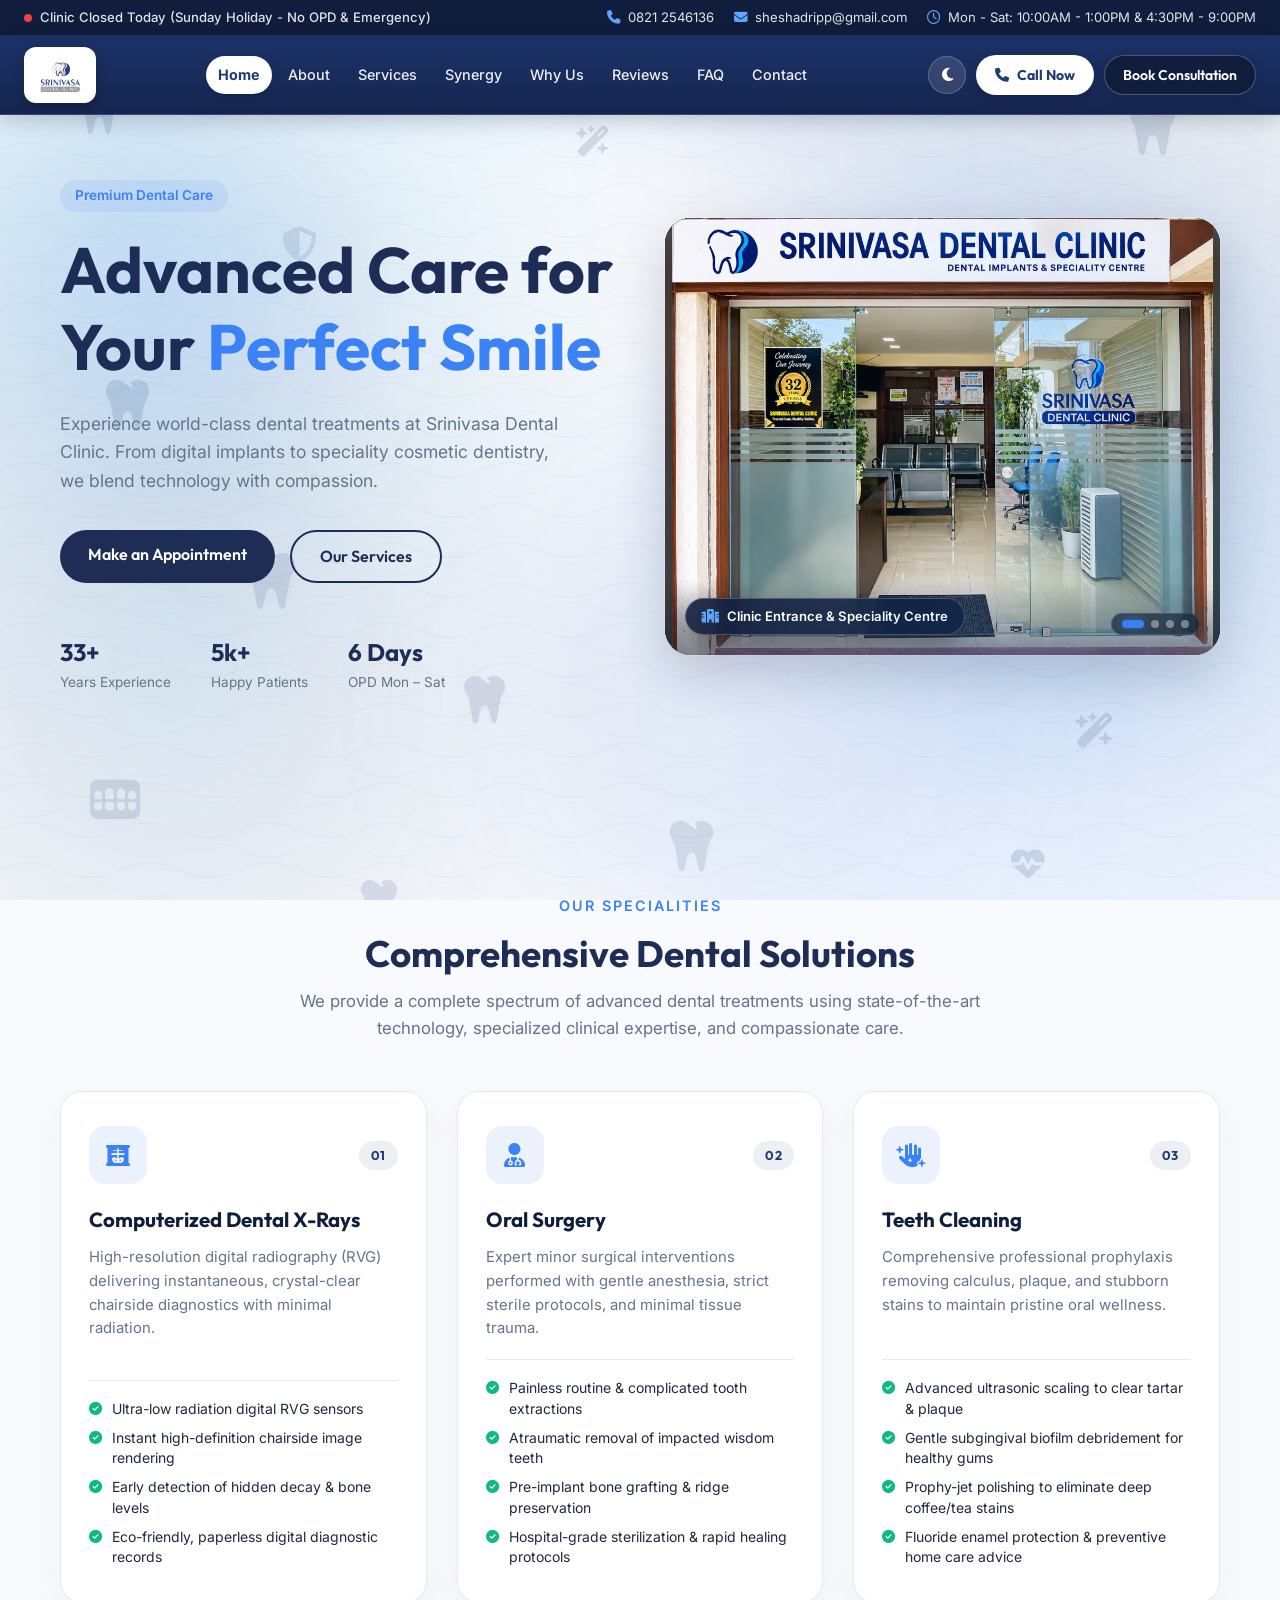
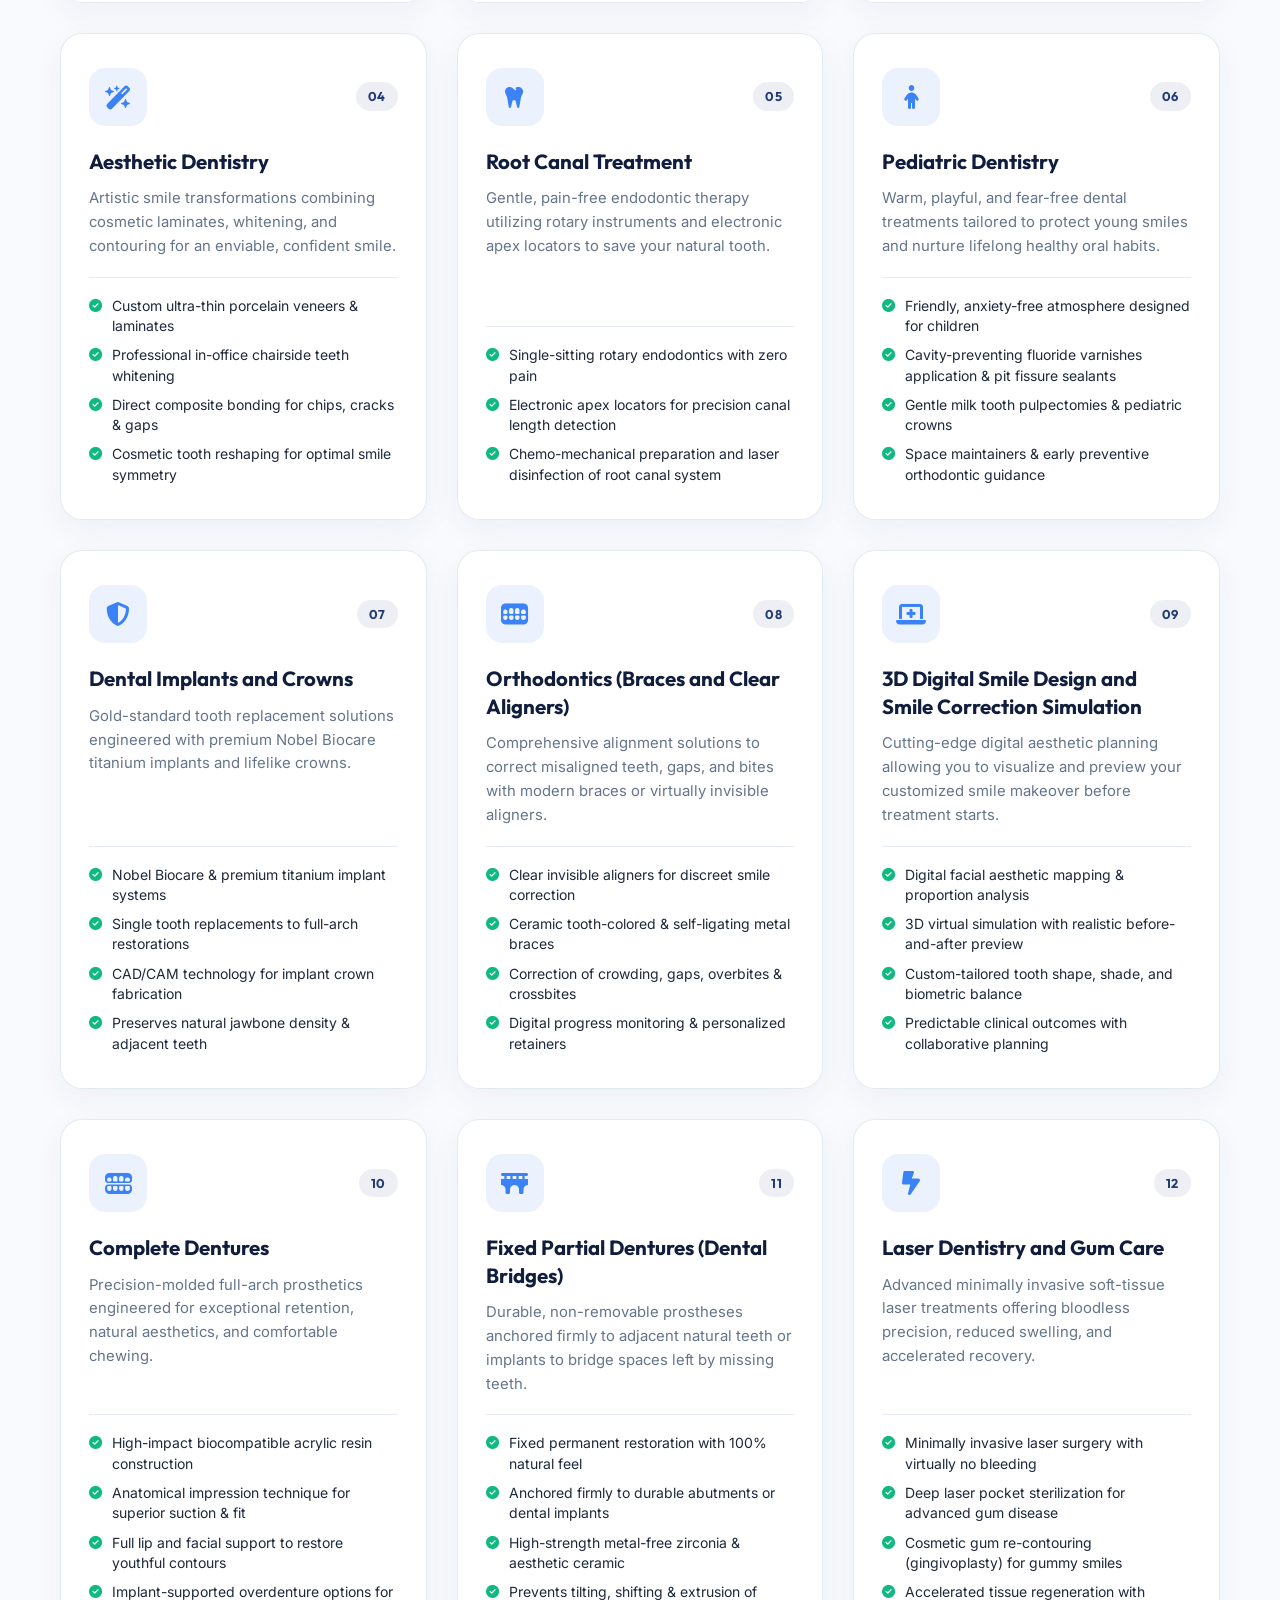
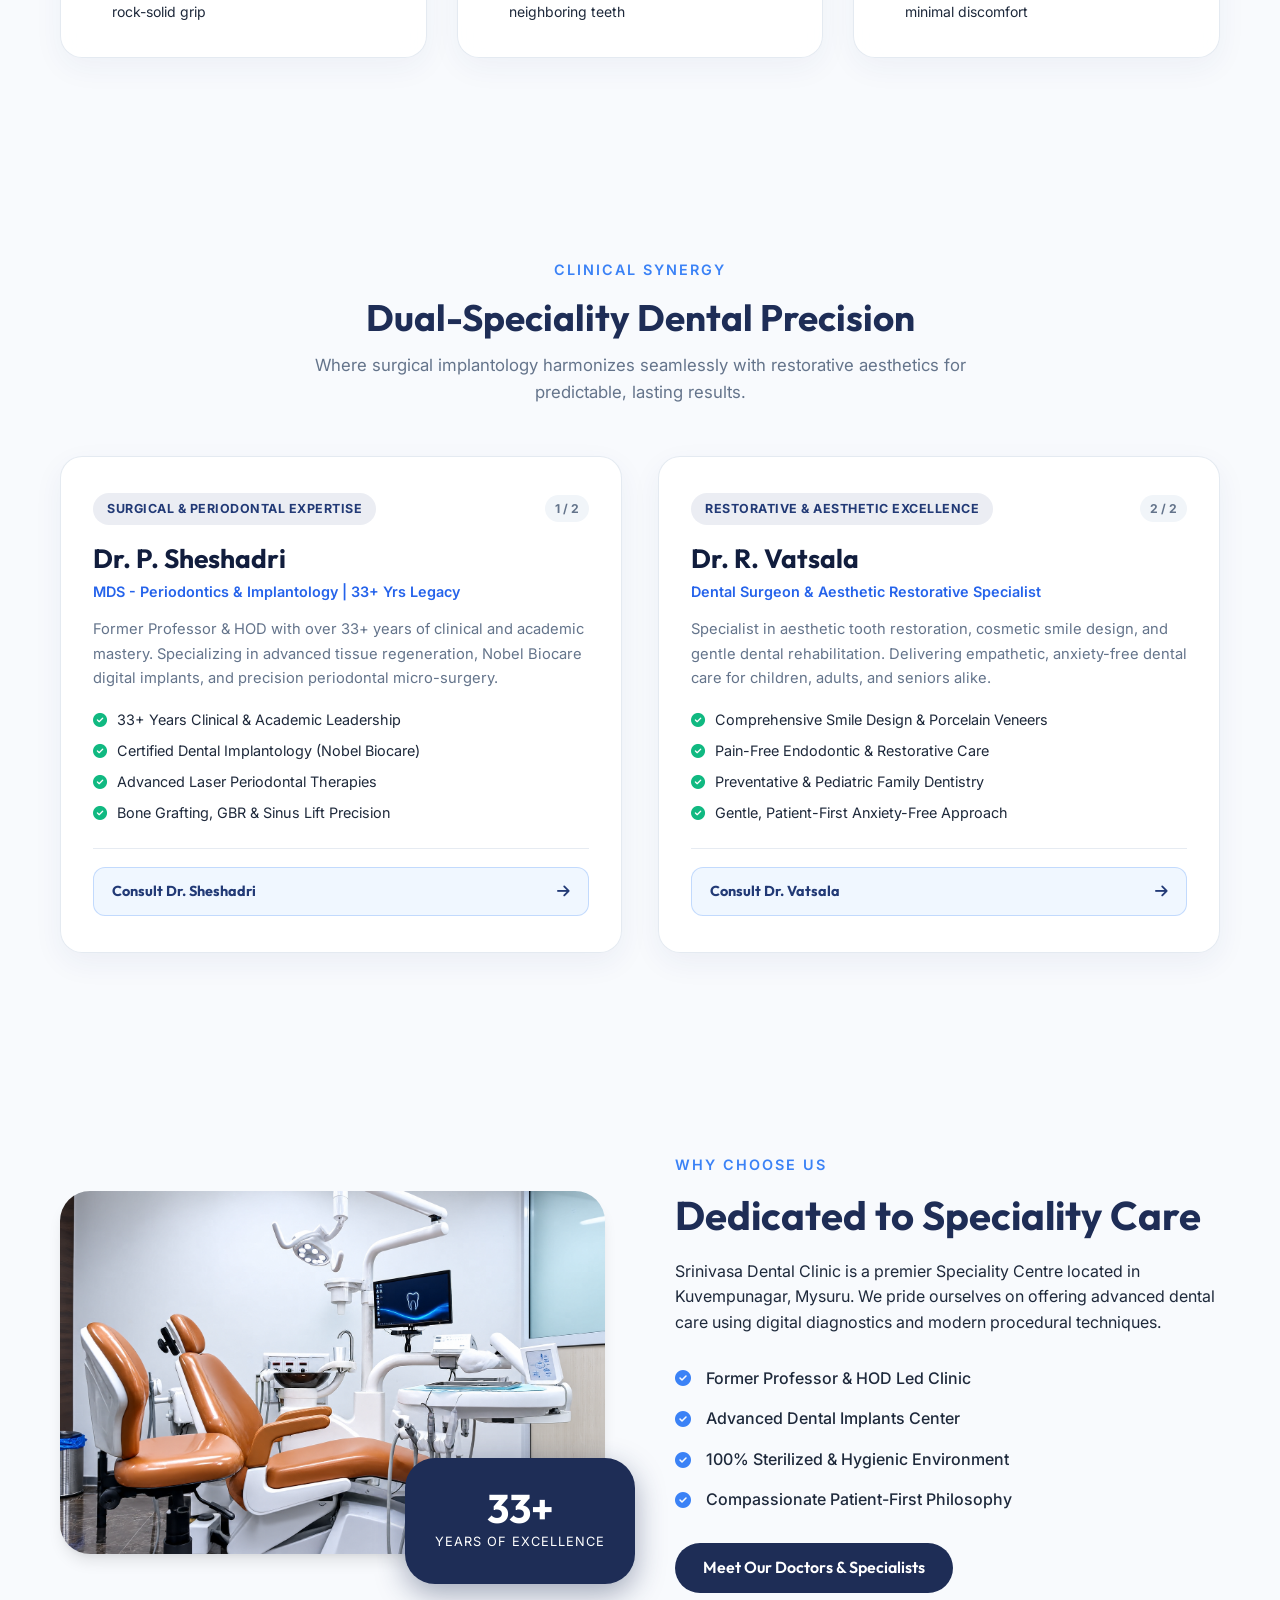
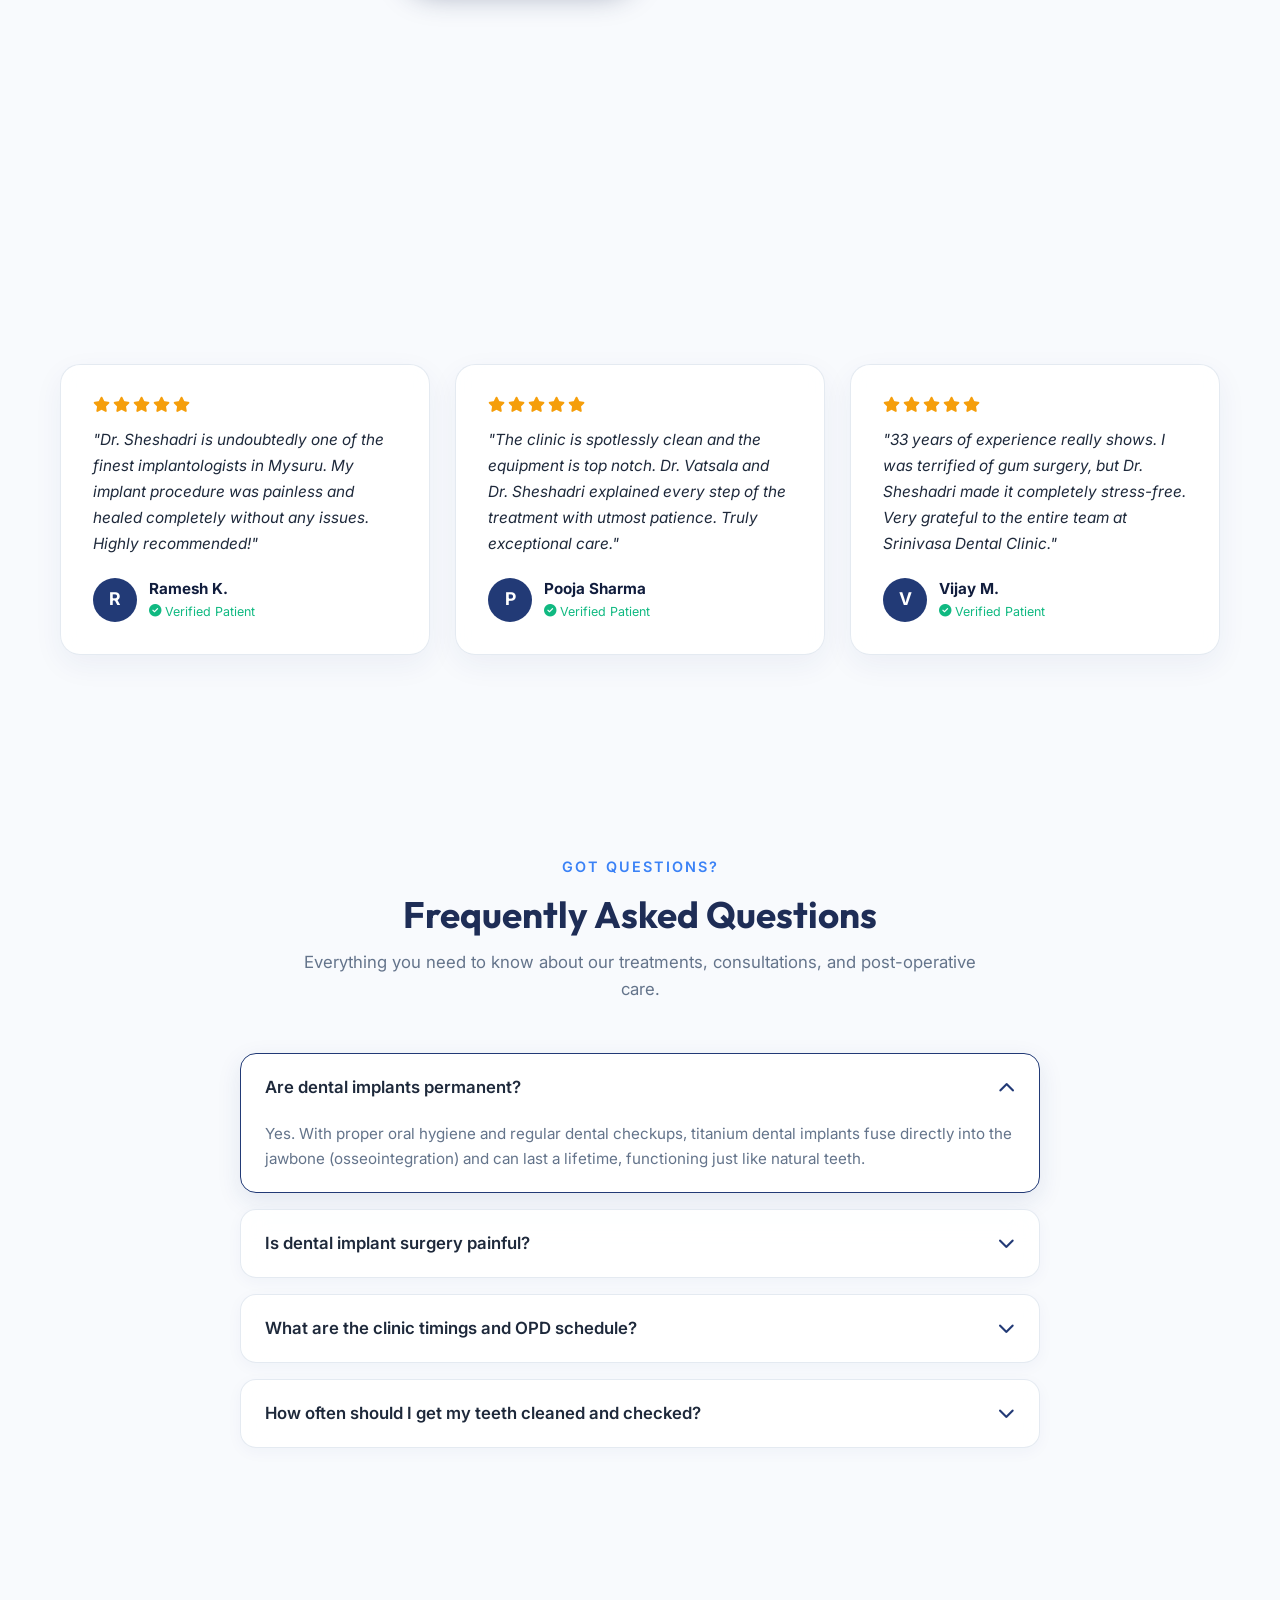
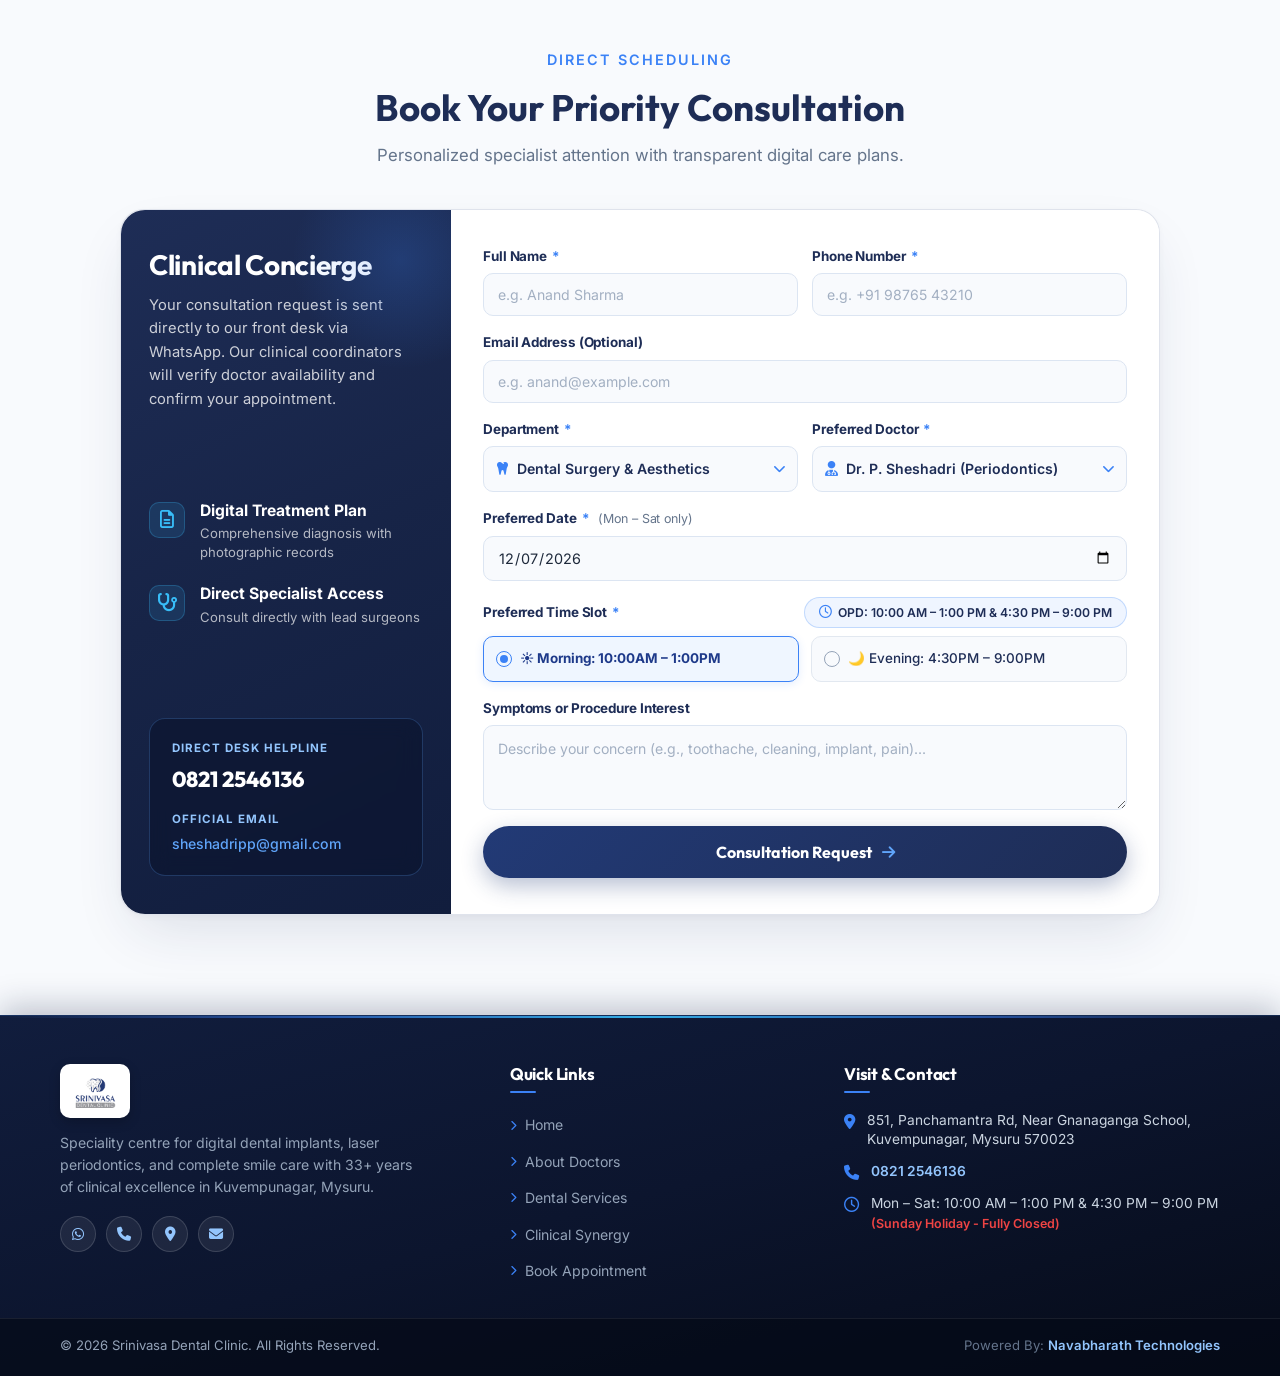
==== commit 77cdc00a: "push" ====
--- a/index.html
+++ b/index.html
@@ -139,7 +139,6 @@
                         <li><a href="#services" class="nav-item">Services</a></li>
                         <li><a href="#synergy" class="nav-item">Synergy</a></li>
                         <li><a href="#about" class="nav-item">Why Us</a></li>
-                        <li><a href="#facilities" class="nav-item">Facilities</a></li>
                         <li><a href="#reviews" class="nav-item">Reviews</a></li>
                         <li><a href="#faq" class="nav-item">FAQ</a></li>
                         <li><a href="#contact" class="nav-item">Contact</a></li>
@@ -197,32 +196,36 @@
             <div class="hero-image-wrapper animate-fade">
                 <div class="hero-carousel-container" id="hero-carousel">
                     <div class="hero-carousel-track" id="hero-carousel-track">
-                        <!-- Slide 1: Precision Smile Aesthetics -->
+                        <!-- Slide 1: Clinic Entrance & Facade -->
                         <div class="hero-slide active">
-                            <img src="assets/teeth.png" alt="Aesthetic Smile Care & Precision Typodont Model" class="hero-img">
+                            <div class="hero-slide-bg" style="background-image: url('assets/clinic-entrance.jpg');"></div>
+                            <img src="assets/clinic-entrance.jpg" alt="Srinivasa Dental Clinic Entrance &amp; Speciality Centre Facade" class="hero-img">
                             <div class="hero-slide-badge">
-                                <i class="fa-solid fa-tooth"></i> Precision Smile Aesthetics
-                            </div>
-                        </div>
-                        <!-- Slide 2: Advanced Treatment Operatory -->
+                                <i class="fa-solid fa-hospital"></i> Clinic Entrance &amp; Speciality Centre
+                            </div>
+                        </div>
+                        <!-- Slide 2: Executive Operatory Suite -->
                         <div class="hero-slide">
-                            <img src="assets/herooo.png" alt="Advanced Treatment Operatory – Srinivasa Dental Clinic" class="hero-img">
+                            <div class="hero-slide-bg" style="background-image: url('assets/treatment-operatory-brown.jpg');"></div>
+                            <img src="assets/treatment-operatory-brown.jpg" alt="Advanced Treatment Operatory Suite – Srinivasa Dental Clinic" class="hero-img">
                             <div class="hero-slide-badge">
-                                <i class="fa-solid fa-shield-halved"></i> Advanced Treatment Operatory
-                            </div>
-                        </div>
-                        <!-- Slide 3: Treatment Room 1 -->
+                                <i class="fa-solid fa-chair"></i> Executive Operatory Suite
+                            </div>
+                        </div>
+                        <!-- Slide 3: Patient Reception & Waiting Lounge -->
                         <div class="hero-slide">
-                            <img src="assets/herooooo.png" alt="Treatment Room 1 – Modern Dental Chair & Autoclave Suite" class="hero-img">
+                            <div class="hero-slide-bg" style="background-image: url('assets/reception-lounge.jpg');"></div>
+                            <img src="assets/reception-lounge.jpg" alt="Spacious Patient Reception &amp; Waiting Lounge" class="hero-img">
                             <div class="hero-slide-badge">
-                                <i class="fa-solid fa-tooth"></i> Treatment Room 1
-                            </div>
-                        </div>
-                        <!-- Slide 4: Digital RVG & Diagnostic Suite -->
+                                <i class="fa-solid fa-couch"></i> Patient Reception &amp; Lounge
+                            </div>
+                        </div>
+                        <!-- Slide 4: Advanced Dental Operatory -->
                         <div class="hero-slide">
-                            <img src="assets/hero3.png" alt="Digital Radiography & RVG Diagnosis Setup" class="hero-img">
+                            <div class="hero-slide-bg" style="background-image: url('assets/treatment-operatory-green.jpg');"></div>
+                            <img src="assets/treatment-operatory-green.jpg" alt="Modern Dental Treatment Operatory Chair" class="hero-img">
                             <div class="hero-slide-badge">
-                                <i class="fa-solid fa-x-ray"></i> Digital RVG &amp; Diagnostic Suite
+                                <i class="fa-solid fa-tooth"></i> Modern Treatment Operatory
                             </div>
                         </div>
                     </div>
@@ -281,8 +284,8 @@
                     <h3>Oral Surgery</h3>
                     <p>Expert minor surgical interventions performed with gentle anesthesia, strict sterile protocols, and minimal tissue trauma.</p>
                     <ul class="service-points">
+                        <li><i class="fa-solid fa-circle-check"></i> Painless routine &amp; complicated tooth extractions</li>
                         <li><i class="fa-solid fa-circle-check"></i> Atraumatic removal of impacted wisdom teeth</li>
-                        <li><i class="fa-solid fa-circle-check"></i> Painless routine &amp; complicated tooth extractions</li>
                         <li><i class="fa-solid fa-circle-check"></i> Pre-implant bone grafting &amp; ridge preservation</li>
                         <li><i class="fa-solid fa-circle-check"></i> Hospital-grade sterilization &amp; rapid healing protocols</li>
                     </ul>
@@ -330,9 +333,8 @@
                     <p>Gentle, pain-free endodontic therapy utilizing rotary instruments and electronic apex locators to save your natural tooth.</p>
                     <ul class="service-points">
                         <li><i class="fa-solid fa-circle-check"></i> Single-sitting rotary endodontics with zero pain</li>
-                        <li><i class="fa-solid fa-circle-check"></i> Electronic apex locators for precision canal disinfection</li>
-                        <li><i class="fa-solid fa-circle-check"></i> Biocompatible 3D hermetic gutta-percha seal</li>
-                        <li><i class="fa-solid fa-circle-check"></i> High-strength crown placement to restore full bite</li>
+                        <li><i class="fa-solid fa-circle-check"></i> Electronic apex locators for precision canal length detection</li>
+                        <li><i class="fa-solid fa-circle-check"></i> Chemo-mechanical preparation and laser disinfection of root canal system</li>
                     </ul>
                 </div>
 
@@ -346,7 +348,7 @@
                     <p>Warm, playful, and fear-free dental treatments tailored to protect young smiles and nurture lifelong healthy oral habits.</p>
                     <ul class="service-points">
                         <li><i class="fa-solid fa-circle-check"></i> Friendly, anxiety-free atmosphere designed for children</li>
-                        <li><i class="fa-solid fa-circle-check"></i> Cavity-preventing fluoride varnishes &amp; pit sealants</li>
+                        <li><i class="fa-solid fa-circle-check"></i> Cavity-preventing fluoride varnishes application &amp; pit fissure sealants</li>
                         <li><i class="fa-solid fa-circle-check"></i> Gentle milk tooth pulpectomies &amp; pediatric crowns</li>
                         <li><i class="fa-solid fa-circle-check"></i> Space maintainers &amp; early preventive orthodontic guidance</li>
                     </ul>
@@ -355,7 +357,7 @@
                 <!-- 07. Dental Implants and Crowns -->
                 <div class="service-box animate-up">
                     <div class="service-box-header">
-                        <div class="service-icon"><i class="fa-solid fa-crown"></i></div>
+                        <div class="service-icon"><i class="fa-solid fa-shield-halved"></i></div>
                         <span class="service-number">07</span>
                     </div>
                     <h3>Dental Implants and Crowns</h3>
@@ -363,7 +365,7 @@
                     <ul class="service-points">
                         <li><i class="fa-solid fa-circle-check"></i> Nobel Biocare &amp; premium titanium implant systems</li>
                         <li><i class="fa-solid fa-circle-check"></i> Single tooth replacements to full-arch restorations</li>
-                        <li><i class="fa-solid fa-circle-check"></i> CAD/CAM monolithic zirconia &amp; ceramic crowns</li>
+                        <li><i class="fa-solid fa-circle-check"></i> CAD/CAM technology for implant crown fabrication</li>
                         <li><i class="fa-solid fa-circle-check"></i> Preserves natural jawbone density &amp; adjacent teeth</li>
                     </ul>
                 </div>
@@ -566,70 +568,6 @@
         </div>
     </section>
 
-    <!-- Facilities Section -->
-    <section id="facilities" class="facilities-section section-padding">
-        <div class="container">
-            <div class="section-header animate-up">
-                <span class="section-tag">Modern Infrastructure</span>
-                <h2>State-of-the-Art Facilities</h2>
-                <p>Designed for supreme patient comfort, absolute sterility, and cutting-edge precision treatment.</p>
-            </div>
-            <div class="facilities-grid">
-                <!-- Facility 1: Autoclave Sterilization -->
-                <div class="facility-card animate-up">
-                    <div class="facility-img-wrap">
-                        <img src="assets/herooooo.png" alt="Class-B Autoclave Sterilization Station">
-                        <span class="facility-badge"><i class="fa-solid fa-shield-virus"></i> Class-B Autoclave</span>
-                    </div>
-                    <div class="facility-content">
-                        <div class="facility-icon"><i class="fa-solid fa-shield-virus"></i></div>
-                        <h3>Class-B Autoclave Sterilization</h3>
-                        <p>Rigorous multi-stage hospital-grade sterilization protocols ensuring zero cross-contamination.</p>
-                    </div>
-                </div>
-
-                <!-- Facility 2: Digital Imaging & RVG -->
-                <div class="facility-card animate-up">
-                    <div class="facility-img-wrap">
-                        <img src="assets/hero3.png" alt="Digital Imaging & RVG Radiography Station">
-                        <span class="facility-badge"><i class="fa-solid fa-x-ray"></i> Low-Dose Digital RVG</span>
-                    </div>
-                    <div class="facility-content">
-                        <div class="facility-icon"><i class="fa-solid fa-x-ray"></i></div>
-                        <h3>Digital Imaging &amp; RVG</h3>
-                        <p>High-resolution low-radiation digital radiography for accurate diagnosis and implant planning.</p>
-                    </div>
-                </div>
-
-                <!-- Facility 3: Ergonomic Operatories -->
-                <div class="facility-card animate-up">
-                    <div class="facility-img-wrap">
-                        <img src="assets/herooo.png" alt="Ergonomic Dental Operatory Chair">
-                        <span class="facility-badge"><i class="fa-solid fa-chair"></i> Ergonomic Suite</span>
-                    </div>
-                    <div class="facility-content">
-                        <div class="facility-icon"><i class="fa-solid fa-chair"></i></div>
-                        <h3>Ergonomic Operatories</h3>
-                        <p>Ultra-comfortable dental chairs designed to reduce patient fatigue during extended procedures.</p>
-                    </div>
-                </div>
-
-                <!-- Facility 4: Precision Laser & Clinical Setup -->
-                <div class="facility-card animate-up">
-                    <div class="facility-img-wrap">
-                        <img src="assets/hero-bg.png" alt="Advanced Clinical Dental Operatory Setup">
-                        <span class="facility-badge"><i class="fa-solid fa-wand-magic-sparkles"></i> Advanced Operatory</span>
-                    </div>
-                    <div class="facility-content">
-                        <div class="facility-icon"><i class="fa-solid fa-wand-magic-sparkles"></i></div>
-                        <h3>Laser &amp; Piezo Units</h3>
-                        <p>Minimally invasive soft tissue laser and ultrasonic surgical equipment for faster healing.</p>
-                    </div>
-                </div>
-            </div>
-        </div>
-    </section>
-
     <!-- Reviews Section -->
     <section id="reviews" class="reviews-section section-padding">
         <div class="container">
@@ -737,7 +675,7 @@
             <div class="section-header animate-up" style="text-align: center; margin-bottom: 40px;">
                 <span class="section-tag">Direct Scheduling</span>
                 <h2>Book Your Priority Consultation</h2>
-                <p>Personalized specialist attention with transparent digital care plans and zero waiting time.</p>
+                <p>Personalized specialist attention with transparent digital care plans.</p>
             </div>
 
             <div class="concierge-booking-card animate-fade">
@@ -749,16 +687,6 @@
                     </div>
 
                     <div class="concierge-perks">
-                        <div class="concierge-perk">
-                            <div class="perk-icon">
-                                <i class="fa-solid fa-clock-rotate-left"></i>
-                            </div>
-                            <div class="perk-info">
-                                <h4>Zero Waiting Queue</h4>
-                                <p>Allocated dedicated doctor attention</p>
-                            </div>
-                        </div>
-
                         <div class="concierge-perk">
                             <div class="perk-icon">
                                 <i class="fa-regular fa-file-lines"></i>
--- a/style.css
+++ b/style.css
@@ -599,7 +599,7 @@
     overflow: hidden;
     box-shadow: 0 20px 50px rgba(17, 29, 61, 0.18), 0 0 0 1px rgba(255, 255, 255, 0.35);
     background: #0f172a;
-    aspect-ratio: 16 / 11;
+    aspect-ratio: 4 / 3.15;
     width: 100%;
     max-width: 580px;
     margin: 0 auto;
@@ -623,12 +623,30 @@
     height: 100%;
     position: relative;
     overflow: hidden;
+    display: flex;
+    align-items: center;
+    justify-content: center;
+    background: #0f172a;
+}
+
+.hero-slide-bg {
+    position: absolute;
+    inset: -25px;
+    background-size: cover;
+    background-position: center;
+    filter: blur(28px) brightness(0.5);
+    opacity: 0.85;
+    transform: scale(1.15);
+    pointer-events: none;
+    z-index: 1;
 }
 
 .hero-slide img {
+    position: relative;
+    z-index: 2;
     width: 100%;
     height: 100%;
-    object-fit: cover;
+    object-fit: contain;
     display: block;
 }
 
@@ -639,9 +657,10 @@
     bottom: 0;
     left: 0;
     right: 0;
-    height: 85px;
-    background: linear-gradient(180deg, transparent 0%, rgba(15, 23, 42, 0.35) 100%);
+    height: 75px;
+    background: linear-gradient(180deg, transparent 0%, rgba(15, 23, 42, 0.5) 100%);
     pointer-events: none;
+    z-index: 3;
 }
 
 /* Slide Badge */
@@ -649,10 +668,10 @@
     position: absolute;
     bottom: 20px;
     left: 20px;
-    background: rgba(17, 29, 61, 0.85);
+    background: rgba(17, 29, 61, 0.88);
     backdrop-filter: blur(12px);
     -webkit-backdrop-filter: blur(12px);
-    border: 1px solid rgba(255, 255, 255, 0.18);
+    border: 1px solid rgba(255, 255, 255, 0.22);
     color: #FFFFFF;
     font-size: 0.82rem;
     font-weight: 600;
@@ -661,8 +680,8 @@
     display: inline-flex;
     align-items: center;
     gap: 8px;
-    box-shadow: 0 8px 24px rgba(0, 0, 0, 0.25);
-    z-index: 3;
+    box-shadow: 0 8px 24px rgba(0, 0, 0, 0.35);
+    z-index: 4;
     pointer-events: none;
     transition: transform 0.3s ease;
 }
@@ -670,6 +689,47 @@
 .hero-slide-badge i {
     color: #60A5FA;
     font-size: 0.85rem;
+}
+
+/* Placeholder slide while awaiting new images */
+.hero-placeholder-slide {
+    display: flex;
+    align-items: center;
+    justify-content: center;
+    background: linear-gradient(135deg, #132247 0%, #1e3a7a 100%);
+}
+
+.hero-placeholder-inner {
+    text-align: center;
+    color: #ffffff;
+    padding: 30px;
+}
+
+.hero-placeholder-icon {
+    width: 68px;
+    height: 68px;
+    margin: 0 auto 16px;
+    border-radius: 50%;
+    background: rgba(255, 255, 255, 0.12);
+    border: 1px solid rgba(255, 255, 255, 0.22);
+    display: flex;
+    align-items: center;
+    justify-content: center;
+    font-size: 1.8rem;
+    color: #60A5FA;
+}
+
+.hero-placeholder-inner h4 {
+    font-size: 1.25rem;
+    font-weight: 600;
+    margin-bottom: 6px;
+    color: #ffffff;
+}
+
+.hero-placeholder-inner p {
+    font-size: 0.88rem;
+    color: rgba(255, 255, 255, 0.75);
+    margin: 0;
 }
 
 /* Floating Live Tour Pill */
@@ -3016,15 +3076,15 @@
 .facility-img-wrap {
     position: relative;
     width: 100%;
-    height: 185px;
+    height: 195px;
     overflow: hidden;
-    background: #0f172a;
 }
 
 .facility-img-wrap img {
     width: 100%;
     height: 100%;
     object-fit: cover;
+    object-position: center;
     display: block;
     transition: transform 0.5s cubic-bezier(0.25, 1, 0.5, 1);
 }
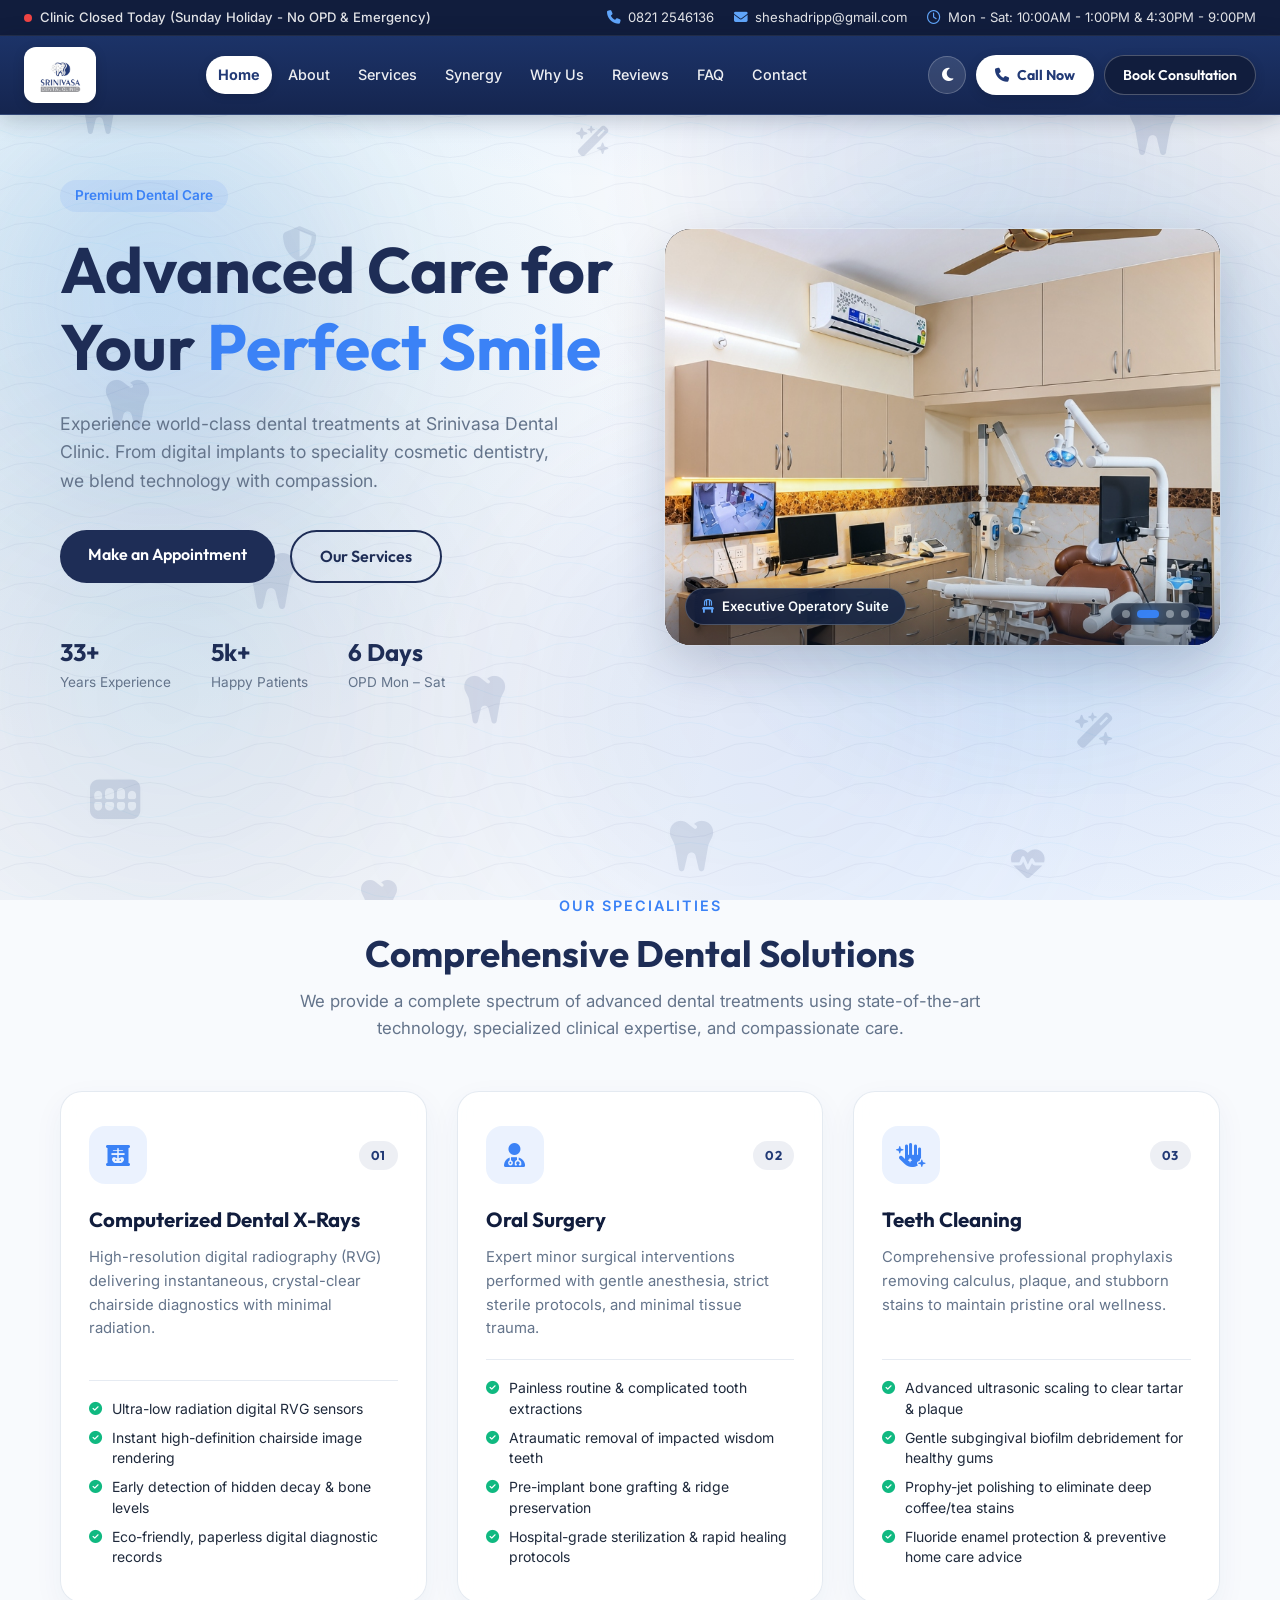
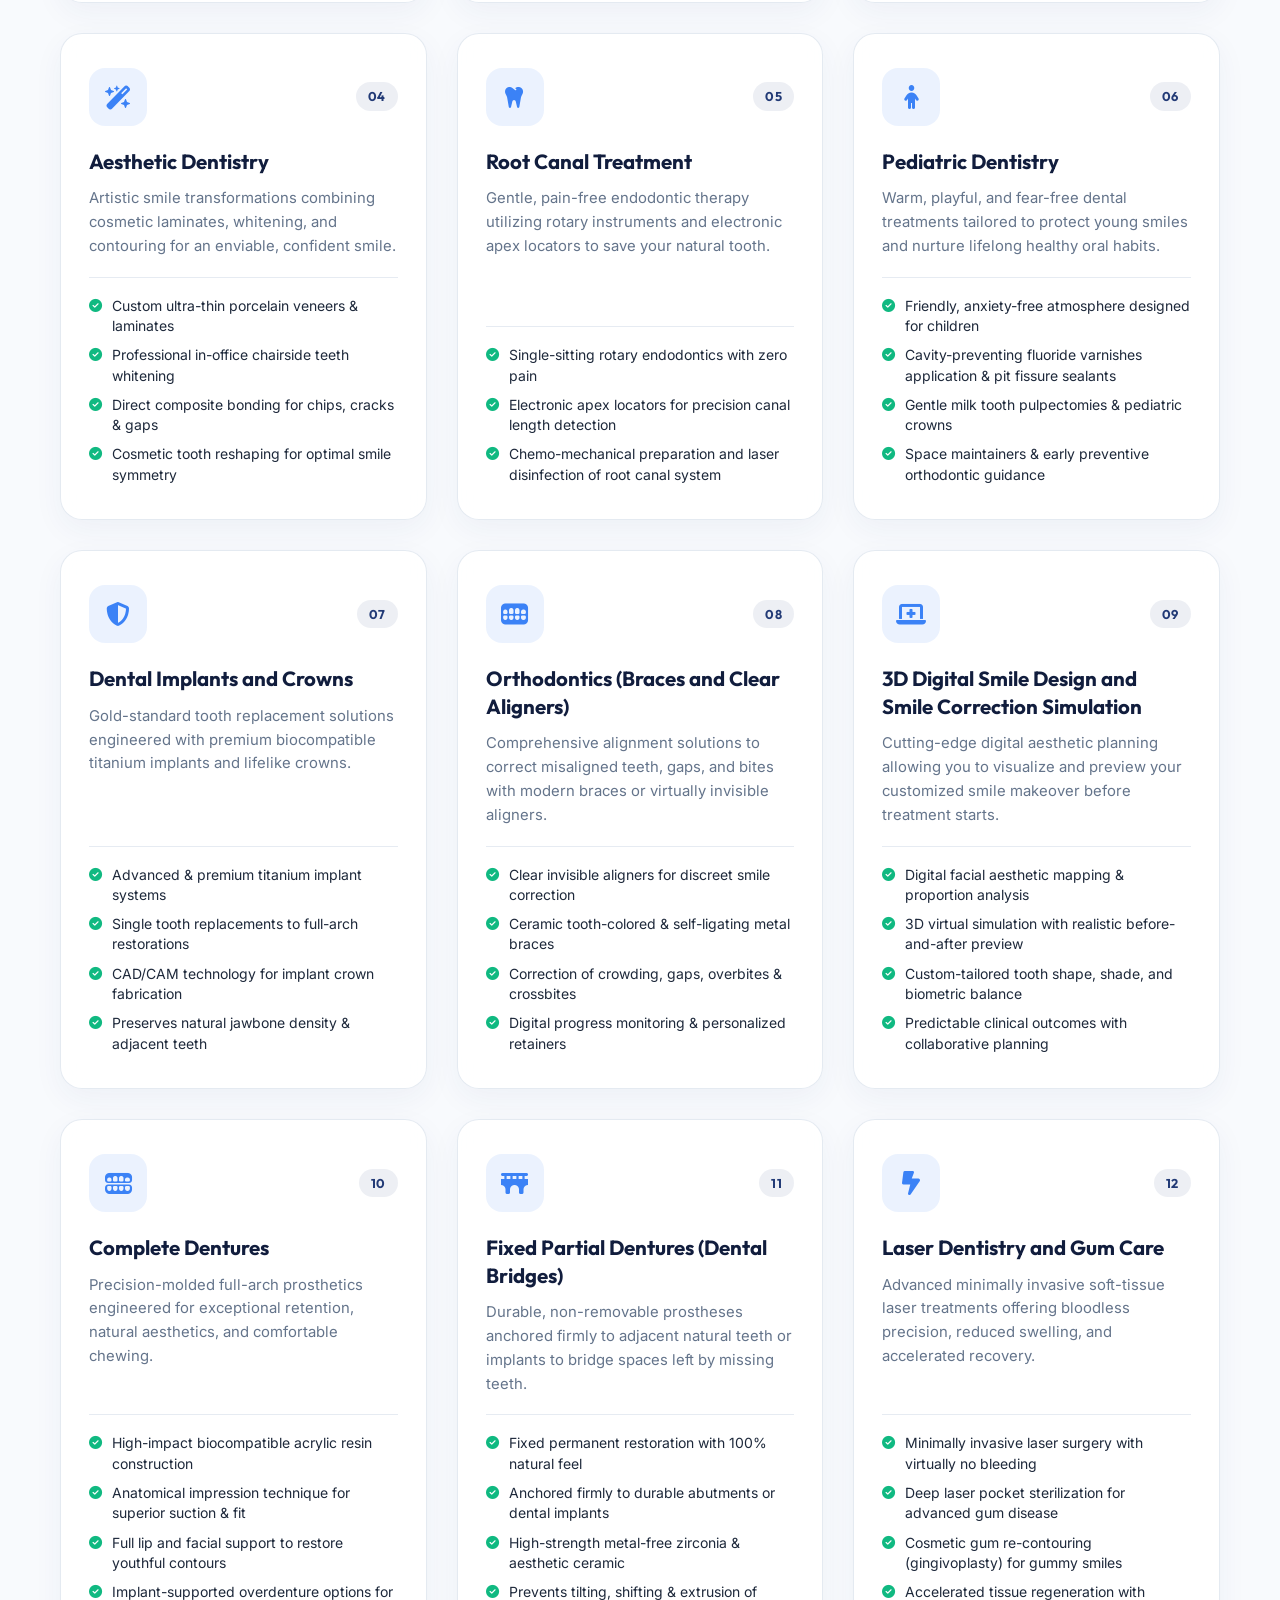
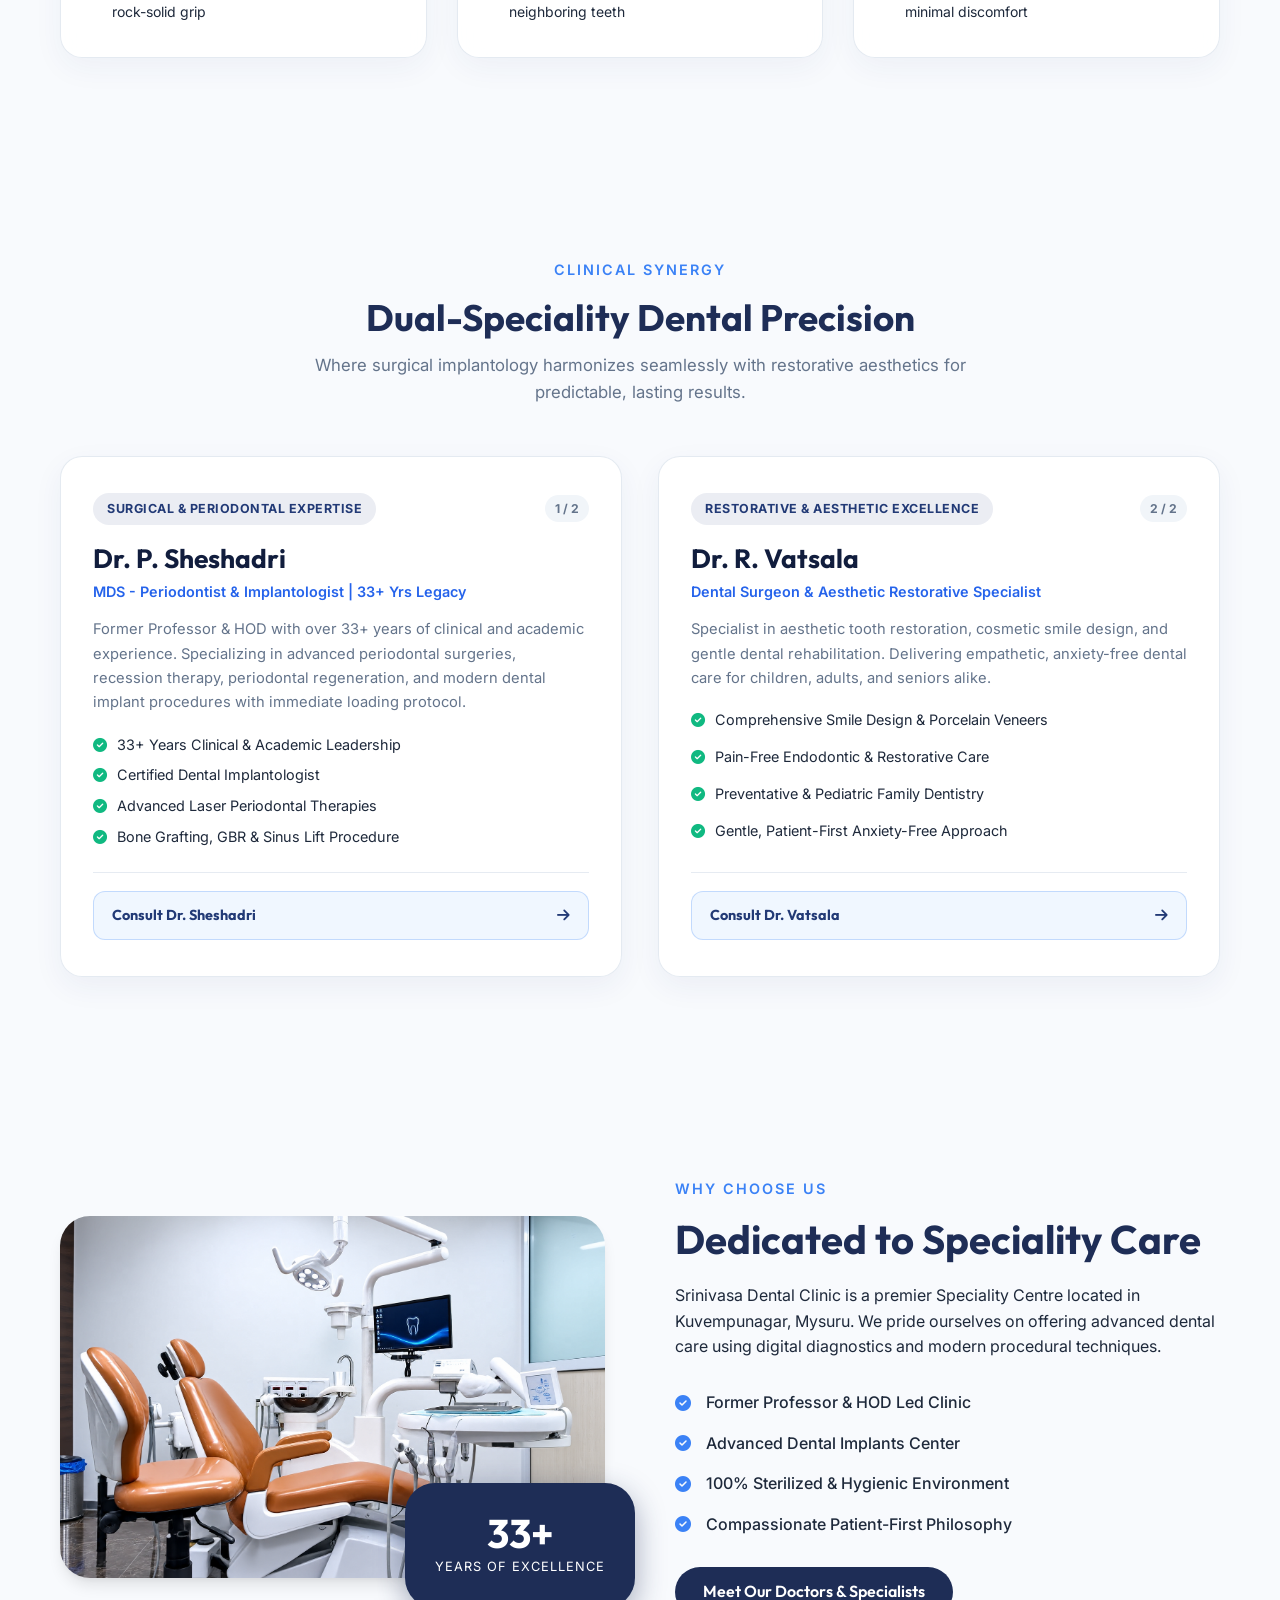
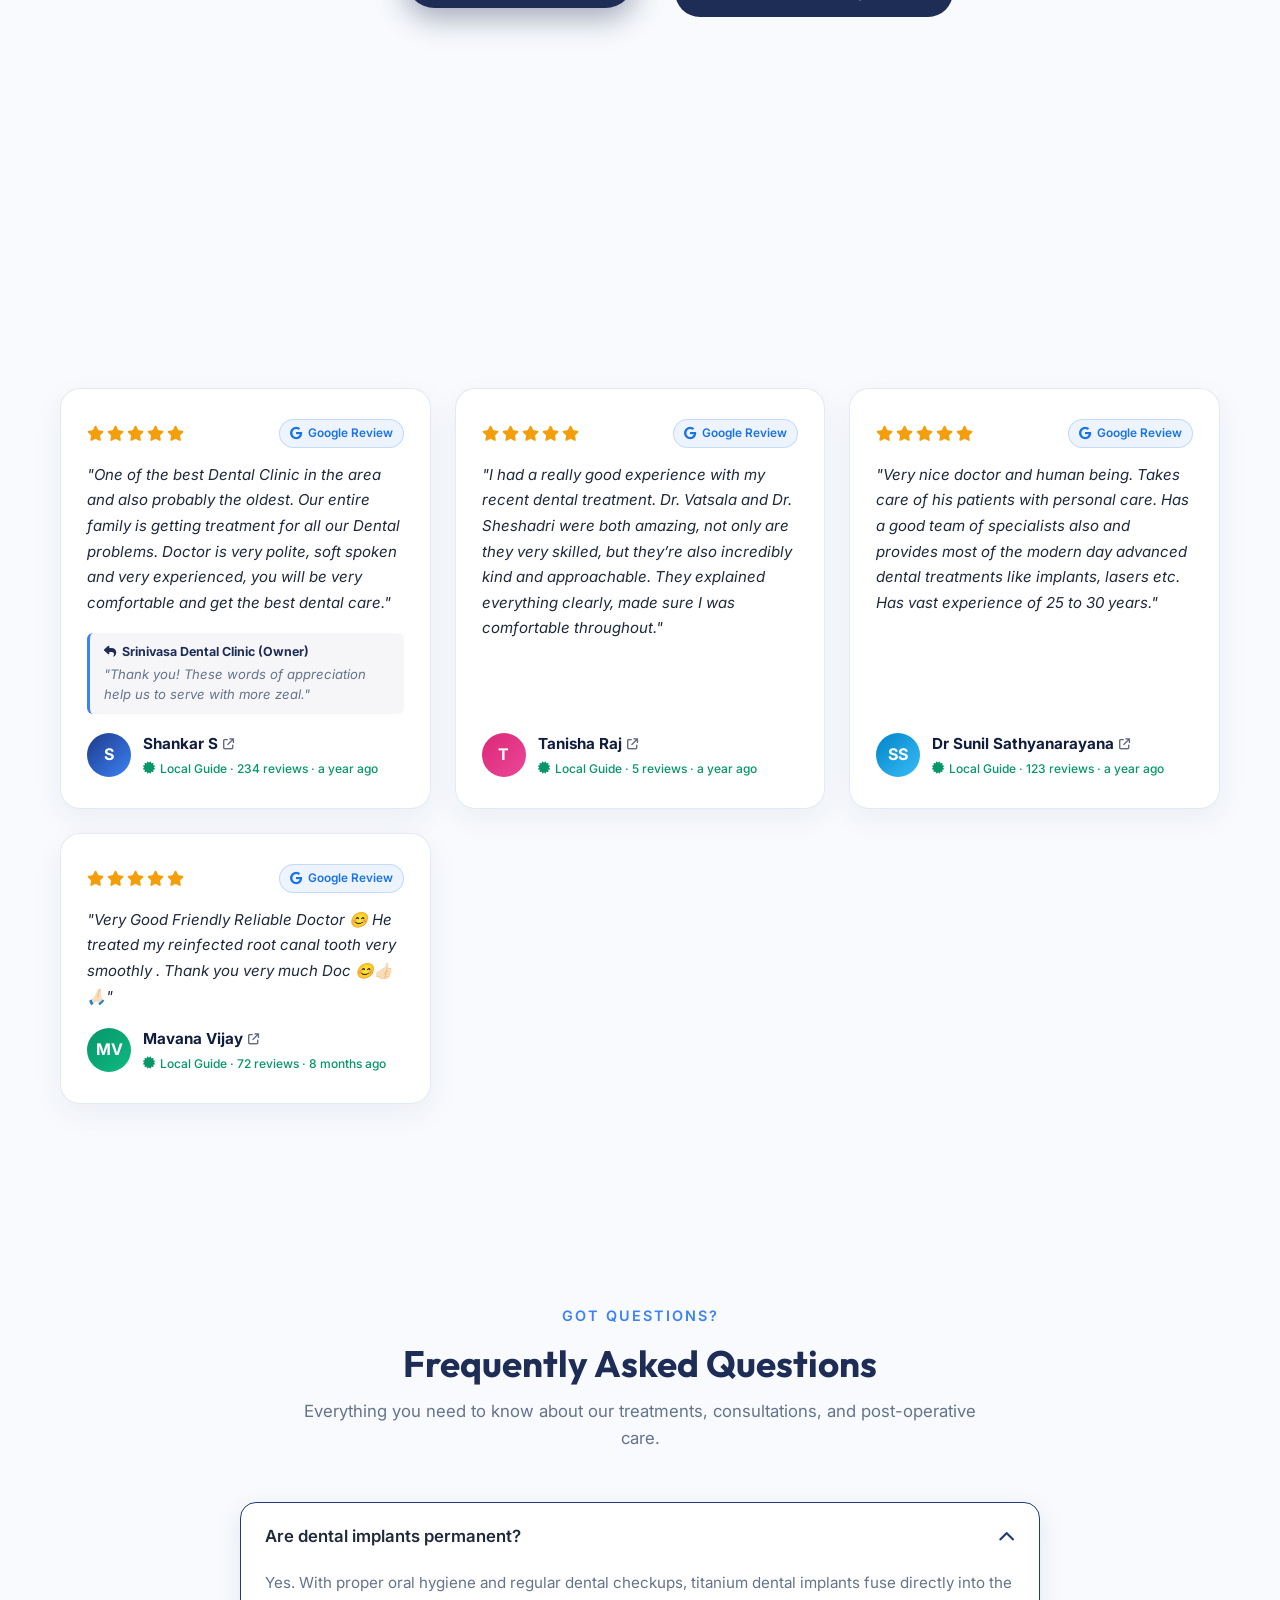
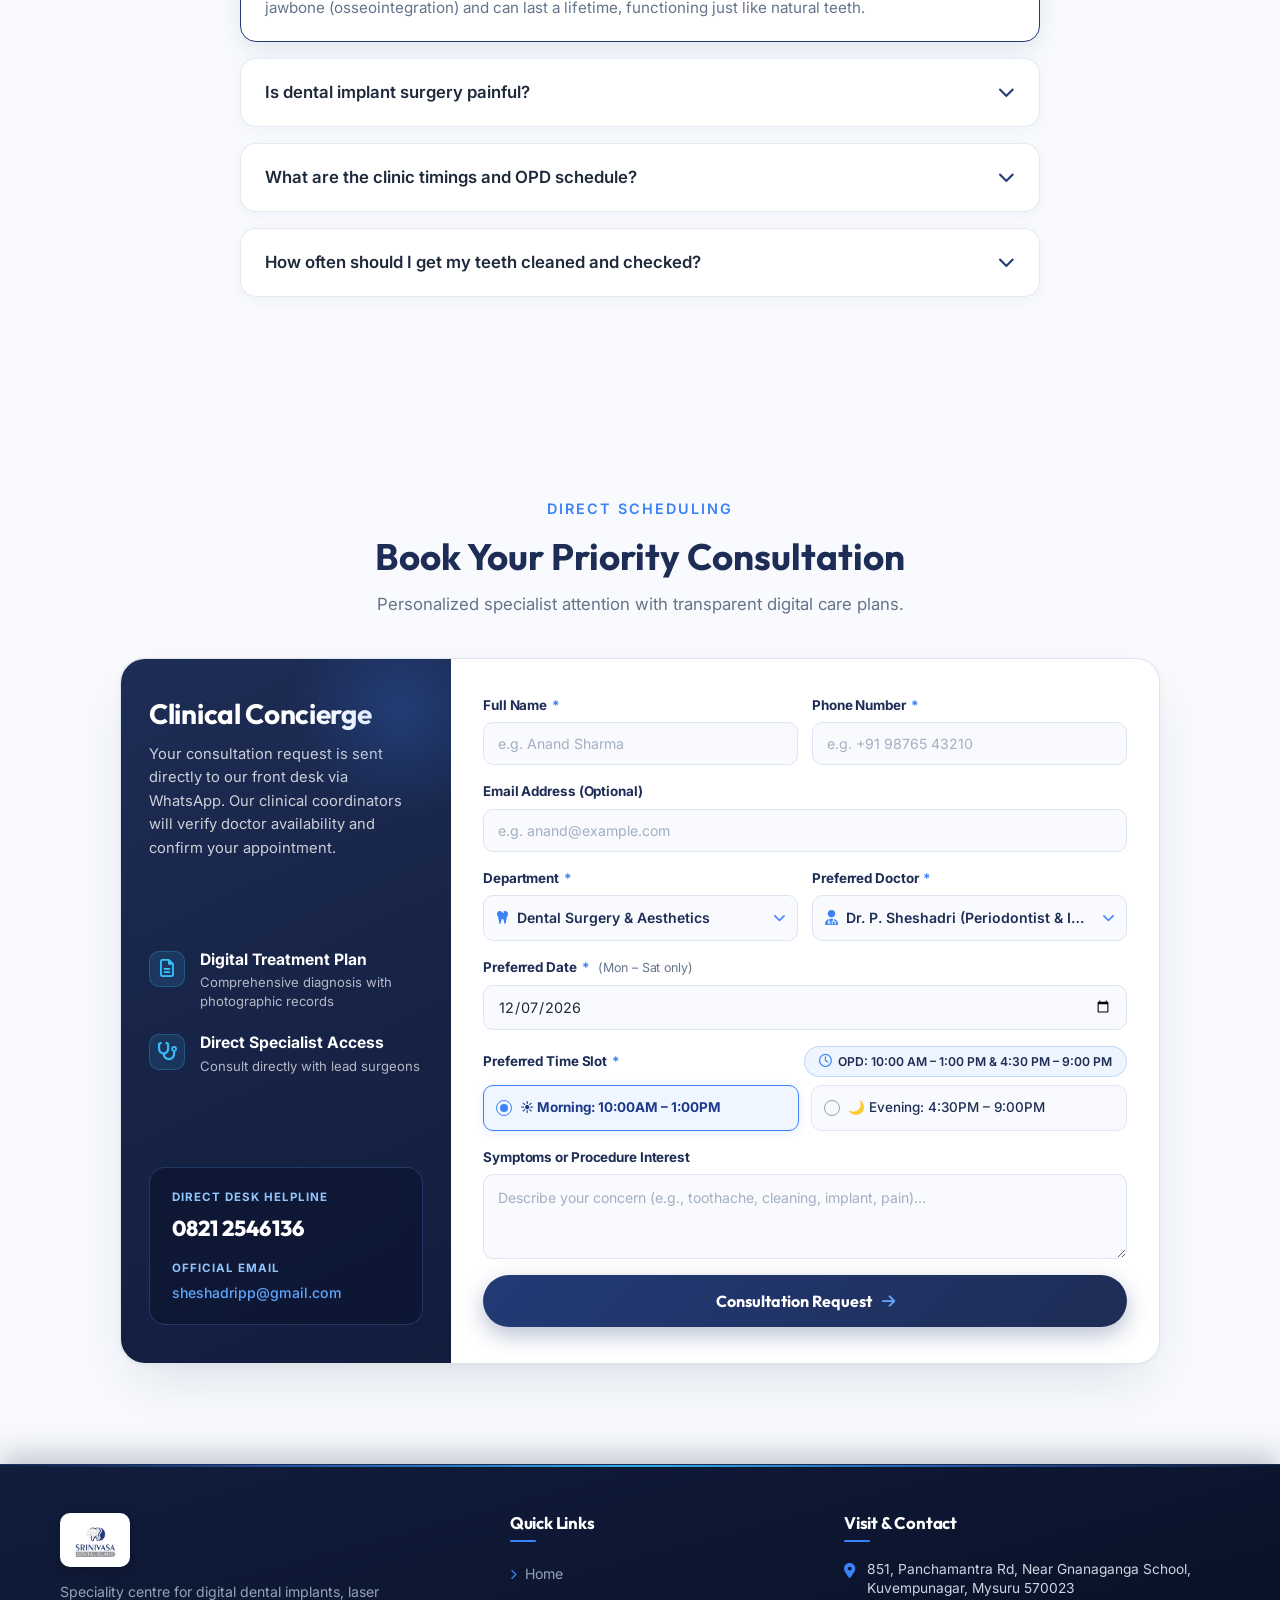
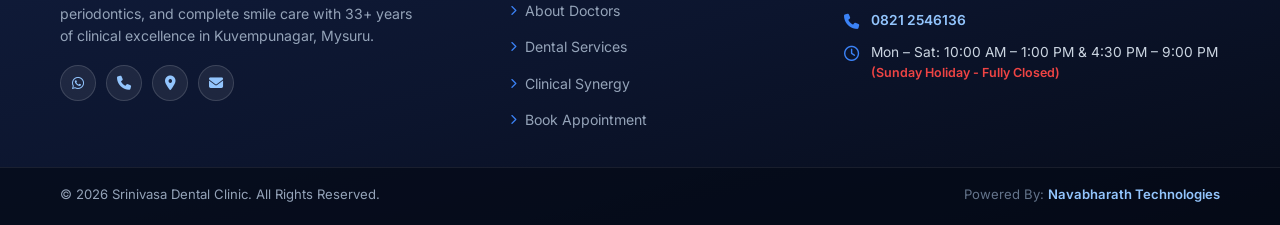
==== commit cfb8cd08: "deta" ====
--- a/index.html
+++ b/index.html
@@ -361,9 +361,9 @@
                         <span class="service-number">07</span>
                     </div>
                     <h3>Dental Implants and Crowns</h3>
-                    <p>Gold-standard tooth replacement solutions engineered with premium Nobel Biocare titanium implants and lifelike crowns.</p>
-                    <ul class="service-points">
-                        <li><i class="fa-solid fa-circle-check"></i> Nobel Biocare &amp; premium titanium implant systems</li>
+                    <p>Gold-standard tooth replacement solutions engineered with premium biocompatible titanium implants and lifelike crowns.</p>
+                    <ul class="service-points">
+                        <li><i class="fa-solid fa-circle-check"></i> Advanced &amp; premium titanium implant systems</li>
                         <li><i class="fa-solid fa-circle-check"></i> Single tooth replacements to full-arch restorations</li>
                         <li><i class="fa-solid fa-circle-check"></i> CAD/CAM technology for implant crown fabrication</li>
                         <li><i class="fa-solid fa-circle-check"></i> Preserves natural jawbone density &amp; adjacent teeth</li>
@@ -488,13 +488,13 @@
                             <span class="synergy-pill-counter">1 / 2</span>
                         </div>
                         <h3>Dr. P. Sheshadri</h3>
-                        <p class="synergy-speciality-title">MDS - Periodontics &amp; Implantology | 33+ Yrs Legacy</p>
-                        <p class="synergy-bio">Former Professor &amp; HOD with over 33+ years of clinical and academic mastery. Specializing in advanced tissue regeneration, Nobel Biocare digital implants, and precision periodontal micro-surgery.</p>
+                        <p class="synergy-speciality-title">MDS - Periodontist &amp; Implantologist | 33+ Yrs Legacy</p>
+                        <p class="synergy-bio">Former Professor &amp; HOD with over 33+ years of clinical and academic experience. Specializing in advanced periodontal surgeries, recession therapy, periodontal regeneration, and modern dental implant procedures with immediate loading protocol.</p>
                         <ul class="synergy-features">
                             <li><i class="fa-solid fa-circle-check"></i> 33+ Years Clinical &amp; Academic Leadership</li>
-                            <li><i class="fa-solid fa-circle-check"></i> Certified Dental Implantology (Nobel Biocare)</li>
+                            <li><i class="fa-solid fa-circle-check"></i> Certified Dental Implantologist</li>
                             <li><i class="fa-solid fa-circle-check"></i> Advanced Laser Periodontal Therapies</li>
-                            <li><i class="fa-solid fa-circle-check"></i> Bone Grafting, GBR &amp; Sinus Lift Precision</li>
+                            <li><i class="fa-solid fa-circle-check"></i> Bone Grafting, GBR &amp; Sinus Lift Procedure</li>
                         </ul>
                         <div class="synergy-card-action">
                             <a href="#contact" class="btn-synergy-book" data-select-doc="sheshadri">
@@ -577,42 +577,78 @@
                 <p>Real stories and verified experiences from individuals who restored their smiles with us.</p>
             </div>
             <div class="reviews-grid">
+                <!-- Review 1: Shankar S -->
                 <div class="review-card animate-up">
-                    <div class="review-stars">
-                        <i class="fa-solid fa-star"></i><i class="fa-solid fa-star"></i><i class="fa-solid fa-star"></i><i class="fa-solid fa-star"></i><i class="fa-solid fa-star"></i>
-                    </div>
-                    <p class="review-text">"Dr. Sheshadri is undoubtedly one of the finest implantologists in Mysuru. My implant procedure was painless and healed completely without any issues. Highly recommended!"</p>
+                    <div class="review-card-top">
+                        <div class="review-stars">
+                            <i class="fa-solid fa-star"></i><i class="fa-solid fa-star"></i><i class="fa-solid fa-star"></i><i class="fa-solid fa-star"></i><i class="fa-solid fa-star"></i>
+                        </div>
+                        <span class="review-source-badge"><i class="fa-brands fa-google"></i> Google Review</span>
+                    </div>
+                    <p class="review-text">"One of the best Dental Clinic in the area and also probably the oldest. Our entire family is getting treatment for all our Dental problems. Doctor is very polite, soft spoken and very experienced, you will be very comfortable and get the best dental care."</p>
+                    <div class="review-owner-reply">
+                        <div class="owner-reply-title"><i class="fa-solid fa-reply"></i> Srinivasa Dental Clinic (Owner)</div>
+                        <p>"Thank you! These words of appreciation help us to serve with more zeal."</p>
+                    </div>
                     <div class="review-author">
-                        <div class="author-avatar">R</div>
-                        <div>
-                            <div class="author-name">Ramesh K.</div>
-                            <div class="author-badge"><i class="fa-solid fa-circle-check"></i> Verified Patient</div>
-                        </div>
-                    </div>
-                </div>
+                        <div class="author-avatar" style="background: linear-gradient(135deg, #1E3A8A, #3B82F6);">S</div>
+                        <div class="author-details">
+                            <a href="https://www.google.com/maps/contrib/113967408877252853924/reviews?hl=en-GB" target="_blank" rel="noopener" class="author-name">Shankar S <i class="fa-solid fa-arrow-up-right-from-square"></i></a>
+                            <div class="author-badge"><i class="fa-solid fa-certificate"></i> Local Guide · 234 reviews · a year ago</div>
+                        </div>
+                    </div>
+                </div>
+
+                <!-- Review 2: Tanisha Raj -->
                 <div class="review-card animate-up">
-                    <div class="review-stars">
-                        <i class="fa-solid fa-star"></i><i class="fa-solid fa-star"></i><i class="fa-solid fa-star"></i><i class="fa-solid fa-star"></i><i class="fa-solid fa-star"></i>
-                    </div>
-                    <p class="review-text">"The clinic is spotlessly clean and the equipment is top notch. Dr. Vatsala and Dr. Sheshadri explained every step of the treatment with utmost patience. Truly exceptional care."</p>
+                    <div class="review-card-top">
+                        <div class="review-stars">
+                            <i class="fa-solid fa-star"></i><i class="fa-solid fa-star"></i><i class="fa-solid fa-star"></i><i class="fa-solid fa-star"></i><i class="fa-solid fa-star"></i>
+                        </div>
+                        <span class="review-source-badge"><i class="fa-brands fa-google"></i> Google Review</span>
+                    </div>
+                    <p class="review-text">"I had a really good experience with my recent dental treatment. Dr. Vatsala and Dr. Sheshadri were both amazing, not only are they very skilled, but they’re also incredibly kind and approachable. They explained everything clearly, made sure I was comfortable throughout."</p>
                     <div class="review-author">
-                        <div class="author-avatar">P</div>
-                        <div>
-                            <div class="author-name">Pooja Sharma</div>
-                            <div class="author-badge"><i class="fa-solid fa-circle-check"></i> Verified Patient</div>
-                        </div>
-                    </div>
-                </div>
+                        <div class="author-avatar" style="background: linear-gradient(135deg, #DB2777, #EC4899);">T</div>
+                        <div class="author-details">
+                            <a href="https://www.google.com/maps/contrib/113383415364483700704/reviews?hl=en-GB" target="_blank" rel="noopener" class="author-name">Tanisha Raj <i class="fa-solid fa-arrow-up-right-from-square"></i></a>
+                            <div class="author-badge"><i class="fa-solid fa-certificate"></i> Local Guide · 5 reviews · a year ago</div>
+                        </div>
+                    </div>
+                </div>
+
+                <!-- Review 3: Dr Sunil Sathyanarayana -->
                 <div class="review-card animate-up">
-                    <div class="review-stars">
-                        <i class="fa-solid fa-star"></i><i class="fa-solid fa-star"></i><i class="fa-solid fa-star"></i><i class="fa-solid fa-star"></i><i class="fa-solid fa-star"></i>
-                    </div>
-                    <p class="review-text">"33 years of experience really shows. I was terrified of gum surgery, but Dr. Sheshadri made it completely stress-free. Very grateful to the entire team at Srinivasa Dental Clinic."</p>
+                    <div class="review-card-top">
+                        <div class="review-stars">
+                            <i class="fa-solid fa-star"></i><i class="fa-solid fa-star"></i><i class="fa-solid fa-star"></i><i class="fa-solid fa-star"></i><i class="fa-solid fa-star"></i>
+                        </div>
+                        <span class="review-source-badge"><i class="fa-brands fa-google"></i> Google Review</span>
+                    </div>
+                    <p class="review-text">"Very nice doctor and human being. Takes care of his patients with personal care. Has a good team of specialists also and provides most of the modern day advanced dental treatments like implants, lasers etc. Has vast experience of 25 to 30 years."</p>
                     <div class="review-author">
-                        <div class="author-avatar">V</div>
-                        <div>
-                            <div class="author-name">Vijay M.</div>
-                            <div class="author-badge"><i class="fa-solid fa-circle-check"></i> Verified Patient</div>
+                        <div class="author-avatar" style="background: linear-gradient(135deg, #0284C7, #38BDF8);">SS</div>
+                        <div class="author-details">
+                            <a href="https://www.google.com/maps/contrib/114654990429816960313/reviews?hl=en-GB" target="_blank" rel="noopener" class="author-name">Dr Sunil Sathyanarayana <i class="fa-solid fa-arrow-up-right-from-square"></i></a>
+                            <div class="author-badge"><i class="fa-solid fa-certificate"></i> Local Guide · 123 reviews · a year ago</div>
+                        </div>
+                    </div>
+                </div>
+
+                <!-- Review 4: Mavana Vijay -->
+                <div class="review-card animate-up">
+                    <div class="review-card-top">
+                        <div class="review-stars">
+                            <i class="fa-solid fa-star"></i><i class="fa-solid fa-star"></i><i class="fa-solid fa-star"></i><i class="fa-solid fa-star"></i><i class="fa-solid fa-star"></i>
+                        </div>
+                        <span class="review-source-badge"><i class="fa-brands fa-google"></i> Google Review</span>
+                    </div>
+                    <p class="review-text">"Very Good Friendly Reliable Doctor 😊 He treated my reinfected root canal tooth very smoothly . Thank you very much Doc 😊👍🏻🙏🏻"</p>
+                    <div class="review-author">
+                        <div class="author-avatar" style="background: linear-gradient(135deg, #059669, #10B981);">MV</div>
+                        <div class="author-details">
+                            <a href="https://www.google.com/maps/contrib/113752749750915132700/reviews?hl=en-GB" target="_blank" rel="noopener" class="author-name">Mavana Vijay <i class="fa-solid fa-arrow-up-right-from-square"></i></a>
+                            <div class="author-badge"><i class="fa-solid fa-certificate"></i> Local Guide · 72 reviews · 8 months ago</div>
                         </div>
                     </div>
                 </div>
@@ -770,7 +806,7 @@
                                                 <div class="di-icon"><i class="fa-solid fa-tooth"></i></div>
                                                 <div class="di-text">
                                                     <span class="di-title">Periodontics &amp; Dental Implants</span>
-                                                    <span class="di-desc">Nobel Biocare implants, bone graft &amp; gum regeneration</span>
+                                                    <span class="di-desc">Advanced dental implants, bone graft &amp; gum regeneration</span>
                                                 </div>
                                             </div>
                                             <i class="fa-solid fa-circle-check di-check"></i>
@@ -842,12 +878,12 @@
                                     <div class="dropdown-trigger" tabindex="0" role="button" aria-haspopup="listbox" aria-expanded="false">
                                         <div class="dropdown-trigger-left">
                                             <i class="fa-solid fa-user-doctor dropdown-trigger-icon"></i>
-                                            <span class="dropdown-selected-text">Dr. P. Sheshadri (Periodontics)</span>
+                                            <span class="dropdown-selected-text">Dr. P. Sheshadri (Periodontist &amp; Implantologist)</span>
                                         </div>
                                         <i class="fa-solid fa-chevron-down dropdown-arrow"></i>
                                     </div>
                                     <div class="dropdown-menu" role="listbox">
-                                        <div class="dropdown-item selected" data-value="Dr. P. Sheshadri (MDS - Periodontist & Implantologist)" data-display="Dr. P. Sheshadri (Periodontics)" role="option" aria-selected="true">
+                                        <div class="dropdown-item selected" data-value="Dr. P. Sheshadri (MDS - Periodontist & Implantologist)" data-display="Dr. P. Sheshadri (Periodontist &amp; Implantologist)" role="option" aria-selected="true">
                                             <div class="dropdown-item-content">
                                                 <div class="di-avatar">PS</div>
                                                 <div class="di-text">
@@ -855,7 +891,7 @@
                                                         <span class="di-title">Dr. P. Sheshadri</span>
                                                         <span class="di-badge">33+ Yrs Exp</span>
                                                     </div>
-                                                    <span class="di-desc">MDS Periodontics &amp; Implantology | Former Professor &amp; HOD</span>
+                                                    <span class="di-desc">MDS Periodontist &amp; Implantologist | Former Professor &amp; HOD</span>
                                                 </div>
                                             </div>
                                             <i class="fa-solid fa-circle-check di-check"></i>
--- a/style.css
+++ b/style.css
@@ -23,6 +23,12 @@
 
 html {
     scroll-behavior: smooth;
+    scroll-padding-top: 85px;
+}
+
+section[id],
+div[id] {
+    scroll-margin-top: 85px;
 }
 
 body {
@@ -599,7 +605,7 @@
     overflow: hidden;
     box-shadow: 0 20px 50px rgba(17, 29, 61, 0.18), 0 0 0 1px rgba(255, 255, 255, 0.35);
     background: #0f172a;
-    aspect-ratio: 4 / 3.15;
+    aspect-ratio: 4 / 3;
     width: 100%;
     max-width: 580px;
     margin: 0 auto;
@@ -646,8 +652,25 @@
     z-index: 2;
     width: 100%;
     height: 100%;
-    object-fit: contain;
+    object-fit: cover;
+    object-position: center;
     display: block;
+}
+
+.hero-slide:nth-child(1) img {
+    object-position: center top;
+}
+
+.hero-slide:nth-child(2) img {
+    object-position: center 30%;
+}
+
+.hero-slide:nth-child(3) img {
+    object-position: center center;
+}
+
+.hero-slide:nth-child(4) img {
+    object-position: center 35%;
 }
 
 /* Subtle gradient at bottom for badge contrast */
@@ -2182,6 +2205,15 @@
 }
 
 @media (max-width: 768px) {
+    html {
+        scroll-padding-top: 70px;
+    }
+
+    section[id],
+    div[id] {
+        scroll-margin-top: 70px;
+    }
+
     body {
         padding-bottom: 58px; /* Room for floating quick-action bottom bar */
     }
@@ -2456,14 +2488,107 @@
     }
 
     /* About Section */
+    .about-section {
+        padding: 42px 0;
+    }
+
     .about-container {
         grid-template-columns: 1fr;
-        gap: 35px;
+        gap: 24px;
     }
 
     .about-image {
         max-width: 440px;
+        width: 100%;
         margin: 0 auto;
+        position: relative;
+    }
+
+    .about-image img {
+        width: 100%;
+        height: 230px;
+        object-fit: cover;
+        object-position: center;
+        border-radius: 22px;
+        box-shadow: 0 10px 25px rgba(17, 29, 61, 0.12);
+        display: block;
+    }
+
+    .experience-badge {
+        position: relative;
+        right: auto;
+        bottom: auto;
+        margin: -22px auto 0;
+        width: fit-content;
+        max-width: 90%;
+        display: flex;
+        align-items: center;
+        justify-content: center;
+        gap: 12px;
+        padding: 8px 22px;
+        border-radius: 30px;
+        background: var(--primary);
+        color: #ffffff;
+        border: 2px solid #ffffff;
+        box-shadow: 0 8px 24px rgba(17, 29, 61, 0.28);
+        z-index: 2;
+    }
+
+    .experience-badge .years {
+        font-size: 1.55rem;
+        font-weight: 700;
+        line-height: 1;
+        display: block;
+    }
+
+    .experience-badge .text {
+        font-size: 0.72rem;
+        font-weight: 600;
+        letter-spacing: 0.5px;
+        text-transform: uppercase;
+        text-align: left;
+        line-height: 1.2;
+    }
+
+    .about-text h2 {
+        font-size: 1.65rem;
+        line-height: 1.25;
+        margin-bottom: 12px;
+    }
+
+    .about-text p {
+        font-size: 0.9rem;
+        line-height: 1.55;
+        margin-bottom: 16px;
+    }
+
+    .clinic-features {
+        margin: 16px 0 22px;
+        display: flex;
+        flex-direction: column;
+        gap: 11px;
+    }
+
+    .clinic-features li {
+        font-size: 0.88rem;
+        gap: 11px;
+        margin-bottom: 0;
+        line-height: 1.4;
+    }
+
+    .clinic-features li i {
+        color: #10B981;
+        font-size: 0.95rem;
+        flex-shrink: 0;
+    }
+
+    .about-text .btn {
+        width: 100%;
+        max-width: 320px;
+        text-align: center;
+        justify-content: center;
+        padding: 12px 20px;
+        font-size: 0.92rem;
     }
 
     /* FAQ Section */
@@ -2620,28 +2745,22 @@
         line-height: 1.25;
     }
 
+    .about-image img {
+        height: 205px;
+    }
+
     .experience-badge {
-        position: relative;
-        right: auto;
-        bottom: auto;
-        margin: -25px auto 0;
-        max-width: 250px;
-        display: flex;
-        align-items: center;
-        justify-content: center;
-        gap: 14px;
-        padding: 12px 20px;
-        border-radius: 16px;
-        box-shadow: 0 10px 25px rgba(30, 45, 86, 0.35);
+        margin: -20px auto 0;
+        padding: 7px 18px;
+        gap: 10px;
     }
 
     .experience-badge .years {
-        font-size: 1.85rem;
+        font-size: 1.4rem;
     }
 
     .experience-badge .text {
-        font-size: 0.75rem;
-        text-align: left;
+        font-size: 0.68rem;
     }
 }
 
@@ -3164,8 +3283,8 @@
 
 .reviews-grid {
     display: grid;
-    grid-template-columns: repeat(auto-fit, minmax(300px, 1fr));
-    gap: 25px;
+    grid-template-columns: repeat(auto-fit, minmax(280px, 1fr));
+    gap: 24px;
 }
 
 .review-card {
@@ -3174,7 +3293,7 @@
     -webkit-backdrop-filter: blur(14px);
     border: 1px solid rgba(226, 232, 240, 0.9);
     border-radius: 20px;
-    padding: 32px;
+    padding: 30px 26px;
     box-shadow: 0 10px 30px rgba(34, 58, 118, 0.06);
     display: flex;
     flex-direction: column;
@@ -3189,26 +3308,78 @@
     background: #ffffff;
 }
 
+.review-card-top {
+    display: flex;
+    justify-content: space-between;
+    align-items: center;
+    margin-bottom: 14px;
+}
+
 .review-stars {
     color: #F59E0B;
     font-size: 0.95rem;
-    margin-bottom: 15px;
     display: flex;
     gap: 3px;
+    margin-bottom: 0;
+}
+
+.review-source-badge {
+    display: inline-flex;
+    align-items: center;
+    gap: 5px;
+    font-size: 0.74rem;
+    font-weight: 600;
+    color: #1A73E8;
+    background: rgba(26, 115, 232, 0.08);
+    padding: 4px 10px;
+    border-radius: 20px;
+    border: 1px solid rgba(26, 115, 232, 0.2);
+}
+
+.review-source-badge i {
+    font-size: 0.82rem;
 }
 
 .review-text {
     font-style: italic;
     color: var(--text-dark);
     line-height: 1.7;
-    margin-bottom: 20px;
-    font-size: 0.96rem;
+    margin-bottom: 18px;
+    font-size: 0.94rem;
+    flex-grow: 1;
+}
+
+.review-owner-reply {
+    background: rgba(30, 45, 86, 0.04);
+    border-left: 3px solid #3B82F6;
+    padding: 10px 14px;
+    border-radius: 6px;
+    margin-bottom: 18px;
+    font-size: 0.82rem;
+    line-height: 1.5;
+}
+
+.owner-reply-title {
+    font-weight: 700;
+    color: var(--primary);
+    display: flex;
+    align-items: center;
+    gap: 6px;
+    margin-bottom: 3px;
+    font-size: 0.78rem;
+}
+
+.review-owner-reply p {
+    color: var(--text-muted);
+    margin: 0;
+    font-style: italic;
 }
 
 .review-author {
     display: flex;
     align-items: center;
     gap: 12px;
+    margin-top: auto;
 }
 
 .author-avatar {
@@ -3221,21 +3392,75 @@
     align-items: center;
     justify-content: center;
     font-weight: 700;
-    font-size: 1.1rem;
+    font-size: 1rem;
+    flex-shrink: 0;
+}
+
+.author-details {
+    display: flex;
+    flex-direction: column;
+    gap: 2px;
 }
 
 .author-name {
     font-weight: 700;
     color: var(--logo-blue-dark);
     font-size: 0.95rem;
+    text-decoration: none;
+    display: inline-flex;
+    align-items: center;
+    gap: 5px;
+    transition: color 0.2s ease;
+}
+
+.author-name:hover {
+    color: var(--primary);
+    text-decoration: underline;
+}
+
+.author-name i {
+    font-size: 0.7rem;
+    opacity: 0.65;
 }
 
 .author-badge {
-    font-size: 0.78rem;
-    color: #10B981;
-    display: flex;
-    align-items: center;
-    gap: 4px;
+    font-size: 0.75rem;
+    color: #059669;
+    display: flex;
+    align-items: center;
+    gap: 5px;
+    font-weight: 500;
+}
+
+[data-theme="dark"] .review-source-badge {
+    color: #60A5FA;
+    background: rgba(96, 165, 250, 0.12);
+    border-color: rgba(96, 165, 250, 0.3);
+}
+
+[data-theme="dark"] .review-owner-reply {
+    background: rgba(30, 45, 86, 0.35);
+    border-left-color: #60A5FA;
+}
+
+[data-theme="dark"] .owner-reply-title {
+    color: #93C5FD;
+}
+
+[data-theme="dark"] .review-owner-reply p {
+    color: #CBD5E1;
+}
+
+[data-theme="dark"] .author-name {
+    color: #F1F5F9;
+}
+
+[data-theme="dark"] .author-name:hover {
+    color: #60A5FA;
+}
+
+[data-theme="dark"] .author-badge {
+    color: #34D399;
 }
 
 /* 4. FAQ Section */
@@ -4113,6 +4338,73 @@
         height: 36px;
         max-width: 90px;
     }
+
+    /* About Section Phone Refinements */
+    .about-section {
+        padding: 34px 0;
+    }
+
+    .about-container {
+        gap: 18px;
+    }
+
+    .about-image {
+        max-width: 100%;
+        padding: 0 4px;
+    }
+
+    .about-image img {
+        height: 190px;
+        border-radius: 18px;
+    }
+
+    .experience-badge {
+        margin: -18px auto 0;
+        padding: 6px 16px;
+        gap: 10px;
+        border-radius: 25px;
+    }
+
+    .experience-badge .years {
+        font-size: 1.3rem;
+    }
+
+    .experience-badge .text {
+        font-size: 0.66rem;
+        line-height: 1.15;
+    }
+
+    .about-text h2 {
+        font-size: 1.45rem;
+        line-height: 1.25;
+        margin-bottom: 10px;
+    }
+
+    .about-text p {
+        font-size: 0.84rem;
+        line-height: 1.5;
+        margin-bottom: 14px;
+    }
+
+    .clinic-features {
+        margin: 14px 0 18px;
+        gap: 10px;
+    }
+
+    .clinic-features li {
+        font-size: 0.82rem;
+        gap: 10px;
+    }
+
+    .clinic-features li i {
+        font-size: 0.88rem;
+    }
+
+    .about-text .btn {
+        max-width: 100%;
+        font-size: 0.88rem;
+        padding: 11px 18px;
+    }
 }
 
 /* Very Small Phones (<= 360px) */
@@ -4129,6 +4421,27 @@
         font-size: 0.65rem;
     }
 
+    .about-image img {
+        height: 170px;
+    }
+
+    .experience-badge {
+        padding: 5px 12px;
+        gap: 8px;
+    }
+
+    .experience-badge .years {
+        font-size: 1.2rem;
+    }
+
+    .experience-badge .text {
+        font-size: 0.62rem;
+    }
+
+    .about-text h2 {
+        font-size: 1.32rem;
+    }
+
     .navbar-actions {
         gap: 5px;
     }
@@ -4155,4 +4468,11 @@
     }
 }
 
-
+/* Dark mode badge enhancement */
+[data-theme="dark"] .experience-badge {
+    background: #1E293B;
+    border-color: rgba(59, 130, 246, 0.4);
+    box-shadow: 0 8px 24px rgba(0, 0, 0, 0.5);
+}
+
+
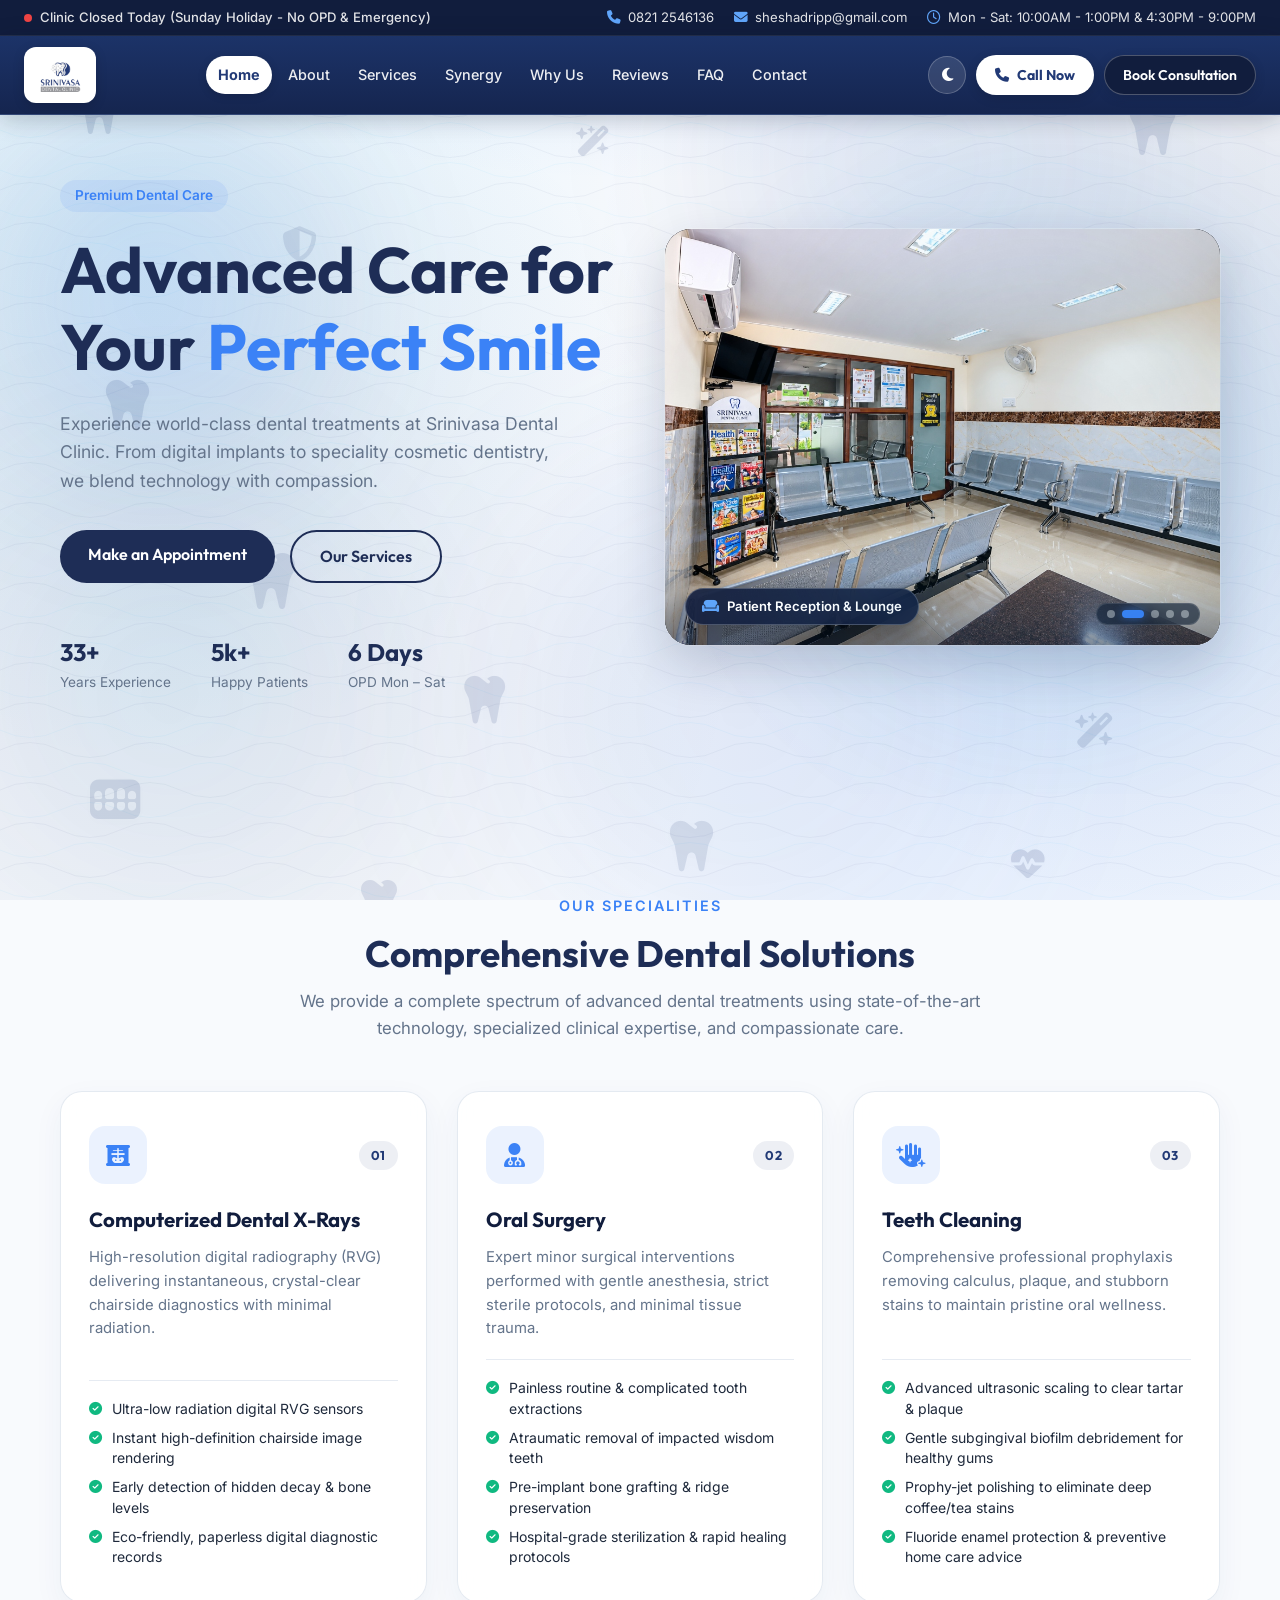
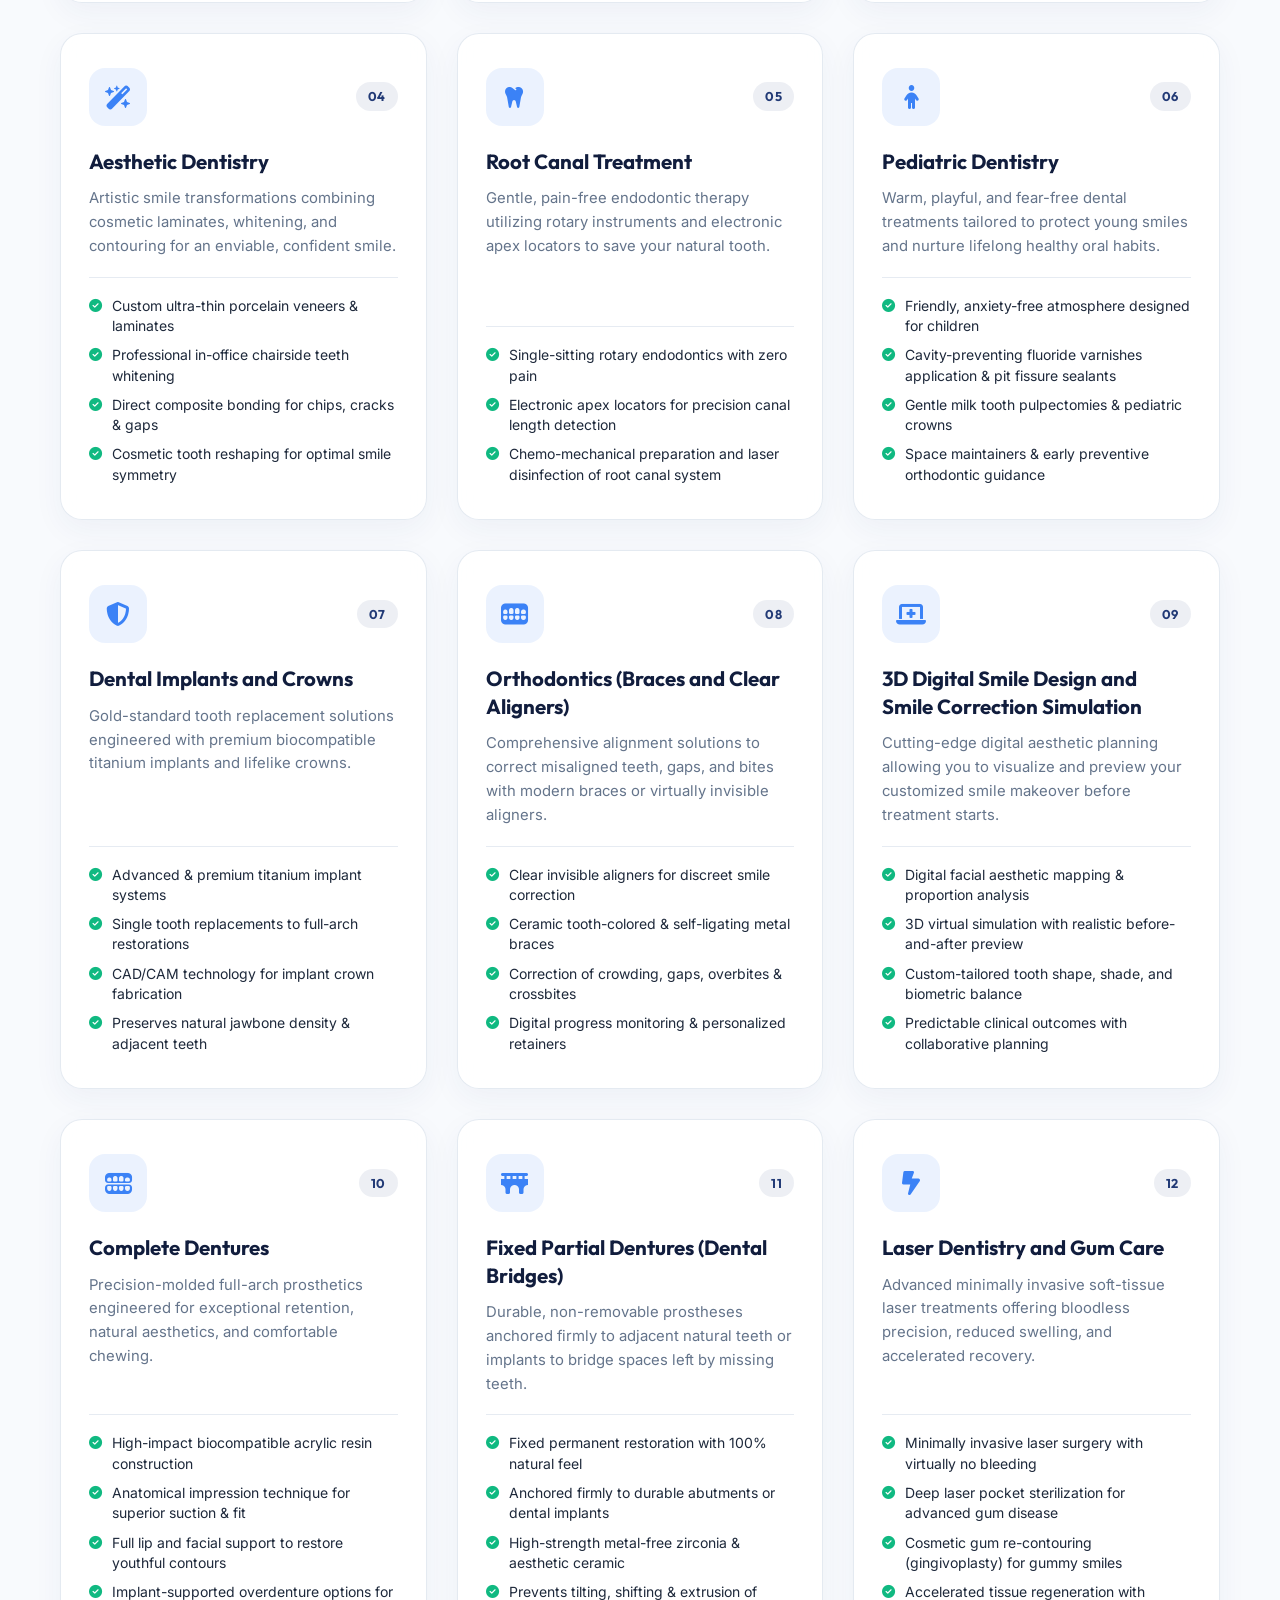
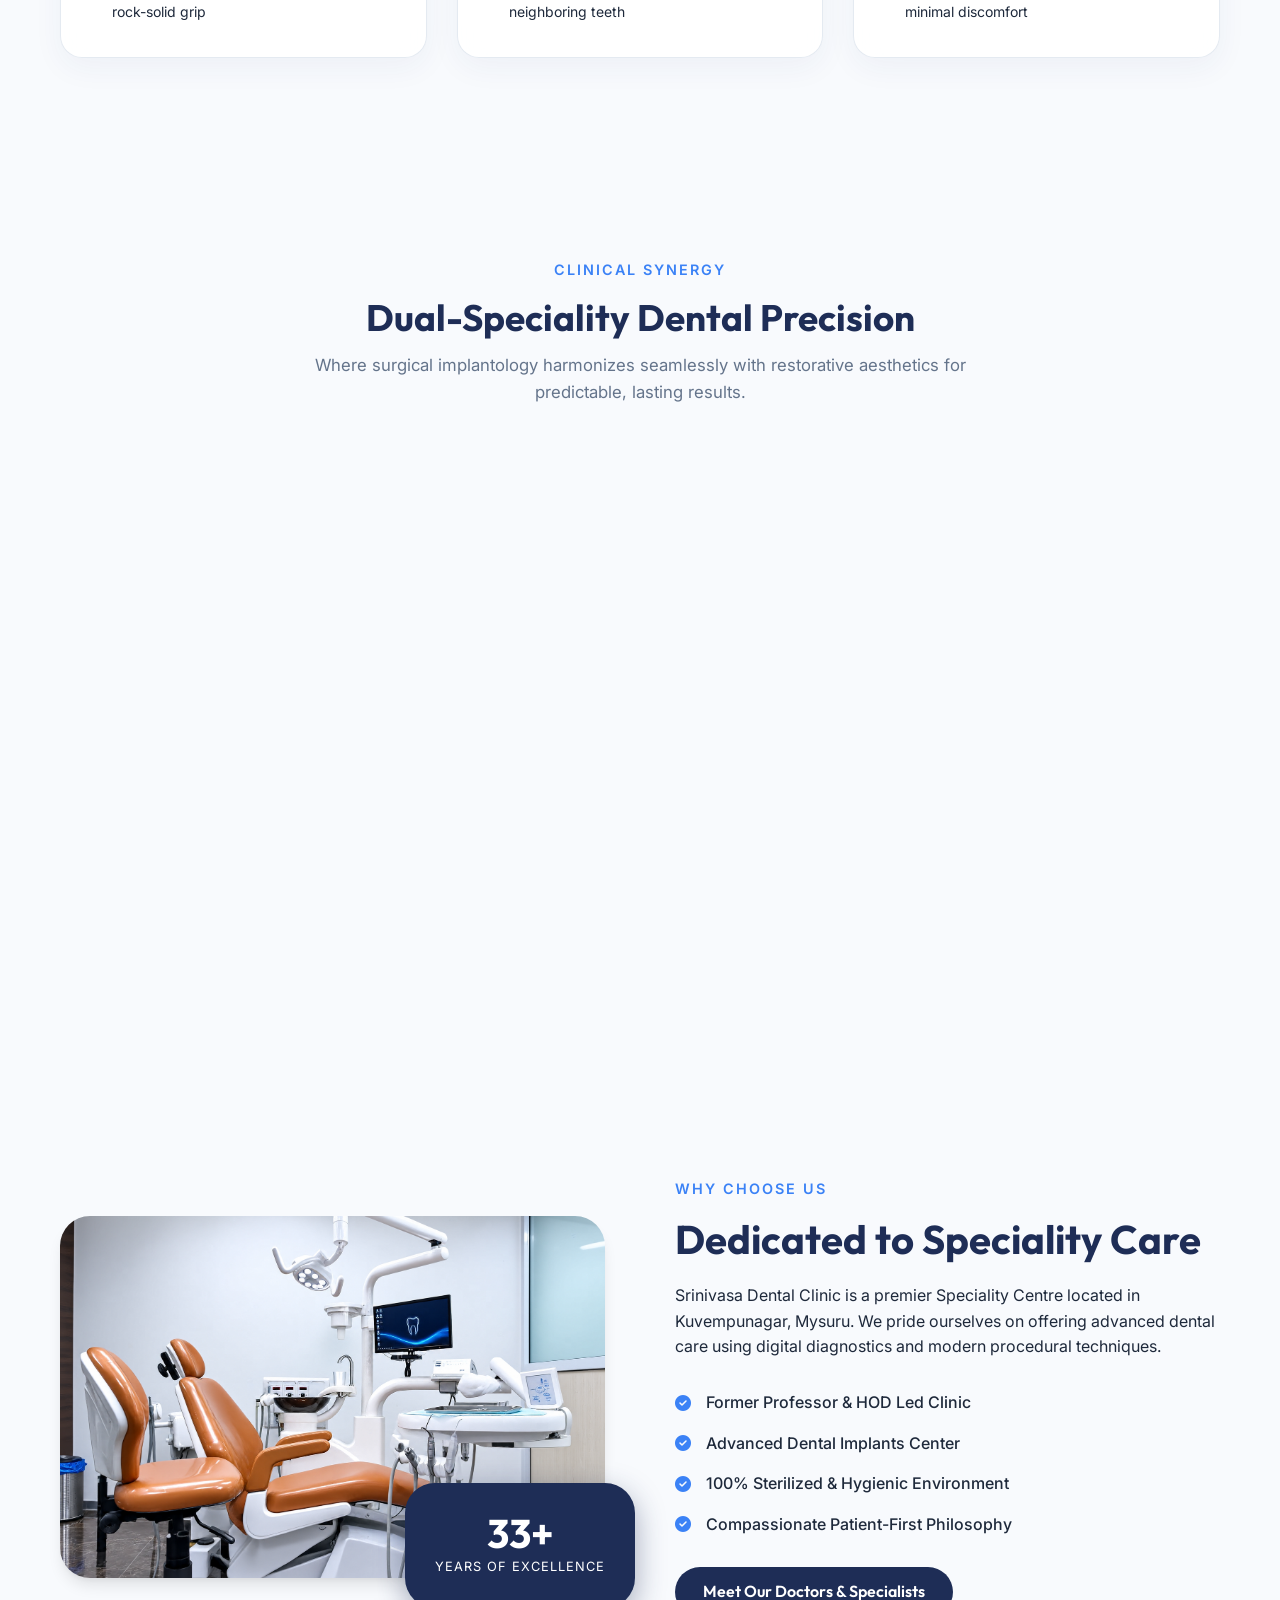
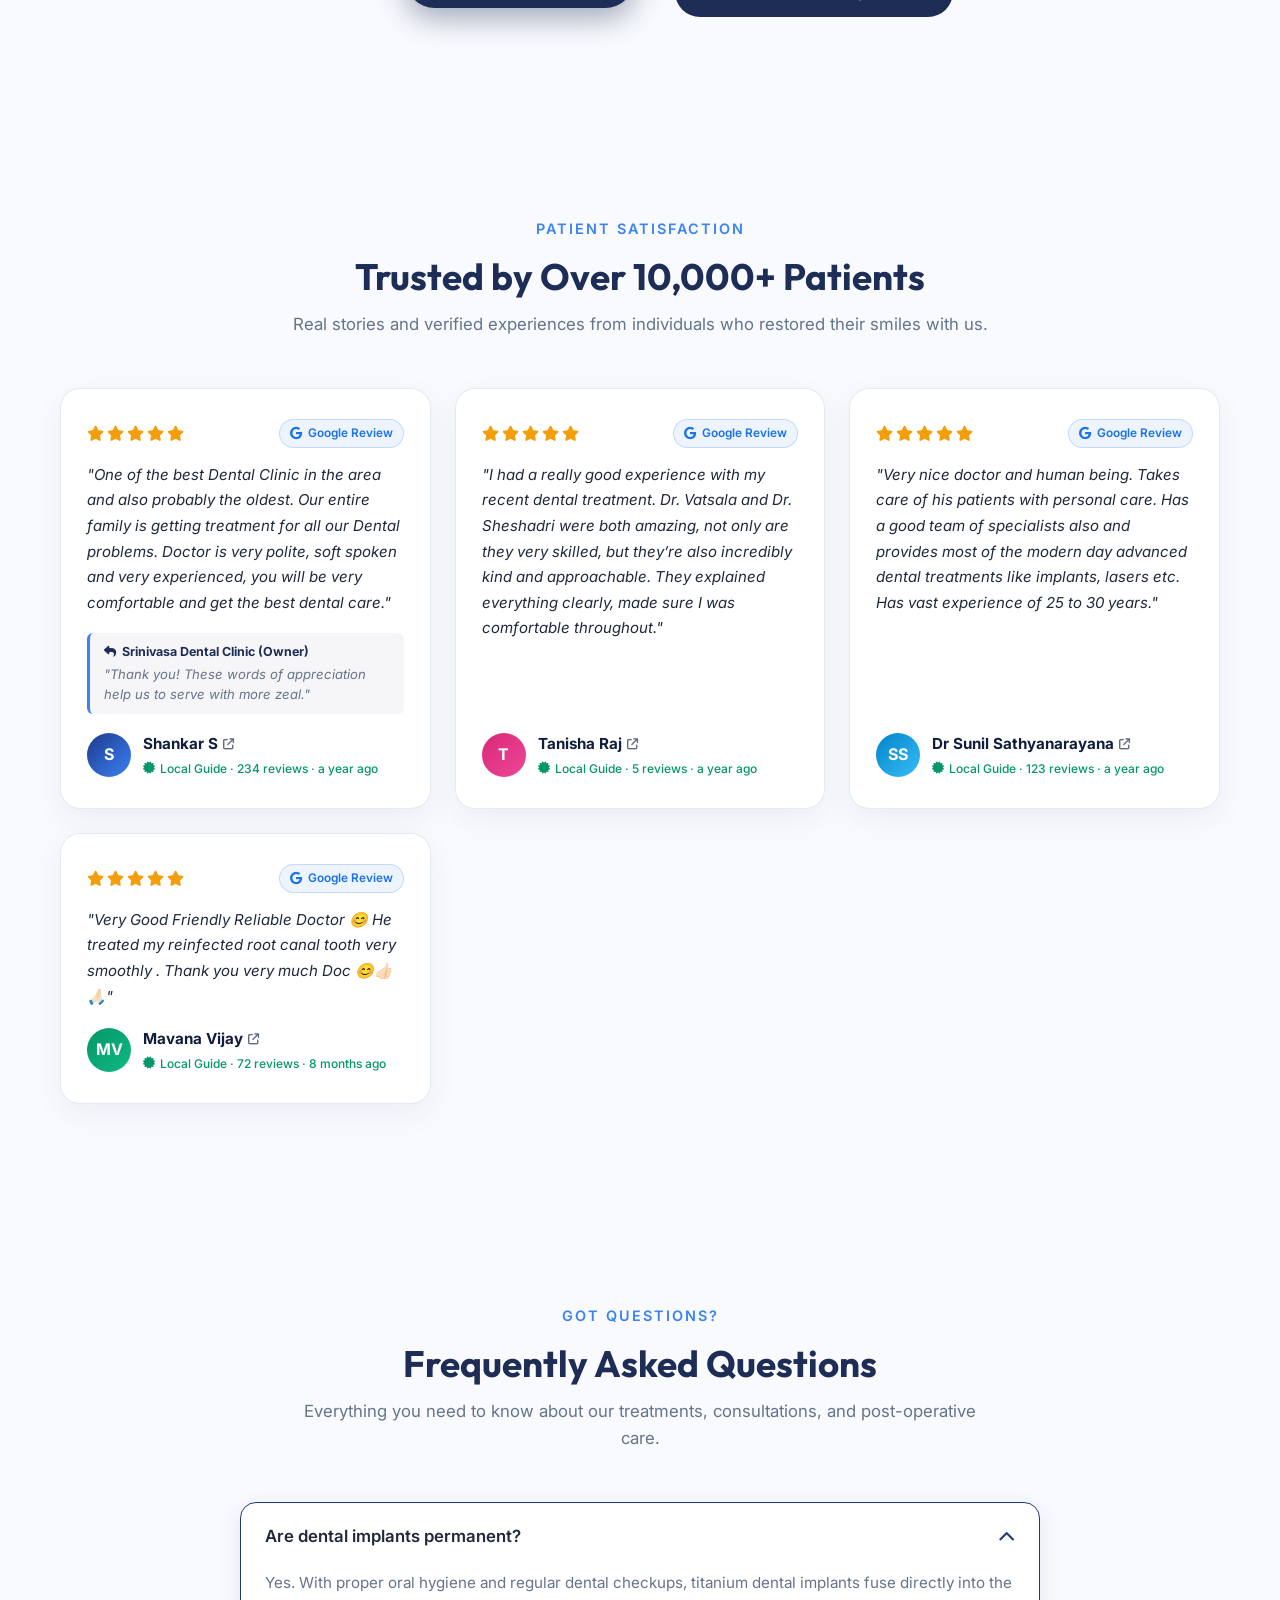
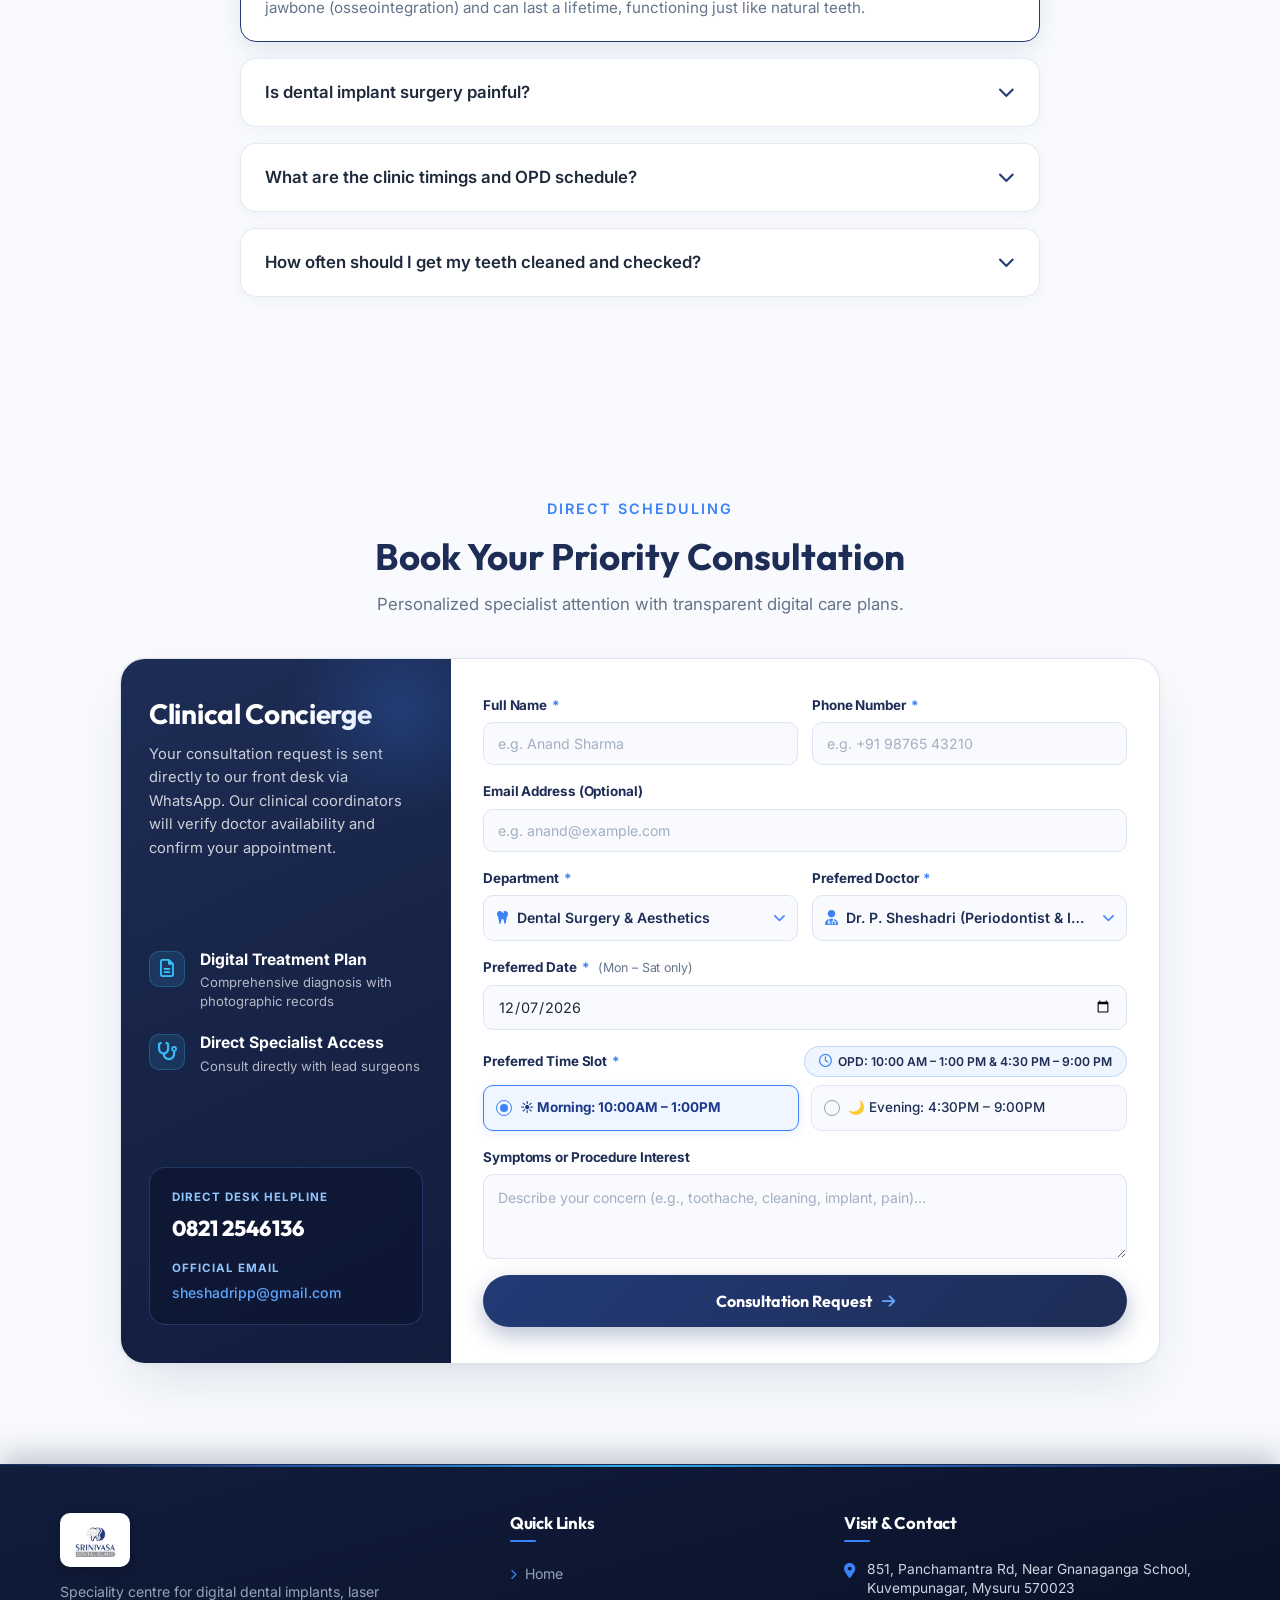
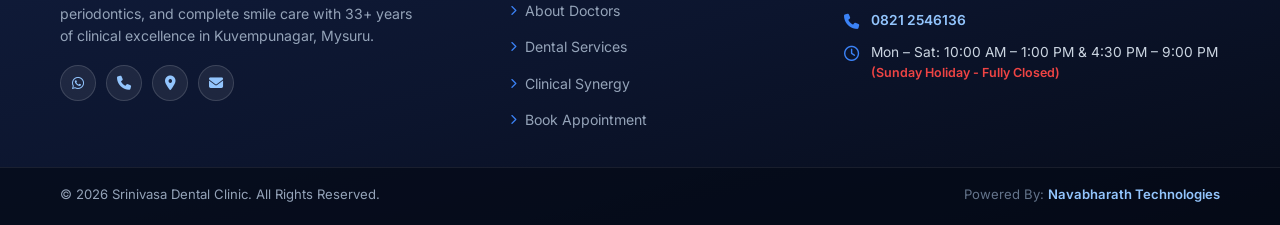
==== commit 39a37f58: "deta" ====
--- a/index.html
+++ b/index.html
@@ -204,15 +204,7 @@
                                 <i class="fa-solid fa-hospital"></i> Clinic Entrance &amp; Speciality Centre
                             </div>
                         </div>
-                        <!-- Slide 2: Executive Operatory Suite -->
-                        <div class="hero-slide">
-                            <div class="hero-slide-bg" style="background-image: url('assets/treatment-operatory-brown.jpg');"></div>
-                            <img src="assets/treatment-operatory-brown.jpg" alt="Advanced Treatment Operatory Suite – Srinivasa Dental Clinic" class="hero-img">
-                            <div class="hero-slide-badge">
-                                <i class="fa-solid fa-chair"></i> Executive Operatory Suite
-                            </div>
-                        </div>
-                        <!-- Slide 3: Patient Reception & Waiting Lounge -->
+                        <!-- Slide 2: Patient Reception & Waiting Lounge -->
                         <div class="hero-slide">
                             <div class="hero-slide-bg" style="background-image: url('assets/reception-lounge.jpg');"></div>
                             <img src="assets/reception-lounge.jpg" alt="Spacious Patient Reception &amp; Waiting Lounge" class="hero-img">
@@ -220,12 +212,28 @@
                                 <i class="fa-solid fa-couch"></i> Patient Reception &amp; Lounge
                             </div>
                         </div>
-                        <!-- Slide 4: Advanced Dental Operatory -->
+                        <!-- Slide 3: Treatment Room 1 / X-Ray -->
+                        <div class="hero-slide">
+                            <div class="hero-slide-bg" style="background-image: url('assets/treatment-operatory-brown.jpg');"></div>
+                            <img src="assets/treatment-operatory-brown.jpg" alt="Treatment Room 1 / X-Ray – Srinivasa Dental Clinic" class="hero-img">
+                            <div class="hero-slide-badge">
+                                <i class="fa-solid fa-chair"></i> Treatment Room 1
+                            </div>
+                        </div>
+                        <!-- Slide 4: Treatment Room 2 -->
                         <div class="hero-slide">
                             <div class="hero-slide-bg" style="background-image: url('assets/treatment-operatory-green.jpg');"></div>
-                            <img src="assets/treatment-operatory-green.jpg" alt="Modern Dental Treatment Operatory Chair" class="hero-img">
+                            <img src="assets/treatment-operatory-green.jpg" alt="Treatment Room 2 – Modern Dental Operatory Chair" class="hero-img">
                             <div class="hero-slide-badge">
-                                <i class="fa-solid fa-tooth"></i> Modern Treatment Operatory
+                                <i class="fa-solid fa-tooth"></i> Treatment Room 2
+                            </div>
+                        </div>
+                        <!-- Slide 5: Treatment Room 3 -->
+                        <div class="hero-slide">
+                            <div class="hero-slide-bg" style="background-image: url('assets/treatment room3.png');"></div>
+                            <img src="assets/treatment room3.png" alt="Treatment Room 3 – Sterilisation &amp; Dental Operatory" class="hero-img">
+                            <div class="hero-slide-badge">
+                                <i class="fa-solid fa-hand-holding-medical"></i> Treatment Room 3
                             </div>
                         </div>
                     </div>
@@ -244,6 +252,7 @@
                         <button type="button" class="hero-dot" data-slide="1" aria-label="Slide 2"></button>
                         <button type="button" class="hero-dot" data-slide="2" aria-label="Slide 3"></button>
                         <button type="button" class="hero-dot" data-slide="3" aria-label="Slide 4"></button>
+                        <button type="button" class="hero-dot" data-slide="4" aria-label="Slide 5"></button>
                     </div>
                 </div>
             </div>
--- a/style.css
+++ b/style.css
@@ -662,14 +662,18 @@
 }
 
 .hero-slide:nth-child(2) img {
+    object-position: center center;
+}
+
+.hero-slide:nth-child(3) img {
     object-position: center 30%;
 }
 
-.hero-slide:nth-child(3) img {
-    object-position: center center;
-}
-
 .hero-slide:nth-child(4) img {
+    object-position: center 35%;
+}
+
+.hero-slide:nth-child(5) img {
     object-position: center 35%;
 }
 
